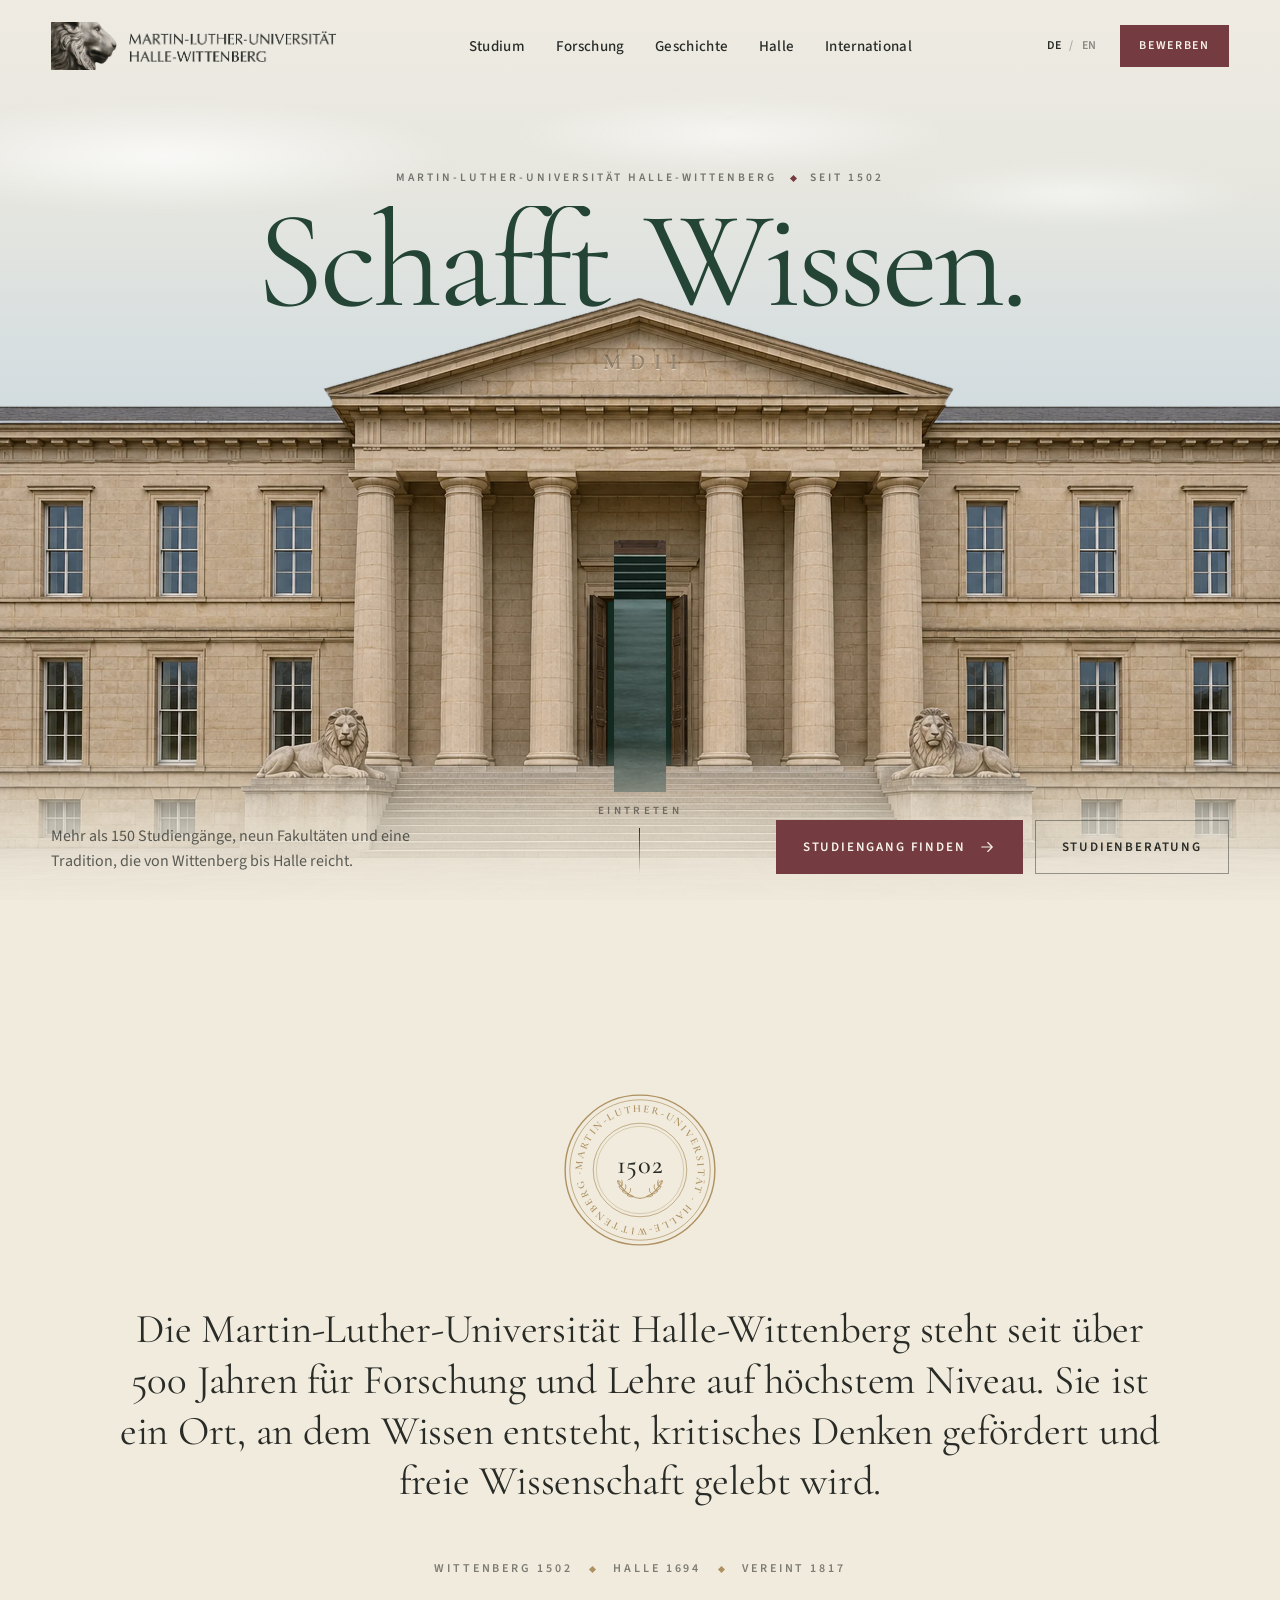
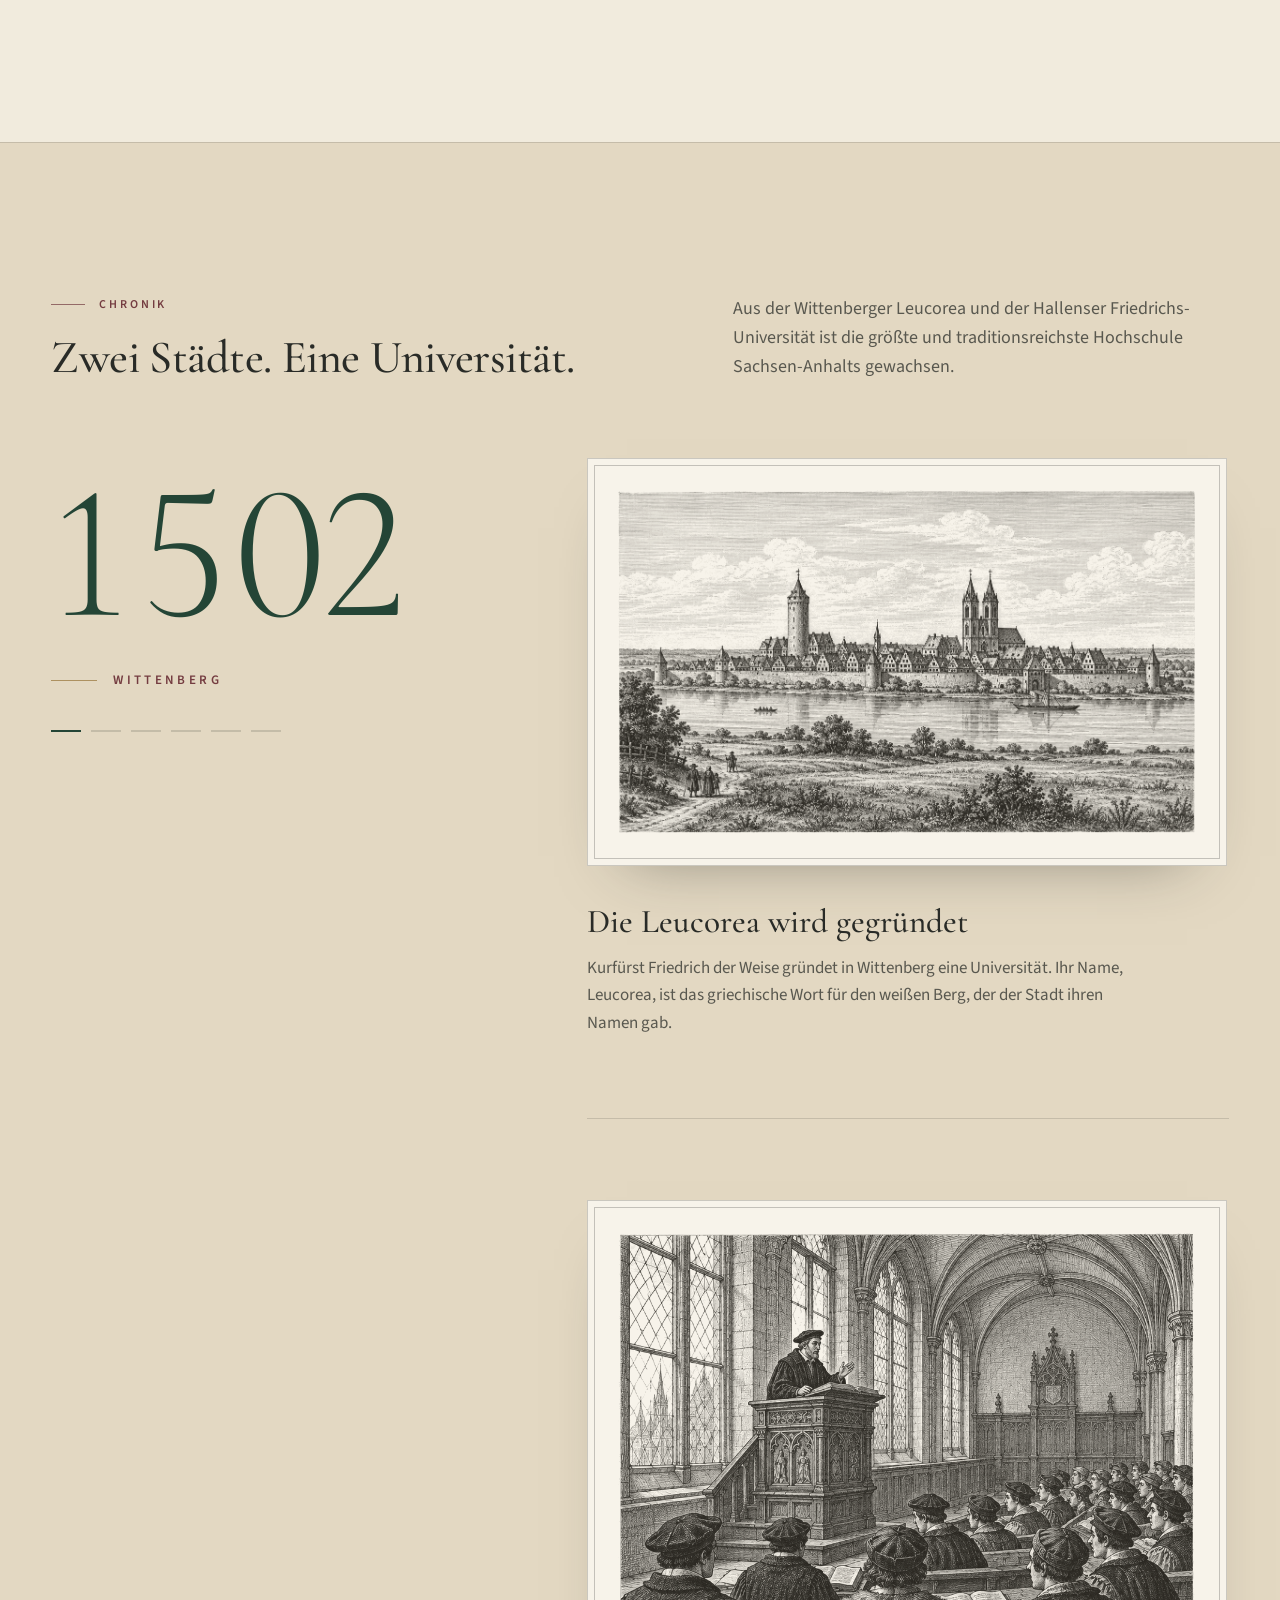
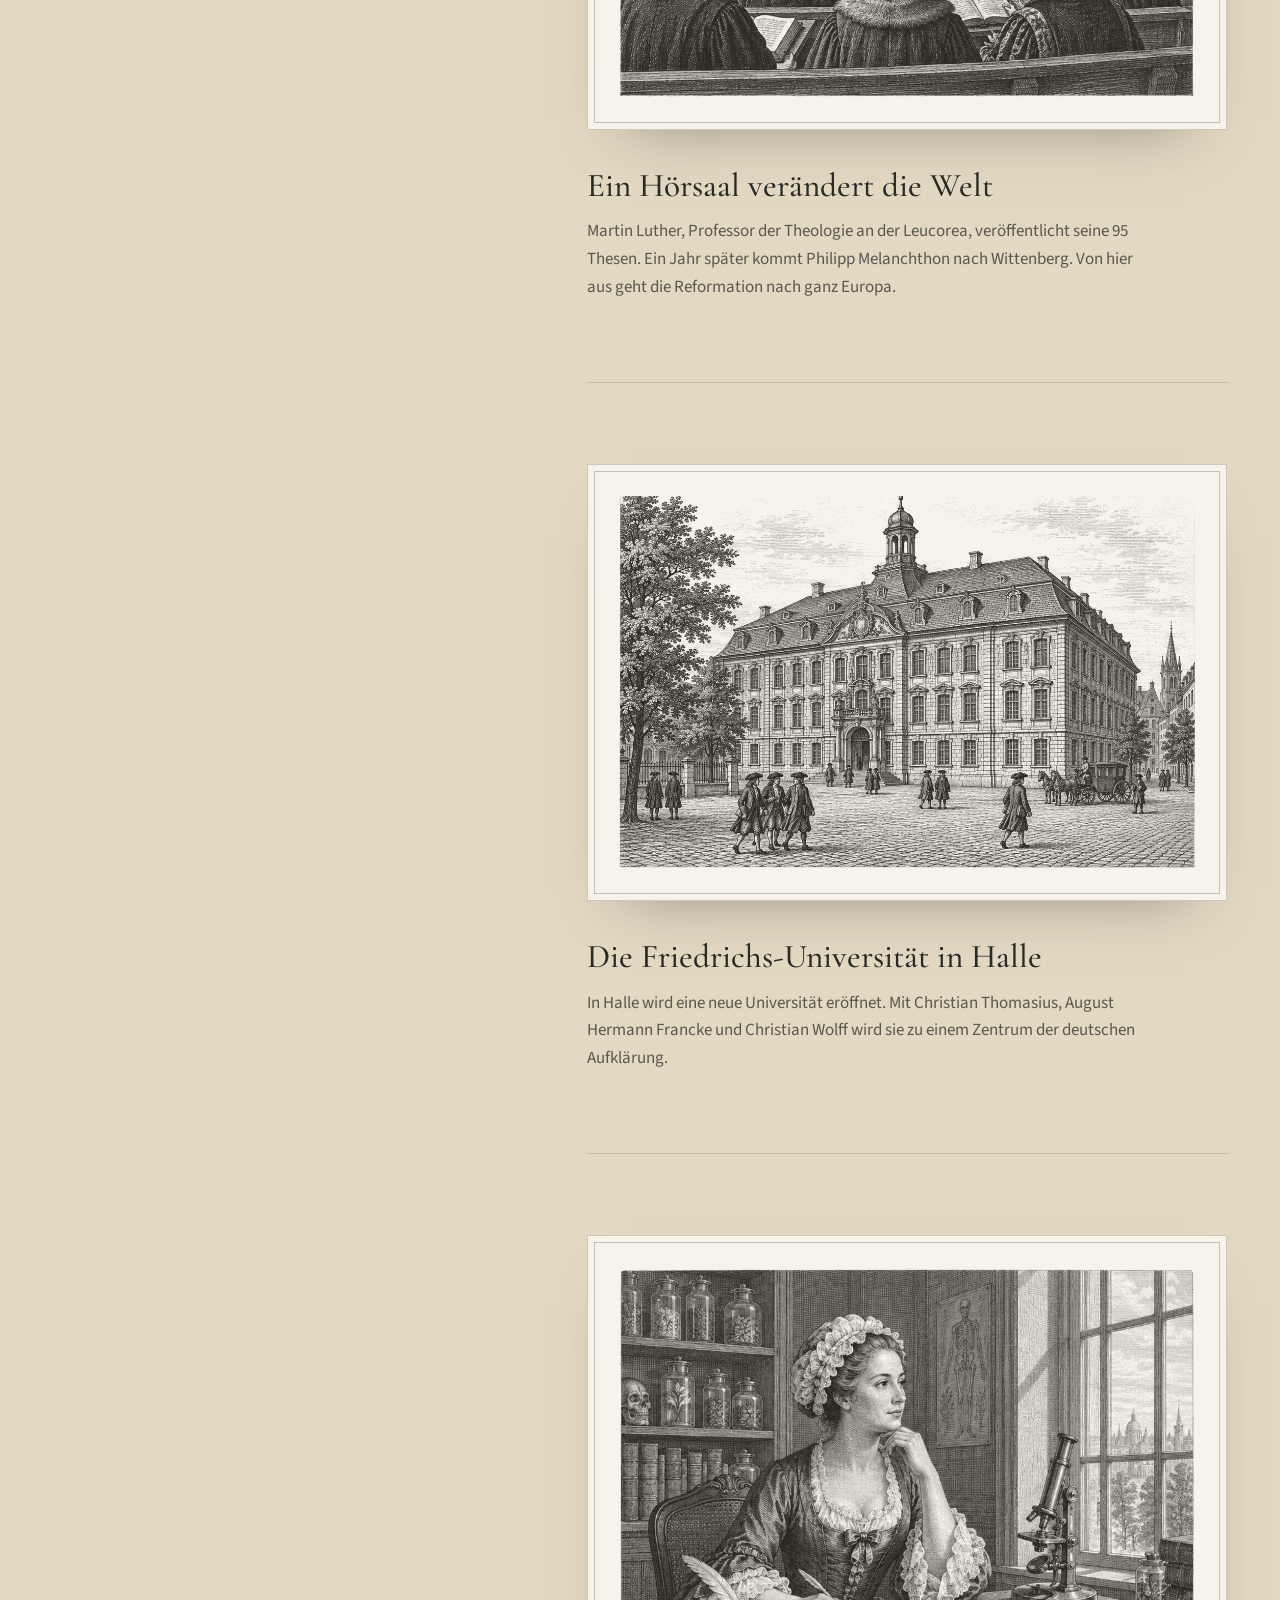
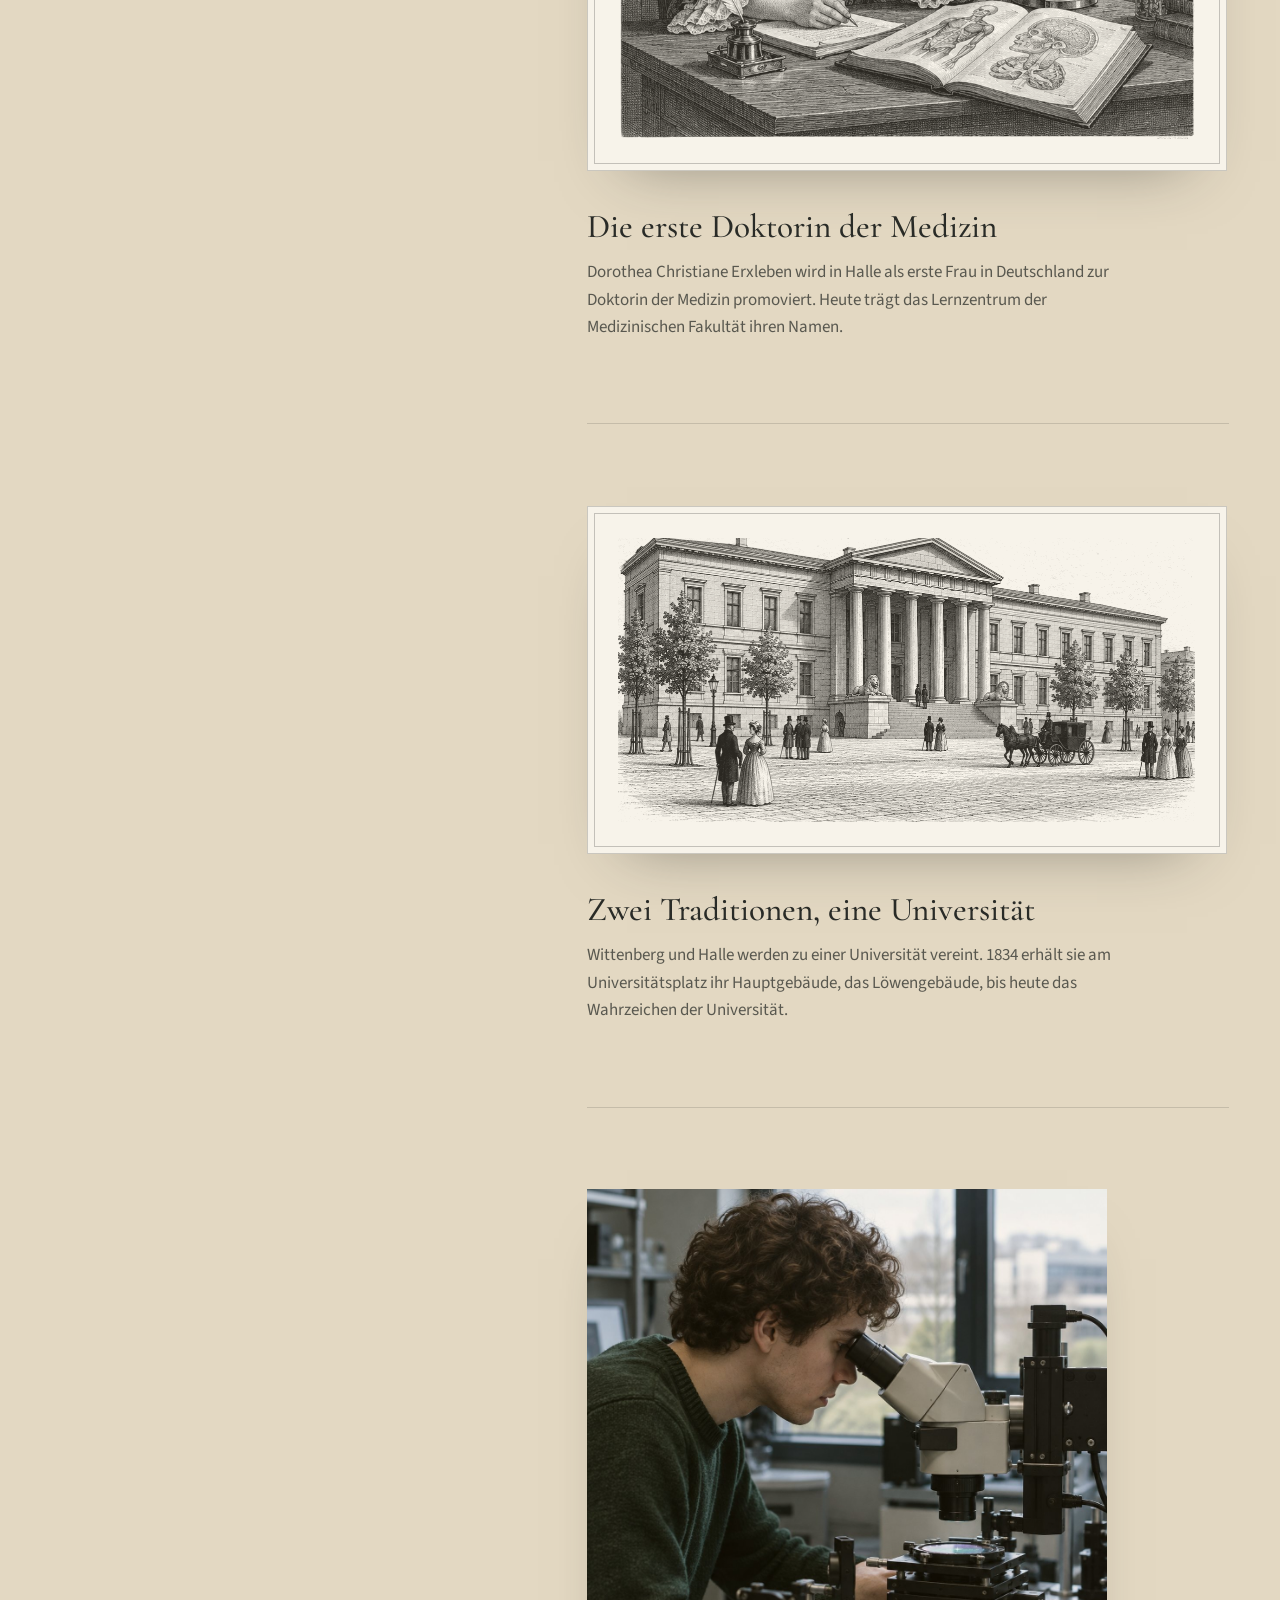
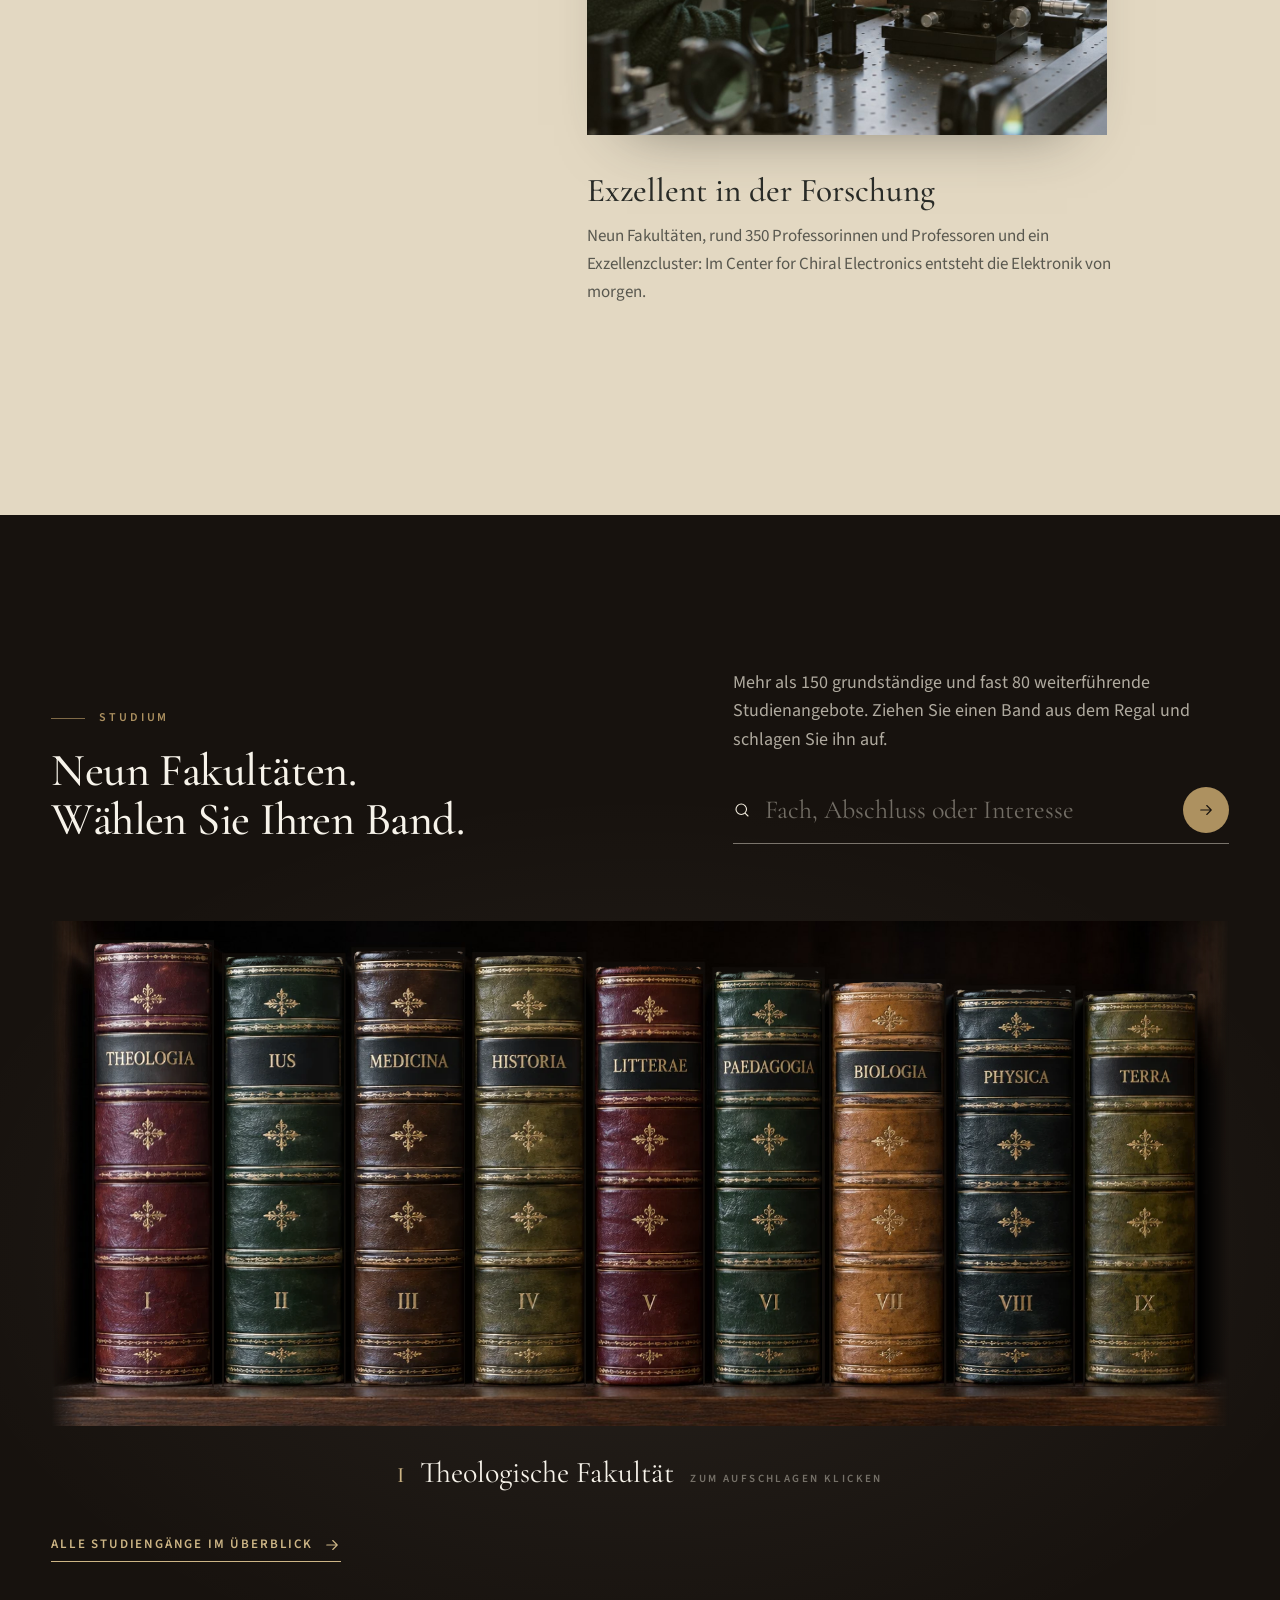
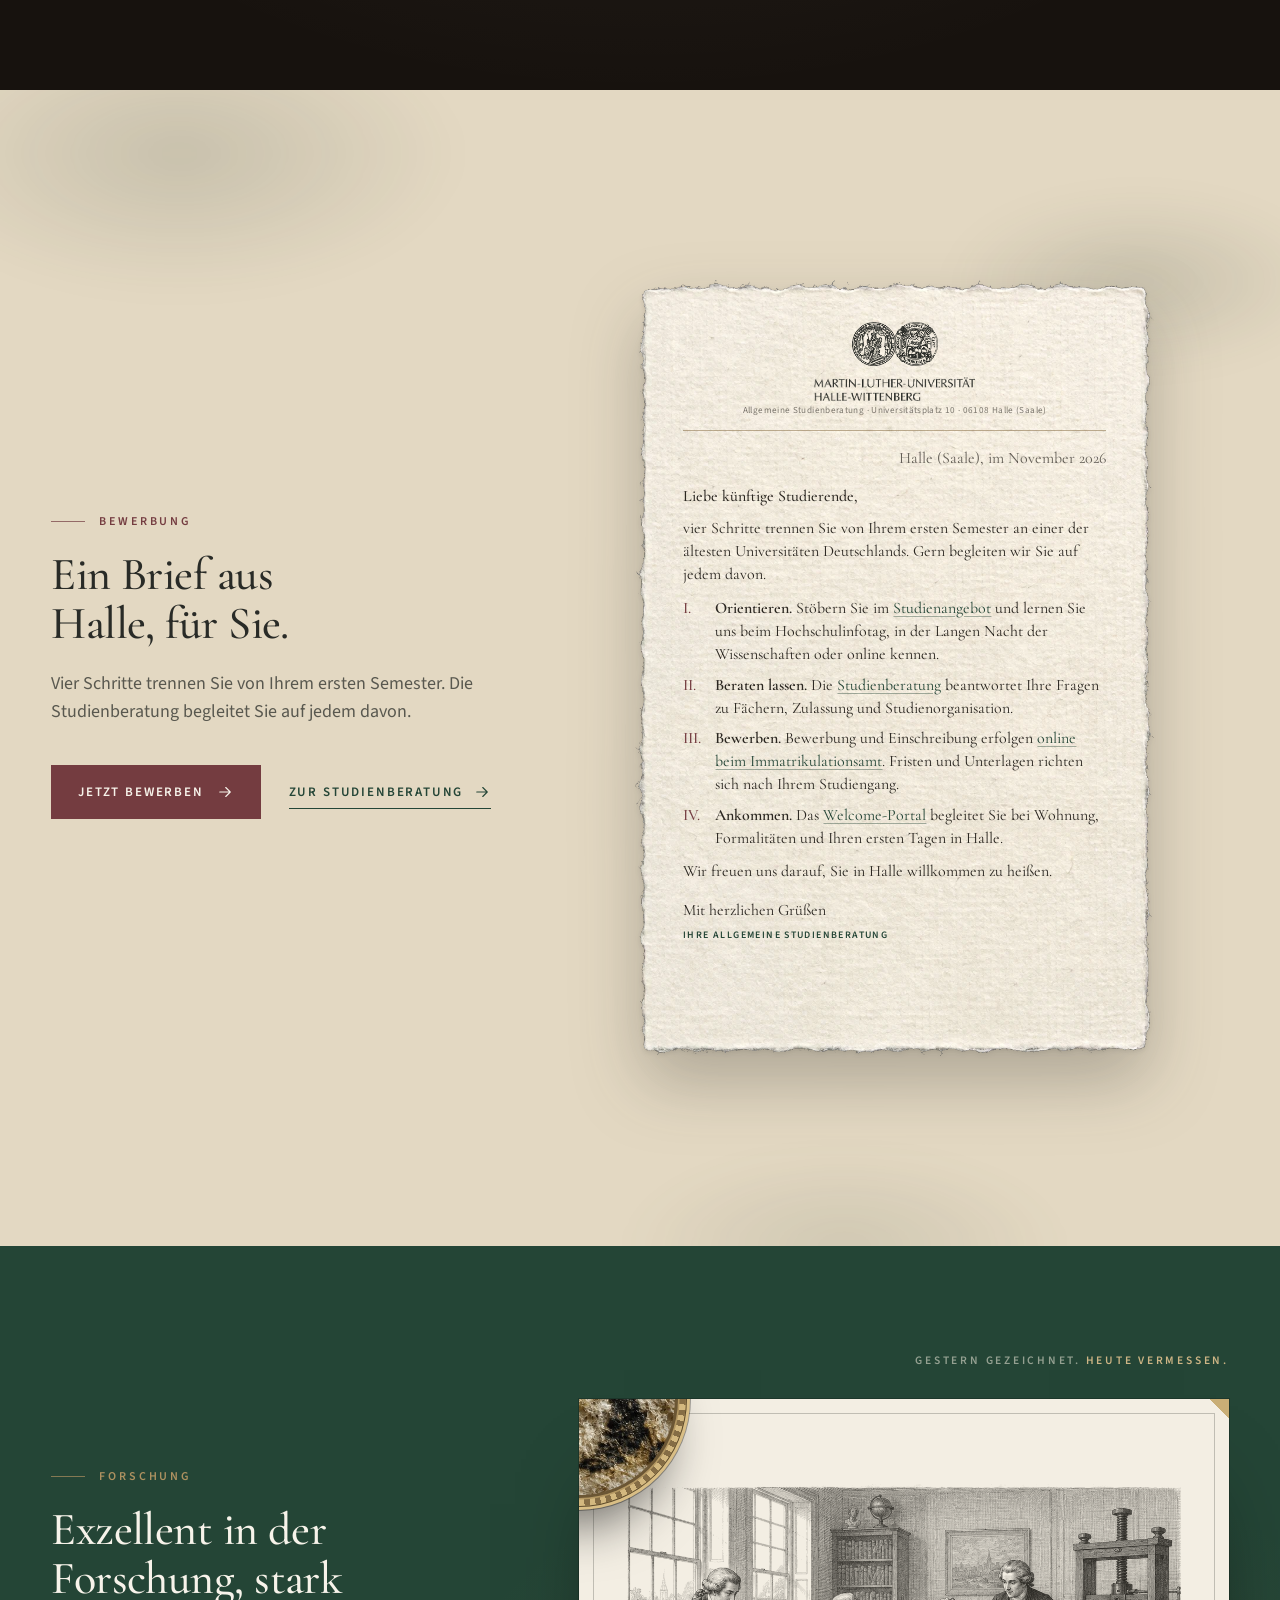
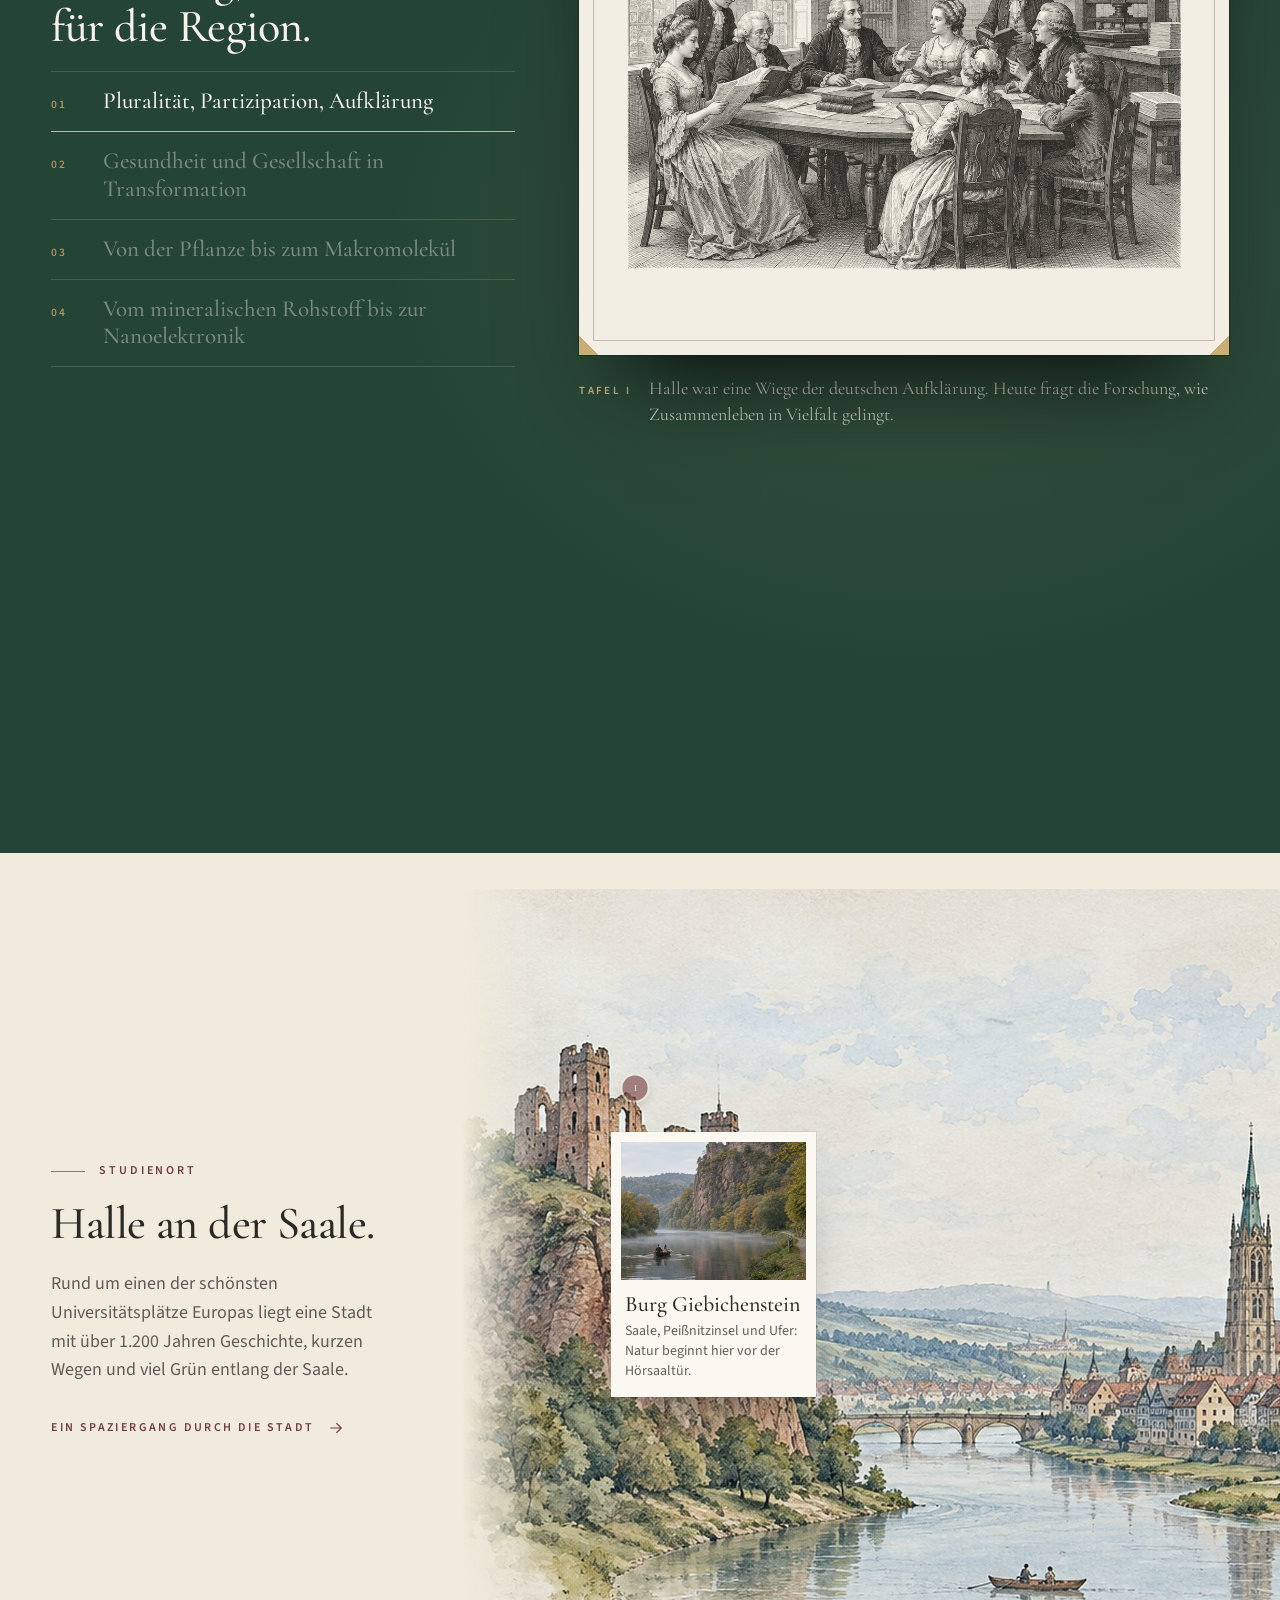
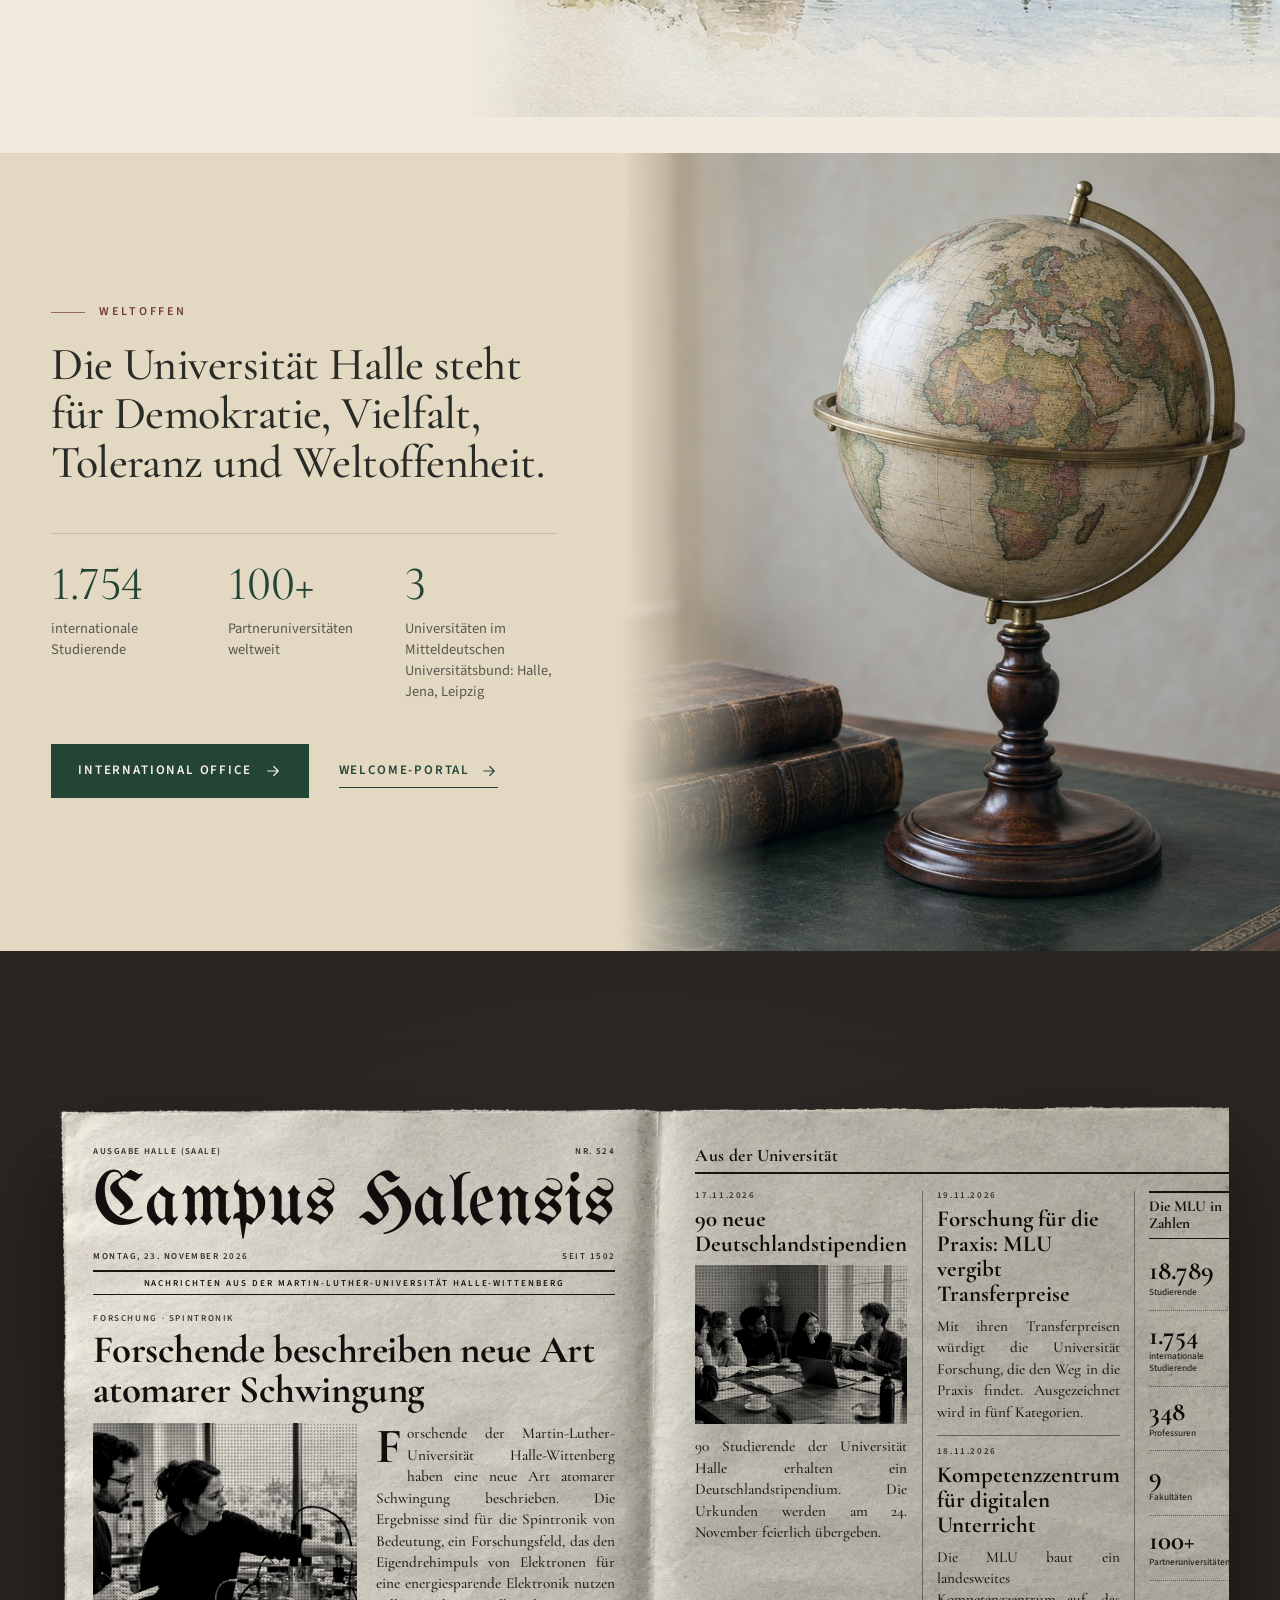
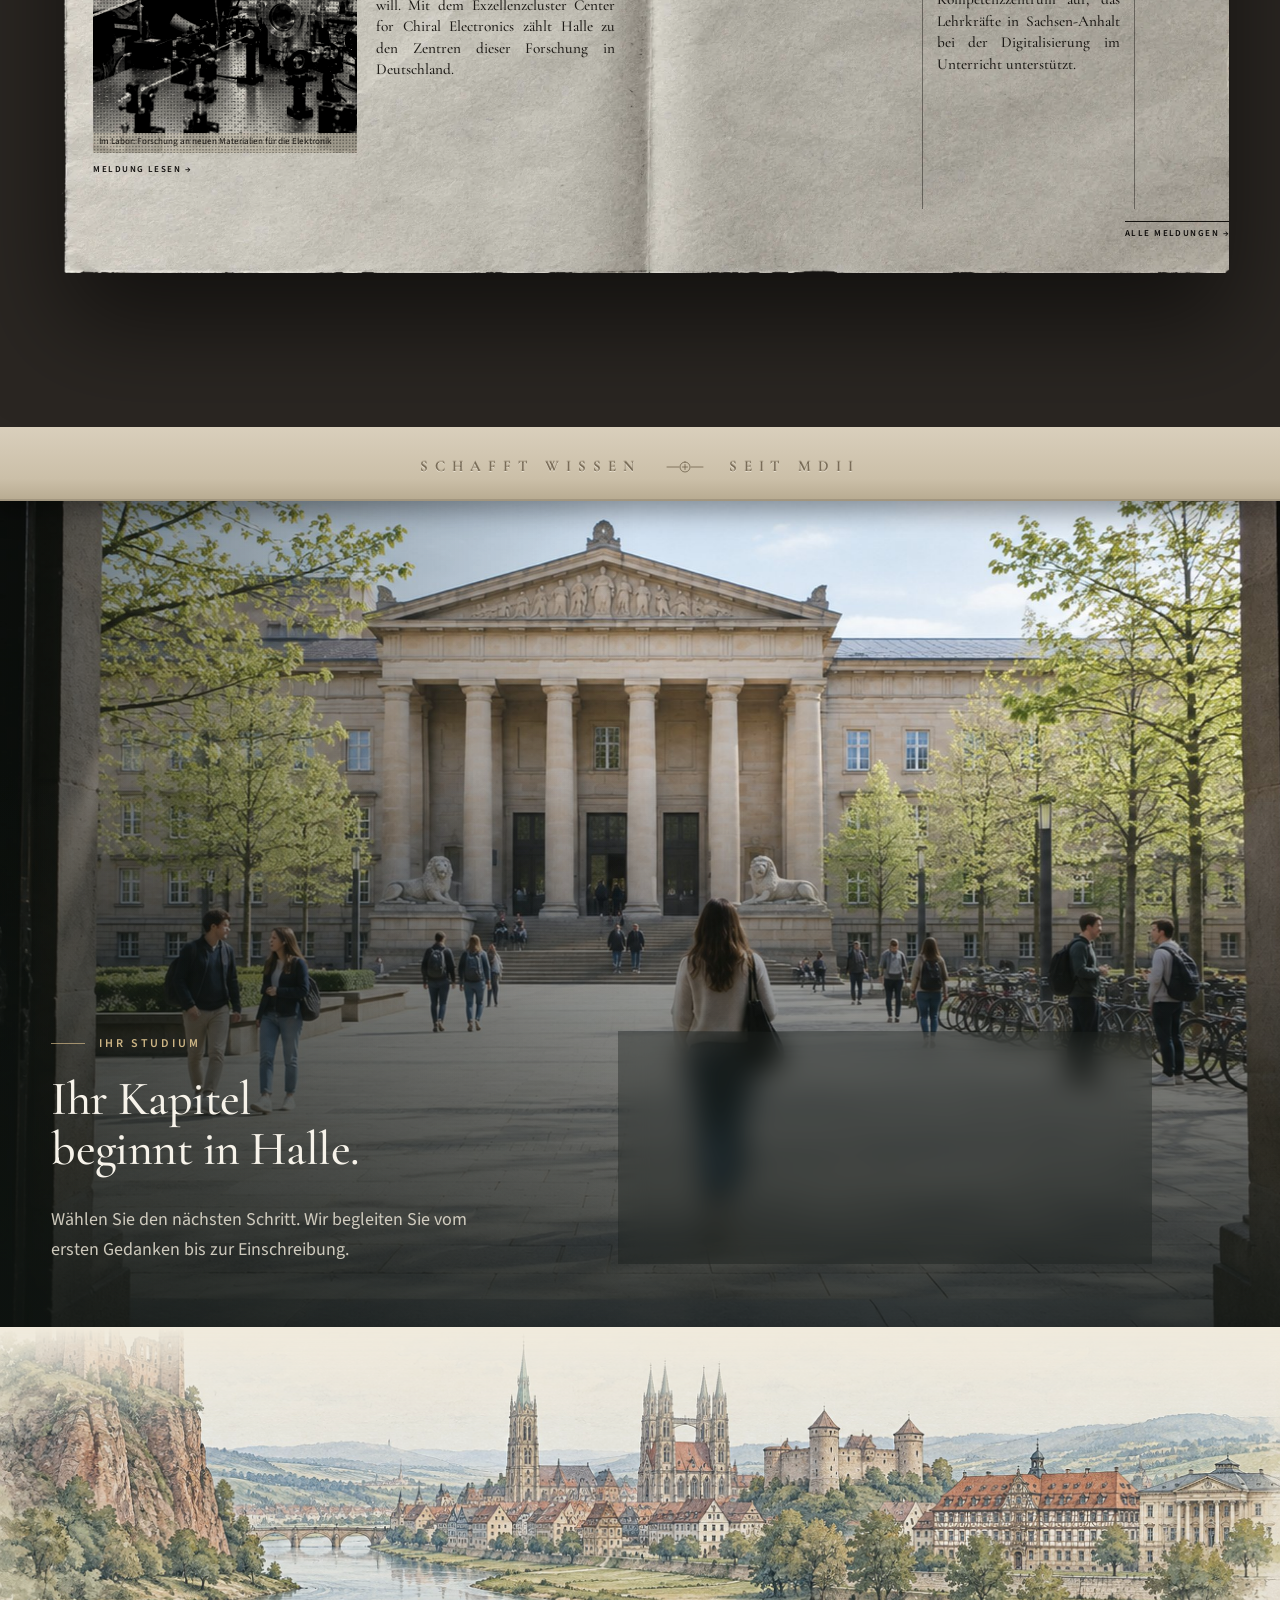
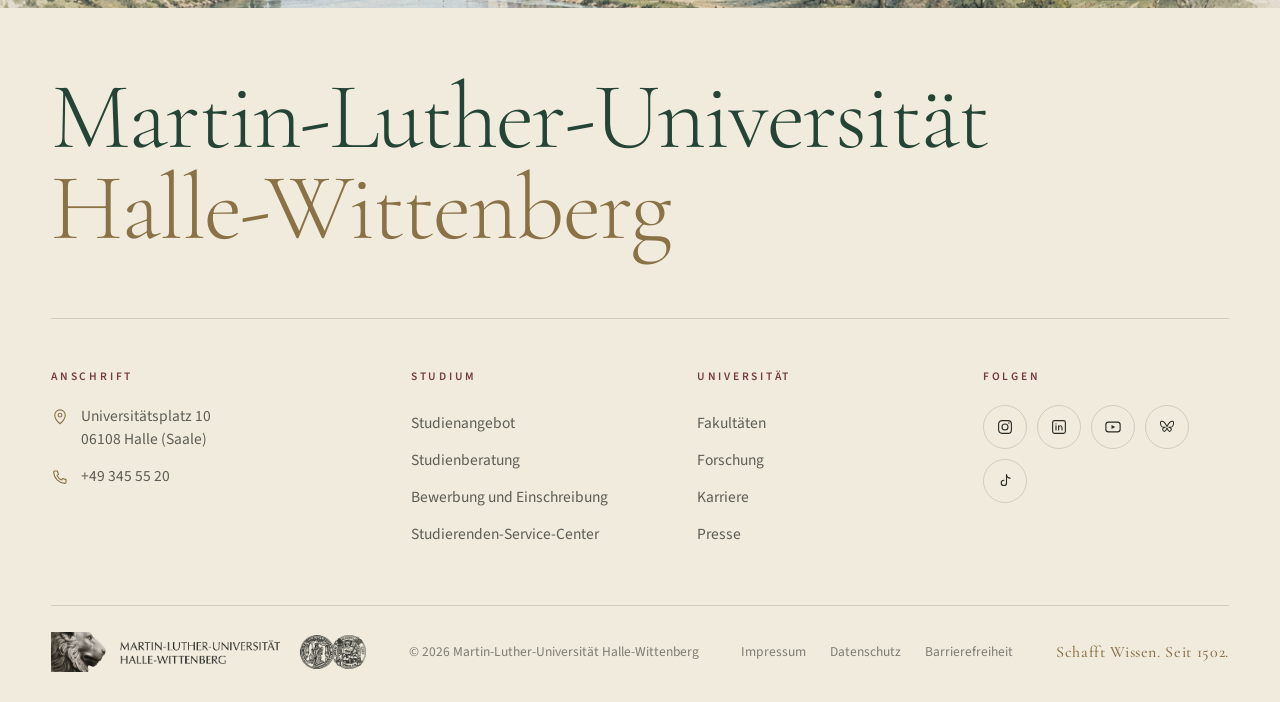
==== index.html @ 131eae82 "MLU Halle-Wittenberg landing page Heritage landing page for Martin-Luther-Universität Halle-Wittenbe" ====
<!doctype html>
<html lang="de">
<head>
<meta charset="utf-8">
<meta name="viewport" content="width=device-width, initial-scale=1">
<title>Martin-Luther-Universität Halle-Wittenberg · Schafft Wissen. Seit 1502.</title>
<meta name="description" content="Mehr als 150 Studiengänge, neun Fakultäten und über 500 Jahre Tradition. Studieren an der Martin-Luther-Universität Halle-Wittenberg.">
<meta name="theme-color" content="#244536">
<link rel="preconnect" href="https://fonts.googleapis.com">
<link rel="preconnect" href="https://fonts.gstatic.com" crossorigin>
<link href="https://fonts.googleapis.com/css2?family=Cormorant+Garamond:wght@300;400;500;600&family=Source+Sans+3:wght@400;500;600&family=UnifrakturMaguntia&display=swap" rel="stylesheet">
<link rel="preload" as="image" href="assets/img/facade.webp">
<link rel="preload" as="image" href="assets/img/aula.jpg">
<link rel="stylesheet" href="assets/site.css">
<script>
  (function(){var d=document.documentElement,q=location.search;d.classList.add('js');
  if(/[?&]figma/.test(q)||navigator.webdriver){d.classList.add('figma')}})();
</script>
</head>
<body>

<svg width="0" height="0" style="position:absolute" aria-hidden="true">
  <defs>
    <symbol id="i-arrow" viewBox="0 0 24 24"><path d="M5 12h14M13 6l6 6-6 6" fill="none" stroke="currentColor" stroke-width="1.5" stroke-linecap="round" stroke-linejoin="round"/></symbol>
    <symbol id="i-arrow-l" viewBox="0 0 24 24"><path d="M19 12H5M11 6l-6 6 6 6" fill="none" stroke="currentColor" stroke-width="1.5" stroke-linecap="round" stroke-linejoin="round"/></symbol>
    <symbol id="i-arrow-ne" viewBox="0 0 24 24"><path d="M7 17 17 7M8 7h9v9" fill="none" stroke="currentColor" stroke-width="1.5" stroke-linecap="round" stroke-linejoin="round"/></symbol>
    <symbol id="i-x" viewBox="0 0 24 24"><path d="M6 6l12 12M18 6 6 18" fill="none" stroke="currentColor" stroke-width="1.5" stroke-linecap="round"/></symbol>
    <symbol id="i-search" viewBox="0 0 24 24"><circle cx="11" cy="11" r="7" fill="none" stroke="currentColor" stroke-width="1.5"/><path d="m20 20-3.6-3.6" fill="none" stroke="currentColor" stroke-width="1.5" stroke-linecap="round"/></symbol>
    <symbol id="i-pin" viewBox="0 0 24 24"><path d="M12 21s-7-6.1-7-11.5A7 7 0 0 1 19 9.5C19 14.9 12 21 12 21Z" fill="none" stroke="currentColor" stroke-width="1.5"/><circle cx="12" cy="9.5" r="2.5" fill="none" stroke="currentColor" stroke-width="1.5"/></symbol>
    <symbol id="i-phone" viewBox="0 0 24 24"><path d="M5 4h3.5l1.5 4.5-2 1.3a11 11 0 0 0 6.2 6.2l1.3-2 4.5 1.5V19a1.5 1.5 0 0 1-1.6 1.5A16 16 0 0 1 3.5 5.6 1.5 1.5 0 0 1 5 4Z" fill="none" stroke="currentColor" stroke-width="1.5" stroke-linejoin="round"/></symbol>
    <symbol id="i-insta" viewBox="0 0 24 24"><rect x="3.5" y="3.5" width="17" height="17" rx="4.5" fill="none" stroke="currentColor" stroke-width="1.5"/><circle cx="12" cy="12" r="4" fill="none" stroke="currentColor" stroke-width="1.5"/><circle cx="17.2" cy="6.8" r="1" fill="currentColor"/></symbol>
    <symbol id="i-linkedin" viewBox="0 0 24 24"><rect x="3.5" y="3.5" width="17" height="17" rx="2.5" fill="none" stroke="currentColor" stroke-width="1.5"/><path d="M8 10.5V16M8 7.8v.1M11.5 16v-5.5M11.5 13c0-1.6 1-2.6 2.4-2.6 1.4 0 2.1.9 2.1 2.6V16" fill="none" stroke="currentColor" stroke-width="1.5" stroke-linecap="round"/></symbol>
    <symbol id="i-youtube" viewBox="0 0 24 24"><rect x="2.5" y="5.5" width="19" height="13" rx="3.5" fill="none" stroke="currentColor" stroke-width="1.5"/><path d="m10 9.2 5 2.8-5 2.8Z" fill="currentColor"/></symbol>
    <symbol id="i-bsky" viewBox="0 0 24 24"><path d="M12 11.2C10.6 8.5 6.9 3.6 4.2 4.4 2.5 4.9 3.3 9.5 4.6 11c1.2 1.4 3.6 1.5 5 1.2-3.2.8-4.4 2.9-2.6 4.8 2.4 2.5 4-1.4 5-3.7 1 2.3 2.6 6.2 5 3.7 1.8-1.9.6-4-2.6-4.8 1.4.3 3.8.2 5-1.2 1.3-1.5 2.1-6.1.4-6.6-2.7-.8-6.4 4.1-7.8 6.8Z" fill="none" stroke="currentColor" stroke-width="1.4" stroke-linejoin="round"/></symbol>
    <symbol id="i-tiktok" viewBox="0 0 24 24"><path d="M14 3.5v11a3.5 3.5 0 1 1-3.5-3.5M14 3.5c.3 2.6 2.2 4.5 4.8 4.7" fill="none" stroke="currentColor" stroke-width="1.5" stroke-linecap="round"/></symbol>
    <symbol id="laurel" viewBox="0 0 60 30"><g fill="none" stroke="currentColor" stroke-width=".9" stroke-linecap="round"><path d="M30 27C20 26 11 20 7 9"/><path d="M30 27c10-1 19-7 23-18"/><path d="M10 14c-3-1-4-4-4-6 2 0 5 2 5 5M13 18.5c-3 0-5-2.5-5.5-4.5 2 0 5 1.5 5.8 4M17.5 22c-3 .5-5.5-1.3-6.5-3 2-.4 5 .5 6.5 3M23 25c-3 1-5.6-.2-7-1.8 2-.7 5 0 7 1.8"/><path d="M10 14c1.5-2 1.5-4.5.5-6.5M13 18.5c2-1.6 2.3-4 1.6-6M17.5 22c2.2-1.2 3-3.6 2.4-5.6"/><path d="M50 14c3-1 4-4 4-6-2 0-5 2-5 5M47 18.5c3 0 5-2.5 5.5-4.5-2 0-5 1.5-5.8 4M42.5 22c3 .5 5.5-1.3 6.5-3-2-.4-5 .5-6.5 3M37 25c3 1 5.6-.2 7-1.8-2-.7-5 0-7 1.8"/><path d="M50 14c-1.5-2-1.5-4.5-.5-6.5M47 18.5c-2-1.6-2.3-4-1.6-6M42.5 22c-2.2-1.2-3-3.6-2.4-5.6"/></g></symbol>
    <symbol id="fleuron" viewBox="0 0 40 16"><g fill="none" stroke="currentColor" stroke-width="1" stroke-linecap="round"><path d="M2 8h12M26 8h12"/><path d="M20 3c-3 0-5 2.5-5 5s2 5 5 5 5-2.5 5-5-2-5-5-5Z"/><path d="M20 5.5v5M17.5 8h5"/></g></symbol>
  </defs>
</svg>

<!-- NAV -->
<header class="nav">
  <div class="nav__bar">
    <a class="brand" href="#top" aria-label="Martin-Luther-Universität Halle-Wittenberg, Startseite"><img class="brand__lion" src="assets/img/logo-lion.png" alt="" width="164" height="120"><img class="brand__word" src="assets/img/logo-word.png" alt="Martin-Luther-Universität Halle-Wittenberg" width="421" height="63"></a>
    <nav class="nav__links" aria-label="Hauptnavigation">
      <a href="#studium" data-i18n="nav.study">Studium</a>
      <a href="#forschung" data-i18n="nav.research">Forschung</a>
      <a href="#geschichte" data-i18n="nav.history">Geschichte</a>
      <a href="#halle" data-i18n="nav.halle">Halle</a>
      <a href="#international" data-i18n="nav.intl">International</a>
    </nav>
    <div class="nav__end">
      <div class="lang" role="group" aria-label="Sprache">
        <button type="button" data-lang="de" aria-pressed="true">DE</button><span aria-hidden="true">/</span><button type="button" data-lang="en" aria-pressed="false">EN</button>
      </div>
      <a class="btn btn--ox btn--sm" href="http://immaamt.verwaltung.uni-halle.de/bewerbung/" target="_blank" rel="noopener" data-i18n="nav.apply">Bewerben</a>
      <button class="burger" type="button" aria-label="Menü öffnen" aria-expanded="false"><span></span><span></span></button>
    </div>
  </div>
  <div class="menu" aria-hidden="true">
    <nav class="menu__links">
      <a href="#studium" data-i18n="nav.study">Studium</a>
      <a href="#forschung" data-i18n="nav.research">Forschung</a>
      <a href="#geschichte" data-i18n="nav.history">Geschichte</a>
      <a href="#halle" data-i18n="nav.halle">Halle</a>
      <a href="#international" data-i18n="nav.intl">International</a>
    </nav>
    <div class="menu__foot">
      <a class="btn btn--ox" href="http://immaamt.verwaltung.uni-halle.de/bewerbung/" target="_blank" rel="noopener"><span data-i18n="cta.apply">Jetzt bewerben</span><svg class="ic"><use href="#i-arrow"/></svg></a>
      <div class="lang" role="group" aria-label="Sprache"><button type="button" data-lang="de" aria-pressed="true">DE</button><span aria-hidden="true">/</span><button type="button" data-lang="en" aria-pressed="false">EN</button></div>
      <p>Universitätsplatz 10 · 06108 Halle (Saale)</p>
    </div>
  </div>
</header>

<main>

<!-- I. DAS PORTAL -->
<section class="portal" id="top" aria-labelledby="hero-title">
  <div class="portal__stage">
    <div class="portal__aula"><img src="assets/img/aula.jpg" alt="" width="2304" height="1296"></div>
    <div class="portal__sky" aria-hidden="true"><i></i><i></i><i></i></div>
    <div class="portal__head">
      <p class="portal__eyebrow"><span data-i18n="hero.eyebrow">Martin-Luther-Universität Halle-Wittenberg</span><i aria-hidden="true"></i><span data-i18n="hero.since">Seit 1502</span></p>
      <h1 id="hero-title" class="portal__title"><span class="pw"><span data-i18n="hero.w1">Schafft</span></span> <span class="pw"><span data-i18n="hero.w2">Wissen.</span></span></h1>
    </div>
    <div class="portal__facade">
      <img src="assets/img/facade.webp" alt="Klassizistisches Universitätsgebäude mit Säulenportikus, zwei steinernen Löwen und offenem Portal" width="2304" height="1296">
      <span class="portal__inscr" aria-hidden="true">MDII</span>
    </div>
    <div class="portal__doors" aria-hidden="true"><i class="pd pd--l"></i><i class="pd pd--r"></i></div>
    <div class="portal__inside" aria-hidden="true">
      <p class="portal__inside-eye" data-i18n="hero.in1">Willkommen</p>
      <p class="portal__inside-title" data-i18n="hero.in2">Treten Sie ein.</p>
    </div>
    <div class="portal__base">
      <p class="portal__lede" data-i18n="hero.lede">Mehr als 150 Studiengänge, neun Fakultäten und eine Tradition, die von Wittenberg bis Halle reicht.</p>
      <div class="portal__cue" aria-hidden="true"><span data-i18n="hero.cue">Eintreten</span><i></i></div>
      <div class="portal__ctas">
        <a class="btn btn--ox" href="#studium"><span data-i18n="cta.find">Studiengang finden</span><svg class="ic"><use href="#i-arrow"/></svg></a>
        <a class="btn btn--line" href="http://studienberatung.verwaltung.uni-halle.de/" target="_blank" rel="noopener" data-i18n="cta.advice">Studienberatung</a>
      </div>
    </div>
  </div>
</section>

<!-- II. STATEMENT -->
<section class="statement" id="leitbild">
  <div class="wrap statement__wrap">
    <svg class="seal" viewBox="0 0 200 200" aria-hidden="true">
      <defs><path id="ring" d="M100,100 m-74,0 a74,74 0 1,1 148,0 a74,74 0 1,1 -148,0"/></defs>
      <circle cx="100" cy="100" r="96" class="s-line s-thick"/>
      <circle cx="100" cy="100" r="90" class="s-line"/>
      <circle cx="100" cy="100" r="60" class="s-line"/>
      <circle cx="100" cy="100" r="56" class="s-line s-thin"/>
      <g class="seal__ring"><text class="seal__text"><textPath href="#ring" textLength="462">MARTIN-LUTHER-UNIVERSITÄT · HALLE-WITTENBERG ·</textPath></text></g>
      <use href="#laurel" x="64" y="104" width="72" height="36" class="seal__laurel"/>
      <text x="100" y="104" text-anchor="middle" class="seal__year">1502</text>
    </svg>
    <p class="statement__text" data-split data-i18n="st.text">Die Martin-Luther-Universität Halle-Wittenberg steht seit über 500 Jahren für Forschung und Lehre auf höchstem Niveau. Sie ist ein Ort, an dem Wissen entsteht, kritisches Denken gefördert und freie Wissenschaft gelebt wird.</p>
    <p class="statement__sig"><span>Wittenberg 1502</span><i aria-hidden="true"></i><span>Halle 1694</span><i aria-hidden="true"></i><span data-i18n="st.united">Vereint 1817</span></p>
  </div>
</section>

<!-- III. CHRONIK -->
<section class="chronik" id="geschichte" aria-labelledby="chronik-title">
  <div class="wrap">
    <header class="sec-head sec-head--split">
      <div>
        <p class="eyebrow" data-i18n="ch.eyebrow">Chronik</p>
        <h2 id="chronik-title" data-i18n="ch.title">Zwei Städte. Eine Universität.</h2>
      </div>
      <p class="sec-lede" data-i18n="ch.lede">Aus der Wittenberger Leucorea und der Hallenser Friedrichs-Universität ist die größte und traditionsreichste Hochschule Sachsen-Anhalts gewachsen.</p>
    </header>

    <div class="chronik__grid">
      <aside class="chronik__aside" aria-hidden="true">
        <div class="odo">
          <div class="odo__year">
            <span class="odo__d"><span>0</span><span>1</span><span>2</span><span>3</span><span>4</span><span>5</span><span>6</span><span>7</span><span>8</span><span>9</span></span><span class="odo__d"><span>0</span><span>1</span><span>2</span><span>3</span><span>4</span><span>5</span><span>6</span><span>7</span><span>8</span><span>9</span></span><span class="odo__d"><span>0</span><span>1</span><span>2</span><span>3</span><span>4</span><span>5</span><span>6</span><span>7</span><span>8</span><span>9</span></span><span class="odo__d"><span>0</span><span>1</span><span>2</span><span>3</span><span>4</span><span>5</span><span>6</span><span>7</span><span>8</span><span>9</span></span>
          </div>
          <p class="odo__place"><span class="odo__placetext">Wittenberg</span></p>
          <ol class="odo__ticks"><li class="on"></li><li></li><li></li><li></li><li></li><li></li></ol>
        </div>
      </aside>

      <ol class="chronik__list">
        <li class="entry" data-year="1502" data-place="Wittenberg">
          <p class="entry__year">1502</p>
          <figure class="print"><img src="assets/img/eng-wittenberg.png" alt="Kupferstich: Ansicht einer Stadt an der Elbe im 16. Jahrhundert" loading="eager" width="1229" height="734"></figure>
          <h3 data-i18n="e1.t">Die Leucorea wird gegründet</h3>
          <p data-i18n="e1.p">Kurfürst Friedrich der Weise gründet in Wittenberg eine Universität. Ihr Name, Leucorea, ist das griechische Wort für den weißen Berg, der der Stadt ihren Namen gab.</p>
        </li>
        <li class="entry" data-year="1517" data-place="Wittenberg">
          <p class="entry__year">1517</p>
          <figure class="print"><img src="assets/img/eng-lecture.png" alt="Kupferstich: Vorlesung in einem Hörsaal der Renaissance" loading="eager" width="961" height="777"></figure>
          <h3 data-i18n="e2.t">Ein Hörsaal verändert die Welt</h3>
          <p data-i18n="e2.p">Martin Luther, Professor der Theologie an der Leucorea, veröffentlicht seine 95 Thesen. Ein Jahr später kommt Philipp Melanchthon nach Wittenberg. Von hier aus geht die Reformation nach ganz Europa.</p>
        </li>
        <li class="entry" data-year="1694" data-place="Halle">
          <p class="entry__year">1694</p>
          <figure class="print"><img src="assets/img/eng-halle1694.png" alt="Kupferstich: barockes Universitätsgebäude an einem Platz" loading="eager" width="1131" height="733"></figure>
          <h3 data-i18n="e3.t">Die Friedrichs-Universität in Halle</h3>
          <p data-i18n="e3.p">In Halle wird eine neue Universität eröffnet. Mit Christian Thomasius, August Hermann Francke und Christian Wolff wird sie zu einem Zentrum der deutschen Aufklärung.</p>
        </li>
        <li class="entry" data-year="1754" data-place="Halle">
          <p class="entry__year">1754</p>
          <figure class="print"><img src="assets/img/eng-erxleben.png" alt="Kupferstich: eine Ärztin des 18. Jahrhunderts am Schreibtisch" loading="eager" width="892" height="730"></figure>
          <h3 data-i18n="e4.t">Die erste Doktorin der Medizin</h3>
          <p data-i18n="e4.p">Dorothea Christiane Erxleben wird in Halle als erste Frau in Deutschland zur Doktorin der Medizin promoviert. Heute trägt das Lernzentrum der Medizinischen Fakultät ihren Namen.</p>
        </li>
        <li class="entry" data-year="1817" data-place="Halle-Wittenberg">
          <p class="entry__year">1817</p>
          <figure class="print"><img src="assets/img/eng-loewen.png" alt="Stahlstich: klassizistisches Universitätsgebäude mit zwei Löwen" loading="eager" width="1146" height="565"></figure>
          <h3 data-i18n="e5.t">Zwei Traditionen, eine Universität</h3>
          <p data-i18n="e5.p">Wittenberg und Halle werden zu einer Universität vereint. 1834 erhält sie am Universitätsplatz ihr Hauptgebäude, das Löwengebäude, bis heute das Wahrzeichen der Universität.</p>
        </li>
        <li class="entry entry--now" data-year="2026" data-place="Halle (Saale)">
          <p class="entry__year">2026</p>
          <figure class="photo"><img src="assets/img/lab.jpg" alt="Ein Forscher am Mikroskop in einem Physiklabor" loading="eager" width="1200" height="1500"></figure>
          <h3 data-i18n="e6.t">Exzellent in der Forschung</h3>
          <p data-i18n="e6.p">Neun Fakultäten, rund 350 Professorinnen und Professoren und ein Exzellenzcluster: Im Center for Chiral Electronics entsteht die Elektronik von morgen.</p>
        </li>
      </ol>
    </div>
  </div>
</section>

<!-- IV. DIE BIBLIOTHEK -->
<section class="library" id="studium" aria-labelledby="lib-title">
  <div class="wrap">
    <header class="sec-head sec-head--split">
      <div>
        <p class="eyebrow eyebrow--brass" data-i18n="li.eyebrow">Studium</p>
        <h2 id="lib-title" data-i18n="li.title">Neun Fakultäten. Wählen Sie Ihren Band.</h2>
      </div>
      <div class="library__search">
        <p class="sec-lede" data-i18n="li.lede">Mehr als 150 grundständige und fast 80 weiterführende Studienangebote. Ziehen Sie einen Band aus dem Regal und schlagen Sie ihn auf.</p>
        <form class="search search--dark" action="https://studienangebot.uni-halle.de/" method="get" target="_blank">
          <label class="sr" for="q" data-i18n="fi.label">Studiengang suchen</label>
          <svg class="ic"><use href="#i-search"/></svg>
          <input id="q" type="search" placeholder="Fach, Abschluss oder Interesse" data-i18n-ph="fi.ph" autocomplete="off">
          <button type="submit" class="search__go" aria-label="Suchen"><svg class="ic"><use href="#i-arrow"/></svg></button>
        </form>
      </div>
    </header>
    <div class="shelf">
      <div class="shelf__img"><img class="shelf__base" src="assets/img/shelf-base.jpg" alt="Neun ledergebundene Bände der Fakultäten mit goldgeprägten lateinischen Titeln" width="1792" height="768"><button class="spine" type="button" data-fac="0" style="left:3.460%;top:3.776%;width:10.379%;height:88.411%" aria-label="Theologische Fakultät aufschlagen"><img src="assets/img/sp-0.webp" alt="" width="186" height="680"></button><button class="spine" type="button" data-fac="1" style="left:14.509%;top:6.380%;width:10.491%;height:85.807%" aria-label="Juristische und Wirtschaftswissenschaftliche Fakultät aufschlagen"><img src="assets/img/sp-1.webp" alt="" width="186" height="680"></button><button class="spine" type="button" data-fac="2" style="left:25.502%;top:5.208%;width:9.654%;height:86.979%" aria-label="Medizinische Fakultät aufschlagen"><img src="assets/img/sp-2.webp" alt="" width="186" height="680"></button><button class="spine" type="button" data-fac="3" style="left:35.770%;top:6.120%;width:9.654%;height:86.068%" aria-label="Philosophische Fakultät I aufschlagen"><img src="assets/img/sp-3.webp" alt="" width="186" height="680"></button><button class="spine" type="button" data-fac="4" style="left:45.982%;top:8.073%;width:9.542%;height:84.115%" aria-label="Philosophische Fakultät II aufschlagen"><img src="assets/img/sp-4.webp" alt="" width="186" height="680"></button><button class="spine" type="button" data-fac="5" style="left:56.138%;top:9.115%;width:9.542%;height:83.073%" aria-label="Philosophische Fakultät III aufschlagen"><img src="assets/img/sp-5.webp" alt="" width="186" height="680"></button><button class="spine" type="button" data-fac="6" style="left:66.071%;top:11.458%;width:9.933%;height:80.729%" aria-label="Naturwissenschaftliche Fakultät I aufschlagen"><img src="assets/img/sp-6.webp" alt="" width="186" height="680"></button><button class="spine" type="button" data-fac="7" style="left:76.618%;top:12.760%;width:10.324%;height:79.427%" aria-label="Naturwissenschaftliche Fakultät II aufschlagen"><img src="assets/img/sp-7.webp" alt="" width="186" height="680"></button><button class="spine" type="button" data-fac="8" style="left:87.612%;top:13.802%;width:9.710%;height:78.385%" aria-label="Naturwissenschaftliche Fakultät III aufschlagen"><img src="assets/img/sp-8.webp" alt="" width="186" height="680"></button></div>
      <p class="shelf__label" aria-live="polite"><span class="shelf__no">I</span><span class="shelf__name">Theologische Fakultät</span><span class="shelf__hint" data-i18n="li.hint">Zum Aufschlagen klicken</span></p>
    </div>
    <p class="library__all"><a class="tlink tlink--light" href="https://studienangebot.uni-halle.de/" target="_blank" rel="noopener"><span data-i18n="li.all">Alle Studiengänge im Überblick</span><svg class="ic"><use href="#i-arrow"/></svg></a></p>
  </div>
</section>

<!-- BOOK READER -->
<div class="reader" aria-hidden="true" role="dialog" aria-modal="true" aria-label="Fakultät">
  <div class="reader__backdrop"><img class="reader__desk" src="assets/img/desk.jpg" alt="" width="2304" height="1296"></div>
  <button class="reader__close" type="button"><span data-i18n="li.close">Buch schließen</span><svg class="ic"><use href="#i-x"/></svg></button>
  <div class="tome">
    <img class="tome__img" src="assets/img/book-open.webp" alt="" width="1600" height="1153">
    <div class="pg pg--l"><div class="page__in pl"></div></div>
    <div class="pg pg--r"><div class="page__in pr"></div></div>
    <div class="leaf" aria-hidden="true"><div class="leaf__face leaf__front"><div class="page__in"></div></div><div class="leaf__face leaf__back"><div class="page__in"></div></div></div>
    <ol class="thumbs" aria-label="Fakultäten"></ol>
    <div class="bcover" aria-hidden="true">
      <div class="bcover__front"><img class="bcover__seals" src="assets/img/logo-seals-gilt.png" alt=""><p class="bcover__latin"></p><p class="bcover__roman"></p></div>
      <div class="bcover__back"></div>
    </div>
  </div>
  <img class="flyer" src="" alt="" aria-hidden="true">
  <div class="reader__nav">
    <button type="button" class="reader__prev"><svg class="ic"><use href="#i-arrow-l"/></svg><span></span></button>
    <button type="button" class="reader__next"><span></span><svg class="ic"><use href="#i-arrow"/></svg></button>
  </div>
</div>

<!-- V. DER BRIEF -->
<section class="post" id="bewerbung" aria-labelledby="letter-title">
  <div class="post__shade" aria-hidden="true"><i></i><i></i><i></i></div>
  <div class="wrap post__grid">
    <div class="post__intro">
      <p class="eyebrow" data-i18n="le.eyebrow">Bewerbung</p>
      <h2 id="letter-title" data-i18n="le.title">Ein Brief aus Halle, für Sie.</h2>
      <p class="sec-lede" data-i18n="le.lede">Vier Schritte trennen Sie von Ihrem ersten Semester. Die Studienberatung begleitet Sie auf jedem davon.</p>
      <div class="post__ctas">
        <a class="btn btn--ox" href="http://immaamt.verwaltung.uni-halle.de/bewerbung/" target="_blank" rel="noopener"><span data-i18n="cta.apply">Jetzt bewerben</span><svg class="ic"><use href="#i-arrow"/></svg></a>
        <a class="tlink" href="http://studienberatung.verwaltung.uni-halle.de/" target="_blank" rel="noopener"><span data-i18n="s2.a">Zur Studienberatung</span><svg class="ic"><use href="#i-arrow"/></svg></a>
      </div>
    </div>
    <div class="desk">
      <div class="env">
        <img class="env__flap env__flap--in" src="assets/img/env-flap.webp" alt="" width="688" height="322">
                <img class="env__body" src="assets/img/env-body.webp" alt="" width="688" height="497">
        <img class="env__flap env__flap--out" src="assets/img/env-flap-down.webp" alt="" width="688" height="322">
        <div class="wax" aria-hidden="true">
          <span class="wax__half wax__half--l"><img src="assets/img/seal.png" alt="" width="520" height="531"></span>
          <span class="wax__half wax__half--r"><img src="assets/img/seal.png" alt="" width="520" height="531"></span>
          <span class="wax__mono">MLU</span>
        </div>
      </div>
      <article class="letter-sheet">
          <header class="ls__head">
            <img class="ls__seals" src="assets/img/logo-seals.png" alt="" width="158" height="82"><img class="ls__word" src="assets/img/logo-word.png" alt="Martin-Luther-Universität Halle-Wittenberg" width="421" height="63">
            <p class="ls__addr" data-i18n="le.from">Allgemeine Studienberatung · Universitätsplatz 10 · 06108 Halle (Saale)</p>
          </header>
          <p class="ls__date" data-i18n="le.date">Halle (Saale), im November 2026</p>
          <p class="ls__salut" data-i18n="le.salut">Liebe künftige Studierende,</p>
          <p data-i18n="le.intro">vier Schritte trennen Sie von Ihrem ersten Semester an einer der ältesten Universitäten Deutschlands. Gern begleiten wir Sie auf jedem davon.</p>
          <ol class="ls__steps">
            <li><b data-i18n="s1.t">Orientieren.</b> <span data-i18n="s1.p">Stöbern Sie im <a href="https://studienangebot.uni-halle.de/" target="_blank" rel="noopener">Studienangebot</a> und lernen Sie uns beim Hochschulinfotag, in der Langen Nacht der Wissenschaften oder online kennen.</span></li>
            <li><b data-i18n="s2.t">Beraten lassen.</b> <span data-i18n="s2.p">Die <a href="http://studienberatung.verwaltung.uni-halle.de/" target="_blank" rel="noopener">Studienberatung</a> beantwortet Ihre Fragen zu Fächern, Zulassung und Studienorganisation.</span></li>
            <li><b data-i18n="s3.t">Bewerben.</b> <span data-i18n="s3.p">Bewerbung und Einschreibung erfolgen <a href="http://immaamt.verwaltung.uni-halle.de/bewerbung/" target="_blank" rel="noopener">online beim Immatrikulationsamt</a>. Fristen und Unterlagen richten sich nach Ihrem Studiengang.</span></li>
            <li><b data-i18n="s4.t">Ankommen.</b> <span data-i18n="s4.p">Das <a href="https://www.mlu.de/welcome" target="_blank" rel="noopener">Welcome-Portal</a> begleitet Sie bei Wohnung, Formalitäten und Ihren ersten Tagen in Halle.</span></li>
          </ol>
          <p data-i18n="le.bye">Wir freuen uns darauf, Sie in Halle willkommen zu heißen.</p>
          <p class="ls__close"><span data-i18n="le.regards">Mit herzlichen Grüßen</span><br><span class="ls__sig" data-i18n="le.sig">Ihre Allgemeine Studienberatung</span></p>
        </article>
    </div>
  </div>
</section>

<!-- VI. UNTER DEM MIKROSKOP -->
<section class="micro" id="forschung" aria-labelledby="micro-title">
  <div class="micro__stage">
    <div class="wrap micro__grid">
      <div class="micro__text">
        <p class="eyebrow eyebrow--brass" data-i18n="re.eyebrow">Forschung</p>
        <h2 id="micro-title" data-i18n="re.title">Exzellent in der Forschung, stark für die Region.</h2>
        <ol class="foci" role="tablist">
          <li class="is-on" role="tab" tabindex="0"><span>01</span><b data-i18n="r1">Pluralität, Partizipation, Aufklärung</b><i class="foci__bar"></i></li>
          <li role="tab" tabindex="0"><span>02</span><b data-i18n="r2">Gesundheit und Gesellschaft in Transformation</b><i class="foci__bar"></i></li>
          <li role="tab" tabindex="0"><span>03</span><b data-i18n="r3">Von der Pflanze bis zum Makromolekül</b><i class="foci__bar"></i></li>
          <li role="tab" tabindex="0"><span>04</span><b data-i18n="r4">Vom mineralischen Rohstoff bis zur Nanoelektronik</b><i class="foci__bar"></i></li>
        </ol>
      </div>
      <div class="plates">
        <figure class="plate is-on" data-i="0">
          <div class="plate__card"><img class="plate__eng" src="assets/img/r-society.png" alt="Kupferstich: eine Lesegesellschaft der Aufklärung mit Druckerpresse" width="1063" height="736"><div class="lens" style="background-image:url(assets/img/m-society.jpg)"><div class="lens__glass"></div></div></div>
          <figcaption><span class="plate__tab" data-i18n="pl.t1">Tafel I</span><span data-i18n="re.d1">Halle war eine Wiege der deutschen Aufklärung. Heute fragt die Forschung, wie Zusammenleben in Vielfalt gelingt.</span></figcaption>
        </figure>
        <figure class="plate" data-i="1">
          <div class="plate__card"><img class="plate__eng" src="assets/img/r-heart.png" alt="Anatomischer Kupferstich eines menschlichen Herzens" width="1014" height="857"><div class="lens" style="background-image:url(assets/img/m-heart.jpg)"><div class="lens__glass"></div></div></div>
          <figcaption><span class="plate__tab" data-i18n="pl.t2">Tafel II</span><span data-i18n="re.d2">Vom Herzmuskel bis zur Pflege: Forschung für eine Gesellschaft, die älter und vielfältiger wird.</span></figcaption>
        </figure>
        <figure class="plate" data-i="2">
          <div class="plate__card"><img class="plate__eng" src="assets/img/r-plant.png" alt="Botanischer Kupferstich eines Ginkgozweigs" width="1180" height="835"><div class="lens" style="background-image:url(assets/img/m-plant.jpg)"><div class="lens__glass"></div></div></div>
          <figcaption><span class="plate__tab" data-i18n="pl.t3">Tafel III</span><span data-i18n="re.d3">Pflanzen, Proteine und Polymere: die Bausteine der Zukunft, erforscht vom Blatt bis zum Molekül.</span></figcaption>
        </figure>
        <figure class="plate" data-i="3">
          <div class="plate__card"><img class="plate__eng" src="assets/img/r-mineral.png" alt="Mineralogischer Kupferstich von Kristallen" width="1118" height="852"><div class="lens" style="background-image:url(assets/img/m-mineral.jpg)"><div class="lens__glass"></div></div></div>
          <figcaption><span class="plate__tab" data-i18n="pl.t4">Tafel IV</span><span data-i18n="re.d4">Neue Materialien für eine energiesparende Elektronik, im Exzellenzcluster Center for Chiral Electronics.</span></figcaption>
        </figure>
        <p class="plates__motto"><span data-i18n="pl.m1">Gestern gezeichnet.</span> <span data-i18n="pl.m2">Heute vermessen.</span></p>
      </div>
    </div>
  </div>
</section>

<!-- VII. ANSICHTEN VON HALLE -->
<section class="vista" id="halle" aria-labelledby="vista-title">
  <div class="vista__stage">
    <div class="vista__track">
      <div class="vista__intro">
        <p class="eyebrow" data-i18n="ci.eyebrow">Studienort</p>
        <h2 id="vista-title" data-i18n="ci.title">Halle an der Saale.</h2>
        <p class="sec-lede" data-i18n="ci.lede">Rund um einen der schönsten Universitätsplätze Europas liegt eine Stadt mit über 1.200 Jahren Geschichte, kurzen Wegen und viel Grün entlang der Saale.</p>
        <p class="vista__walk"><span data-i18n="ci.walk">Ein Spaziergang durch die Stadt</span><svg class="ic"><use href="#i-arrow"/></svg></p>
      </div>
      <div class="vista__pano">
        <img src="assets/img/panorama.jpg" alt="Aquarell-Panorama von Halle an der Saale mit Burg Giebichenstein, Marktkirche, Moritzburg und Universitätsbauten" width="2600" height="1114">
        <svg class="vista__route" viewBox="0 0 100 100" preserveAspectRatio="none" aria-hidden="true"><path d="M9 30 C 18 70, 30 86, 40 66 S 50 40, 53 38 S 70 66, 80 58 S 90 62, 94 58" /></svg>
        <div class="pin" style="--x:9%;--y:24%" data-k="0"><span class="pin__dot">I</span>
          <div class="card card--b"><img src="assets/img/saale.jpg" alt="Burgruine über der Saale" width="1200" height="1500"><p class="card__t" data-i18n="v1.t">Burg Giebichenstein</p><p class="card__p" data-i18n="v1.p">Saale, Peißnitzinsel und Ufer: Natur beginnt hier vor der Hörsaaltür.</p></div></div>
        <div class="pin" style="--x:53%;--y:34%" data-k="1"><span class="pin__dot">II</span>
          <div class="card card--b"><img src="assets/img/markt.jpg" alt="Marktplatz mit Rotem Turm und Marktkirche" width="1200" height="1500"><p class="card__t" data-i18n="v2.t">Der Markt</p><p class="card__p" data-i18n="v2.p">Roter Turm und Marktkirche: das Herz einer Stadt mit über 1.200 Jahren Geschichte.</p></div></div>
        <div class="pin" style="--x:80%;--y:57%" data-k="2"><span class="pin__dot">III</span>
          <div class="card card--t"><img src="assets/img/francke.jpg" alt="Fachwerkbau der Franckeschen Stiftungen" width="1200" height="1500"><p class="card__t" data-i18n="v3.t">Franckesche Stiftungen</p><p class="card__p" data-i18n="v3.p">Barockes Ensemble und Heimat von Theologie und Erziehungswissenschaften.</p></div></div>
        <div class="pin" style="--x:94%;--y:58%" data-k="3"><span class="pin__dot">IV</span>
          <div class="card card--b card--end"><img src="assets/img/hero.jpg" alt="Klassizistisches Universitätsgebäude mit steinernem Löwen" width="2400" height="1350"><p class="card__t" data-i18n="v4.t">Universitätsplatz</p><p class="card__p" data-i18n="v4.p">Einer der schönsten Universitätsplätze Europas, mit dem Löwengebäude.</p></div></div>
      </div>
    </div>
  </div>
</section>

<!-- VIII. WELTOFFEN -->
<section class="world" id="international" aria-labelledby="world-title">
  <div class="wrap world__grid">
    <div class="world__text">
      <p class="eyebrow" data-i18n="va.eyebrow">Weltoffen</p>
      <h2 id="world-title" data-i18n="va.title">Die Universität Halle steht für Demokratie, Vielfalt, Toleranz und Weltoffenheit.</h2>
      <dl class="vstats">
        <div><dt>1.754</dt><dd data-i18n="va.s1">internationale Studierende</dd></div>
        <div><dt>100+</dt><dd data-i18n="va.s2">Partneruniversitäten weltweit</dd></div>
        <div><dt>3</dt><dd data-i18n="va.s3">Universitäten im Mitteldeutschen Universitätsbund: Halle, Jena, Leipzig</dd></div>
      </dl>
      <div class="world__ctas">
        <a class="btn btn--forest" href="http://www.international.uni-halle.de/" target="_blank" rel="noopener"><span>International Office</span><svg class="ic"><use href="#i-arrow"/></svg></a>
        <a class="tlink" href="https://www.mlu.de/welcome" target="_blank" rel="noopener"><span>Welcome-Portal</span><svg class="ic"><use href="#i-arrow"/></svg></a>
      </div>
    </div>
    <figure class="world__photo"><img src="assets/img/globe.jpg" alt="Antiker Globus auf Messingständer neben alten Büchern" width="1300" height="1300" loading="lazy"><span class="world__light" aria-hidden="true"></span></figure>
  </div>
</section>

<!-- IX. CAMPUS HALENSIS -->
<section class="press" id="aktuelles" aria-labelledby="news-title">
  <div class="wrap">
    <article class="sheet">
      <div class="sheet__page sheet__page--l">
        <header class="np__mast">
          <p class="np__ear"><span data-i18n="np.ear1">Ausgabe Halle (Saale)</span><span>Nr. 524</span></p>
          <h2 id="news-title" class="np__title">Campus Halensis</h2>
          <p class="np__ear"><span data-i18n="ne.date">Montag, 23. November 2026</span><span data-i18n="np.ear2">Seit 1502</span></p>
        </header>
        <p class="np__dateline" data-i18n="np.dl">Nachrichten aus der Martin-Luther-Universität Halle-Wittenberg</p>
        <a class="np__lead" href="http://www.pr.uni-halle.de/" target="_blank" rel="noopener">
          <span class="np__kick" data-i18n="np.k1">Forschung · Spintronik</span>
          <span class="np__hl np__hl--xl" data-i18n="np.h1">Forschende beschreiben neue Art atomarer Schwingung</span>
          <span class="np__cols">
            <span class="np__fig"><img src="assets/img/pressphoto.jpg" alt="" width="1000" height="750" loading="lazy"><span class="np__cap" data-i18n="np.cap1">Im Labor: Forschung an neuen Materialien für die Elektronik</span></span>
            <span class="np__body np__body--drop" data-i18n="np.b1">Forschende der Martin-Luther-Universität Halle-Wittenberg haben eine neue Art atomarer Schwingung beschrieben. Die Ergebnisse sind für die Spintronik von Bedeutung, ein Forschungsfeld, das den Eigendrehimpuls von Elektronen für eine energiesparende Elektronik nutzen will. Mit dem Exzellenzcluster Center for Chiral Electronics zählt Halle zu den Zentren dieser Forschung in Deutschland.</span>
          </span>
          <span class="np__more"><span data-i18n="ne.read">Meldung lesen</span> →</span>
        </a>
      </div>
      <div class="sheet__page sheet__page--r">
        <p class="np__section" data-i18n="np.sec">Aus der Universität</p>
        <div class="np__grid">
          <a class="np__brief" href="http://www.pr.uni-halle.de/" target="_blank" rel="noopener">
            <span class="np__kick">17.11.2026</span>
            <span class="np__hl" data-i18n="np.h2">90 neue Deutschlandstipendien</span>
            <span class="np__fig np__fig--wide"><img src="assets/img/seminar.jpg" alt="" width="1800" height="1012" loading="lazy"></span>
            <span class="np__body" data-i18n="np.b2">90 Studierende der Universität Halle erhalten ein Deutschlandstipendium. Die Urkunden werden am 24. November feierlich übergeben.</span>
          </a>
          <a class="np__brief" href="http://www.pr.uni-halle.de/" target="_blank" rel="noopener">
            <span class="np__kick">19.11.2026</span>
            <span class="np__hl" data-i18n="np.h3">Forschung für die Praxis: MLU vergibt Transferpreise</span>
            <span class="np__body" data-i18n="np.b3">Mit ihren Transferpreisen würdigt die Universität Forschung, die den Weg in die Praxis findet. Ausgezeichnet wird in fünf Kategorien.</span>
            <span class="np__kick np__kick--rule">18.11.2026</span>
            <span class="np__hl" data-i18n="np.h4">Kompetenzzentrum für digitalen Unterricht</span>
            <span class="np__body" data-i18n="np.b4">Die MLU baut ein landesweites Kompetenzzentrum auf, das Lehrkräfte in Sachsen-Anhalt bei der Digitalisierung im Unterricht unterstützt.</span>
          </a>
          <aside class="np__box">
            <span class="np__boxt" data-i18n="np.box">Die MLU in Zahlen</span>
            <span class="np__fact"><b>18.789</b><span data-i18n="np.f1">Studierende</span></span>
            <span class="np__fact"><b>1.754</b><span data-i18n="np.f2">internationale Studierende</span></span>
            <span class="np__fact"><b>348</b><span data-i18n="np.f3">Professuren</span></span>
            <span class="np__fact"><b>9</b><span data-i18n="np.f4">Fakultäten</span></span>
            <span class="np__fact"><b>100+</b><span data-i18n="np.f5">Partneruniversitäten</span></span>
          </aside>
        </div>
        <a class="np__all" href="http://www.pr.uni-halle.de/" target="_blank" rel="noopener"><span data-i18n="ne.all">Alle Meldungen</span> →</a>
      </div>
    </article>
  </div>
</section>

<!-- X. DAS TOR -->
<section class="gate" id="start" aria-labelledby="gate-title">
  <div class="gate__stage">
    <div class="gate__light">
      <div class="gate__scene" aria-hidden="true"><img src="assets/img/square.jpg" alt="" width="2304" height="1296"></div>
      <div class="gate__cta">
        <p class="eyebrow eyebrow--light" data-i18n="be.eyebrow">Ihr Studium</p>
        <h2 id="gate-title" data-i18n="be.title">Ihr Kapitel beginnt in Halle.</h2>
        <p class="gate__lede" data-i18n="be.lede">Wählen Sie den nächsten Schritt. Wir begleiten Sie vom ersten Gedanken bis zur Einschreibung.</p>
        <ul class="rows">
          <li><a href="https://studienangebot.uni-halle.de/" target="_blank" rel="noopener"><span class="rows__no">I</span><span class="rows__t" data-i18n="be.r1">Studienangebot durchsuchen</span><svg class="ic"><use href="#i-arrow"/></svg></a></li>
          <li><a href="http://studienberatung.verwaltung.uni-halle.de/" target="_blank" rel="noopener"><span class="rows__no">II</span><span class="rows__t" data-i18n="be.r2">Studienberatung kontaktieren</span><svg class="ic"><use href="#i-arrow"/></svg></a></li>
          <li><a href="http://immaamt.verwaltung.uni-halle.de/bewerbung/" target="_blank" rel="noopener" class="is-primary"><span class="rows__no">III</span><span class="rows__t" data-i18n="be.r3">Online bewerben</span><svg class="ic"><use href="#i-arrow"/></svg></a></li>
        </ul>
      </div>
    </div>
    <div class="gate__doors" aria-hidden="true">
      <div class="door door--l"><i class="door__face"></i></div>
      <div class="door door--r"><i class="door__face"></i></div>
    </div>
    <div class="gate__lintel" aria-hidden="true"><span>Schafft Wissen</span><svg class="ic"><use href="#fleuron"/></svg><span>Seit MDII</span></div>
    <p class="gate__cue" aria-hidden="true" data-i18n="be.cue">Die Tür öffnet sich</p>
  </div>
</section>

</main>

<!-- FOOTER -->
<footer class="foot">
  <div class="foot__city" aria-hidden="true"><img src="assets/img/panorama.jpg" alt="" width="2600" height="1114" loading="lazy"></div>
  <div class="wrap">
    <p class="foot__word"><span>Martin-Luther-Universität</span><span>Halle-Wittenberg</span></p>
    <div class="foot__grid">
      <div class="foot__col">
        <p class="foot__h" data-i18n="fo.addr">Anschrift</p>
        <p class="foot__ic"><svg class="ic"><use href="#i-pin"/></svg><span>Universitätsplatz 10<br>06108 Halle (Saale)</span></p>
        <p class="foot__ic"><svg class="ic"><use href="#i-phone"/></svg><a href="tel:+493455520">+49 345 55 20</a></p>
      </div>
      <div class="foot__col">
        <p class="foot__h" data-i18n="nav.study">Studium</p>
        <a href="https://studienangebot.uni-halle.de/" target="_blank" rel="noopener" data-i18n="fo.l1">Studienangebot</a>
        <a href="http://studienberatung.verwaltung.uni-halle.de/" target="_blank" rel="noopener" data-i18n="cta.advice">Studienberatung</a>
        <a href="http://immaamt.verwaltung.uni-halle.de/bewerbung/" target="_blank" rel="noopener" data-i18n="fo.l3">Bewerbung und Einschreibung</a>
        <a href="https://www.uni-halle.de/ssc/" target="_blank" rel="noopener">Studierenden-Service-Center</a>
      </div>
      <div class="foot__col">
        <p class="foot__h" data-i18n="fo.uni">Universität</p>
        <a href="https://www.uni-halle.de/fakultaeten/" target="_blank" rel="noopener" data-i18n="fo.u1">Fakultäten</a>
        <a href="https://www.uni-halle.de/forschung/" target="_blank" rel="noopener" data-i18n="nav.research">Forschung</a>
        <a href="https://www.uni-halle.de/karriere/" target="_blank" rel="noopener" data-i18n="fo.u3">Karriere</a>
        <a href="http://www.pr.uni-halle.de/" target="_blank" rel="noopener" data-i18n="fo.u4">Presse</a>
      </div>
      <div class="foot__col">
        <p class="foot__h" data-i18n="fo.follow">Folgen</p>
        <div class="social">
          <a href="https://www.instagram.com/uni_halle/" target="_blank" rel="noopener" aria-label="Instagram"><svg class="ic"><use href="#i-insta"/></svg></a>
          <a href="https://www.linkedin.com/school/unihalle" target="_blank" rel="noopener" aria-label="LinkedIn"><svg class="ic"><use href="#i-linkedin"/></svg></a>
          <a href="http://www.youtube.com/user/UniHalleMLU" target="_blank" rel="noopener" aria-label="YouTube"><svg class="ic"><use href="#i-youtube"/></svg></a>
          <a href="https://bsky.app/profile/unihalle.bsky.social" target="_blank" rel="noopener" aria-label="Bluesky"><svg class="ic"><use href="#i-bsky"/></svg></a>
          <a href="https://www.tiktok.com/@uni.halle" target="_blank" rel="noopener" aria-label="TikTok"><svg class="ic"><use href="#i-tiktok"/></svg></a>
        </div>
      </div>
    </div>
    <div class="foot__bar">
      <p class="foot__logo"><img src="assets/img/logo-lion.png" alt="" width="164" height="120"><img src="assets/img/logo-word.png" alt="Martin-Luther-Universität Halle-Wittenberg" width="421" height="63"><img src="assets/img/logo-seals.png" alt="" width="158" height="82"></p>
      <p>© 2026 Martin-Luther-Universität Halle-Wittenberg</p>
      <p class="foot__legal"><a href="https://www.uni-halle.de/impressum/" data-i18n="fo.imp">Impressum</a><a href="https://www.uni-halle.de/datenschutz/" data-i18n="fo.dsg">Datenschutz</a><a href="https://www.uni-halle.de/barrierefreiheit/" data-i18n="fo.bf">Barrierefreiheit</a></p>
      <p class="foot__motto" data-i18n="fo.motto">Schafft Wissen. Seit 1502.</p>
    </div>
  </div>
</footer>

<a class="dock btn btn--ox" href="http://immaamt.verwaltung.uni-halle.de/bewerbung/" target="_blank" rel="noopener"><span data-i18n="cta.apply">Jetzt bewerben</span><svg class="ic"><use href="#i-arrow"/></svg></a>

<script src="https://cdnjs.cloudflare.com/ajax/libs/gsap/3.12.5/gsap.min.js"></script>
<script src="https://cdnjs.cloudflare.com/ajax/libs/gsap/3.12.5/ScrollTrigger.min.js"></script>
<script src="https://unpkg.com/lenis@1.1.13/dist/lenis.min.js"></script>
<script src="assets/site.js"></script>
</body>
</html>
---- assets/site.css ----
/* Martin-Luther-Universität Halle-Wittenberg · landing page */
:root{
  --forest:#244536; --forest-d:#1A3328; --forest-dd:#132a20;
  --olive:#46533B;
  --ivory:#F1EBDD; --ivory-hi:#F7F3EA;
  --parch:#E3D8C2; --parch-d:#D6C8AC;
  --ox:#743C40; --ox-d:#5E2F33;
  --brass:#AD9160; --brass-hi:#CDB585; --brass-d:#8A7247;
  --ink:#292B27; --ink-70:rgba(41,43,39,.74); --ink-55:rgba(41,43,39,.58);
  --hair:rgba(41,43,39,.16); --hair-l:rgba(241,235,221,.2);
  --serif:"Cormorant Garamond", "Cormorant", Garamond, "Times New Roman", serif;
  --sans:"Source Sans 3", "Source Sans Pro", system-ui, -apple-system, sans-serif;
  --gut:clamp(16px, 4vw, 64px);
  --ease:cubic-bezier(.22,.8,.18,1);
  --ease-io:cubic-bezier(.65,0,.25,1);
}
*,*::before,*::after{box-sizing:border-box}
html{-webkit-text-size-adjust:100%;scroll-behavior:auto}
body{margin:0;background:var(--ivory);color:var(--ink);font:400 17px/1.62 var(--sans);-webkit-font-smoothing:antialiased;text-rendering:optimizeLegibility;overflow-x:hidden}
img{display:block;max-width:100%;height:auto}
a{color:inherit;text-decoration:none}
button{font:inherit;color:inherit;background:none;border:0;padding:0;cursor:pointer}
h1,h2,h3,p,ul,ol,dl,dd,figure{margin:0;padding:0}
ul,ol{list-style:none}
i,em,address{font-style:normal}
::selection{background:var(--forest);color:var(--ivory)}
.sr{position:absolute;width:1px;height:1px;overflow:hidden;clip:rect(0 0 0 0);white-space:nowrap}
.wrap{width:100%;max-width:1440px;margin:0 auto;padding:0 var(--gut)}
.ic{width:18px;height:18px;flex:none}

/* paper grain */
body::after{content:"";position:fixed;inset:0;pointer-events:none;z-index:90;opacity:.07;mix-blend-mode:multiply;
  background-image:url("data:image/svg+xml,%3Csvg xmlns='http://www.w3.org/2000/svg' width='220' height='220'%3E%3Cfilter id='n'%3E%3CfeTurbulence type='fractalNoise' baseFrequency='.85' numOctaves='3' stitchTiles='stitch'/%3E%3CfeColorMatrix values='0 0 0 0 .2 0 0 0 0 .18 0 0 0 0 .14 0 0 0 1.1 0'/%3E%3C/filter%3E%3Crect width='100%25' height='100%25' filter='url(%23n)'/%3E%3C/svg%3E")}
html.figma body::after{display:none}

/* ---------- type ---------- */
.eyebrow{font:600 12px/1 var(--sans);letter-spacing:.24em;text-transform:uppercase;color:var(--ox);display:flex;align-items:center;gap:14px;margin-bottom:22px}
.eyebrow::before{content:"";width:34px;height:1px;background:currentColor;opacity:.7}
.eyebrow--light{color:var(--brass-hi)}
.eyebrow--brass{color:var(--brass)}
h2{font:500 clamp(34px,3.6vw,48px)/1.06 var(--serif);letter-spacing:-.012em;color:var(--ink);text-wrap:balance}
h3{font-family:var(--serif);font-weight:500}
.sec-head{margin-bottom:clamp(48px,6vw,88px)}
.sec-head--split{display:grid;grid-template-columns:minmax(0,1.1fr) minmax(0,.9fr);gap:40px clamp(32px,6vw,120px);align-items:end}
.sec-head--center{text-align:center;display:flex;flex-direction:column;align-items:center}
.sec-head--center .eyebrow::after{content:"";width:34px;height:1px;background:currentColor;opacity:.7}
.sec-lede{font-size:18px;line-height:1.6;color:var(--ink-70);max-width:520px}

/* ---------- buttons ---------- */
.btn{--bg:var(--ox);--fg:var(--ivory-hi);display:inline-flex;align-items:center;gap:12px;height:54px;padding:0 26px;background:var(--bg);color:var(--fg);
  font:600 13px/1 var(--sans);letter-spacing:.14em;text-transform:uppercase;border:1px solid var(--bg);position:relative;overflow:hidden;isolation:isolate;transition:color .5s var(--ease),border-color .5s var(--ease)}
.btn::before{content:"";position:absolute;inset:0;background:var(--ink);transform:translateY(101%);transition:transform .55s var(--ease);z-index:-1}
.btn:hover::before,.btn:focus-visible::before{transform:none}
.btn .ic{transition:transform .5s var(--ease)}
.btn:hover .ic{transform:translateX(4px)}
.btn--sm{height:42px;padding:0 18px;font-size:12px}
.btn--ox::before{background:var(--ox-d)}
.btn--forest{--bg:var(--forest)}
.btn--forest::before{background:var(--forest-dd)}
.btn--ghost{--bg:transparent;--fg:var(--ivory);border-color:rgba(241,235,221,.55);backdrop-filter:blur(6px)}
.btn--ghost::before{background:var(--ivory)}
.btn--ghost:hover{color:var(--ink);border-color:var(--ivory)}
.tlink{display:inline-flex;align-items:center;gap:10px;font:600 13px/1 var(--sans);letter-spacing:.14em;text-transform:uppercase;color:var(--forest);padding:8px 0;background:linear-gradient(currentColor,currentColor) 0 100%/100% 1px no-repeat;transition:background-size .5s var(--ease)}
.tlink:hover{background-size:0 1px;background-position:100% 100%}
.tlink .ic{transition:transform .5s var(--ease)}
.tlink:hover .ic{transform:translateX(4px)}
.tlink--light{color:var(--brass-hi)}
:focus-visible{outline:2px solid var(--brass);outline-offset:3px}

/* ---------- nav ---------- */
.nav{position:fixed;top:0;left:0;right:0;z-index:100;color:var(--ivory);transition:color .5s var(--ease)}
.nav__bar{height:92px;display:flex;align-items:center;justify-content:space-between;gap:24px;padding:0 var(--gut);max-width:1440px;margin:0 auto;position:relative;transition:height .5s var(--ease)}
.nav::before{content:"";position:absolute;inset:0;background:rgba(241,235,221,.9);backdrop-filter:blur(14px) saturate(1.2);-webkit-backdrop-filter:blur(14px);border-bottom:1px solid var(--hair);opacity:0;transform:translateY(-100%);transition:opacity .5s var(--ease),transform .6s var(--ease)}
.nav.is-solid{color:var(--ink)}
.nav.is-solid::before{opacity:1;transform:none}
.nav.is-solid .nav__bar{height:74px}
.nav.is-hidden{transform:translateY(-100%)}
.nav{transition:color .5s var(--ease),transform .6s var(--ease)}
.brand{display:flex;align-items:center;gap:14px;flex:none}
.brand__seal{width:46px;height:46px;color:currentColor}
.brand__mono{font:600 30px/1 var(--serif);letter-spacing:.04em;fill:currentColor}
.brand__word{display:flex;flex-direction:column;font:600 13.5px/1.18 var(--serif);letter-spacing:.14em;text-transform:uppercase}
.brand__word span:last-child{letter-spacing:.19em;opacity:.82}
.nav__links{display:flex;gap:clamp(18px,2.4vw,40px)}
.nav__links a{font:500 15px/1 var(--sans);letter-spacing:.02em;position:relative;padding:8px 0}
.nav__links a::after{content:"";position:absolute;left:0;right:0;bottom:2px;height:1px;background:currentColor;transform:scaleX(0);transform-origin:right;transition:transform .5s var(--ease)}
.nav__links a:hover::after{transform:scaleX(1);transform-origin:left}
.nav__end{display:flex;align-items:center;gap:22px}
.lang{display:flex;align-items:center;gap:6px;font:600 12px/1 var(--sans);letter-spacing:.12em}
.lang button{opacity:.5;padding:6px 2px;transition:opacity .3s}
.lang button[aria-pressed="true"]{opacity:1}
.lang span{opacity:.35}
.burger{display:none;width:44px;height:44px;position:relative}
.burger span{position:absolute;left:10px;right:10px;height:1.5px;background:currentColor;transition:transform .5s var(--ease)}
.burger span:first-child{top:17px}.burger span:last-child{top:25px}
.menu{display:none}

/* ---------- statement ---------- */
.statement{padding:clamp(120px,15vw,220px) 0 clamp(110px,13vw,200px);background:var(--ivory)}
.statement__wrap{display:flex;flex-direction:column;align-items:center;text-align:center}
.seal{width:156px;height:156px;margin-bottom:56px;color:var(--brass)}
.s-line{fill:none;stroke:currentColor;stroke-width:.9}
.s-thick{stroke-width:1.8}.s-thin{stroke-width:.5}
.seal__text{font:600 13.5px/1 var(--serif);letter-spacing:.06em;fill:currentColor}
.seal__ring{transform-origin:100px 100px;animation:spin 80s linear infinite}
html.figma .seal__ring{animation:none}
@keyframes spin{to{transform:rotate(360deg)}}
.seal__year{font:500 34px/1 var(--serif);fill:var(--ink);letter-spacing:.02em}
.seal__laurel{color:currentColor}
.statement__text{max-width:1060px;font:400 clamp(28px,3.2vw,46px)/1.24 var(--serif);letter-spacing:-.006em;color:var(--ink)}
.statement__text .w{opacity:.16;transition:opacity .2s}
html.figma .statement__text .w{opacity:1}
.statement__sig{margin-top:56px;display:flex;align-items:center;gap:18px;flex-wrap:wrap;justify-content:center;font:600 12px/1 var(--sans);letter-spacing:.24em;text-transform:uppercase;color:var(--ink-55)}
.statement__sig i{width:5px;height:5px;background:var(--brass);transform:rotate(45deg)}

/* ---------- chronik ---------- */
.chronik{background:var(--parch);padding:clamp(100px,12vw,180px) 0 clamp(80px,10vw,160px);position:relative}
.chronik::before{content:"";position:absolute;left:0;right:0;top:0;height:1px;background:var(--hair)}
.chronik__grid{display:grid;grid-template-columns:minmax(0,5fr) minmax(0,7fr);gap:clamp(32px,6vw,120px)}
.chronik__aside{position:relative}
.odo{position:sticky;top:calc(50vh - 150px)}
.odo__year{display:flex;font:300 clamp(120px,15vw,230px)/1 var(--serif);letter-spacing:-.03em;height:1em;overflow:hidden;color:var(--forest);font-variant-numeric:lining-nums}
.odo__d{display:flex;flex-direction:column;transition:transform 1.1s var(--ease)}
.odo__d span{height:1em;display:block}
.odo__place{margin-top:20px;display:flex;align-items:center;gap:16px;font:600 13px/1 var(--sans);letter-spacing:.26em;text-transform:uppercase;color:var(--ox);overflow:hidden;height:20px}
.odo__place::before{content:"";width:46px;height:1px;background:var(--brass)}
.odo__placetext{display:inline-block}
.odo__ticks{display:flex;gap:10px;margin-top:40px}
.odo__ticks li{width:30px;height:2px;background:var(--hair);transition:background .5s}
.odo__ticks li.on{background:var(--forest)}
.chronik__list{display:flex;flex-direction:column}
.entry{padding:9vh 0;min-height:76vh;display:flex;flex-direction:column;justify-content:center;border-bottom:1px solid var(--hair)}
.entry:first-child{padding-top:0;min-height:66vh}
.entry:last-child{border:0}
.entry__year{display:none}
.print{background:var(--ivory-hi);padding:clamp(18px,2.4vw,34px);margin-bottom:38px;border:1px solid rgba(41,43,39,.22);box-shadow:inset 0 0 0 6px var(--ivory-hi),inset 0 0 0 7px rgba(41,43,39,.25),0 30px 60px -40px rgba(41,43,39,.5);max-width:640px}
.print img{width:100%;mix-blend-mode:multiply}
.photo{max-width:520px;margin-bottom:38px;aspect-ratio:4/4.2;overflow:hidden;box-shadow:0 30px 60px -40px rgba(41,43,39,.6)}
.photo img{width:100%;height:100%;object-fit:cover;object-position:50% 30%}
.entry h3{font-size:clamp(28px,2.6vw,36px);line-height:1.1;margin-bottom:14px;color:var(--ink)}
.entry p{max-width:560px;color:var(--ink-70)}


/* ================================================================ v2 */
.nav{color:var(--ink)}
.btn--line{--bg:transparent;--fg:var(--ink);border-color:rgba(41,43,39,.45)}
.btn--line::before{background:var(--ink)}
.btn--line:hover{color:var(--ivory)}
.eyebrow--center{justify-content:center}
.eyebrow--center::after{content:"";width:34px;height:1px;background:currentColor;opacity:.7}

/* ---------- I. portal ---------- */
.portal{position:relative;height:340vh;background:var(--forest-dd)}
.portal__stage{position:sticky;top:0;height:100vh;overflow:hidden;--ft:90px;--fw:100vw;--fh:56.25vw;--fs:150px}
.portal__aula{position:absolute;inset:0;z-index:4;overflow:hidden;clip-path:inset(60% 48% 12% 48%);will-change:clip-path}
.portal__aula img{width:100%;height:100%;object-fit:cover;transform-origin:50% 58%;will-change:transform,filter}
.portal__sky{position:absolute;left:0;right:0;top:0;height:calc(var(--ft) + var(--fh) * .45);z-index:1;overflow:hidden;
  background:linear-gradient(180deg,#EFEBE2 0%,#E6E6DF 38%,#D6DEE0 72%,#C9D5DA 100%)}
.portal__sky i{position:absolute;border-radius:50%;background:radial-gradient(closest-side,rgba(255,255,255,.75),rgba(255,255,255,0));filter:blur(6px);animation:cloud 70s linear infinite}
.portal__sky i:nth-child(1){width:46vw;height:9vw;left:-10vw;top:calc(var(--ft) * .55);animation-duration:90s}
.portal__sky i:nth-child(2){width:34vw;height:6vw;left:40vw;top:calc(var(--ft) * .25 + 4vw);animation-duration:120s;animation-delay:-40s;opacity:.8}
.portal__sky i:nth-child(3){width:28vw;height:5vw;left:70vw;top:calc(var(--ft) * .9);animation-duration:100s;animation-delay:-70s;opacity:.7}
@keyframes cloud{from{transform:translateX(-30vw)}to{transform:translateX(60vw)}}
html.figma .portal__sky i{animation:none}
.portal__head{position:absolute;left:0;right:0;top:0;height:calc(var(--ft) + var(--fh) * .183);z-index:2;display:flex;flex-direction:column;align-items:center;justify-content:flex-end;text-align:center;pointer-events:none}
.portal__eyebrow{display:flex;align-items:center;gap:14px;font:600 11.5px/1 var(--sans);letter-spacing:.26em;text-transform:uppercase;color:rgba(41,43,39,.62);margin-bottom:calc(var(--fs) * .16)}
.portal__eyebrow i{width:5px;height:5px;background:var(--ox);transform:rotate(45deg)}
.portal__title{font:400 var(--fs)/.8 var(--serif);letter-spacing:-.03em;color:var(--forest);white-space:nowrap;margin-bottom:calc(var(--fs) * -.035)}
.portal__title .pw{display:inline-block;overflow:hidden;padding:0 .02em .08em;margin-bottom:-.08em;vertical-align:bottom}
.portal__title .pw>span{display:inline-block}
.portal__facade{position:absolute;left:50%;top:var(--ft);width:var(--fw);height:var(--fh);margin-left:calc(var(--fw) / -2);z-index:3;transform-origin:49.9% 69.85%;will-change:transform}
.portal__facade img{width:100%;height:100%;display:block;transform-origin:49.9% 69.85%}
.portal__inscr{position:absolute;left:50%;top:25.4%;transform:translate(-50%,-50%);font:600 calc(var(--fh) * .03)/1 var(--serif);letter-spacing:.42em;padding-left:.42em;color:rgba(112,96,72,.62);text-shadow:0 1px 0 rgba(255,250,240,.55),0 -1px 0 rgba(70,55,35,.3)}
.portal__inside{position:absolute;inset:0;z-index:5;display:flex;flex-direction:column;align-items:center;justify-content:center;text-align:center;color:var(--ivory-hi);opacity:0;pointer-events:none;
  background:radial-gradient(ellipse at 50% 50%,rgba(19,42,32,.5),rgba(19,42,32,.15) 60%,rgba(19,42,32,0))}
.portal__inside-eye{font:600 12px/1 var(--sans);letter-spacing:.3em;text-transform:uppercase;color:var(--brass-hi);margin-bottom:22px}
.portal__inside-title{font:400 clamp(56px,8vw,120px)/.95 var(--serif);letter-spacing:-.02em}
.portal__base{position:absolute;left:0;right:0;bottom:0;z-index:6;display:grid;grid-template-columns:1fr auto 1fr;align-items:end;gap:24px;padding:60px var(--gut) 26px;
  background:linear-gradient(0deg,rgba(241,235,221,.96) 0%,rgba(241,235,221,.7) 50%,rgba(241,235,221,0) 100%)}
.portal__lede{max-width:380px;font-size:16px;line-height:1.55;color:var(--ink-70)}
.portal__cue{display:flex;flex-direction:column;align-items:center;gap:12px;font:600 11px/1 var(--sans);letter-spacing:.3em;text-transform:uppercase;color:var(--ink-55)}
.portal__cue i{width:1px;height:46px;background:linear-gradient(var(--ink),transparent);animation:drip 2.4s var(--ease) infinite;transform-origin:top}
@keyframes drip{0%{transform:scaleY(0)}55%{transform:scaleY(1)}100%{transform:scaleY(1);opacity:0}}
.portal__ctas{display:flex;justify-content:flex-end;gap:12px;flex-wrap:wrap}

/* ---------- IV. library ---------- */
.library{position:relative;background:#17120E;color:var(--ivory);padding:clamp(100px,12vw,170px) 0 clamp(90px,10vw,150px);overflow:hidden}
.library::before{content:"";position:absolute;inset:0;pointer-events:none;background:radial-gradient(ellipse 80% 55% at 50% 62%,rgba(241,235,221,.07),rgba(241,235,221,0) 70%)}
.library h2{color:var(--ivory-hi)}
.library .sec-lede{color:rgba(241,235,221,.7)}
.search{display:flex;align-items:center;gap:14px;border-bottom:1px solid currentColor;padding:6px 0 10px;margin-top:26px}
.search input{flex:1;min-width:0;border:0;background:none;outline:0;font:400 26px/1.2 var(--serif);padding:6px 0}
.search input::-webkit-search-cancel-button{display:none}
.search__go{width:46px;height:46px;border-radius:50%;display:grid;place-items:center;transition:background .4s,transform .4s var(--ease)}
.search--dark{color:var(--ivory);border-color:rgba(241,235,221,.45)}
.search--dark input{color:var(--ivory)}
.search--dark input::placeholder{color:rgba(241,235,221,.42)}
.search--dark .search__go{background:var(--brass);color:#17120E}
.search--dark .search__go:hover{background:var(--ivory);transform:translateX(3px)}
.shelf{position:relative;margin-top:10px}
.shelf__img{position:relative;aspect-ratio:1792/768;border-radius:2px;box-shadow:0 60px 90px -50px rgba(0,0,0,.9);
  -webkit-mask:linear-gradient(90deg,transparent 0,#000 2.5%,#000 97.5%,transparent 100%);mask:linear-gradient(90deg,transparent 0,#000 2.5%,#000 97.5%,transparent 100%)}
.shelf__base{position:absolute;inset:0;width:100%;height:100%}
.spine{position:absolute;display:block;padding:0;transition:transform .7s var(--ease),filter .7s var(--ease);will-change:transform;cursor:pointer;outline-offset:4px}
.spine img{display:block;width:100%;height:100%;pointer-events:none}
.spine::after{content:"";position:absolute;left:6%;right:6%;bottom:-2px;height:14px;background:radial-gradient(ellipse at 50% 0,rgba(0,0,0,.65),transparent 70%);opacity:0;transition:opacity .7s var(--ease);z-index:-1}
.shelf.is-hot .spine{filter:brightness(.62) saturate(.85)}
.shelf.is-hot .spine.is-hot{filter:drop-shadow(0 22px 22px rgba(0,0,0,.7)) brightness(1.06);transform:translateY(-7%)}
.shelf.is-hot .spine.is-hot::after{opacity:1}
.spine.is-taken{opacity:0}
.shelf__label{display:flex;justify-content:center;align-items:baseline;gap:16px;margin-top:30px;min-height:36px;text-align:center}
.shelf__no{font:500 22px/1 var(--serif);color:var(--brass-hi)}
.shelf__name{font:400 30px/1.1 var(--serif);color:var(--ivory-hi)}
.shelf__hint{font:600 11px/1 var(--sans);letter-spacing:.22em;text-transform:uppercase;color:rgba(241,235,221,.42)}
.findex{display:grid;grid-template-columns:repeat(3,minmax(0,1fr));gap:0 clamp(24px,3vw,48px);margin-top:clamp(48px,6vw,80px);border-top:1px solid rgba(205,181,133,.25)}
.findex li{border-bottom:1px solid rgba(205,181,133,.25)}
.fx{display:grid;grid-template-columns:44px 1fr auto;align-items:baseline;gap:10px;width:100%;padding:20px 0;text-align:left;color:rgba(241,235,221,.82);transition:color .4s,padding .5s var(--ease)}
.fx__no{font:500 18px/1 var(--serif);color:var(--brass)}
.fx__name{font:400 20px/1.25 var(--serif)}
.fx__lat{font:600 10.5px/1 var(--sans);letter-spacing:.22em;text-transform:uppercase;color:rgba(205,181,133,.55)}
.fx:hover,.fx.is-hot{color:var(--ivory-hi);padding-left:8px}
.fx:hover .fx__lat,.fx.is-hot .fx__lat{color:var(--brass-hi)}
.library__all{margin-top:36px}

/* reader */
.reader{position:fixed;inset:0;z-index:160;display:flex;flex-direction:column;align-items:center;justify-content:center;visibility:hidden;pointer-events:none}
.reader.is-open{visibility:visible;pointer-events:auto}
.reader__backdrop{position:absolute;inset:0;background:radial-gradient(ellipse at 50% 45%,#2c322d,#1a1f1b 70%,#121612);opacity:0}
.reader__close{position:absolute;top:24px;right:var(--gut);z-index:3;display:flex;align-items:center;gap:10px;color:var(--ivory);font:600 12px/1 var(--sans);letter-spacing:.2em;text-transform:uppercase;opacity:0}
.reader__close .ic{width:22px;height:22px}
.tome{position:relative;z-index:2;width:min(94vw,calc((100vh - 130px) * 1.5),1320px);aspect-ratio:1536/1024;container-type:inline-size;opacity:0;perspective:2600px;transform-style:preserve-3d}
.tome__img{position:absolute;inset:0;width:100%;height:100%;-webkit-mask:radial-gradient(ellipse 72% 78% at 50% 48%,#000 84%,transparent 100%);mask:radial-gradient(ellipse 72% 78% at 50% 48%,#000 84%,transparent 100%)}
.pg{position:absolute;top:8.6%;height:78%}
.pg--l{left:10.6%;width:38.6%}
.pg--r{left:50.6%;width:38.4%}
.page__in{position:absolute;inset:0;padding:6.5% 9% 7%;display:flex;flex-direction:column;color:#2a2620;mix-blend-mode:multiply}
.pg--l .page__in{padding-right:11%}
.pg--r .page__in{padding-left:11%}
.leaf{position:absolute;display:none;transform-style:preserve-3d;z-index:5}
.leaf__face{position:absolute;inset:0;backface-visibility:hidden;-webkit-backface-visibility:hidden;background-repeat:no-repeat;box-shadow:0 0 30px rgba(0,0,0,.25)}
.leaf__back{transform:rotateY(180deg)}
.leaf__face .page__in{mix-blend-mode:normal}
.flyer{position:fixed;left:0;top:0;z-index:3;pointer-events:none;opacity:0;transform-origin:0 0;filter:drop-shadow(0 30px 40px rgba(0,0,0,.6))}
.reader__nav{position:relative;z-index:2;display:flex;justify-content:space-between;width:min(94vw,calc((100vh - 130px) * 1.5),1320px);padding:0 12%;margin-top:8px;opacity:0}
.reader__nav button{display:flex;align-items:center;gap:12px;color:var(--ivory);font:500 19px/1 var(--serif);padding:8px 0}
.reader__nav button:hover{color:var(--brass-hi)}
.reader__nav button[disabled]{opacity:.25;pointer-events:none}
.pg__kick{font:600 max(10px,.78cqw)/1 var(--sans);letter-spacing:.26em;text-transform:uppercase;color:#743C40}
.pg__title{font:500 2.5cqw/1.08 var(--serif);margin:1.1cqw 0 .5cqw}
.pg__latin{font:600 max(9px,.72cqw)/1 var(--sans);letter-spacing:.34em;text-transform:uppercase;color:#7d6640}
.pg__fl{display:block;width:3.2cqw;height:1.3cqw;color:#8A7247;margin:1.8cqw 0}
.pg__sub{font:600 max(9px,.7cqw)/1 var(--sans);letter-spacing:.24em;text-transform:uppercase;color:rgba(42,38,32,.6);margin-bottom:.7cqw}
.toc li{display:flex;align-items:baseline;gap:.7cqw;padding:.45cqw 0;font:400 1.55cqw/1.25 var(--serif)}
.toc li i{flex:1;border-bottom:1.5px dotted rgba(42,38,32,.35);transform:translateY(-.3cqw)}
.toc li em{font:500 max(10px,.82cqw)/1 var(--sans);letter-spacing:.04em;color:rgba(42,38,32,.62);white-space:nowrap}
.pg__addr{margin-top:auto;display:flex;gap:.5cqw;align-items:center;font-size:max(11px,.95cqw);color:rgba(42,38,32,.6)}
.pg__addr .ic{width:1.1cqw;height:1.1cqw;min-width:12px;min-height:12px}
.pg__folio{position:absolute;bottom:2.4cqw;left:0;right:0;text-align:center;font:500 max(11px,1cqw)/1 var(--serif);color:rgba(42,38,32,.5)}
.pg__emb{display:block;width:56%;max-height:34%;object-fit:contain;margin:0 auto 2cqw}
.pg__desc{font:400 1.55cqw/1.45 var(--serif)}
.pg__desc::first-letter{float:left;font:500 5cqw/.8 var(--serif);color:#743C40;margin:.4cqw .7cqw 0 0}
.pg__ctas{margin-top:auto;display:flex;flex-direction:column;align-items:flex-start;gap:1cqw;mix-blend-mode:normal}
.pg__ctas .btn{height:max(40px,3.4cqw);padding:0 1.8cqw;font-size:max(11px,.85cqw)}
.pg__ctas .tlink{font-size:max(11px,.85cqw)}

/* ---------- V. post (envelope) ---------- */
.post{position:relative;background:var(--parch);padding:clamp(90px,10vw,140px) 0;overflow:hidden}
.post__shade{position:absolute;inset:0;pointer-events:none}
.post__shade i{position:absolute;border-radius:50%;background:radial-gradient(closest-side,rgba(36,52,40,.14),rgba(36,52,40,0));filter:blur(16px);animation:leaf 18s ease-in-out infinite alternate}
.post__shade i:nth-child(1){width:44vw;height:22vw;left:-8vw;top:-6vw}
.post__shade i:nth-child(2){width:30vw;height:14vw;right:-4vw;top:8vw;animation-duration:22s;animation-delay:-6s}
.post__shade i:nth-child(3){width:36vw;height:16vw;right:16vw;bottom:-8vw;animation-duration:25s;animation-delay:-11s;opacity:.7}
@keyframes leaf{0%{transform:translate(0,0) rotate(0)}100%{transform:translate(3vw,1.4vw) rotate(6deg)}}
html.figma .post__shade i{animation:none}
.post__grid{position:relative;display:grid;grid-template-columns:minmax(0,4fr) minmax(0,6fr);gap:clamp(30px,5vw,90px);align-items:center;min-height:min(100vh,980px)}
.post__intro h2{margin-bottom:22px}
.post__ctas{display:flex;flex-wrap:wrap;align-items:center;gap:16px 28px;margin-top:38px}
.desk{--lw:min(540px,42vw,calc((100vh - 120px) * .67));position:relative;height:calc(var(--lw) / .67 + 30px);display:flex;justify-content:center;align-items:center}
.env{--ew:min(500px,38vw);position:absolute;left:50%;top:50%;width:var(--ew);height:calc(var(--ew) * 1.19);margin:calc(var(--ew) * -.66) 0 0 calc(var(--ew) / -2);z-index:1}
.env__body{position:absolute;left:0;bottom:0;width:100%;height:calc(var(--ew) * .7224);filter:drop-shadow(0 26px 30px rgba(41,43,39,.28));z-index:2}
.env__flap{position:absolute;left:0;width:100%;height:calc(var(--ew) * .468)}
.env__flap--in{top:0;transform-origin:50% 100%;z-index:1;transform:rotateX(-90deg);visibility:hidden}
.env__flap--out{top:calc(var(--ew) * .468 - 1px);transform-origin:50% 0;z-index:4;filter:drop-shadow(0 4px 4px rgba(41,43,39,.12))}
.env{perspective:1200px}
.letter-sheet{position:absolute;left:50%;top:50%;width:var(--lw);height:calc(var(--lw) / .67);margin:calc(var(--lw) / -1.34) 0 0 calc(var(--lw) / -2);z-index:5;transform-origin:0 0;
  background:url(img/sheet.webp) 0 0/100% 100% no-repeat;filter:drop-shadow(0 30px 34px rgba(41,43,39,.26)) drop-shadow(0 2px 2px rgba(41,43,39,.12));
  padding:calc(var(--lw) * .085) calc(var(--lw) * .095) calc(var(--lw) * .07);color:#2a2620;font:400 calc(var(--lw) * .0305)/1.45 var(--serif)}
.ls__head{text-align:center;padding-bottom:calc(var(--lw) * .026);margin-bottom:calc(var(--lw) * .03);border-bottom:1px solid rgba(138,114,71,.55)}
.ls__seal{width:calc(var(--lw) * .075);height:calc(var(--lw) * .075);color:#244536;display:block;margin:0 auto calc(var(--lw) * .018)}
.ls__name{font:600 calc(var(--lw) * .0215)/1.2 var(--serif);letter-spacing:.2em;text-transform:uppercase;color:#244536}
.ls__addr{font:400 calc(var(--lw) * .0175)/1.3 var(--sans);letter-spacing:.04em;color:rgba(42,38,32,.6);margin-top:4px}
.ls__date{text-align:right;color:rgba(42,38,32,.72);margin-bottom:calc(var(--lw) * .028)}
.ls__salut{font-weight:500;margin-bottom:calc(var(--lw) * .012)}
.letter-sheet p+p,.letter-sheet ol+p{margin-top:calc(var(--lw) * .018)}
.ls__steps{list-style:none;counter-reset:st;margin:calc(var(--lw) * .02) 0}
.ls__steps li{counter-increment:st;position:relative;padding-left:calc(var(--lw) * .062);margin-bottom:calc(var(--lw) * .014)}
.ls__steps li::before{content:counter(st,upper-roman) ".";position:absolute;left:0;top:0;color:#743C40;font-weight:500}
.ls__steps b{font-weight:600;color:#2a2620}
.letter-sheet a{color:#244536;text-decoration:underline;text-decoration-color:rgba(36,69,54,.4);text-underline-offset:3px;transition:text-decoration-color .3s}
.letter-sheet a:hover{text-decoration-color:#244536}
.ls__close{margin-top:calc(var(--lw) * .03)!important}
.ls__sig{display:inline-block;margin-top:4px;font:600 calc(var(--lw) * .019)/1.3 var(--sans);letter-spacing:.14em;text-transform:uppercase;color:#244536}
.wax{position:absolute;left:50%;top:calc(var(--ew) * .468 + var(--ew) * .43);width:calc(var(--ew) * .2);height:calc(var(--ew) * .204);margin:calc(var(--ew) * -.102) 0 0 calc(var(--ew) * -.1);z-index:6;pointer-events:none}
.wax__half{position:absolute;inset:0;filter:drop-shadow(0 5px 5px rgba(60,20,20,.35))}
.wax__half img{width:100%;height:100%}
.wax__half--l{clip-path:polygon(0 0,54% 0,46% 30%,56% 55%,44% 78%,52% 100%,0 100%)}
.wax__half--r{clip-path:polygon(54% 0,100% 0,100% 100%,52% 100%,44% 78%,56% 55%,46% 30%)}
.wax__mono{position:absolute;inset:0;display:grid;place-items:center;font:600 calc(var(--ew) * .042)/1 var(--serif);letter-spacing:.06em;color:#5a2428;text-shadow:0 1px 0 rgba(255,190,190,.22),0 -1px 0 rgba(0,0,0,.4)}
html.js:not(.figma) .post:not(.is-open) .letter-sheet{visibility:hidden}

/* ---------- VI. micro ---------- */
.micro{position:relative;height:440vh;background:var(--forest);color:var(--ivory)}
.micro::before{content:"";position:absolute;inset:0;pointer-events:none;background:radial-gradient(ellipse 60% 50% at 72% 50%,rgba(173,145,96,.12),rgba(173,145,96,0) 70%)}
.micro__stage{position:sticky;top:0;height:100vh;overflow:hidden;display:flex;align-items:center}
.micro__grid{display:grid;grid-template-columns:minmax(0,5fr) minmax(0,7fr);gap:clamp(32px,5vw,96px);align-items:center}
.micro h2{color:var(--ivory-hi);margin-bottom:20px}
.micro .profile{justify-content:flex-start;margin:0 0 44px}
.profile{display:flex;flex-wrap:wrap;align-items:center;gap:12px 16px;font:600 11.5px/1 var(--sans);letter-spacing:.2em;text-transform:uppercase;color:var(--brass-hi)}
.profile i{width:5px;height:5px;background:var(--brass);transform:rotate(45deg)}
.foci li{display:grid;grid-template-columns:44px 1fr;gap:8px;align-items:baseline;padding:16px 0;border-top:1px solid rgba(205,181,133,.22);cursor:pointer;color:rgba(241,235,221,.42);transition:color .5s}
.foci li:last-child{border-bottom:1px solid rgba(205,181,133,.22)}
.foci li span{font:600 11.5px/1 var(--sans);letter-spacing:.2em;color:var(--brass)}
.foci li b{font:500 clamp(20px,1.8vw,26px)/1.18 var(--serif)}
.foci li.is-on{color:var(--ivory-hi)}
.foci li:hover{color:rgba(241,235,221,.8)}
.plates{position:relative;height:min(74vh,640px)}
.plate{position:absolute;inset:0;display:flex;flex-direction:column;opacity:0;visibility:hidden;transition:opacity .9s var(--ease),visibility 0s .9s}
.plate.is-on{opacity:1;visibility:visible;transition:opacity .9s var(--ease),visibility 0s}
.plate__card{position:relative;flex:1;min-height:0;background:#F3EEE3;padding:5% 7%;display:flex;align-items:center;justify-content:center;box-shadow:0 60px 90px -45px rgba(0,0,0,.85),0 0 0 1px rgba(0,0,0,.2);overflow:hidden;cursor:none;
  background-image:linear-gradient(135deg,#C9AE76 0 14px,transparent 14px),linear-gradient(225deg,#C9AE76 0 14px,transparent 14px),linear-gradient(45deg,#C9AE76 0 14px,transparent 14px),linear-gradient(315deg,#C9AE76 0 14px,transparent 14px)}
.plate__card::before{content:"";position:absolute;inset:14px;border:1px solid rgba(41,43,39,.25);pointer-events:none}
.plate__eng{max-width:100%;max-height:100%;object-fit:contain}
.plate figcaption{display:grid;grid-template-columns:auto 1fr;gap:18px;align-items:baseline;padding-top:20px;font:400 18px/1.45 var(--serif);color:rgba(241,235,221,.82);min-height:84px}
.plate__tab{font:600 11px/1 var(--sans);letter-spacing:.22em;text-transform:uppercase;color:var(--brass-hi);white-space:nowrap}
.plate__title{display:none}
.lens{--s:clamp(150px,15vw,240px);position:absolute;left:0;top:0;width:var(--s);height:var(--s);margin:calc(var(--s) / -2) 0 0 calc(var(--s) / -2);border-radius:50%;
  background-color:#20302a;background-size:280% auto;background-repeat:no-repeat;will-change:transform,background-position;
  box-shadow:0 0 0 3px #6b5634,0 0 0 11px #B39762,0 0 0 12px #5c4a2b,0 0 0 15px #D9BE85,0 0 0 16px rgba(0,0,0,.35),0 40px 50px -10px rgba(0,0,0,.55);transition:filter .7s var(--ease)}
.lens::before{content:"";position:absolute;inset:-11px;border-radius:50%;background:repeating-conic-gradient(#7d6640 0 3deg,#D9BE85 3deg 6deg);
  -webkit-mask:radial-gradient(farthest-side,transparent calc(100% - 7px),#000 calc(100% - 6px));mask:radial-gradient(farthest-side,transparent calc(100% - 7px),#000 calc(100% - 6px));opacity:.85}
.lens__glass{position:absolute;inset:0;border-radius:50%;background:radial-gradient(circle at 32% 26%,rgba(255,255,255,.34),rgba(255,255,255,0) 30%),radial-gradient(circle,rgba(0,0,0,0) 58%,rgba(0,0,0,.5) 100%)}
.lens.is-blur{filter:blur(9px) saturate(.6)}
.plates__motto{position:absolute;right:0;top:-44px;font:600 11.5px/1 var(--sans);letter-spacing:.24em;text-transform:uppercase;color:rgba(241,235,221,.55)}
.plates__motto span:last-child{color:var(--brass-hi)}

/* ---------- VII. vista ---------- */
.vista{position:relative;height:420vh;background:var(--ivory)}
.vista__stage{position:sticky;top:0;height:100vh;overflow:hidden}
.vista__track{display:flex;align-items:center;height:100%;will-change:transform}
.vista__intro{flex:0 0 min(500px,36vw);padding:0 60px 0 var(--gut)}
.vista__intro h2{margin-bottom:22px}
.vista__walk{display:inline-flex;align-items:center;gap:12px;margin-top:34px;font:600 12px/1 var(--sans);letter-spacing:.2em;text-transform:uppercase;color:var(--ox)}
.vista__walk .ic{animation:nudge 1.8s var(--ease) infinite}
@keyframes nudge{0%,100%{transform:none}50%{transform:translateX(8px)}}
.vista__pano{position:relative;flex:none;height:min(92vh,960px);aspect-ratio:2600/1114;margin-right:24vw}
.vista__pano>img{width:100%;height:100%;mix-blend-mode:multiply;-webkit-mask:linear-gradient(90deg,transparent,#000 4%,#000 96%,transparent);mask:linear-gradient(90deg,transparent,#000 4%,#000 96%,transparent)}
.vista__route{position:absolute;inset:0;width:100%;height:100%;overflow:visible;pointer-events:none;clip-path:inset(0 var(--route,100%) 0 0)}
.vista__route path{fill:none;stroke:var(--ox);stroke-width:2;stroke-dasharray:2 9;stroke-linecap:round;vector-effect:non-scaling-stroke;opacity:.75}
.pin{position:absolute;left:var(--x);top:var(--y);width:0;height:0;z-index:2}
.pin__dot{position:absolute;left:-21px;top:-21px;width:42px;height:42px;border-radius:50%;background:var(--ox);color:var(--ivory-hi);display:grid;place-items:center;font:500 16px/1 var(--serif);box-shadow:0 0 0 4px rgba(241,235,221,.85),0 8px 18px rgba(41,43,39,.35);transform:scale(.6);opacity:.6;transition:transform .7s var(--ease),opacity .7s}
.pin__dot::after{content:"";position:absolute;inset:-10px;border-radius:50%;border:1px solid var(--ox);opacity:0}
.pin.is-on .pin__dot{transform:none;opacity:1}
.pin.is-on .pin__dot::after{animation:ping 2.2s var(--ease) infinite}
@keyframes ping{0%{transform:scale(.7);opacity:.8}100%{transform:scale(1.6);opacity:0}}
.card{position:absolute;left:-24px;width:clamp(200px,16vw,250px);background:#FBF8F1;padding:10px 10px 16px;box-shadow:0 30px 50px -24px rgba(41,43,39,.55),0 0 0 1px rgba(41,43,39,.08);opacity:0;transform:translateY(24px) rotate(-2.5deg);transition:opacity .8s var(--ease),transform .9s var(--ease)}
.card--b{top:44px}
.card--t{bottom:44px}
.card--end{left:auto;right:-24px;transform:translateY(24px) rotate(2deg)}
.card::before{content:"";position:absolute;left:24px;width:1px;height:30px;background:var(--ox);opacity:.6}
.card--b::before{top:-30px}.card--t::before{bottom:-30px}
.card--end::before{left:auto;right:24px}
.pin.is-on .card{opacity:1;transform:rotate(-2deg)}
.pin.is-on .card--end{transform:rotate(1.5deg)}
.card img{width:100%;aspect-ratio:4/3;object-fit:cover}
.card__t{font:500 22px/1.1 var(--serif);margin:12px 4px 4px}
.card__p{font-size:14px;line-height:1.45;color:var(--ink-70);margin:0 4px}

/* ---------- VIII. world ---------- */
.world{background:var(--parch);padding:clamp(100px,12vw,170px) 0;overflow:hidden}
.world__grid{display:grid;grid-template-columns:minmax(0,5fr) minmax(0,6fr);gap:clamp(30px,5vw,90px);align-items:center}
.vstats{display:grid;grid-template-columns:repeat(3,minmax(0,1fr));gap:24px;margin:46px 0 42px;border-top:1px solid var(--hair);padding-top:26px}
.vstats dt{font:400 48px/1 var(--serif);color:var(--forest);font-variant-numeric:lining-nums}
.vstats dd{margin-top:10px;font-size:14.5px;line-height:1.45;color:var(--ink-70)}
.world__ctas{display:flex;flex-wrap:wrap;align-items:center;gap:18px 30px}
.globe-wrap{position:relative}
.globe{display:block;width:100%;max-width:620px;margin:0 auto;cursor:grab;touch-action:pan-y;user-select:none}
.globe.is-drag{cursor:grabbing}
.globe__label{font:600 13px/1 var(--sans);letter-spacing:.14em;text-transform:uppercase;fill:var(--ox)}
.globe__hint{position:absolute;left:50%;bottom:2%;transform:translateX(-50%);font:600 11px/1 var(--sans);letter-spacing:.24em;text-transform:uppercase;color:var(--ink-55)}

/* ---------- IX. press ---------- */
.press{background:var(--parch-d);padding:clamp(100px,12vw,170px) 0;perspective:2000px;overflow:hidden}
.sheet{position:relative;max-width:1180px;margin:0 auto;background:#F8F5EC;padding:clamp(24px,3.4vw,52px) clamp(20px,4vw,60px) 30px;transform-origin:50% 100%;box-shadow:0 70px 90px -60px rgba(41,43,39,.7),0 2px 0 #e8e1d1,0 4px 0 #ddd4c1;will-change:transform}
.sheet::after{content:"";position:absolute;inset:0;pointer-events:none;background:linear-gradient(180deg,transparent 49.4%,rgba(60,45,25,.07) 50%,rgba(255,255,255,.6) 50.3%,transparent 51.2%),linear-gradient(90deg,rgba(60,45,25,.04),transparent 8%,transparent 92%,rgba(60,45,25,.05))}
.sheet__meta{display:flex;justify-content:space-between;gap:16px;flex-wrap:wrap;font:600 11px/1 var(--sans);letter-spacing:.2em;text-transform:uppercase;color:var(--ink-70);padding-bottom:12px;border-bottom:1px solid var(--ink)}
.sheet__title{font:500 clamp(58px,9vw,136px)/1 var(--serif);letter-spacing:-.01em;text-align:center;margin:20px 0 14px;color:var(--ink)}
.sheet__rule{display:flex;justify-content:center;align-items:center;gap:22px;padding:10px 0;border-top:3px double var(--ink);border-bottom:1px solid var(--ink);font:600 11px/1 var(--sans);letter-spacing:.22em;text-transform:uppercase;color:var(--ink-70)}
.sheet__fl{width:40px;height:16px;color:var(--ox)}
.sheet__grid{display:grid;grid-template-columns:minmax(0,6fr) minmax(0,3fr) minmax(0,3fr);border-bottom:1px solid var(--ink)}
.sheet__lead{padding:30px 32px 30px 0;display:flex;flex-direction:column}
.sheet__col{border-left:1px solid var(--hair);padding:30px 0 30px 26px;display:flex;flex-direction:column}
.sheet__col+.sheet__col{margin-left:0}
.kicker{font:600 11px/1 var(--sans);letter-spacing:.18em;text-transform:uppercase;color:var(--ox);margin-bottom:12px}
.sheet__lead h3{font:500 clamp(30px,3vw,44px)/1.06 var(--serif);margin-bottom:22px;transition:color .4s}
.sheet__lead:hover h3,.brief:hover h3{color:var(--forest)}
.halftone{position:relative;aspect-ratio:16/8.5;overflow:hidden}
.halftone img{width:100%;height:100%;object-fit:cover;object-position:50% 30%;filter:grayscale(1) contrast(1.25) brightness(1.05)}
.halftone::after{content:"";position:absolute;inset:0;background:radial-gradient(circle,rgba(41,43,39,.35) 0.9px,transparent 1.3px) 0 0/4px 4px;mix-blend-mode:multiply}
.more{display:inline-flex;align-items:center;gap:10px;margin-top:18px;font:600 12px/1 var(--sans);letter-spacing:.16em;text-transform:uppercase;color:var(--forest)}
.brief{display:block;padding:0 0 22px}
.brief+.brief{border-top:1px solid var(--hair);padding-top:22px}
.brief h3{font:500 22px/1.22 var(--serif);transition:color .4s}
.sheet__foot{display:flex;justify-content:space-between;align-items:center;padding-top:14px}
.sheet__folio{font:500 14px/1 var(--serif);color:var(--ink-55)}

/* ---------- X. gate ---------- */
.gate{position:relative;height:300vh;background:var(--ivory)}
.gate__stage{position:sticky;top:0;height:100vh;overflow:hidden;perspective:1500px;perspective-origin:50% 50%;background:radial-gradient(ellipse 70% 70% at 50% 50%,#FCFAF4,#F1EBDD 60%,#E6DCC8)}
.gate__light{position:absolute;inset:0;display:grid;place-items:center;padding:100px var(--gut) 40px}
.gate__cta{width:100%;max-width:760px;text-align:center;opacity:0}
.gate__seal{width:84px;height:auto;margin:0 auto 26px;filter:drop-shadow(0 8px 10px rgba(90,30,30,.3))}
.gate__cta h2{font-size:48px;margin-bottom:16px}
.gate__lede{color:var(--ink-70);max-width:520px;margin:0 auto 40px;font-size:18px}
.rows{border-top:1px solid var(--hair);text-align:left}
.rows li{border-bottom:1px solid var(--hair)}
.rows a{display:grid;grid-template-columns:56px 1fr 28px;align-items:center;gap:12px;padding:22px 6px;position:relative;transition:padding .5s var(--ease)}
.rows a::before{content:"";position:absolute;inset:0;background:rgba(36,69,54,.06);transform:scaleX(0);transform-origin:left;transition:transform .6s var(--ease)}
.rows a:hover{padding-left:20px}
.rows a:hover::before{transform:none}
.rows__no{font:400 24px/1 var(--serif);color:var(--brass-d)}
.rows__t{font:500 clamp(24px,2.3vw,32px)/1.1 var(--serif);color:var(--ink)}
.rows .ic{width:24px;height:24px;color:var(--forest);transition:transform .5s var(--ease)}
.rows a:hover .ic{transform:translateX(6px)}
.rows a.is-primary .rows__t{color:var(--ox)}
.gate__doors{position:absolute;inset:0;display:flex;transform-style:preserve-3d;pointer-events:none}
.door{position:relative;width:50%;height:100%;transform-style:preserve-3d;will-change:transform}
.door--l{transform-origin:0 50%}
.door--r{transform-origin:100% 50%}
.door__face{position:absolute;inset:0;background:url(img/doors.jpg) no-repeat;background-size:100vw auto;box-shadow:inset 0 0 120px rgba(0,0,0,.45)}
.door--l .door__face{background-position:0 50%;box-shadow:inset -10px 0 20px -10px rgba(0,0,0,.7),inset 0 0 120px rgba(0,0,0,.4)}
.door--r .door__face{background-position:100% 50%;box-shadow:inset 10px 0 20px -10px rgba(0,0,0,.7),inset 0 0 120px rgba(0,0,0,.4)}
.door__face::after{content:"";position:absolute;inset:0;background:#000;opacity:var(--dark,0)}
.gate__lintel{position:absolute;left:0;right:0;top:0;height:74px;z-index:3;display:flex;align-items:center;justify-content:center;gap:24px;padding-top:6px;
  background:linear-gradient(180deg,#D9CFBC,#CBBFA8 70%,#B7AA90);box-shadow:0 12px 24px rgba(0,0,0,.35),inset 0 -2px 0 rgba(0,0,0,.12);
  font:600 15px/1 var(--serif);letter-spacing:.46em;text-transform:uppercase;color:rgba(98,84,62,.8);text-shadow:0 1px 0 rgba(255,250,240,.6),0 -1px 0 rgba(60,45,30,.3)}
.gate__lintel .ic{width:40px;height:16px;color:rgba(98,84,62,.7)}
.gate__cue{position:absolute;left:50%;bottom:34px;transform:translateX(-50%);z-index:3;font:600 11px/1 var(--sans);letter-spacing:.3em;text-transform:uppercase;color:rgba(241,235,221,.85);text-shadow:0 1px 6px rgba(0,0,0,.6)}

/* ---------- footer ---------- */
.foot{background:var(--ivory);color:var(--ink);padding:0 0 30px;position:relative}
.foot__city{height:clamp(160px,22vw,340px);overflow:hidden;-webkit-mask:linear-gradient(180deg,transparent,#000 40%);mask:linear-gradient(180deg,transparent,#000 40%)}
.foot__city img{width:100%;height:100%;object-fit:cover;object-position:50% 55%;mix-blend-mode:multiply;opacity:.9}
.foot__word{display:flex;flex-direction:column;font:300 clamp(44px,7.4vw,118px)/.96 var(--serif);letter-spacing:-.02em;color:var(--forest);padding:clamp(40px,5vw,70px) 0;border-bottom:1px solid var(--hair)}
.foot__word span:last-child{color:var(--brass-d)}
.foot__grid{display:grid;grid-template-columns:1.3fr 1fr 1fr 1fr;gap:40px;padding:52px 0}
.foot__h{font:600 11.5px/1 var(--sans);letter-spacing:.24em;text-transform:uppercase;color:var(--ox);margin-bottom:22px}
.foot__col>a{display:block;padding:6px 0;font-size:15.5px;color:var(--ink-70);transition:color .3s}
.foot__col>a:hover,.foot__ic a:hover{color:var(--forest)}
.foot__ic{display:flex;gap:12px;align-items:flex-start;margin-bottom:14px;font-size:15.5px;line-height:1.5;color:var(--ink-70)}
.foot__ic .ic{margin-top:3px;color:var(--brass-d)}
.social{display:flex;gap:10px;flex-wrap:wrap}
.social a{width:44px;height:44px;display:grid;place-items:center;border:1px solid var(--hair);border-radius:50%;transition:all .35s}
.social a:hover{border-color:var(--forest);background:var(--forest);color:var(--ivory)}
.foot__bar{display:flex;flex-wrap:wrap;justify-content:space-between;gap:16px 30px;padding-top:26px;border-top:1px solid var(--hair);font-size:13.5px;color:var(--ink-55)}
.foot__legal{display:flex;gap:24px}
.foot__legal a:hover{color:var(--ink)}
.foot__motto{font:500 16px/1 var(--serif);letter-spacing:.04em;color:var(--brass-d)}
.dock{display:none}

/* ---------- reveal states ---------- */
html.js:not(.figma) .rv{opacity:0;transform:translateY(28px)}
html.js:not(.figma) .portal__title .pw>span{transform:translateY(110%)}
html.js:not(.figma) .portal__eyebrow,html.js:not(.figma) .portal__base{opacity:0}

/* ---------- static / figma mode ---------- */
html.figma .portal,html.figma .micro,html.figma .vista,html.figma .gate{height:auto}
html.figma .portal__stage,html.figma .micro__stage,html.figma .vista__stage,html.figma .gate__stage{position:relative;height:100vh;min-height:760px}
html.figma .gate__doors,html.figma .gate__cue,html.figma .env{display:none}
html.figma .gate__cta{opacity:1}
html.figma .card{opacity:1;transform:none}
html.figma .vista__stage{overflow-x:auto}


/* ================================================================ v3 */
/* brand: original MLU logo */
.brand{display:flex;align-items:center;gap:12px}
.brand__lion{height:48px;width:auto;display:block}
.brand__word{height:31px;width:auto;display:block}
.nav.is-menu .brand__word{filter:invert(1) brightness(1.7)}
/* hero doors */
.portal__aula{z-index:4}
.portal__doors{position:absolute;left:0;top:0;width:0;height:0;z-index:5;perspective:900px;pointer-events:none;transform-style:preserve-3d}
.pd{position:absolute;top:0;width:50%;height:100%;background:url(img/doors.jpg) no-repeat;background-size:200% 100%;will-change:transform;box-shadow:inset 0 0 18px rgba(0,0,0,.45)}
.pd--l{left:0;background-position:0 0;transform-origin:0 50%;box-shadow:inset -6px 0 10px -4px rgba(0,0,0,.65),inset 0 0 18px rgba(0,0,0,.4)}
.pd--r{right:0;background-position:100% 0;transform-origin:100% 50%;box-shadow:inset 6px 0 10px -4px rgba(0,0,0,.65),inset 0 0 18px rgba(0,0,0,.4)}
.portal__inside{z-index:6}
.portal__base{z-index:7}

/* reader: desk scene */
.reader__backdrop{background:#141a16;overflow:hidden}
.reader__desk{position:absolute;inset:-2%;width:104%;height:104%;object-fit:cover;filter:brightness(.82)}
.reader__backdrop::after{content:"";position:absolute;inset:0;background:radial-gradient(ellipse 75% 70% at 50% 48%,rgba(10,14,11,0) 55%,rgba(10,14,11,.55))}
.tome{width:min(88vw,calc((100vh - 150px) * 1.3877),1320px);aspect-ratio:1600/1153;opacity:1;perspective:2800px;transform-style:preserve-3d;container-type:inline-size;filter:drop-shadow(0 40px 50px rgba(0,0,0,.55))}
.tome__img{position:absolute;inset:0;width:100%;height:100%;-webkit-mask:none;mask:none}
.pg{position:absolute;top:6.4%;height:71.5%}
.pg--l{left:9.6%;width:37%}
.pg--r{left:53.6%;width:36.2%}
.page__in{padding:0}
.pg--l .page__in,.pg--r .page__in{padding:0}
.leaf{position:absolute;display:none;transform-style:preserve-3d;z-index:6}
.leaf__face{position:absolute;inset:0;backface-visibility:hidden;-webkit-backface-visibility:hidden;background-repeat:no-repeat;box-shadow:0 0 30px rgba(0,0,0,.18)}
.leaf__face .page__in{position:absolute}
.thumbs{position:absolute;right:-1.6%;top:5%;height:73%;width:5.4%;display:flex;flex-direction:column;gap:.45%;z-index:4}
.thumbs li{flex:1}
.thumbs button{display:block;width:100%;height:100%;border-radius:0 .5cqw .5cqw 0;background:linear-gradient(90deg,#1c2f25,#244536 40%,#2c4f3f);color:#d9bf87;font:500 max(10px,1.05cqw)/1 var(--serif);box-shadow:inset 1px 0 0 rgba(0,0,0,.4),0 1px 2px rgba(0,0,0,.35);transform:translateX(-30%);transition:transform .45s var(--ease),background .4s,color .4s;padding-left:20%}
.thumbs button:hover{transform:translateX(-12%)}
.thumbs button.is-on{background:linear-gradient(90deg,#5E2F33,#743C40 45%,#84474b);color:#f3e2b4;transform:translateX(0)}
.bcover{position:absolute;left:49.7%;top:-.3%;width:50.6%;height:85.3%;transform-origin:0 50%;transform-style:preserve-3d;z-index:7}
.bcover__front,.bcover__back{position:absolute;inset:0;backface-visibility:hidden;-webkit-backface-visibility:hidden;border-radius:.3cqw .8cqw .8cqw .3cqw}
.bcover__front{background:url(img/cover.webp) 0 0/100% 100% no-repeat;display:flex;flex-direction:column;align-items:center;justify-content:center;gap:2.4cqw;text-align:center}
.bcover__back{transform:rotateY(180deg);background:url(img/marble.jpg) center/cover;box-shadow:inset 0 0 0 1.2cqw #1f3a2d,inset 0 0 2cqw rgba(0,0,0,.4)}
.bcover__seals{width:24%;height:auto;opacity:.92;filter:drop-shadow(0 1px 0 rgba(0,0,0,.5))}
.bcover__latin{font:600 3.4cqw/1.1 var(--serif);letter-spacing:.22em;text-transform:uppercase;color:#D8BD84;text-shadow:0 1px 0 rgba(0,0,0,.6),0 -1px 0 rgba(255,235,180,.15)}
.bcover__roman{font:500 3cqw/1 var(--serif);color:#D8BD84;text-shadow:0 1px 0 rgba(0,0,0,.6)}
.reader__nav{position:absolute;left:50%;bottom:20px;transform:translateX(-50%);width:min(88vw,calc((100vh - 150px) * 1.3877),1320px);padding:0 4%;margin:0;z-index:3}
.reader__nav button{color:var(--ivory);text-shadow:0 1px 8px rgba(0,0,0,.6)}
.reader__close{text-shadow:0 1px 8px rgba(0,0,0,.6)}
.pg__kick{font:600 max(9px,.72cqw)/1 var(--sans)}
.pg__title{font:500 2.35cqw/1.08 var(--serif);margin:1cqw 0 .5cqw}
.pg__fl{margin:1.4cqw 0}
.toc li{font:400 1.45cqw/1.25 var(--serif);padding:.4cqw 0}
.pg__desc{font:400 1.45cqw/1.45 var(--serif)}
.pg__emb{width:50%;max-height:32%;mix-blend-mode:multiply}
.pg__folio{bottom:-1.6cqw}

/* letterhead with real logo */
.ls__seals{display:block;height:calc(var(--lw) * .085);width:auto;margin:0 auto calc(var(--lw) * .02)}
.ls__word{display:block;height:calc(var(--lw) * .046);width:auto;margin:0 auto}

/* research without pinning */
.micro{height:auto;padding:clamp(100px,12vw,170px) 0}
.micro__stage{position:relative;height:auto;overflow:visible;display:block}
.micro .foci li{position:relative}
.foci__bar{position:absolute;left:0;right:0;bottom:-1px;height:1px;background:var(--brass-hi);transform:scaleX(0);transform-origin:left}
.foci li.is-on .foci__bar{animation:fbar var(--cycle,7s) linear forwards}
.micro.is-paused .foci li.is-on .foci__bar{animation-play-state:paused}
@keyframes fbar{to{transform:scaleX(1)}}

/* world: photographed globe */
.world__grid{grid-template-columns:minmax(0,5fr) minmax(0,6fr)}
.world__photo{position:relative;margin:calc(clamp(100px,12vw,170px) * -1) calc(var(--gut) * -1) calc(clamp(100px,12vw,170px) * -1) 0;align-self:stretch;overflow:hidden;min-height:640px}
.world__photo img{position:absolute;inset:0;width:100%;height:100%;object-fit:cover;object-position:50% 45%;will-change:transform}
.world__photo::before{content:"";position:absolute;inset:0;z-index:1;background:linear-gradient(90deg,var(--parch) 0%,rgba(227,216,194,0) 22%)}
.world__light{position:absolute;inset:0;z-index:1;background:radial-gradient(ellipse 40% 35% at 30% 30%,rgba(255,252,244,.22),rgba(255,252,244,0) 70%);mix-blend-mode:soft-light;animation:wl 14s ease-in-out infinite alternate}
@keyframes wl{to{transform:translate(8%,6%)}}

/* newspaper */
.press{background:#2a2622;padding:clamp(100px,12vw,170px) 0;perspective:2200px}
.press::before{content:"";position:absolute;inset:0;pointer-events:none;background:radial-gradient(ellipse 70% 60% at 50% 45%,rgba(241,235,221,.08),rgba(0,0,0,0) 70%)}
.press{position:relative}
.sheet{position:relative;max-width:1240px;margin:0 auto;aspect-ratio:1475/962;padding:0;background:url(img/newsprint.webp) 0 0/100% 100% no-repeat;box-shadow:none;filter:drop-shadow(0 50px 50px rgba(0,0,0,.55));container-type:inline-size;display:grid;grid-template-columns:1fr 1fr;color:#1d1b18;transform-origin:50% 100%}
.sheet::after{display:none}
.sheet__page{position:relative;padding:3.6cqw 3.4cqw 3cqw 3.6cqw;display:flex;flex-direction:column;mix-blend-mode:multiply}
.sheet__page--r{padding:3.6cqw 4.8cqw 3cqw 3.4cqw}
.np__mast{text-align:center}
.np__ear{display:flex;justify-content:space-between;font:600 max(9px,.62cqw)/1 var(--sans);letter-spacing:.16em;text-transform:uppercase;color:#3a3631}
.np__title{font:400 6.4cqw/1 "UnifrakturMaguntia",var(--serif);letter-spacing:0;color:#141210;margin:.9cqw 0 .8cqw;text-wrap:nowrap}
.np__dateline{margin-top:.8cqw;padding:.55cqw 0;border-top:.22cqw solid #1d1b18;border-bottom:1px solid #1d1b18;text-align:center;font:600 max(9px,.6cqw)/1 var(--sans);letter-spacing:.22em;text-transform:uppercase}
.np__lead{display:flex;flex-direction:column;margin-top:1.6cqw;flex:1}
.np__kick{display:block;font:600 max(9px,.6cqw)/1 var(--sans);letter-spacing:.18em;text-transform:uppercase;color:#4a443d;margin-bottom:.6cqw}
.np__kick--rule{border-top:1px solid rgba(29,27,24,.5);padding-top:.9cqw;margin-top:1cqw}
.np__hl{display:block;font:700 1.95cqw/1.1 var(--serif);color:#141210;margin-bottom:.7cqw}
.np__hl--xl{font-size:3.3cqw;line-height:1.02;letter-spacing:-.01em;margin-bottom:1.2cqw}
.np__cols{display:grid;grid-template-columns:1.1fr 1fr;gap:1.6cqw;align-items:start}
.np__fig{display:block;position:relative;overflow:hidden;aspect-ratio:4/5}
.np__fig img{width:100%;height:100%;object-fit:cover;filter:grayscale(1) contrast(1.35) brightness(1.08)}
.np__fig::after{content:"";position:absolute;inset:0;background:radial-gradient(circle,rgba(0,0,0,.55) .7px,transparent 1.15px) 0 0/3.2px 3.2px;mix-blend-mode:multiply;opacity:.55}
.np__fig--wide{aspect-ratio:4/3;margin:.3cqw 0 1cqw}
.np__cap{display:block;position:absolute;left:0;right:0;bottom:0;padding:.4cqw .5cqw;background:rgba(240,236,226,.85);font:500 max(9px,.62cqw)/1.2 var(--sans);color:#3a3631}
.np__body{display:block;font:500 max(11px,1.3cqw)/1.4 var(--serif);text-align:justify;hyphens:auto;-webkit-hyphens:auto;color:#26231f}
.np__body--drop::first-letter{float:left;font:700 4.2cqw/.82 var(--serif);margin:.25cqw .45cqw 0 0;color:#141210}
.np__more,.np__all{display:inline-block;margin-top:1cqw;font:600 max(9px,.62cqw)/1 var(--sans);letter-spacing:.16em;text-transform:uppercase;color:#141210}
.np__lead:hover .np__hl,.np__brief:hover .np__hl{text-decoration:underline;text-decoration-thickness:1px;text-underline-offset:.3cqw}
.np__section{font:700 1.5cqw/1 var(--serif);text-align:left;padding-bottom:.6cqw;border-bottom:.22cqw solid #1d1b18;letter-spacing:.02em}
.np__grid{display:grid;grid-template-columns:1.1fr 1fr .72fr;gap:0;margin-top:1.4cqw;flex:1}
.np__brief{display:block;padding:0 1.2cqw}
.np__brief:first-child{padding-left:0}
.np__brief+.np__brief,.np__box{border-left:1px solid rgba(29,27,24,.45)}
.np__box{padding:0 0 0 1.2cqw;display:flex;flex-direction:column}
.np__boxt{display:block;font:700 1.3cqw/1.1 var(--serif);border-top:.22cqw solid #1d1b18;border-bottom:1px solid #1d1b18;padding:.5cqw 0;margin-bottom:.6cqw}
.np__fact{display:flex;flex-direction:column;padding:.95cqw 0;border-bottom:1px dotted rgba(29,27,24,.5)}
.np__fact b{font:700 2.3cqw/1 var(--serif);color:#141210}
.np__fact span{font:500 max(9px,.8cqw)/1.25 var(--sans);color:#3a3631;margin-top:.2cqw}
.np__all{align-self:flex-end;border-top:1px solid #1d1b18;padding-top:.6cqw}

/* gate: scene behind the doors */
.gate__stage{background:#0f1411}
.gate__light{padding:0;display:block}
.gate__scene{position:absolute;inset:0;overflow:hidden}
.gate__scene img{width:100%;height:100%;object-fit:cover;object-position:50% 60%;will-change:transform}
.gate__scene::after{content:"";position:absolute;inset:0;background:linear-gradient(0deg,rgba(15,20,17,.82) 0%,rgba(15,20,17,.45) 34%,rgba(15,20,17,0) 62%),linear-gradient(90deg,rgba(15,20,17,.55) 0%,rgba(15,20,17,0) 50%)}
.gate__cta{opacity:1;position:absolute;left:var(--gut);bottom:clamp(40px,7vh,90px);max-width:none;width:min(1100px,calc(100% - 2 * var(--gut)));text-align:left;display:grid;grid-template-columns:minmax(0,1fr) minmax(0,1.05fr);gap:24px 60px;align-items:end;color:var(--ivory)}
.gate__cta .eyebrow{grid-column:1;margin-bottom:-6px}
.gate__cta h2{grid-column:1;color:var(--ivory-hi);font-size:48px;margin:0}
.gate__lede{grid-column:1;color:rgba(241,235,221,.82);margin:0;max-width:440px}
.gate__cta .rows{grid-column:2;grid-row:1/span 3;border-top:1px solid rgba(241,235,221,.3);background:rgba(20,28,23,.35);backdrop-filter:blur(14px) saturate(1.1);-webkit-backdrop-filter:blur(14px);padding:0 22px}
.gate__cta .rows li{border-bottom:1px solid rgba(241,235,221,.2)}
.gate__cta .rows li:last-child{border-bottom:0}
.gate__cta .rows__t{color:var(--ivory-hi)}
.gate__cta .rows__no{color:var(--brass-hi)}
.gate__cta .rows .ic{color:var(--brass-hi)}
.gate__cta .rows a::before{background:rgba(241,235,221,.08)}
.gate__cta .rows a.is-primary .rows__t{color:#F1D9A8}
.gate__cue{color:rgba(241,235,221,.9)}

/* footer logo */
.foot__logo{display:flex;align-items:center;gap:14px}
.foot__logo img:nth-child(1){height:40px;width:auto}
.foot__logo img:nth-child(2){height:24px;width:auto}
.foot__logo img:nth-child(3){height:34px;width:auto;margin-left:6px}
.foot__bar{align-items:center}

/* ---------- responsive ---------- */
@media (max-width:1180px){
  .nav__links{gap:22px}
  .brand__word{display:none}
}
@media (max-width:1024px){
  .nav__links,.nav__end .btn{display:none}
  .burger{display:block}
  .brand__word{display:flex}
  .menu{display:flex;flex-direction:column;justify-content:space-between;position:fixed;inset:0;z-index:-1;background:var(--forest);color:var(--ivory);padding:120px var(--gut) 40px;clip-path:inset(0 0 100% 0);transition:clip-path .8s var(--ease-io)}
  .menu__links{display:flex;flex-direction:column}
  .menu__links a{font:400 44px/1.25 var(--serif);border-bottom:1px solid var(--hair-l);padding:10px 0}
  .menu__foot{display:flex;flex-direction:column;gap:18px;align-items:flex-start;color:rgba(241,235,221,.6);font-size:14px}
  .nav.is-menu{color:var(--ivory)}
  .nav.is-menu::before{opacity:0}
  .nav.is-menu .menu{clip-path:inset(0)}
  .nav.is-menu .burger span:first-child{transform:translateY(4px) rotate(45deg)}
  .nav.is-menu .burger span:last-child{transform:translateY(-4px) rotate(-45deg)}
  .sec-head--split{grid-template-columns:1fr;align-items:start}
  .portal__base{grid-template-columns:1fr auto}
  .portal__cue{display:none}
  .micro__grid{grid-template-columns:1fr;gap:26px}
  .micro .profile{display:none}
  .foci{display:grid;grid-template-columns:repeat(4,1fr);gap:8px}
  .foci li{grid-template-columns:1fr;padding:10px 0;border-bottom:1px solid rgba(205,181,133,.22)}
  .foci li b{font-size:15px}
  .plates{height:min(56vh,560px)}
  .plates__motto{display:none}
  .world__grid{grid-template-columns:1fr}
  .globe-wrap{max-width:560px;margin:0 auto;width:100%}
  .sheet__grid{grid-template-columns:1fr 1fr}
  .sheet__lead{grid-column:1/-1;padding-right:0;border-bottom:1px solid var(--hair)}
  .sheet__col:first-of-type{border-left:0;padding-left:0}
  .foot__grid{grid-template-columns:1fr 1fr}
}
@media (max-width:760px){
  body{font-size:16px}
  .nav__bar{height:72px}
  .nav.is-solid .nav__bar{height:64px}
  .brand__seal{width:40px;height:40px}
  .brand__word{font-size:11.5px}
  .nav__end>.lang{display:none}
  .portal{height:300vh}
  .portal__title{white-space:normal;line-height:.86}
  .portal__title .pw{display:block}
  .portal__eyebrow{font-size:10.5px;letter-spacing:.24em}
  .portal__eyebrow span:first-child,.portal__eyebrow i{display:none}
  .portal__base{grid-template-columns:1fr;padding:70px var(--gut) 20px;gap:16px}
  .portal__lede{font-size:15px}
  .portal__ctas{justify-content:stretch}
  .portal__ctas .btn{flex:1 1 100%;justify-content:space-between}
  .portal__ctas .btn--line{display:none}
  .statement__text{font-size:27px;text-align:left}
  .statement__wrap{align-items:flex-start}
  .seal{width:112px;height:112px;margin-bottom:36px}
  .statement__sig{justify-content:flex-start;gap:12px;font-size:11px}
  .chronik__grid{grid-template-columns:1fr}
  .chronik__aside{display:none}
  .entry,.entry:first-child{min-height:0;padding:44px 0}
  .entry__year{display:block;font:300 72px/1 var(--serif);color:var(--forest);margin-bottom:22px;font-variant-numeric:lining-nums}
  .print{margin-bottom:26px}
  .search input{font-size:22px}
  .micro{height:auto}
  .micro__stage{position:relative;height:auto;padding:90px 0}
  .foci{display:none}
  .plates{height:auto;display:flex;flex-direction:column;gap:46px}
  .plate{position:relative;opacity:1;visibility:visible}
  .plate__card{aspect-ratio:4/3.3;flex:none}
  .plate__title{display:block;font:500 22px/1.2 var(--serif);color:var(--ivory-hi);grid-column:1/-1}
  .plate figcaption{grid-template-columns:1fr;gap:8px;font-size:16px}
  .plates__motto{display:block;position:static;order:-1}
  .lens{--s:120px}
  .vista__intro{flex-basis:84vw;padding:0 30px 0 var(--gut)}
  .vista__pano{height:70vh}
  .card{width:180px}
  .card__p{display:none}
  .vstats{grid-template-columns:1fr;gap:20px}
  .vstats>div{display:grid;grid-template-columns:110px 1fr;align-items:baseline;gap:12px}
  .vstats dt{font-size:40px}
  .vstats dd{margin:0}
  .sheet__meta span:nth-child(3){display:none}
  .sheet__rule span{display:none}
  .sheet__grid{grid-template-columns:1fr}
  .sheet__col{border-left:0;padding:22px 0 0;border-top:1px solid var(--hair)}
  .sheet__col:first-of-type{border-top:0}
  .gate__lintel{height:56px;font-size:11px;letter-spacing:.3em;gap:12px}
  .gate__lintel .ic{width:26px}
  .door__face{background-size:auto 100%}
  .gate__cta h2{font-size:36px}
  .gate__lede{font-size:16px;margin-bottom:26px}
  .rows a{grid-template-columns:40px 1fr 24px;padding:18px 4px}
  .rows__t{font-size:22px}
  .foot__grid{grid-template-columns:1fr;gap:34px}
  .foot__bar{flex-direction:column}
  .dock{display:flex;justify-content:space-between;position:fixed;left:16px;right:16px;bottom:16px;z-index:80;box-shadow:0 16px 30px -12px rgba(19,42,32,.6);transform:translateY(140%);transition:transform .6s var(--ease)}
  .dock.is-on{transform:none}
}
@media (max-width:1024px){
  .post__grid{grid-template-columns:1fr;min-height:0}
  .post__intro{text-align:center;max-width:620px;margin:0 auto}
  .post__intro .eyebrow,.post__ctas{justify-content:center}
  .desk{--lw:min(540px,86vw,calc((100vh - 120px) * .67))}
  .env{--ew:min(480px,76vw)}
  .findex{grid-template-columns:1fr 1fr}
}
@media (max-width:760px){
  .shelf{overflow-x:auto;margin:0 calc(var(--gut) * -1);padding:0 var(--gut);scrollbar-width:none}
  .shelf::-webkit-scrollbar{display:none}
  .shelf__img{-webkit-mask:none;mask:none;width:780px}
  .shelf__label{position:sticky;left:0;width:calc(100vw - 2 * var(--gut))}
  .shelf__label{flex-direction:column;align-items:center;gap:8px}
  .shelf__name{font-size:22px}
  .findex{grid-template-columns:1fr;margin-top:36px}
  .fx{padding:16px 0}
  .tome{width:min(92vw,440px);aspect-ratio:auto;height:min(calc(100vh - 170px),720px);container-type:normal}
  .tome__img,.pg--l{display:none}
  .pg--r{left:0;top:0;width:100%;height:100%;background:url(img/sheet.webp) 0 0/100% 100% no-repeat}
  .pg--r .page__in{padding:34px 28px 30px;overflow-y:auto;mix-blend-mode:normal}
  .pg__kick{font-size:10px}.pg__title{font-size:26px;margin:10px 0 4px}.pg__latin{font-size:9px}
  .pg__fl{width:40px;height:16px;margin:16px 0}.pg__sub{font-size:9.5px;margin-bottom:8px}
  .toc li{font-size:17px;gap:8px;padding:5px 0}.toc li em{font-size:11px}
  .pg__addr{font-size:12px;margin-top:16px}.pg__gap{height:22px}
  .pg__emb{width:60%;margin:6px auto 16px}
  .pg__desc{font-size:17px}.pg__desc::first-letter{font-size:52px;margin:4px 8px 0 0}
  .pg__ctas{margin-top:20px;gap:12px}.pg__ctas .btn{height:46px;padding:0 18px;font-size:12px}.pg__ctas .tlink{font-size:12px}
  .reader__nav{width:min(92vw,440px);padding:0;margin-top:14px}
  .reader__nav button{font-size:16px}
  .desk{--lw:calc(100vw - 2 * var(--gut));height:auto;min-height:calc(var(--lw) / .67 + 20px)}
  .letter-sheet{height:auto;min-height:calc(var(--lw) / .67);font-size:15.5px;padding:32px 24px 30px;top:0;margin-top:0;position:relative;left:auto;margin-left:0}
  .ls__name{font-size:11px}.ls__addr{font-size:10px}.ls__seal{width:34px;height:34px}
  .ls__steps li{padding-left:28px}
  .ls__sig{font-size:10.5px}
  .env{--ew:min(380px,84vw);top:calc(var(--ew) * .66 + 30px)}
}

@media (max-width:1024px){
  .world__grid{grid-template-columns:1fr}
  .world__photo{margin:40px calc(var(--gut) * -1) calc(clamp(100px,12vw,170px) * -1);min-height:0;aspect-ratio:1}
  .world__photo::before{background:linear-gradient(180deg,var(--parch) 0%,rgba(227,216,194,0) 25%)}
  .gate__cta{grid-template-columns:1fr}
  .gate__cta .rows{grid-column:1;grid-row:auto}
}
@media (max-width:760px){
  .brand__lion{height:38px}.brand__word{height:22px}
  .tome{width:min(92vw,440px);aspect-ratio:auto;height:min(calc(100vh - 170px),720px);filter:none}
  .tome__img,.pg--l,.thumbs,.bcover{display:none}
  .pg--r{left:0;top:0;width:100%;height:100%}
  .pg--r .page__in{padding:34px 28px 30px}
  .reader__nav{width:min(92vw,440px);bottom:14px;padding:0}
  .sheet{aspect-ratio:auto;grid-template-columns:1fr;background-size:100% 100%}
  .sheet__page,.sheet__page--r{padding:26px 20px}
  .np__title{font-size:44px}
  .np__ear,.np__dateline,.np__kick,.np__more,.np__all{font-size:9.5px}
  .np__hl{font-size:19px}.np__hl--xl{font-size:28px}
  .np__cols{grid-template-columns:1fr}
  .np__body{font-size:15px}
  .np__body--drop::first-letter{font-size:44px}
  .np__section{font-size:18px}
  .np__grid{grid-template-columns:1fr;gap:20px}
  .np__brief,.np__brief:first-child,.np__box{padding:0;border-left:0}
  .np__boxt{font-size:16px}.np__fact b{font-size:24px}.np__fact span{font-size:11px}
  .gate__cta{bottom:24px}
  .gate__cta h2{font-size:34px}
  .gate__cta .rows{padding:0 14px}
  .foot__logo{flex-wrap:wrap}
}
@media (prefers-reduced-motion:reduce){
  *,*::before,*::after{animation-duration:.01ms!important;animation-iteration-count:1!important;transition-duration:.01ms!important}
}
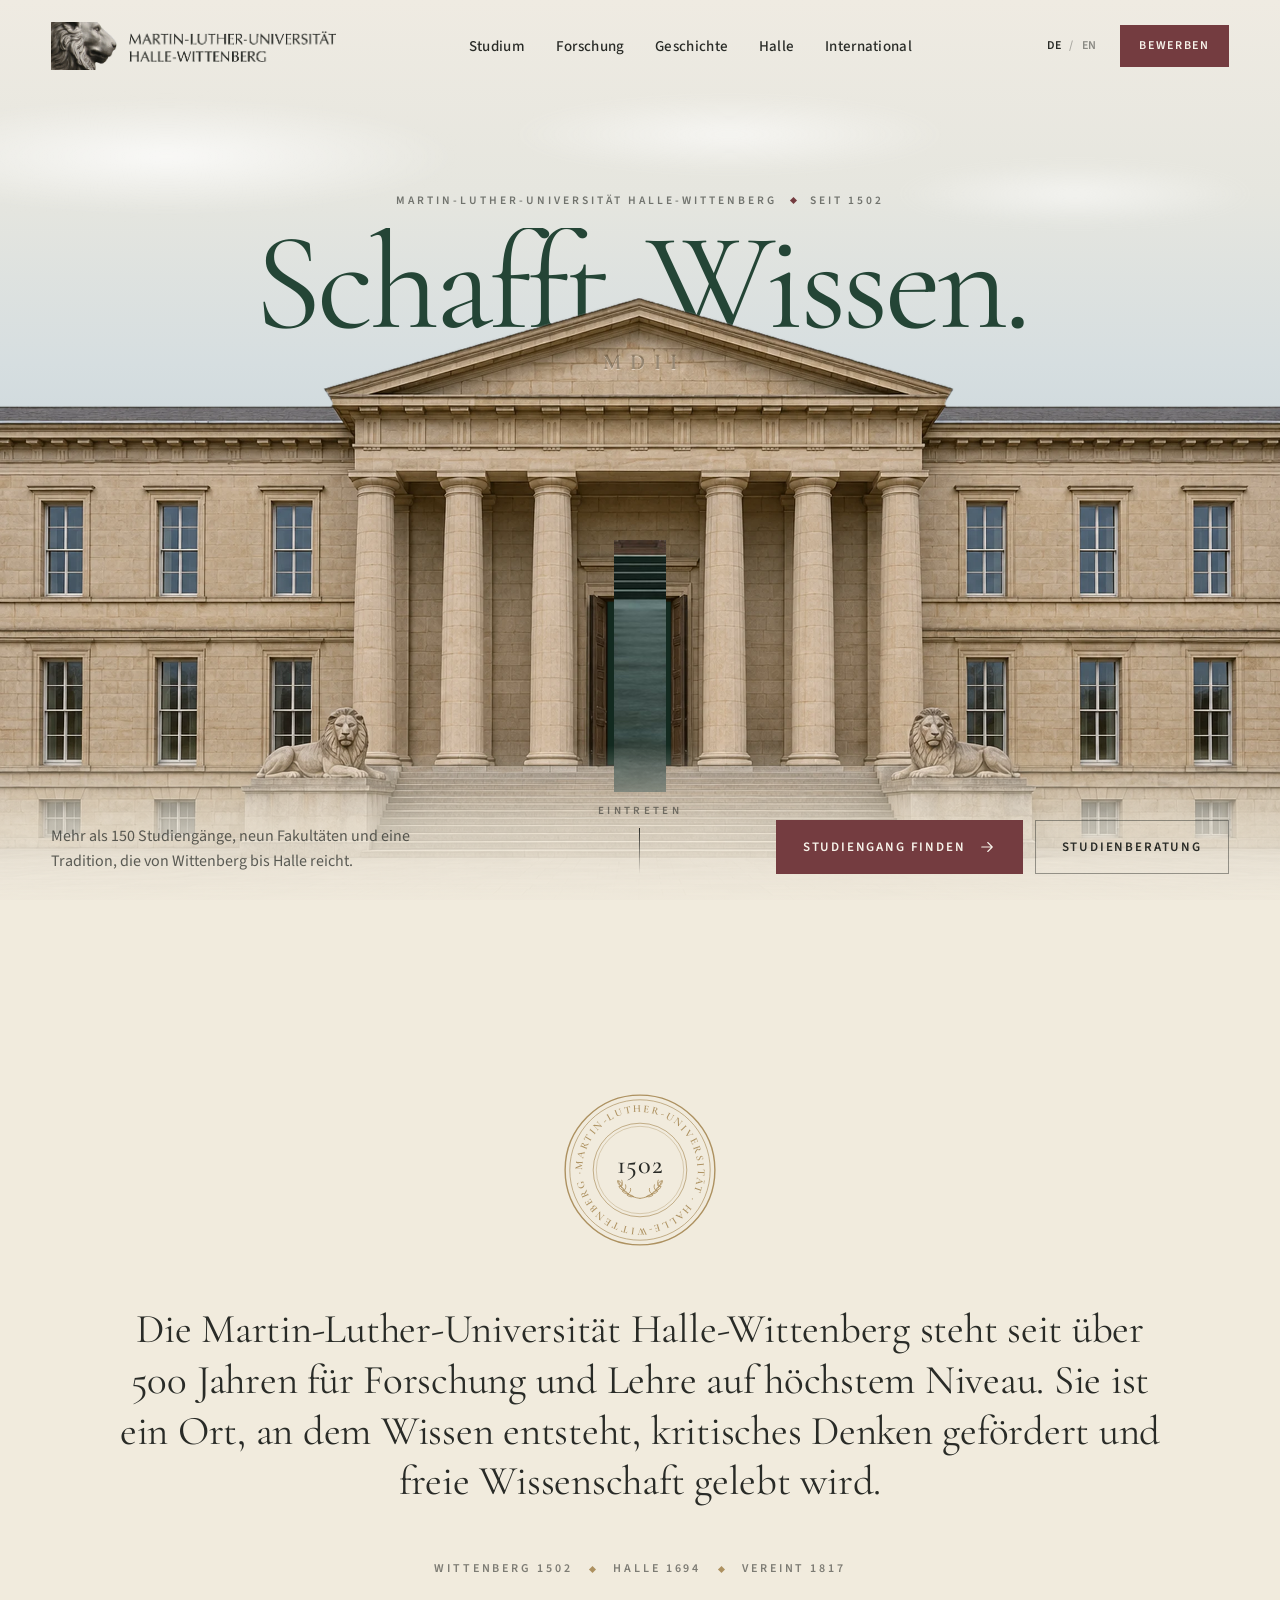
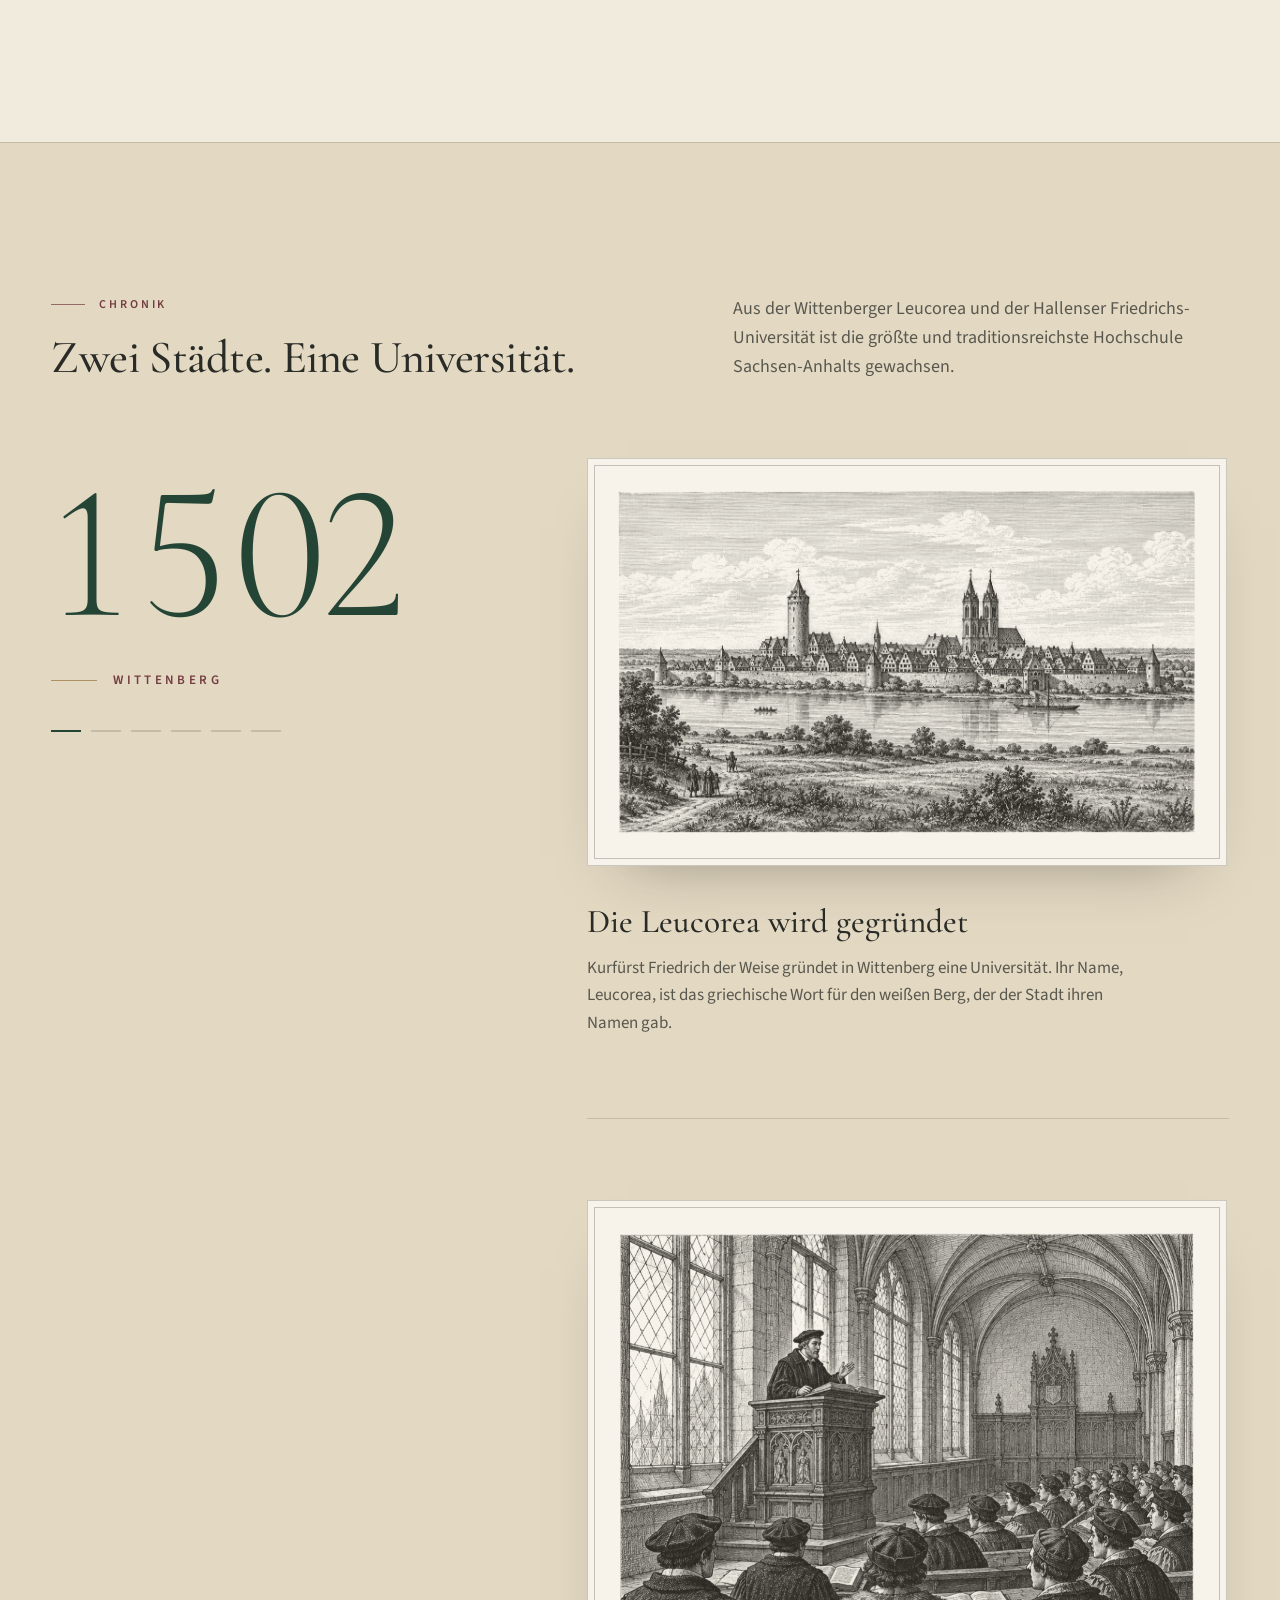
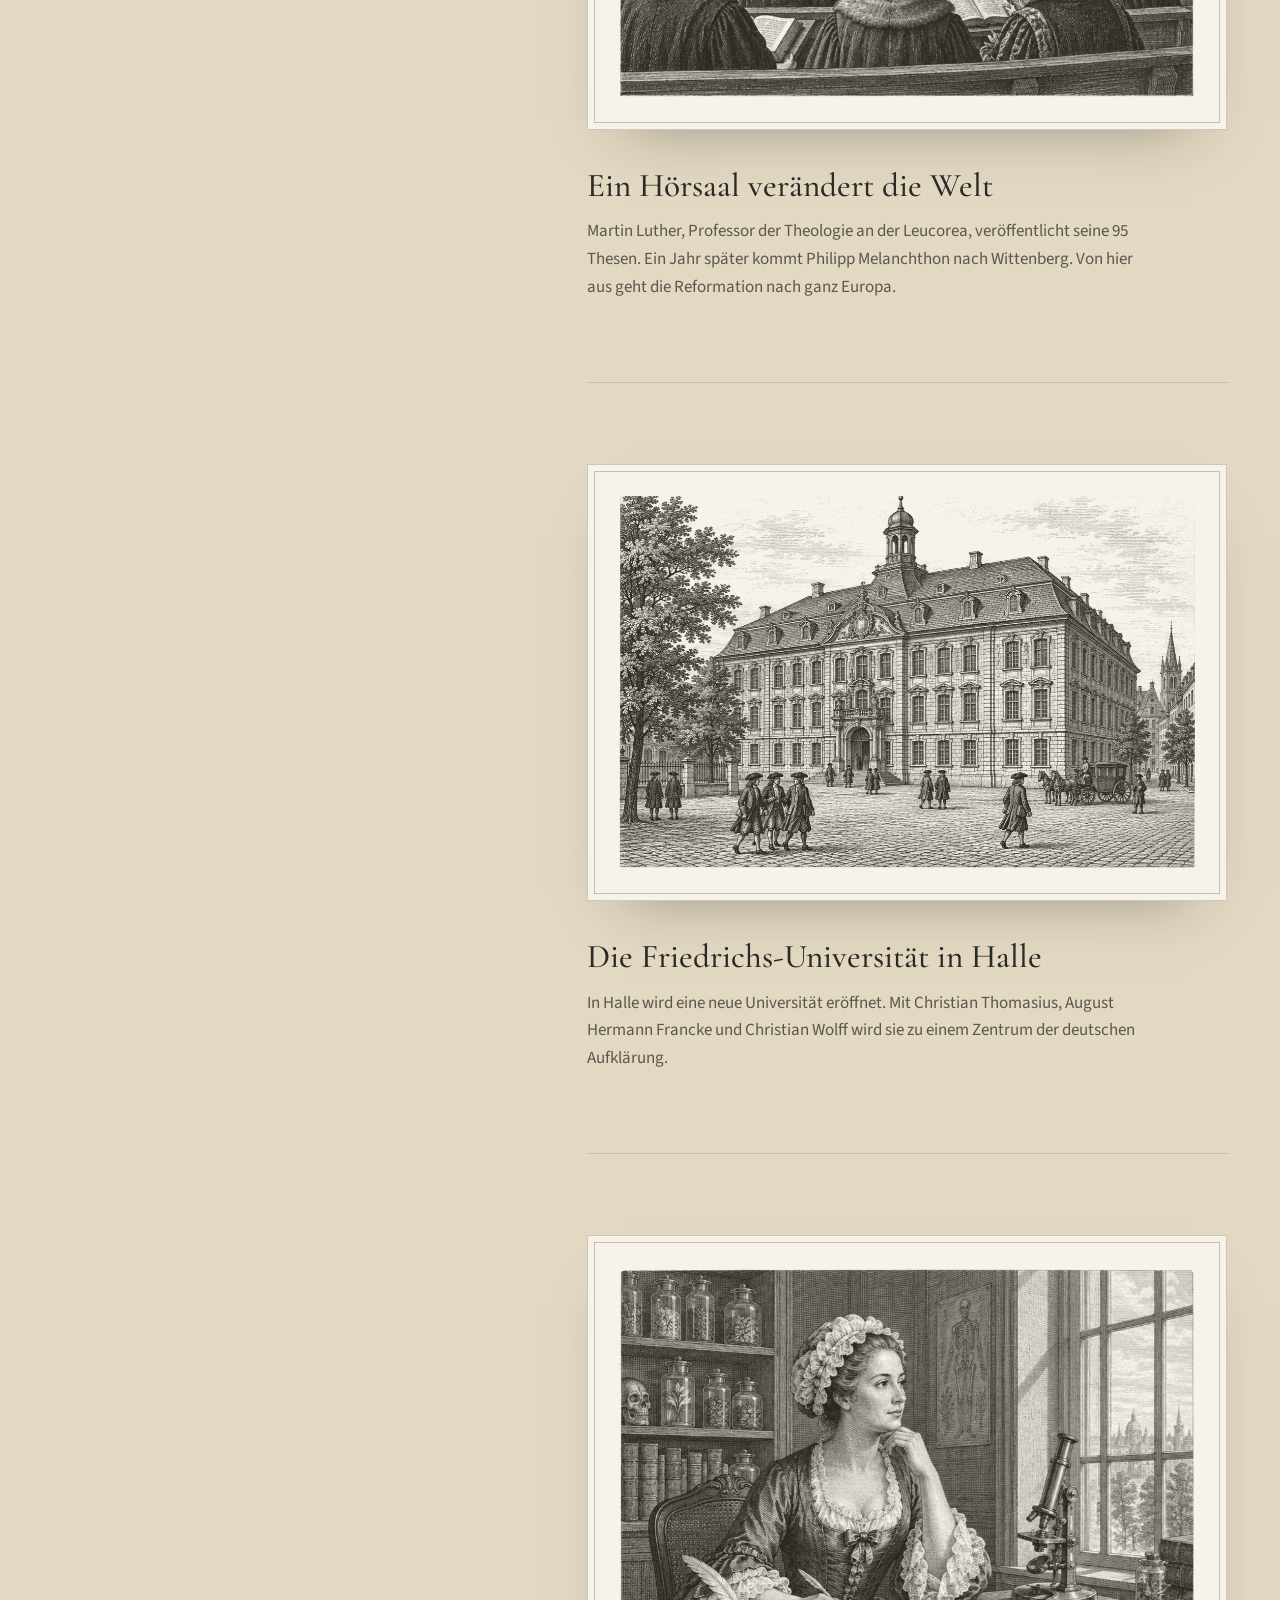
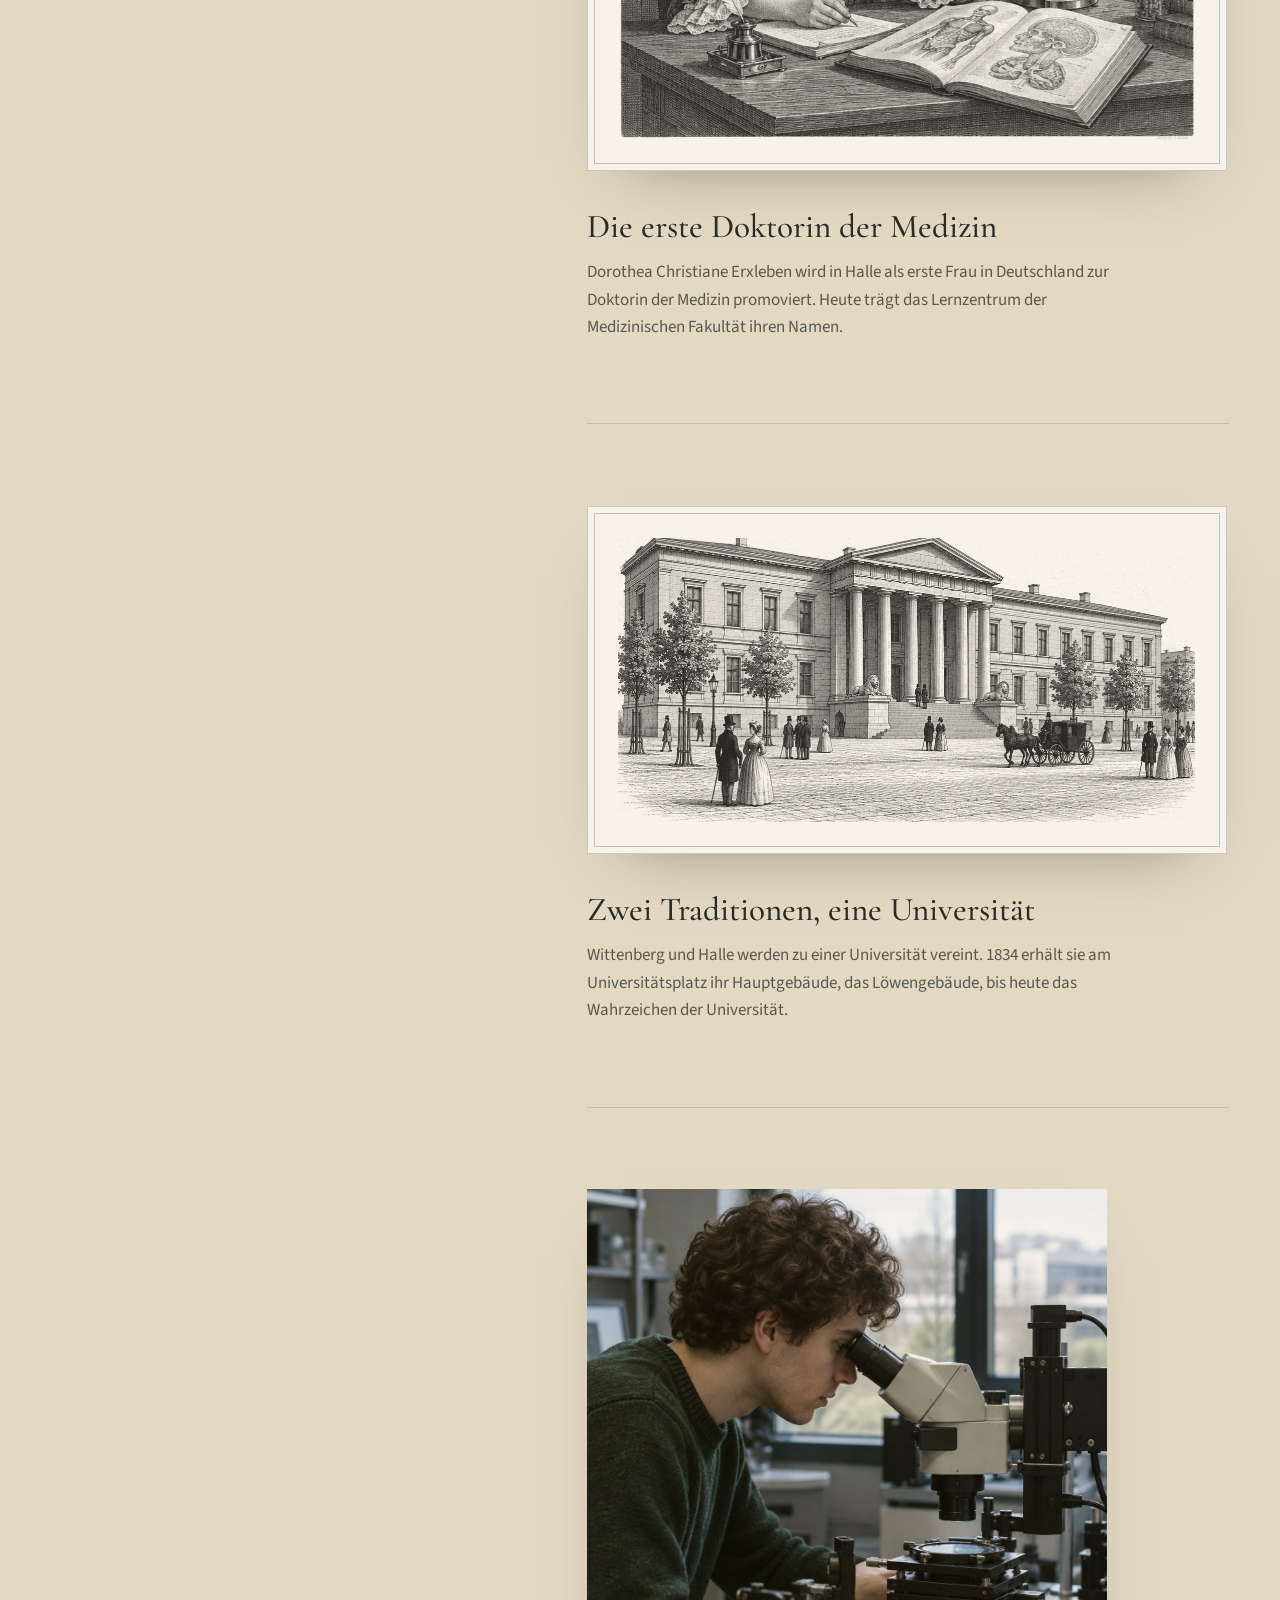
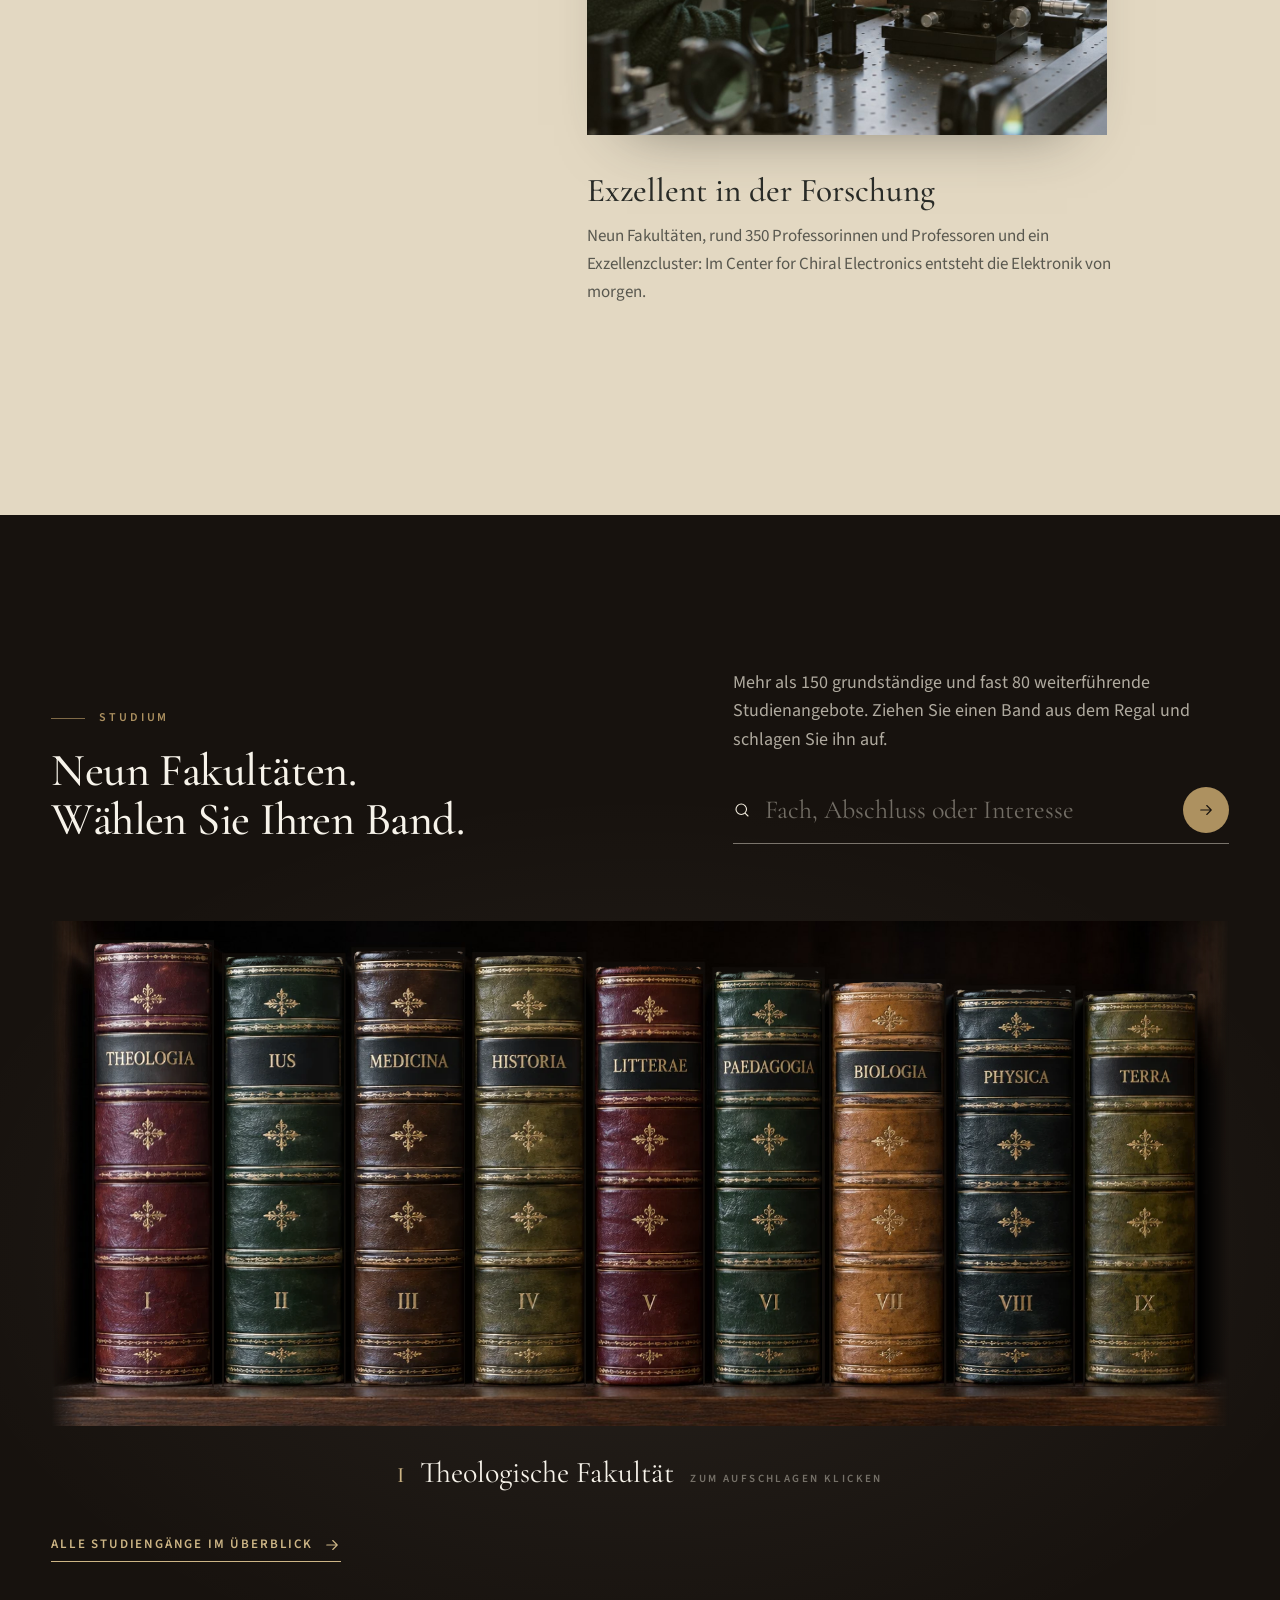
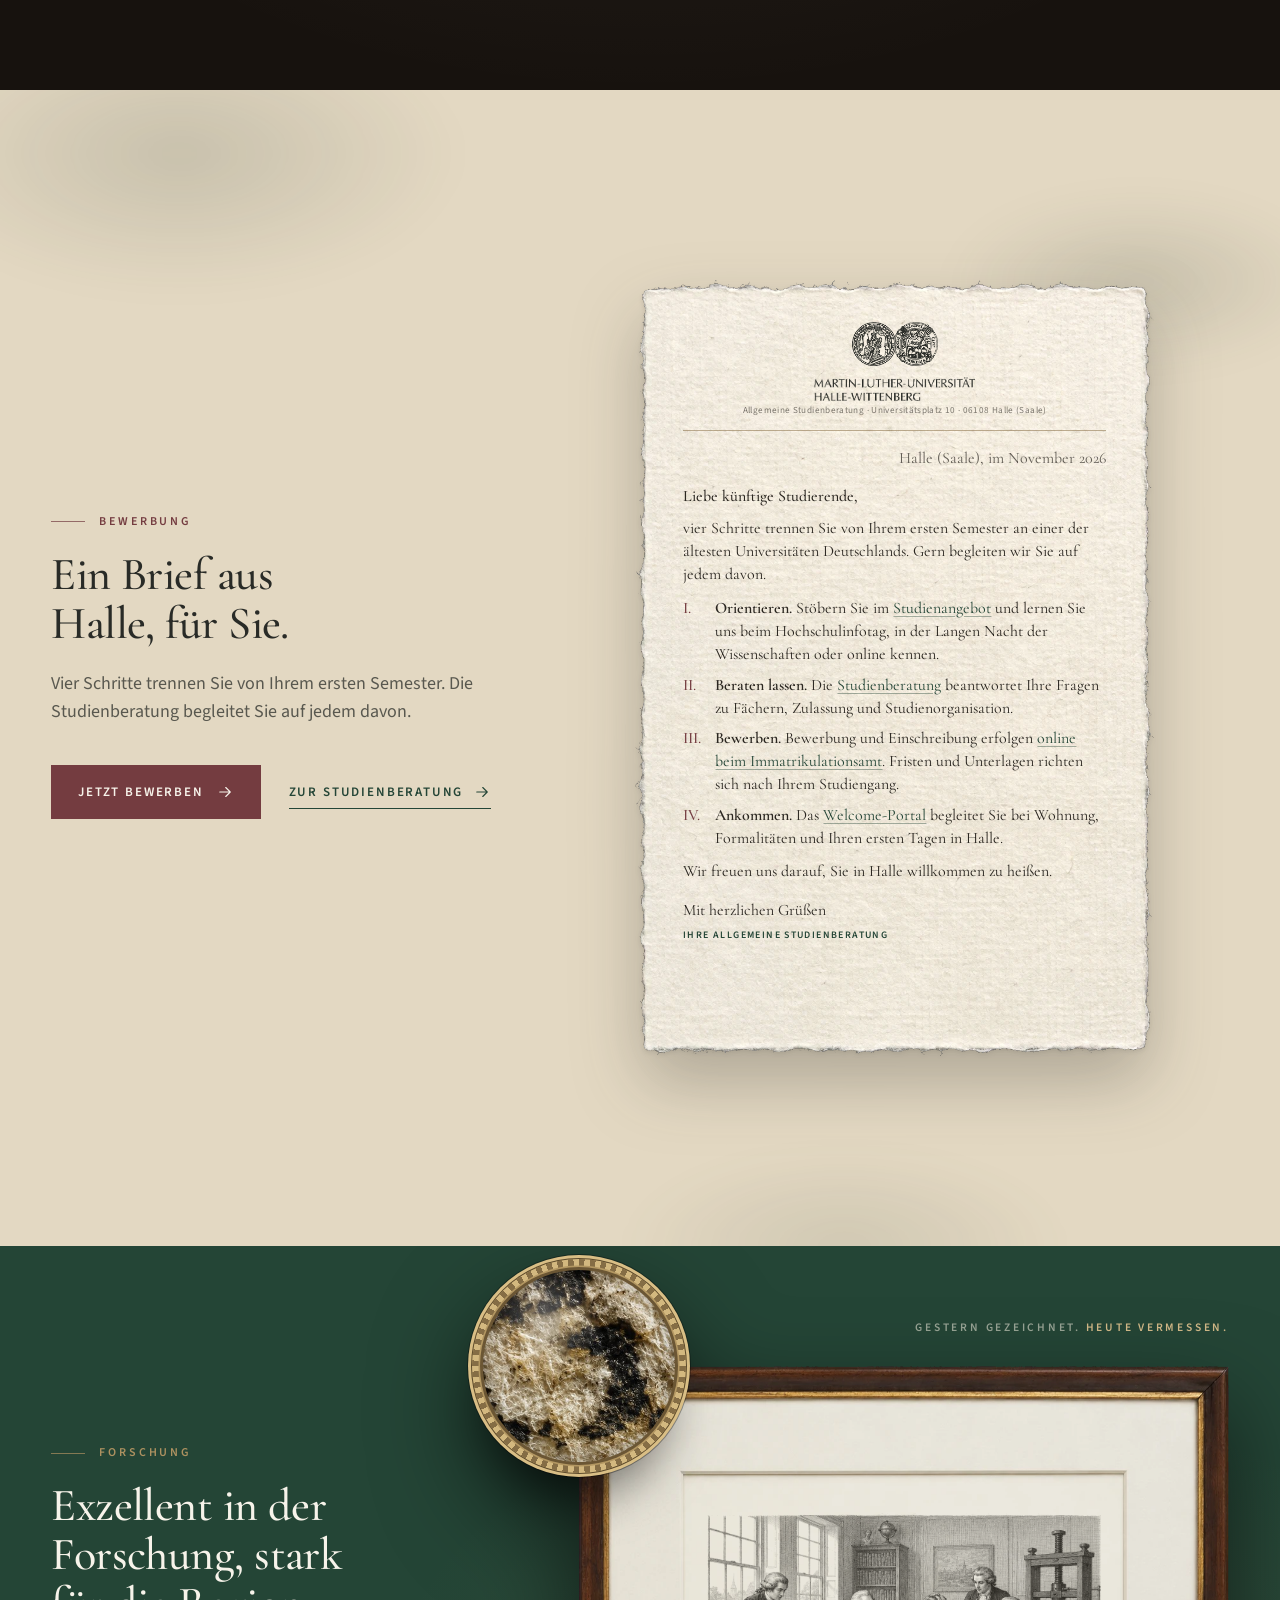
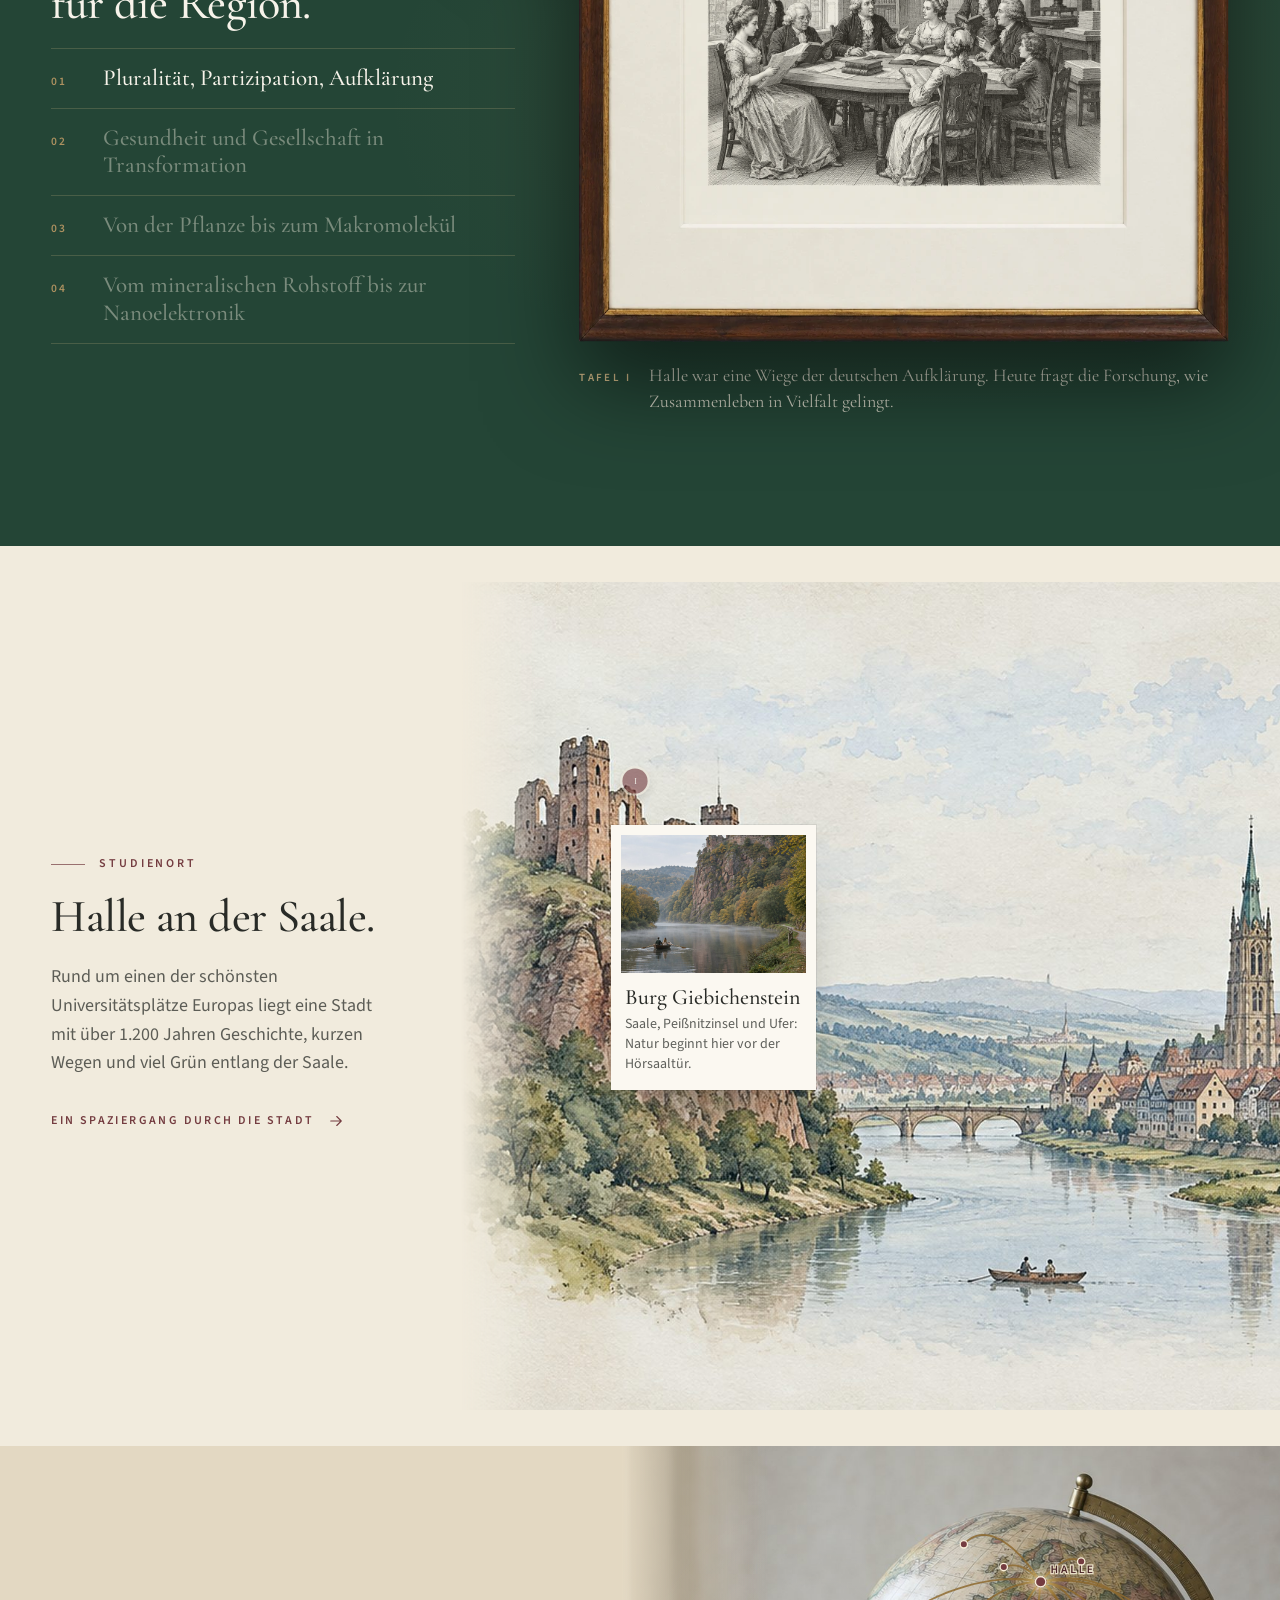
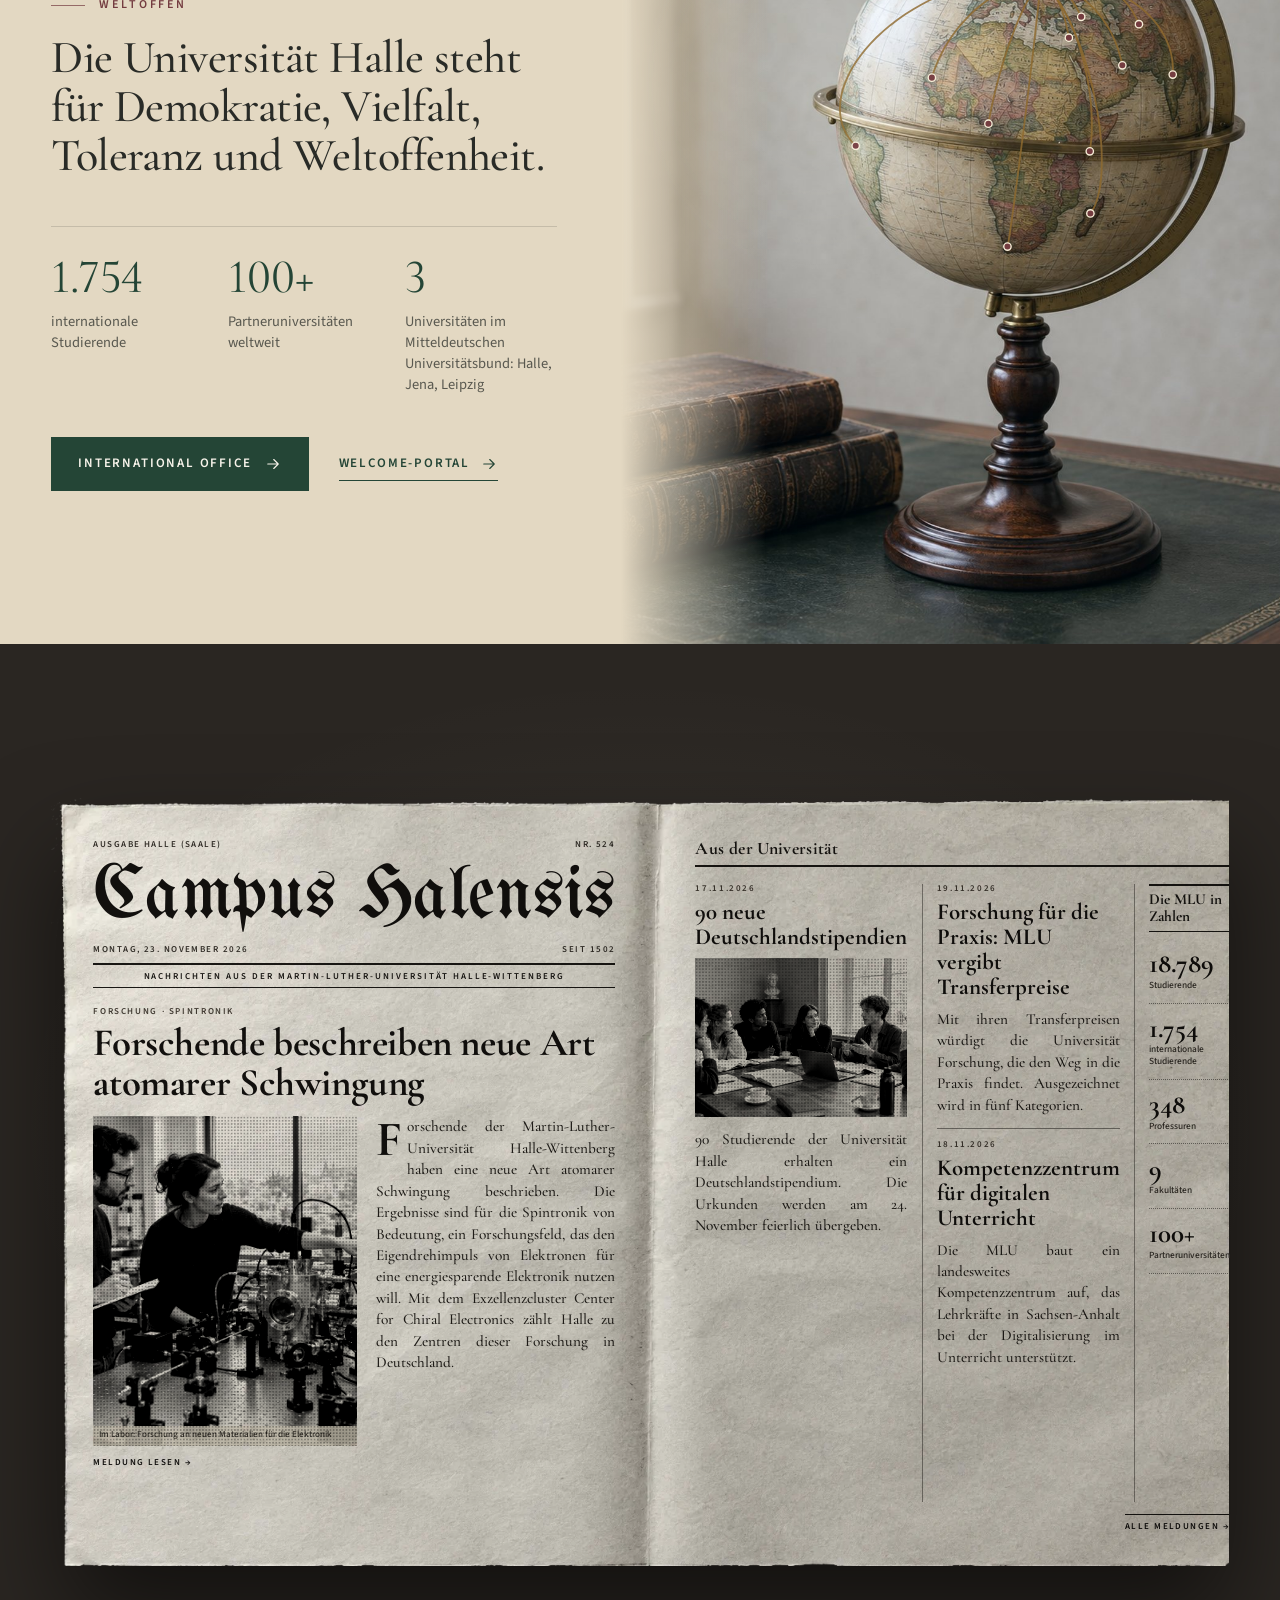
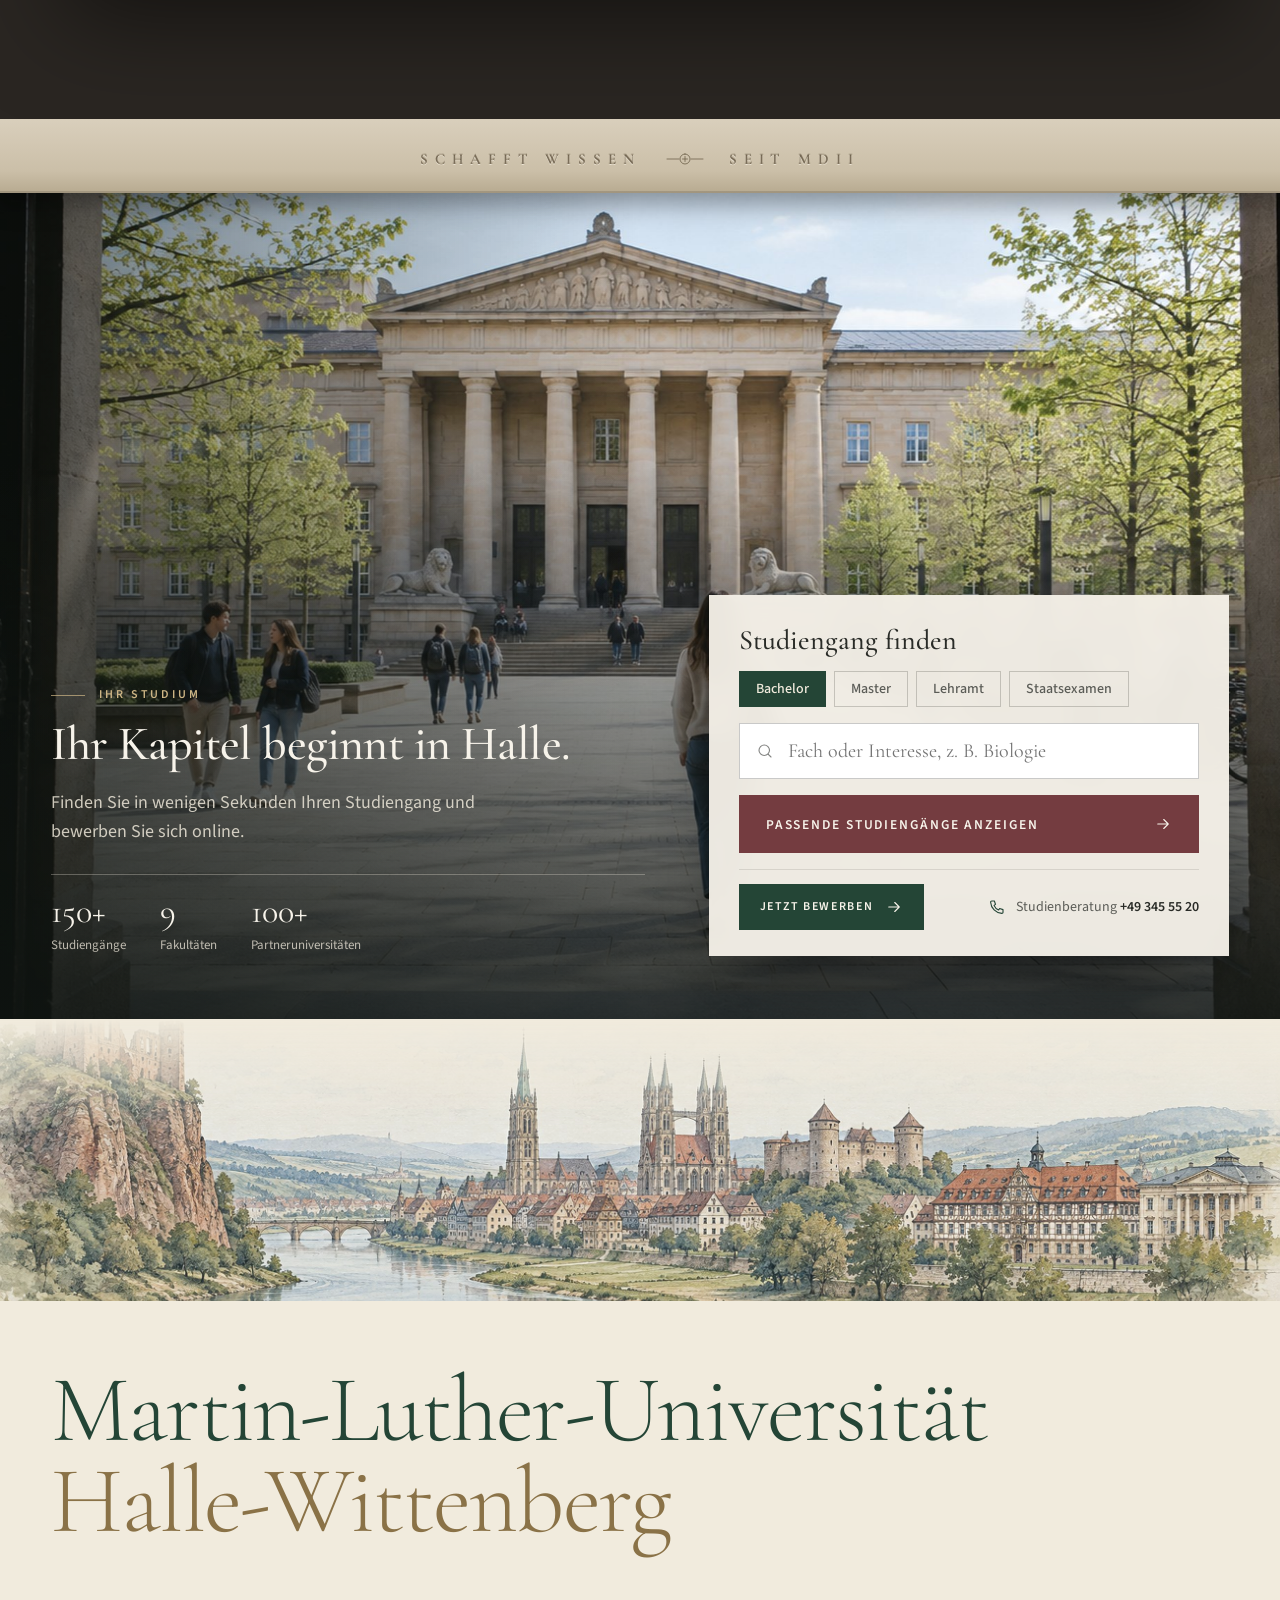
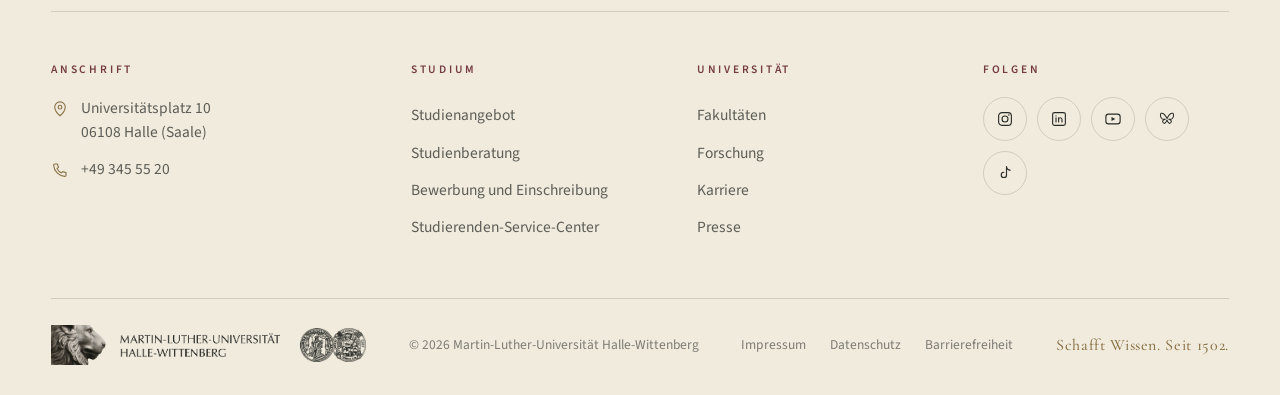
==== commit 5578ae1c: "Fix hero doorway and gate door glitches, framed research plates, globe arcs, conversion finder - Her" ====
--- a/index.html
+++ b/index.html
@@ -358,7 +358,7 @@
         <a class="tlink" href="https://www.mlu.de/welcome" target="_blank" rel="noopener"><span>Welcome-Portal</span><svg class="ic"><use href="#i-arrow"/></svg></a>
       </div>
     </div>
-    <figure class="world__photo"><img src="assets/img/globe.jpg" alt="Antiker Globus auf Messingständer neben alten Büchern" width="1300" height="1300" loading="lazy"><span class="world__light" aria-hidden="true"></span></figure>
+    <figure class="world__photo"><div class="world__zoom"><img src="assets/img/globe.jpg" alt="Antiker Globus auf Messingständer mit Verbindungen von Halle in die Welt" width="1300" height="1300" loading="lazy"><svg class="world__arcs" viewBox="0 0 1300 1300" preserveAspectRatio="xMidYMid slice" aria-hidden="true"><defs><filter id="glow" x="-20%" y="-20%" width="140%" height="140%"><feGaussianBlur stdDeviation="3.2" result="b"/><feMerge><feMergeNode in="b"/><feMergeNode in="SourceGraphic"/></feMerge></filter><radialGradient id="beacon"><stop offset="0" stop-color="#F6E3B4" stop-opacity=".95"/><stop offset=".45" stop-color="#C9A45C" stop-opacity=".45"/><stop offset="1" stop-color="#C9A45C" stop-opacity="0"/></radialGradient></defs><g class="arc" style="--i:0"><path class="arc__base" d="M797.0 221.0 L795.6 219.5 L794.2 218.0 L792.8 216.5 L791.3 215.1 L789.9 213.6 L788.4 212.2 L786.9 210.8 L785.5 209.4 L784.0 208.1 L782.4 206.9 L780.9 205.6 L779.4 204.4 L777.8 203.3 L776.3 202.3 L774.7 201.3 L773.1 200.3 L771.6 199.4 L770.0 198.6 L768.4 197.9 L766.8 197.2 L765.3 196.6 L763.7 196.1 L762.1 195.7 L760.5 195.3 L759.0 195.0 L757.4 194.7 L755.9 194.5 L754.4 194.4 L752.8 194.4 L751.3 194.4 L749.8 194.5 L748.3 194.6 L746.9 194.8 L745.4 195.0 L744.0 195.3 L742.6 195.6 L741.1 195.9 L739.8 196.2 L738.4 196.6 L737.0 197.0" pathLength="1"/><path class="arc__comet" d="M797.0 221.0 L795.6 219.5 L794.2 218.0 L792.8 216.5 L791.3 215.1 L789.9 213.6 L788.4 212.2 L786.9 210.8 L785.5 209.4 L784.0 208.1 L782.4 206.9 L780.9 205.6 L779.4 204.4 L777.8 203.3 L776.3 202.3 L774.7 201.3 L773.1 200.3 L771.6 199.4 L770.0 198.6 L768.4 197.9 L766.8 197.2 L765.3 196.6 L763.7 196.1 L762.1 195.7 L760.5 195.3 L759.0 195.0 L757.4 194.7 L755.9 194.5 L754.4 194.4 L752.8 194.4 L751.3 194.4 L749.8 194.5 L748.3 194.6 L746.9 194.8 L745.4 195.0 L744.0 195.3 L742.6 195.6 L741.1 195.9 L739.8 196.2 L738.4 196.6 L737.0 197.0" pathLength="1" filter="url(#glow)"/><circle class="arc__end" cx="737" cy="197" r="6"/><circle class="arc__ring" cx="737" cy="197" r="6"/></g><g class="arc" style="--i:1"><path class="arc__base" d="M797.0 221.0 L798.9 218.9 L800.7 216.8 L802.6 214.8 L804.5 212.7 L806.4 210.7 L808.3 208.8 L810.3 206.8 L812.2 204.9 L814.1 203.1 L816.0 201.3 L818.0 199.6 L819.9 197.9 L821.8 196.4 L823.7 194.9 L825.6 193.5 L827.5 192.1 L829.3 190.9 L831.1 189.8 L833.0 188.8 L834.7 187.8 L836.5 187.0 L838.2 186.3 L839.9 185.6 L841.5 185.1 L843.2 184.7 L844.7 184.3 L846.3 184.1 L847.8 184.0 L849.3 183.9 L850.7 184.0 L852.1 184.1 L853.4 184.3 L854.7 184.6 L856.0 184.9 L857.3 185.3 L858.5 185.8 L859.6 186.3 L860.8 186.8 L861.9 187.4 L863.0 188.0" pathLength="1"/><path class="arc__comet" d="M797.0 221.0 L798.9 218.9 L800.7 216.8 L802.6 214.8 L804.5 212.7 L806.4 210.7 L808.3 208.8 L810.3 206.8 L812.2 204.9 L814.1 203.1 L816.0 201.3 L818.0 199.6 L819.9 197.9 L821.8 196.4 L823.7 194.9 L825.6 193.5 L827.5 192.1 L829.3 190.9 L831.1 189.8 L833.0 188.8 L834.7 187.8 L836.5 187.0 L838.2 186.3 L839.9 185.6 L841.5 185.1 L843.2 184.7 L844.7 184.3 L846.3 184.1 L847.8 184.0 L849.3 183.9 L850.7 184.0 L852.1 184.1 L853.4 184.3 L854.7 184.6 L856.0 184.9 L857.3 185.3 L858.5 185.8 L859.6 186.3 L860.8 186.8 L861.9 187.4 L863.0 188.0" pathLength="1" filter="url(#glow)"/><circle class="arc__end" cx="863" cy="188" r="6"/><circle class="arc__ring" cx="863" cy="188" r="6"/></g><g class="arc" style="--i:2"><path class="arc__base" d="M797.0 221.0 L798.4 221.8 L799.8 222.6 L801.2 223.5 L802.7 224.4 L804.1 225.4 L805.6 226.5 L807.0 227.7 L808.5 228.9 L809.9 230.3 L811.3 231.7 L812.8 233.2 L814.2 234.9 L815.6 236.6 L817.0 238.4 L818.4 240.4 L819.8 242.4 L821.1 244.5 L822.4 246.8 L823.7 249.1 L825.0 251.5 L826.2 254.1 L827.4 256.7 L828.6 259.4 L829.7 262.1 L830.8 265.0 L831.9 267.9 L832.9 270.8 L833.9 273.8 L834.9 276.9 L835.8 280.0 L836.6 283.2 L837.5 286.3 L838.3 289.5 L839.0 292.7 L839.8 296.0 L840.5 299.2 L841.1 302.4 L841.8 305.6 L842.4 308.8 L843.0 312.0" pathLength="1"/><path class="arc__comet" d="M797.0 221.0 L798.4 221.8 L799.8 222.6 L801.2 223.5 L802.7 224.4 L804.1 225.4 L805.6 226.5 L807.0 227.7 L808.5 228.9 L809.9 230.3 L811.3 231.7 L812.8 233.2 L814.2 234.9 L815.6 236.6 L817.0 238.4 L818.4 240.4 L819.8 242.4 L821.1 244.5 L822.4 246.8 L823.7 249.1 L825.0 251.5 L826.2 254.1 L827.4 256.7 L828.6 259.4 L829.7 262.1 L830.8 265.0 L831.9 267.9 L832.9 270.8 L833.9 273.8 L834.9 276.9 L835.8 280.0 L836.6 283.2 L837.5 286.3 L838.3 289.5 L839.0 292.7 L839.8 296.0 L840.5 299.2 L841.1 302.4 L841.8 305.6 L842.4 308.8 L843.0 312.0" pathLength="1" filter="url(#glow)"/><circle class="arc__end" cx="843" cy="312" r="6"/><circle class="arc__ring" cx="843" cy="312" r="6"/></g><g class="arc" style="--i:3"><path class="arc__base" d="M797.0 221.0 L798.9 221.2 L800.7 221.5 L802.6 221.8 L804.5 222.1 L806.4 222.5 L808.3 223.0 L810.2 223.5 L812.2 224.0 L814.1 224.6 L816.0 225.3 L817.9 226.1 L819.8 226.9 L821.7 227.9 L823.6 228.9 L825.5 229.9 L827.4 231.1 L829.3 232.3 L831.1 233.7 L832.9 235.1 L834.7 236.6 L836.4 238.1 L838.1 239.8 L839.8 241.5 L841.5 243.3 L843.1 245.1 L844.7 247.0 L846.2 249.0 L847.7 251.0 L849.2 253.1 L850.6 255.2 L852.0 257.4 L853.4 259.6 L854.7 261.9 L856.0 264.1 L857.2 266.4 L858.4 268.7 L859.6 271.0 L860.8 273.4 L861.9 275.7 L863.0 278.0" pathLength="1"/><path class="arc__comet" d="M797.0 221.0 L798.9 221.2 L800.7 221.5 L802.6 221.8 L804.5 222.1 L806.4 222.5 L808.3 223.0 L810.2 223.5 L812.2 224.0 L814.1 224.6 L816.0 225.3 L817.9 226.1 L819.8 226.9 L821.7 227.9 L823.6 228.9 L825.5 229.9 L827.4 231.1 L829.3 232.3 L831.1 233.7 L832.9 235.1 L834.7 236.6 L836.4 238.1 L838.1 239.8 L839.8 241.5 L841.5 243.3 L843.1 245.1 L844.7 247.0 L846.2 249.0 L847.7 251.0 L849.2 253.1 L850.6 255.2 L852.0 257.4 L853.4 259.6 L854.7 261.9 L856.0 264.1 L857.2 266.4 L858.4 268.7 L859.6 271.0 L860.8 273.4 L861.9 275.7 L863.0 278.0" pathLength="1" filter="url(#glow)"/><circle class="arc__end" cx="863" cy="278" r="6"/><circle class="arc__ring" cx="863" cy="278" r="6"/></g><g class="arc" style="--i:4"><path class="arc__base" d="M797.0 221.0 L792.6 221.0 L788.0 221.3 L783.4 221.7 L778.5 222.3 L773.6 223.1 L768.5 224.2 L763.3 225.5 L758.0 227.0 L752.6 228.8 L747.1 230.9 L741.6 233.3 L735.9 235.9 L730.3 238.8 L724.6 242.0 L719.0 245.4 L713.3 249.1 L707.7 253.0 L702.2 257.2 L696.7 261.6 L691.3 266.2 L686.0 271.0 L680.8 276.0 L675.8 281.2 L670.9 286.5 L666.1 292.0 L661.6 297.5 L657.3 303.2 L653.1 308.9 L649.2 314.7 L645.4 320.5 L641.9 326.4 L638.6 332.2 L635.6 338.0 L632.7 343.8 L630.1 349.5 L627.7 355.2 L625.5 360.8 L623.5 366.3 L621.6 371.7 L620.0 377.0" pathLength="1"/><path class="arc__comet" d="M797.0 221.0 L792.6 221.0 L788.0 221.3 L783.4 221.7 L778.5 222.3 L773.6 223.1 L768.5 224.2 L763.3 225.5 L758.0 227.0 L752.6 228.8 L747.1 230.9 L741.6 233.3 L735.9 235.9 L730.3 238.8 L724.6 242.0 L719.0 245.4 L713.3 249.1 L707.7 253.0 L702.2 257.2 L696.7 261.6 L691.3 266.2 L686.0 271.0 L680.8 276.0 L675.8 281.2 L670.9 286.5 L666.1 292.0 L661.6 297.5 L657.3 303.2 L653.1 308.9 L649.2 314.7 L645.4 320.5 L641.9 326.4 L638.6 332.2 L635.6 338.0 L632.7 343.8 L630.1 349.5 L627.7 355.2 L625.5 360.8 L623.5 366.3 L621.6 371.7 L620.0 377.0" pathLength="1" filter="url(#glow)"/><circle class="arc__end" cx="620" cy="377" r="6"/><circle class="arc__ring" cx="620" cy="377" r="6"/></g><g class="arc" style="--i:5"><path class="arc__base" d="M797.0 221.0 L795.2 222.8 L793.4 224.9 L791.4 227.2 L789.4 229.8 L787.3 232.7 L785.1 235.9 L782.9 239.4 L780.6 243.2 L778.2 247.3 L775.8 251.8 L773.3 256.6 L770.7 261.6 L768.2 267.0 L765.5 272.7 L762.9 278.6 L760.2 284.8 L757.6 291.2 L754.9 297.8 L752.3 304.7 L749.7 311.7 L747.1 318.9 L744.5 326.2 L742.0 333.5 L739.5 341.0 L737.2 348.5 L734.8 356.1 L732.6 363.6 L730.4 371.2 L728.4 378.6 L726.4 386.0 L724.5 393.3 L722.7 400.5 L721.0 407.5 L719.4 414.4 L718.0 421.2 L716.6 427.7 L715.3 434.1 L714.1 440.3 L713.0 446.2 L712.0 452.0" pathLength="1"/><path class="arc__comet" d="M797.0 221.0 L795.2 222.8 L793.4 224.9 L791.4 227.2 L789.4 229.8 L787.3 232.7 L785.1 235.9 L782.9 239.4 L780.6 243.2 L778.2 247.3 L775.8 251.8 L773.3 256.6 L770.7 261.6 L768.2 267.0 L765.5 272.7 L762.9 278.6 L760.2 284.8 L757.6 291.2 L754.9 297.8 L752.3 304.7 L749.7 311.7 L747.1 318.9 L744.5 326.2 L742.0 333.5 L739.5 341.0 L737.2 348.5 L734.8 356.1 L732.6 363.6 L730.4 371.2 L728.4 378.6 L726.4 386.0 L724.5 393.3 L722.7 400.5 L721.0 407.5 L719.4 414.4 L718.0 421.2 L716.6 427.7 L715.3 434.1 L714.1 440.3 L713.0 446.2 L712.0 452.0" pathLength="1" filter="url(#glow)"/><circle class="arc__end" cx="712" cy="452" r="6"/><circle class="arc__ring" cx="712" cy="452" r="6"/></g><g class="arc" style="--i:6"><path class="arc__base" d="M797.0 221.0 L800.2 223.3 L803.6 226.0 L807.0 229.0 L810.4 232.4 L813.9 236.2 L817.4 240.4 L820.9 244.9 L824.5 249.9 L828.1 255.3 L831.6 261.0 L835.1 267.2 L838.6 273.7 L842.0 280.6 L845.3 287.8 L848.6 295.3 L851.8 303.1 L854.8 311.2 L857.7 319.6 L860.5 328.1 L863.1 336.8 L865.6 345.6 L867.9 354.6 L870.0 363.6 L871.9 372.6 L873.6 381.7 L875.2 390.7 L876.5 399.6 L877.6 408.4 L878.6 417.1 L879.3 425.6 L879.8 433.9 L880.2 442.0 L880.3 449.9 L880.3 457.5 L880.1 464.8 L879.8 471.8 L879.3 478.6 L878.6 485.0 L877.9 491.2 L877.0 497.0" pathLength="1"/><path class="arc__comet" d="M797.0 221.0 L800.2 223.3 L803.6 226.0 L807.0 229.0 L810.4 232.4 L813.9 236.2 L817.4 240.4 L820.9 244.9 L824.5 249.9 L828.1 255.3 L831.6 261.0 L835.1 267.2 L838.6 273.7 L842.0 280.6 L845.3 287.8 L848.6 295.3 L851.8 303.1 L854.8 311.2 L857.7 319.6 L860.5 328.1 L863.1 336.8 L865.6 345.6 L867.9 354.6 L870.0 363.6 L871.9 372.6 L873.6 381.7 L875.2 390.7 L876.5 399.6 L877.6 408.4 L878.6 417.1 L879.3 425.6 L879.8 433.9 L880.2 442.0 L880.3 449.9 L880.3 457.5 L880.1 464.8 L879.8 471.8 L879.3 478.6 L878.6 485.0 L877.9 491.2 L877.0 497.0" pathLength="1" filter="url(#glow)"/><circle class="arc__end" cx="877" cy="497" r="6"/><circle class="arc__ring" cx="877" cy="497" r="6"/></g><g class="arc" style="--i:7"><path class="arc__base" d="M797.0 221.0 L796.7 225.2 L796.2 230.3 L795.6 236.2 L794.9 243.1 L794.1 250.9 L793.2 259.7 L792.2 269.4 L791.0 279.9 L789.7 291.4 L788.3 303.6 L786.8 316.7 L785.2 330.4 L783.6 344.8 L781.8 359.7 L779.9 375.1 L778.0 390.9 L776.1 407.0 L774.1 423.3 L772.0 439.7 L770.0 456.0 L768.0 472.2 L765.9 488.2 L763.9 503.8 L762.0 519.0 L760.1 533.7 L758.2 547.7 L756.4 561.1 L754.8 573.7 L753.2 585.5 L751.7 596.4 L750.3 606.3 L749.0 615.3 L747.8 623.3 L746.8 630.3 L745.9 636.3 L745.1 641.3 L744.4 645.4 L743.8 648.5 L743.3 650.7 L743.0 652.0" pathLength="1"/><path class="arc__comet" d="M797.0 221.0 L796.7 225.2 L796.2 230.3 L795.6 236.2 L794.9 243.1 L794.1 250.9 L793.2 259.7 L792.2 269.4 L791.0 279.9 L789.7 291.4 L788.3 303.6 L786.8 316.7 L785.2 330.4 L783.6 344.8 L781.8 359.7 L779.9 375.1 L778.0 390.9 L776.1 407.0 L774.1 423.3 L772.0 439.7 L770.0 456.0 L768.0 472.2 L765.9 488.2 L763.9 503.8 L762.0 519.0 L760.1 533.7 L758.2 547.7 L756.4 561.1 L754.8 573.7 L753.2 585.5 L751.7 596.4 L750.3 606.3 L749.0 615.3 L747.8 623.3 L746.8 630.3 L745.9 636.3 L745.1 641.3 L744.4 645.4 L743.8 648.5 L743.3 650.7 L743.0 652.0" pathLength="1" filter="url(#glow)"/><circle class="arc__end" cx="743" cy="652" r="6"/><circle class="arc__ring" cx="743" cy="652" r="6"/></g><g class="arc" style="--i:8"><path class="arc__base" d="M797.0 221.0 L801.3 224.3 L805.8 228.3 L810.4 233.0 L815.0 238.3 L819.8 244.3 L824.6 251.0 L829.4 258.4 L834.3 266.5 L839.1 275.3 L843.9 284.7 L848.7 294.7 L853.3 305.4 L857.8 316.5 L862.2 328.2 L866.4 340.3 L870.5 352.7 L874.3 365.5 L877.8 378.5 L881.1 391.7 L884.1 405.0 L886.8 418.3 L889.2 431.6 L891.3 444.8 L893.0 457.7 L894.4 470.5 L895.5 482.9 L896.2 494.9 L896.5 506.4 L896.5 517.5 L896.2 528.0 L895.6 538.0 L894.6 547.3 L893.4 556.0 L891.8 564.0 L890.0 571.4 L888.0 578.0 L885.8 584.0 L883.3 589.3 L880.7 594.0 L878.0 598.0" pathLength="1"/><path class="arc__comet" d="M797.0 221.0 L801.3 224.3 L805.8 228.3 L810.4 233.0 L815.0 238.3 L819.8 244.3 L824.6 251.0 L829.4 258.4 L834.3 266.5 L839.1 275.3 L843.9 284.7 L848.7 294.7 L853.3 305.4 L857.8 316.5 L862.2 328.2 L866.4 340.3 L870.5 352.7 L874.3 365.5 L877.8 378.5 L881.1 391.7 L884.1 405.0 L886.8 418.3 L889.2 431.6 L891.3 444.8 L893.0 457.7 L894.4 470.5 L895.5 482.9 L896.2 494.9 L896.5 506.4 L896.5 517.5 L896.2 528.0 L895.6 538.0 L894.6 547.3 L893.4 556.0 L891.8 564.0 L890.0 571.4 L888.0 578.0 L885.8 584.0 L883.3 589.3 L880.7 594.0 L878.0 598.0" pathLength="1" filter="url(#glow)"/><circle class="arc__end" cx="878" cy="598" r="6"/><circle class="arc__ring" cx="878" cy="598" r="6"/></g><g class="arc" style="--i:9"><path class="arc__base" d="M797.0 221.0 L804.0 220.2 L811.3 219.5 L818.6 219.1 L826.2 218.9 L833.9 218.9 L841.7 219.2 L849.6 219.8 L857.7 220.7 L865.7 221.9 L873.8 223.4 L881.9 225.3 L890.0 227.4 L898.0 229.9 L906.0 232.7 L913.8 235.8 L921.5 239.2 L929.0 243.0 L936.3 247.0 L943.4 251.3 L950.2 255.9 L956.8 260.7 L963.0 265.8 L968.9 271.0 L974.5 276.5 L979.7 282.1 L984.5 287.9 L989.0 293.8 L993.0 299.8 L996.7 305.9 L999.9 312.0 L1002.8 318.2 L1005.2 324.4 L1007.3 330.6 L1009.0 336.7 L1010.3 342.8 L1011.3 348.8 L1011.9 354.8 L1012.2 360.6 L1012.2 366.4 L1012.0 372.0" pathLength="1"/><path class="arc__comet" d="M797.0 221.0 L804.0 220.2 L811.3 219.5 L818.6 219.1 L826.2 218.9 L833.9 218.9 L841.7 219.2 L849.6 219.8 L857.7 220.7 L865.7 221.9 L873.8 223.4 L881.9 225.3 L890.0 227.4 L898.0 229.9 L906.0 232.7 L913.8 235.8 L921.5 239.2 L929.0 243.0 L936.3 247.0 L943.4 251.3 L950.2 255.9 L956.8 260.7 L963.0 265.8 L968.9 271.0 L974.5 276.5 L979.7 282.1 L984.5 287.9 L989.0 293.8 L993.0 299.8 L996.7 305.9 L999.9 312.0 L1002.8 318.2 L1005.2 324.4 L1007.3 330.6 L1009.0 336.7 L1010.3 342.8 L1011.3 348.8 L1011.9 354.8 L1012.2 360.6 L1012.2 366.4 L1012.0 372.0" pathLength="1" filter="url(#glow)"/><circle class="arc__end" cx="1012" cy="372" r="6"/><circle class="arc__ring" cx="1012" cy="372" r="6"/></g><g class="arc" style="--i:10"><path class="arc__base" d="M797.0 221.0 L801.0 221.5 L805.2 222.1 L809.3 222.9 L813.6 223.8 L817.9 224.8 L822.2 226.1 L826.6 227.5 L831.1 229.0 L835.5 230.8 L839.9 232.8 L844.4 235.0 L848.8 237.3 L853.2 239.9 L857.6 242.7 L861.9 245.6 L866.2 248.8 L870.4 252.1 L874.5 255.7 L878.5 259.4 L882.5 263.2 L886.3 267.3 L889.9 271.4 L893.5 275.7 L896.9 280.2 L900.1 284.7 L903.2 289.3 L906.2 294.1 L909.0 298.8 L911.6 303.7 L914.0 308.6 L916.3 313.5 L918.4 318.4 L920.4 323.3 L922.2 328.3 L923.8 333.2 L925.3 338.0 L926.7 342.9 L927.9 347.6 L929.0 352.3 L930.0 357.0" pathLength="1"/><path class="arc__comet" d="M797.0 221.0 L801.0 221.5 L805.2 222.1 L809.3 222.9 L813.6 223.8 L817.9 224.8 L822.2 226.1 L826.6 227.5 L831.1 229.0 L835.5 230.8 L839.9 232.8 L844.4 235.0 L848.8 237.3 L853.2 239.9 L857.6 242.7 L861.9 245.6 L866.2 248.8 L870.4 252.1 L874.5 255.7 L878.5 259.4 L882.5 263.2 L886.3 267.3 L889.9 271.4 L893.5 275.7 L896.9 280.2 L900.1 284.7 L903.2 289.3 L906.2 294.1 L909.0 298.8 L911.6 303.7 L914.0 308.6 L916.3 313.5 L918.4 318.4 L920.4 323.3 L922.2 328.3 L923.8 333.2 L925.3 338.0 L926.7 342.9 L927.9 347.6 L929.0 352.3 L930.0 357.0" pathLength="1" filter="url(#glow)"/><circle class="arc__end" cx="930" cy="357" r="6"/><circle class="arc__ring" cx="930" cy="357" r="6"/></g><g class="arc" style="--i:11"><path class="arc__base" d="M797.0 221.0 L801.7 220.0 L806.4 219.1 L811.3 218.2 L816.2 217.5 L821.2 216.9 L826.2 216.3 L831.2 216.0 L836.4 215.7 L841.5 215.7 L846.6 215.8 L851.8 216.0 L856.9 216.4 L862.1 217.0 L867.2 217.8 L872.2 218.8 L877.2 220.0 L882.2 221.3 L887.0 222.8 L891.7 224.5 L896.4 226.4 L900.9 228.5 L905.3 230.7 L909.6 233.1 L913.7 235.7 L917.7 238.4 L921.5 241.2 L925.1 244.2 L928.6 247.3 L931.8 250.5 L935.0 253.8 L937.9 257.2 L940.7 260.7 L943.3 264.3 L945.7 267.9 L947.9 271.5 L950.0 275.2 L952.0 278.9 L953.8 282.6 L955.5 286.3 L957.0 290.0" pathLength="1"/><path class="arc__comet" d="M797.0 221.0 L801.7 220.0 L806.4 219.1 L811.3 218.2 L816.2 217.5 L821.2 216.9 L826.2 216.3 L831.2 216.0 L836.4 215.7 L841.5 215.7 L846.6 215.8 L851.8 216.0 L856.9 216.4 L862.1 217.0 L867.2 217.8 L872.2 218.8 L877.2 220.0 L882.2 221.3 L887.0 222.8 L891.7 224.5 L896.4 226.4 L900.9 228.5 L905.3 230.7 L909.6 233.1 L913.7 235.7 L917.7 238.4 L921.5 241.2 L925.1 244.2 L928.6 247.3 L931.8 250.5 L935.0 253.8 L937.9 257.2 L940.7 260.7 L943.3 264.3 L945.7 267.9 L947.9 271.5 L950.0 275.2 L952.0 278.9 L953.8 282.6 L955.5 286.3 L957.0 290.0" pathLength="1" filter="url(#glow)"/><circle class="arc__end" cx="957" cy="290" r="6"/><circle class="arc__ring" cx="957" cy="290" r="6"/></g><g class="arc" style="--i:12"><path class="arc__base" d="M797.0 221.0 L786.9 219.1 L776.1 217.7 L764.8 216.8 L753.0 216.5 L740.7 216.9 L727.9 217.9 L714.7 219.5 L701.2 221.9 L687.4 224.9 L673.4 228.7 L659.3 233.2 L645.1 238.3 L631.0 244.2 L617.0 250.7 L603.2 257.9 L589.8 265.6 L576.7 273.9 L564.0 282.7 L551.9 292.0 L540.5 301.7 L529.7 311.7 L519.7 322.1 L510.5 332.6 L502.2 343.3 L494.8 354.1 L488.3 364.9 L482.9 375.6 L478.4 386.3 L474.9 396.8 L472.4 407.0 L470.9 417.0 L470.3 426.7 L470.7 435.9 L472.1 444.8 L474.2 453.2 L477.2 461.2 L480.9 468.7 L485.4 475.6 L490.4 482.1 L496.0 488.0" pathLength="1"/><path class="arc__comet" d="M797.0 221.0 L786.9 219.1 L776.1 217.7 L764.8 216.8 L753.0 216.5 L740.7 216.9 L727.9 217.9 L714.7 219.5 L701.2 221.9 L687.4 224.9 L673.4 228.7 L659.3 233.2 L645.1 238.3 L631.0 244.2 L617.0 250.7 L603.2 257.9 L589.8 265.6 L576.7 273.9 L564.0 282.7 L551.9 292.0 L540.5 301.7 L529.7 311.7 L519.7 322.1 L510.5 332.6 L502.2 343.3 L494.8 354.1 L488.3 364.9 L482.9 375.6 L478.4 386.3 L474.9 396.8 L472.4 407.0 L470.9 417.0 L470.3 426.7 L470.7 435.9 L472.1 444.8 L474.2 453.2 L477.2 461.2 L480.9 468.7 L485.4 475.6 L490.4 482.1 L496.0 488.0" pathLength="1" filter="url(#glow)"/><circle class="arc__end" cx="496" cy="488" r="6"/><circle class="arc__ring" cx="496" cy="488" r="6"/></g><g class="arc" style="--i:13"><path class="arc__base" d="M797.0 221.0 L794.0 216.6 L791.0 212.2 L787.9 207.9 L784.8 203.6 L781.5 199.3 L778.2 195.1 L774.9 190.9 L771.5 186.9 L768.0 183.0 L764.5 179.2 L760.9 175.6 L757.3 172.1 L753.7 168.7 L750.1 165.6 L746.4 162.6 L742.8 159.9 L739.1 157.3 L735.5 155.0 L731.9 152.9 L728.3 151.0 L724.7 149.4 L721.2 148.0 L717.8 146.9 L714.4 146.0 L711.1 145.4 L707.8 145.0 L704.7 144.8 L701.6 144.8 L698.6 145.1 L695.7 145.6 L692.9 146.3 L690.2 147.2 L687.6 148.3 L685.0 149.6 L682.6 151.0 L680.3 152.6 L678.1 154.3 L676.0 156.1 L674.0 158.0 L672.0 160.0" pathLength="1"/><path class="arc__comet" d="M797.0 221.0 L794.0 216.6 L791.0 212.2 L787.9 207.9 L784.8 203.6 L781.5 199.3 L778.2 195.1 L774.9 190.9 L771.5 186.9 L768.0 183.0 L764.5 179.2 L760.9 175.6 L757.3 172.1 L753.7 168.7 L750.1 165.6 L746.4 162.6 L742.8 159.9 L739.1 157.3 L735.5 155.0 L731.9 152.9 L728.3 151.0 L724.7 149.4 L721.2 148.0 L717.8 146.9 L714.4 146.0 L711.1 145.4 L707.8 145.0 L704.7 144.8 L701.6 144.8 L698.6 145.1 L695.7 145.6 L692.9 146.3 L690.2 147.2 L687.6 148.3 L685.0 149.6 L682.6 151.0 L680.3 152.6 L678.1 154.3 L676.0 156.1 L674.0 158.0 L672.0 160.0" pathLength="1" filter="url(#glow)"/><circle class="arc__end" cx="672" cy="160" r="6"/><circle class="arc__ring" cx="672" cy="160" r="6"/></g><g class="halle"><circle class="halle__glow" cx="797" cy="221" r="34" fill="url(#beacon)"/><circle class="halle__ring" cx="797" cy="221" r="9"/><circle class="halle__ring halle__ring--2" cx="797" cy="221" r="9"/><circle class="halle__dot" cx="797" cy="221" r="8.5"/><text class="halle__label" x="813" y="207">Halle</text></g></svg></div><span class="world__light" aria-hidden="true"></span></figure>
   </div>
 </section>
 
@@ -421,14 +421,27 @@
     <div class="gate__light">
       <div class="gate__scene" aria-hidden="true"><img src="assets/img/square.jpg" alt="" width="2304" height="1296"></div>
       <div class="gate__cta">
-        <p class="eyebrow eyebrow--light" data-i18n="be.eyebrow">Ihr Studium</p>
-        <h2 id="gate-title" data-i18n="be.title">Ihr Kapitel beginnt in Halle.</h2>
-        <p class="gate__lede" data-i18n="be.lede">Wählen Sie den nächsten Schritt. Wir begleiten Sie vom ersten Gedanken bis zur Einschreibung.</p>
-        <ul class="rows">
-          <li><a href="https://studienangebot.uni-halle.de/" target="_blank" rel="noopener"><span class="rows__no">I</span><span class="rows__t" data-i18n="be.r1">Studienangebot durchsuchen</span><svg class="ic"><use href="#i-arrow"/></svg></a></li>
-          <li><a href="http://studienberatung.verwaltung.uni-halle.de/" target="_blank" rel="noopener"><span class="rows__no">II</span><span class="rows__t" data-i18n="be.r2">Studienberatung kontaktieren</span><svg class="ic"><use href="#i-arrow"/></svg></a></li>
-          <li><a href="http://immaamt.verwaltung.uni-halle.de/bewerbung/" target="_blank" rel="noopener" class="is-primary"><span class="rows__no">III</span><span class="rows__t" data-i18n="be.r3">Online bewerben</span><svg class="ic"><use href="#i-arrow"/></svg></a></li>
-        </ul>
+        <div class="gate__copy">
+          <p class="eyebrow eyebrow--light" data-i18n="be.eyebrow">Ihr Studium</p>
+          <h2 id="gate-title" data-i18n="be.title">Ihr Kapitel beginnt in Halle.</h2>
+          <p class="gate__lede" data-i18n="be.lede2">Finden Sie in wenigen Sekunden Ihren Studiengang und bewerben Sie sich online.</p>
+          <ul class="gate__proof"><li><b>150+</b><span data-i18n="be.p1">Studiengänge</span></li><li><b>9</b><span data-i18n="be.p2">Fakultäten</span></li><li><b>100+</b><span data-i18n="be.p3">Partneruniversitäten</span></li></ul>
+        </div>
+        <form class="finder" action="https://studienangebot.uni-halle.de/" method="get" target="_blank">
+          <p class="finder__t" data-i18n="be.ft">Studiengang finden</p>
+          <fieldset class="finder__deg"><legend class="sr" data-i18n="be.deg">Abschluss</legend>
+            <label><input type="radio" name="abschluss" value="bachelor" checked><span>Bachelor</span></label>
+            <label><input type="radio" name="abschluss" value="master"><span>Master</span></label>
+            <label><input type="radio" name="abschluss" value="lehramt"><span data-i18n="fi.c3">Lehramt</span></label>
+            <label><input type="radio" name="abschluss" value="staatsexamen"><span data-i18n="fi.c4">Staatsexamen</span></label>
+          </fieldset>
+          <label class="finder__q"><span class="sr" data-i18n="fi.label">Studiengang suchen</span><svg class="ic"><use href="#i-search"/></svg><input type="search" name="q" placeholder="Fach oder Interesse, z. B. Biologie" data-i18n-ph="be.ph" autocomplete="off"></label>
+          <button type="submit" class="btn btn--ox finder__go"><span data-i18n="be.go">Passende Studiengänge anzeigen</span><svg class="ic"><use href="#i-arrow"/></svg></button>
+          <div class="finder__alt">
+            <a class="btn btn--forest" href="http://immaamt.verwaltung.uni-halle.de/bewerbung/" target="_blank" rel="noopener"><span data-i18n="cta.apply">Jetzt bewerben</span><svg class="ic"><use href="#i-arrow"/></svg></a>
+            <a class="finder__tel" href="tel:+493455520"><svg class="ic"><use href="#i-phone"/></svg><span><span data-i18n="be.tel">Studienberatung</span> <b>+49 345 55 20</b></span></a>
+          </div>
+        </form>
       </div>
     </div>
     <div class="gate__doors" aria-hidden="true">
--- a/assets/site.css
+++ b/assets/site.css
@@ -162,11 +162,11 @@
 .portal__sky i:nth-child(3){width:28vw;height:5vw;left:70vw;top:calc(var(--ft) * .9);animation-duration:100s;animation-delay:-70s;opacity:.7}
 @keyframes cloud{from{transform:translateX(-30vw)}to{transform:translateX(60vw)}}
 html.figma .portal__sky i{animation:none}
-.portal__head{position:absolute;left:0;right:0;top:0;height:calc(var(--ft) + var(--fh) * .183);z-index:2;display:flex;flex-direction:column;align-items:center;justify-content:flex-end;text-align:center;pointer-events:none}
+.portal__head{position:absolute;left:0;right:0;top:0;height:calc(var(--ft) + var(--fh) * .214);z-index:2;display:flex;flex-direction:column;align-items:center;justify-content:flex-end;text-align:center;pointer-events:none}
 .portal__eyebrow{display:flex;align-items:center;gap:14px;font:600 11.5px/1 var(--sans);letter-spacing:.26em;text-transform:uppercase;color:rgba(41,43,39,.62);margin-bottom:calc(var(--fs) * .16)}
 .portal__eyebrow i{width:5px;height:5px;background:var(--ox);transform:rotate(45deg)}
 .portal__title{font:400 var(--fs)/.8 var(--serif);letter-spacing:-.03em;color:var(--forest);white-space:nowrap;margin-bottom:calc(var(--fs) * -.035)}
-.portal__title .pw{display:inline-block;overflow:hidden;padding:0 .02em .08em;margin-bottom:-.08em;vertical-align:bottom}
+.portal__title .pw{display:inline-block;overflow:hidden;padding:0 .04em .32em;margin-bottom:-.32em;vertical-align:bottom}
 .portal__title .pw>span{display:inline-block}
 .portal__facade{position:absolute;left:50%;top:var(--ft);width:var(--fw);height:var(--fh);margin-left:calc(var(--fw) / -2);z-index:3;transform-origin:49.9% 69.85%;will-change:transform}
 .portal__facade img{width:100%;height:100%;display:block;transform-origin:49.9% 69.85%}
@@ -432,7 +432,7 @@
 .rows .ic{width:24px;height:24px;color:var(--forest);transition:transform .5s var(--ease)}
 .rows a:hover .ic{transform:translateX(6px)}
 .rows a.is-primary .rows__t{color:var(--ox)}
-.gate__doors{position:absolute;inset:0;display:flex;transform-style:preserve-3d;pointer-events:none}
+.gate__doors{position:absolute;left:0;right:0;top:-20%;bottom:-20%;display:flex;transform-style:preserve-3d;pointer-events:none}
 .door{position:relative;width:50%;height:100%;transform-style:preserve-3d;will-change:transform}
 .door--l{transform-origin:0 50%}
 .door--r{transform-origin:100% 50%}
@@ -786,6 +786,87 @@
   .gate__cta .rows{padding:0 14px}
   .foot__logo{flex-wrap:wrap}
 }
+
+/* ================================================================ v4 */
+/* research: pinned steps + framed plates */
+.micro{height:330vh;padding:0}
+.micro__stage{position:sticky;top:0;height:100vh;overflow:hidden;display:flex;align-items:center}
+.plates{height:min(76vh,660px)}
+.plate{align-items:flex-start}
+.plate__card{flex:none;width:auto;height:calc(100% - 84px);max-width:100%;aspect-ratio:1019/790;padding:0;display:block;overflow:visible;cursor:none;
+  background:url(img/frame.webp) 0 0/100% 100% no-repeat;box-shadow:none;filter:drop-shadow(0 40px 46px rgba(0,0,0,.55))}
+.plate__card::before{display:none}
+.plate__eng{position:absolute;left:19.5%;top:22%;width:61%;height:54.8%;max-width:none;max-height:none;object-fit:contain;mix-blend-mode:multiply}
+.plate figcaption{width:100%}
+.micro .foci li{cursor:pointer}
+.foci__bar{display:none}
+/* world arcs */
+.world__zoom{position:absolute;inset:0;will-change:transform;transform-origin:59% 50%}
+.world__zoom img{object-position:50% 50%}
+.world__arcs{position:absolute;inset:0;width:100%;height:100%;overflow:visible}
+.arc__base{fill:none;stroke:#8E6A31;stroke-width:3;stroke-linecap:round;opacity:.85;stroke-dasharray:1 1;stroke-dashoffset:1}
+.arc__comet{fill:none;stroke:#FFF1CC;stroke-width:5.5;stroke-linecap:round;stroke-dasharray:.1 1.2;stroke-dashoffset:.1;opacity:0}
+.arc__end{fill:#743C40;stroke:#F7EED8;stroke-width:2.2;opacity:0}
+.arc__ring{fill:none;stroke:#743C40;stroke-width:1.2;opacity:0}
+.halle__dot{fill:#743C40;stroke:#F7EED8;stroke-width:2.4}
+.halle__ring{fill:none;stroke:#743C40;stroke-width:1.6;transform-box:fill-box;transform-origin:center;animation:hring 2.8s cubic-bezier(.2,.7,.3,1) infinite}
+.halle__ring--2{animation-delay:1.4s}
+.halle__glow{mix-blend-mode:screen;animation:hglow 2.8s ease-in-out infinite alternate}
+.halle__label{font:600 19px/1 var(--sans);letter-spacing:.2em;text-transform:uppercase;fill:#4a2427;paint-order:stroke;stroke:rgba(247,238,216,.85);stroke-width:4px}
+@keyframes hring{0%{transform:scale(1);opacity:.9}100%{transform:scale(4.2);opacity:0}}
+@keyframes hglow{to{opacity:.55}}
+.world.is-live .arc__base{animation:arcdraw 1.6s cubic-bezier(.65,0,.35,1) forwards;animation-delay:calc(var(--i) * .12s)}
+.world.is-live .arc__comet{animation:comet 3.4s cubic-bezier(.45,0,.25,1) infinite;animation-delay:calc(1.4s + var(--i) * .37s)}
+.world.is-live .arc__end{animation:endin .5s ease forwards;animation-delay:calc(1.2s + var(--i) * .12s)}
+.world.is-live .arc__ring{animation:endring 3.4s ease-out infinite;animation-delay:calc(1.4s + var(--i) * .37s + 2.5s)}
+@keyframes arcdraw{to{stroke-dashoffset:0}}
+@keyframes comet{0%{stroke-dashoffset:.1;opacity:0}8%{opacity:1}78%{opacity:1}92%{stroke-dashoffset:-1;opacity:0}100%{stroke-dashoffset:-1;opacity:0}}
+@keyframes endin{to{opacity:1}}
+@keyframes endring{0%{transform:scale(1);opacity:.9}40%{transform:scale(3.2);opacity:0}100%{opacity:0}}
+.arc__ring{transform-box:fill-box;transform-origin:center}
+html.figma .arc__base{stroke-dashoffset:0}html.figma .arc__end{opacity:1}
+/* gate conversion panel */
+.gate__cta{display:grid;grid-template-columns:minmax(0,1fr) minmax(0,520px);gap:30px 64px;align-items:end;width:min(1240px,calc(100% - 2 * var(--gut)))}
+.gate__copy{display:flex;flex-direction:column;gap:18px}
+.gate__copy .eyebrow{margin:0}
+.gate__copy h2{color:var(--ivory-hi);font-size:48px;margin:0}
+.gate__proof{display:flex;gap:34px;margin-top:10px;padding-top:20px;border-top:1px solid rgba(241,235,221,.3)}
+.gate__proof b{display:block;font:400 34px/1 var(--serif);color:var(--ivory-hi)}
+.gate__proof span{display:block;margin-top:6px;font-size:13px;color:rgba(241,235,221,.75)}
+.finder{background:rgba(247,243,234,.95);backdrop-filter:blur(10px);-webkit-backdrop-filter:blur(10px);color:var(--ink);padding:30px 30px 26px;box-shadow:0 40px 80px -30px rgba(0,0,0,.6);display:flex;flex-direction:column;gap:16px}
+.finder__t{font:500 28px/1.1 var(--serif)}
+.finder__deg{border:0;margin:0;padding:0;display:flex;flex-wrap:wrap;gap:8px}
+.finder__deg label{cursor:pointer}
+.finder__deg input{position:absolute;opacity:0;pointer-events:none}
+.finder__deg span{display:inline-block;padding:10px 16px;border:1px solid rgba(41,43,39,.22);font:500 14px/1 var(--sans);color:var(--ink-70);transition:all .3s}
+.finder__deg input:checked+span{background:var(--forest);border-color:var(--forest);color:var(--ivory)}
+.finder__deg input:focus-visible+span{outline:2px solid var(--brass);outline-offset:2px}
+.finder__q{display:flex;align-items:center;gap:12px;border:1px solid rgba(41,43,39,.25);background:#fff;padding:0 16px;height:56px;color:var(--ink-55)}
+.finder__q input{flex:1;min-width:0;border:0;outline:0;background:none;font:400 20px/1 var(--serif);color:var(--ink)}
+.finder__q:focus-within{border-color:var(--forest)}
+.finder__go{justify-content:space-between;height:58px;font-size:13.5px}
+.finder__alt{display:flex;align-items:center;justify-content:space-between;gap:14px;flex-wrap:wrap;padding-top:14px;border-top:1px solid rgba(41,43,39,.12)}
+.finder__alt .btn{height:46px;padding:0 20px;font-size:12px}
+.finder__tel{display:flex;align-items:center;gap:10px;font-size:14px;color:var(--ink-70)}
+.finder__tel .ic{color:var(--forest)}
+.finder__tel b{color:var(--ink);font-weight:600}
+@media (max-width:1024px){
+  .gate__cta{grid-template-columns:1fr;bottom:24px}
+  .gate__proof{display:none}
+}
+@media (max-width:760px){
+  .micro{height:auto;padding:90px 0}
+  .micro__stage{position:relative;height:auto;overflow:visible;display:block}
+  .plates{height:auto}
+  .plate__card{height:auto;width:100%}
+  .gate__copy h2{font-size:32px}
+  .gate__lede{display:none}
+  .finder{padding:20px}
+  .finder__t{font-size:22px}
+  .finder__deg span{padding:8px 12px;font-size:13px}
+  .finder__q{height:50px}.finder__q input{font-size:17px}
+  .finder__go{height:52px;font-size:12px}
+}
 @media (prefers-reduced-motion:reduce){
   *,*::before,*::after{animation-duration:.01ms!important;animation-iteration-count:1!important;transition-duration:.01ms!important}
 }
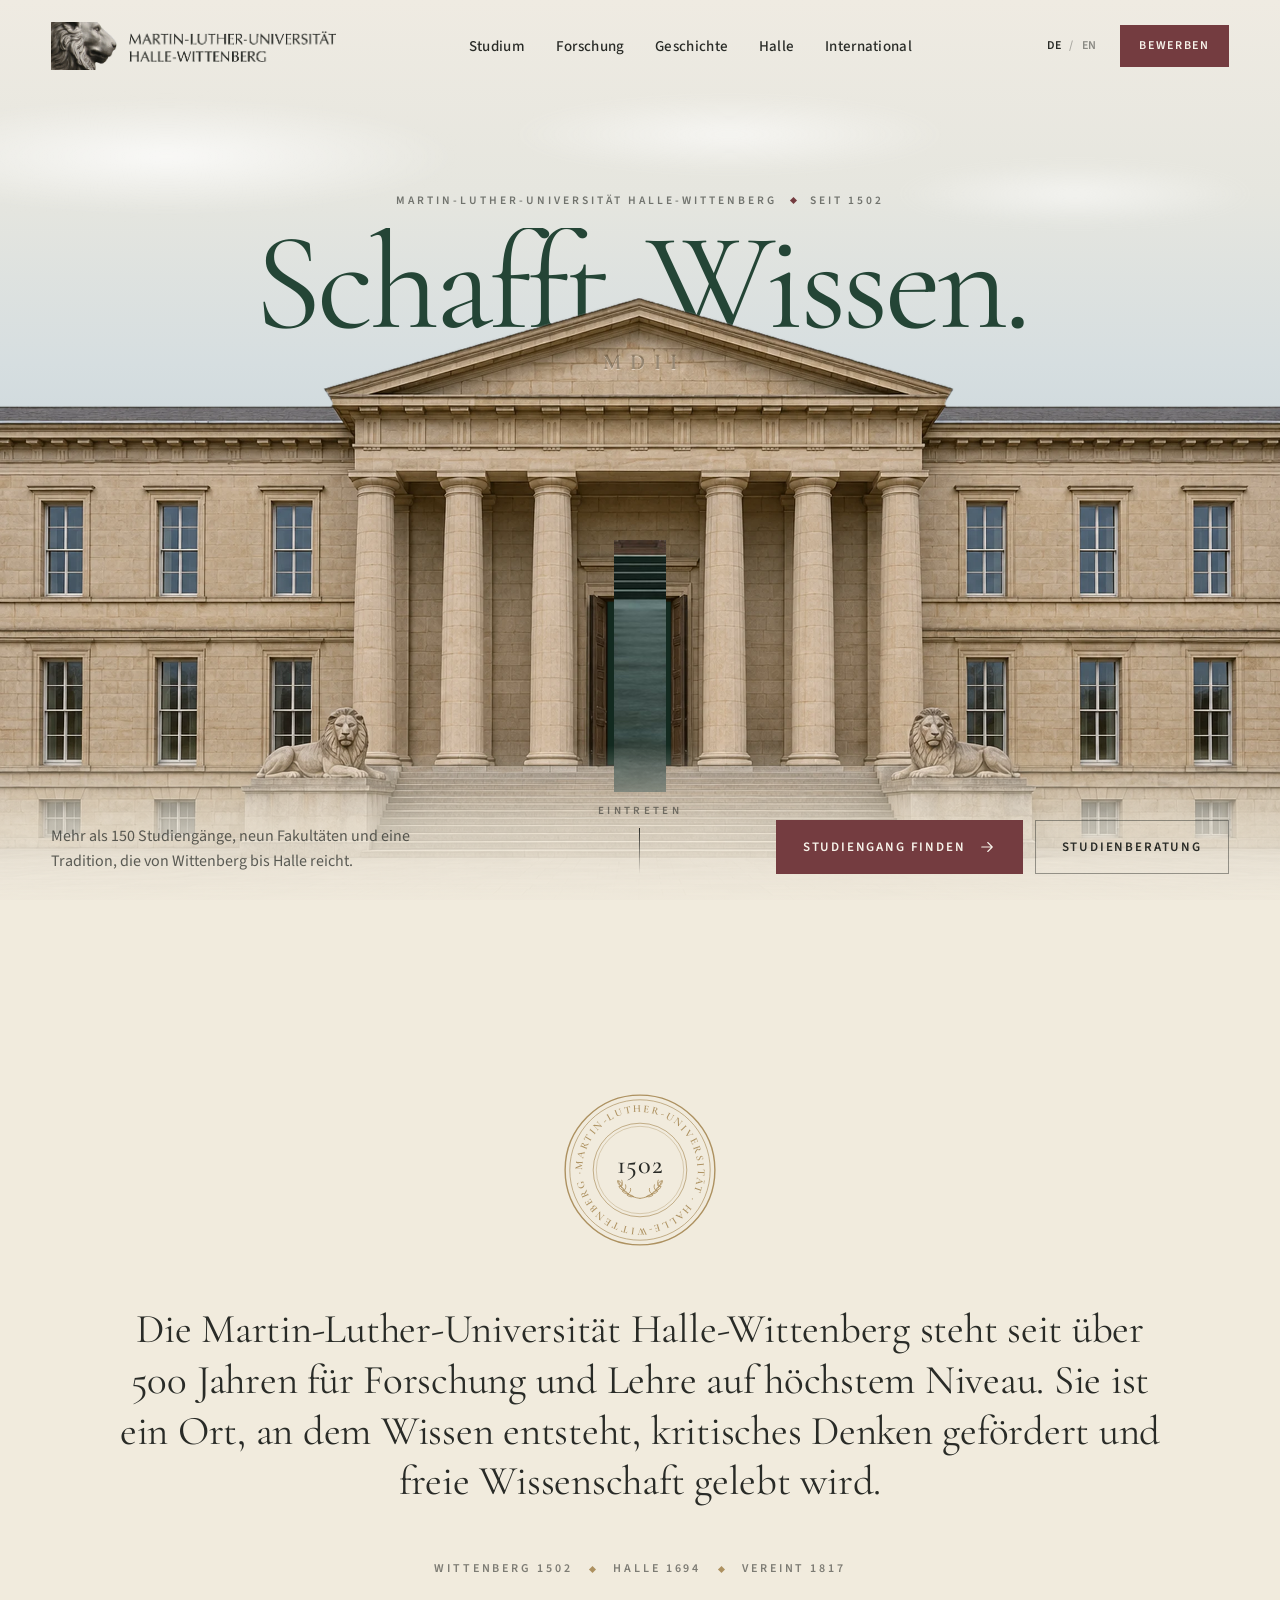
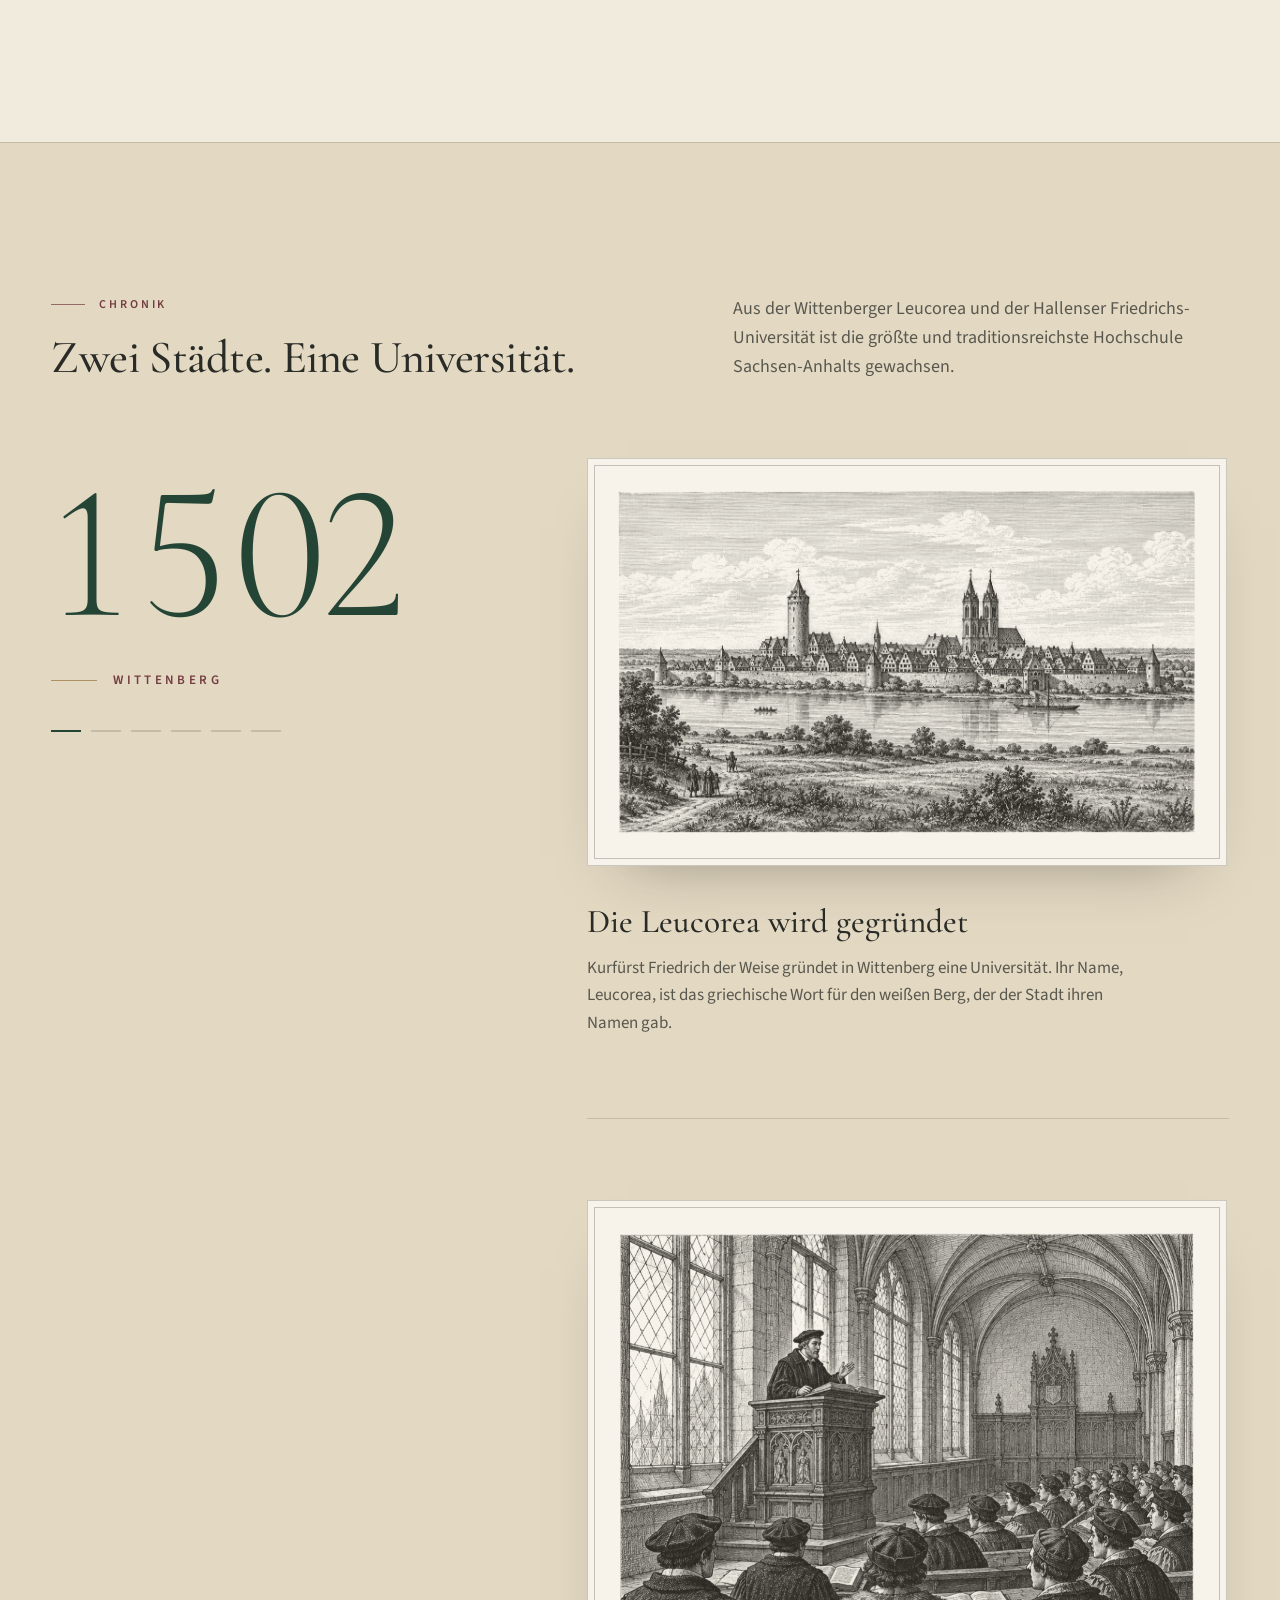
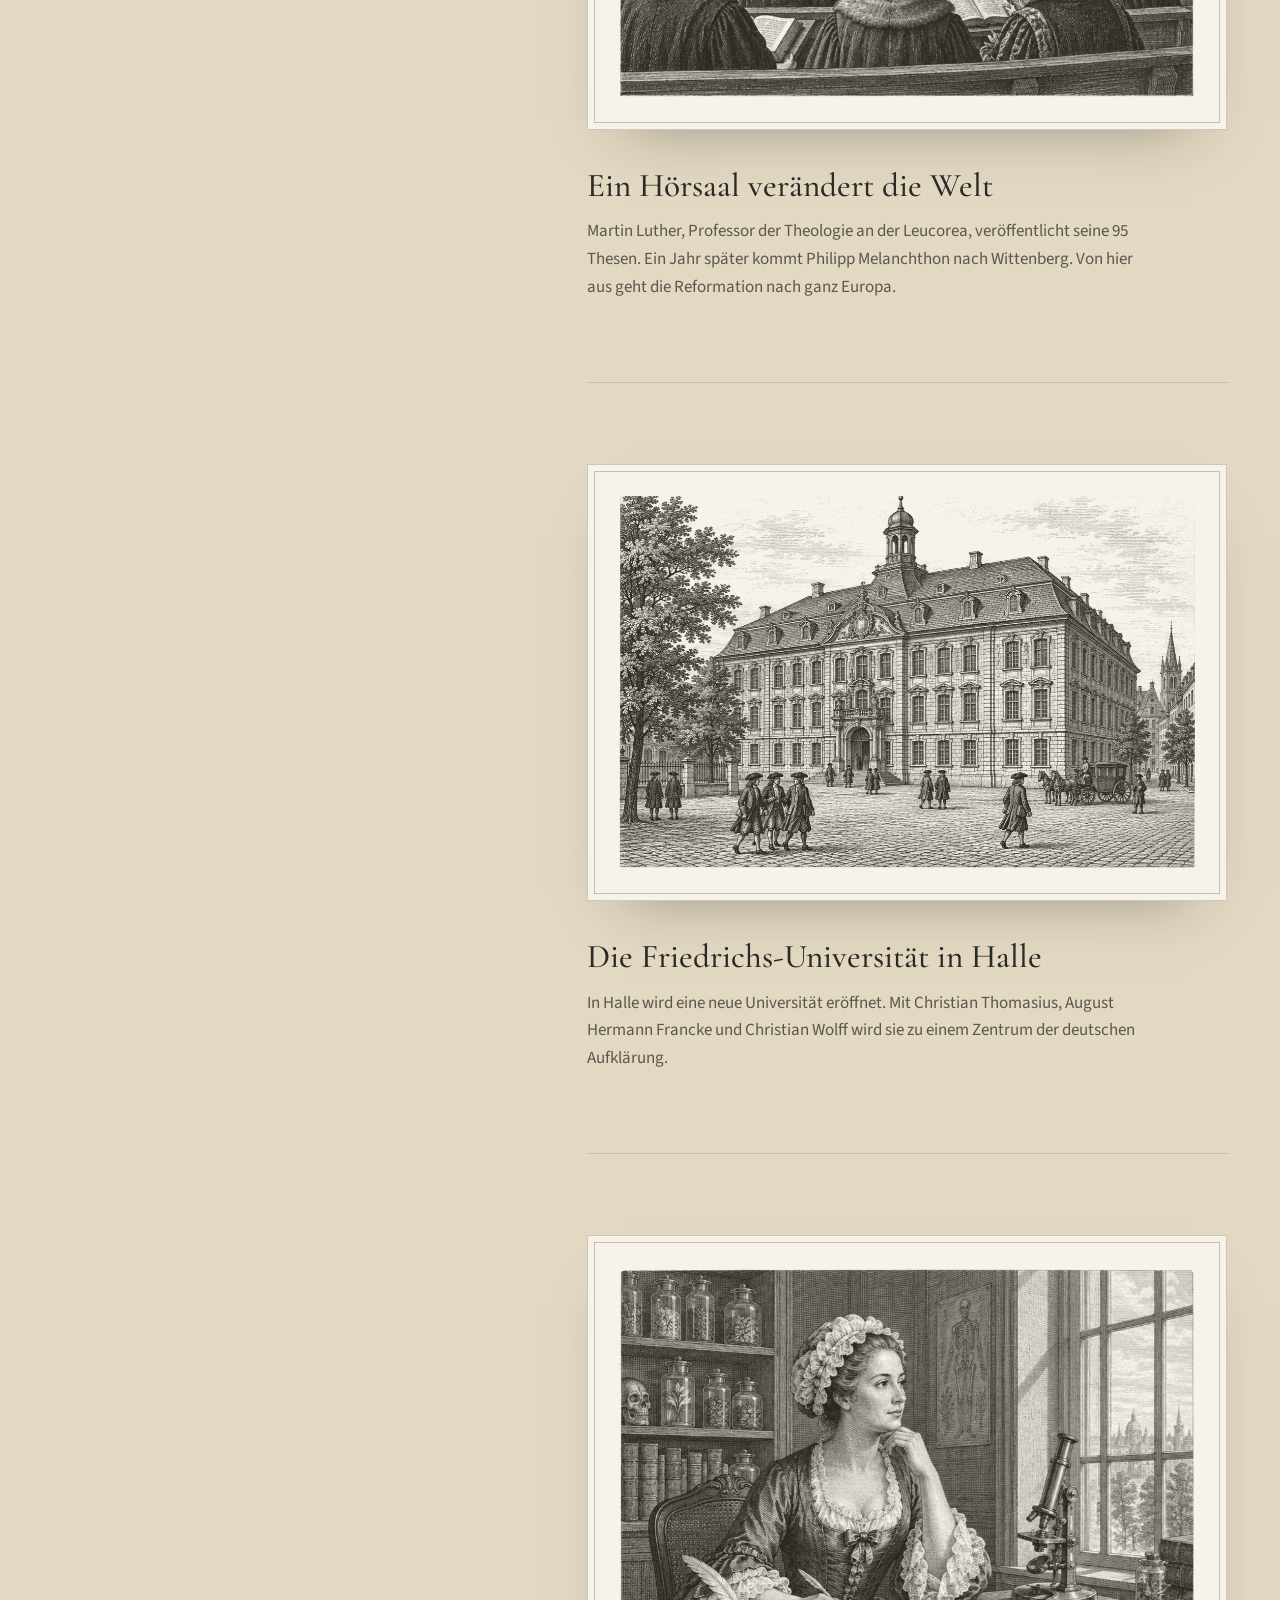
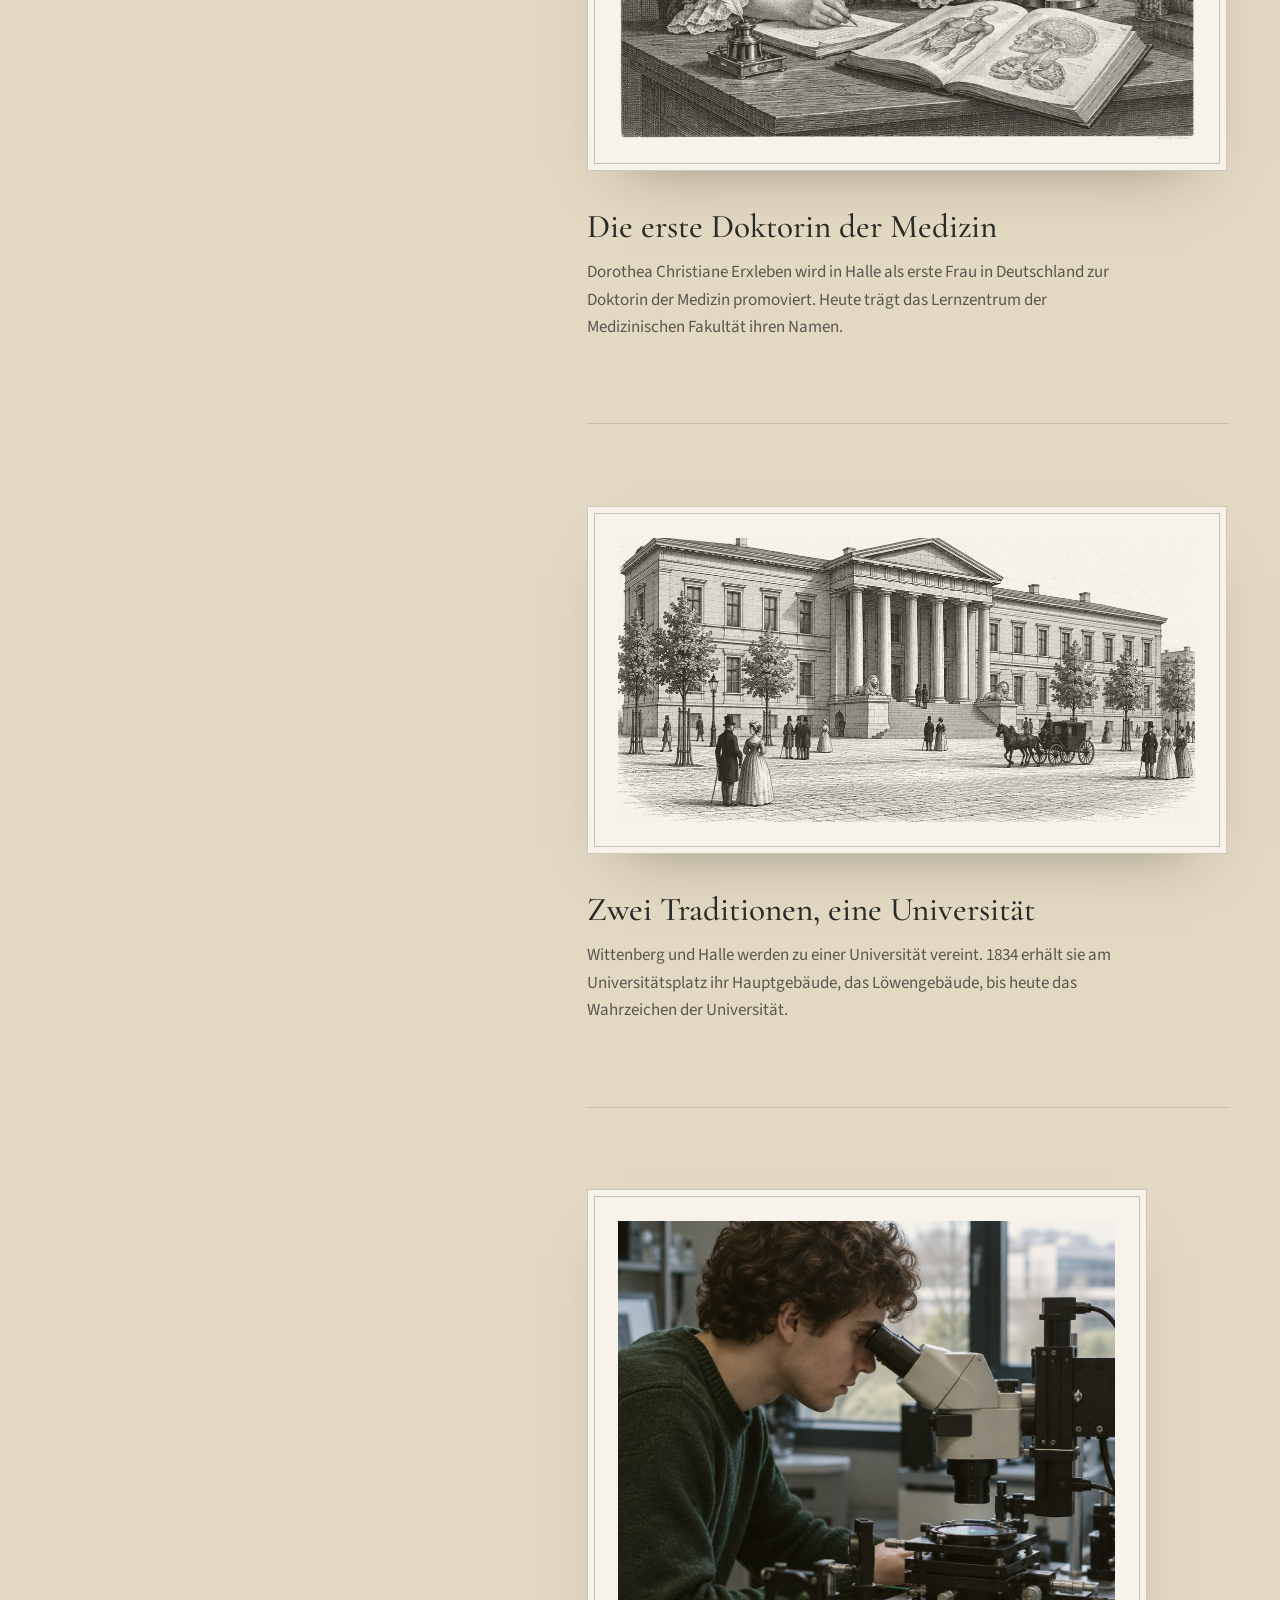
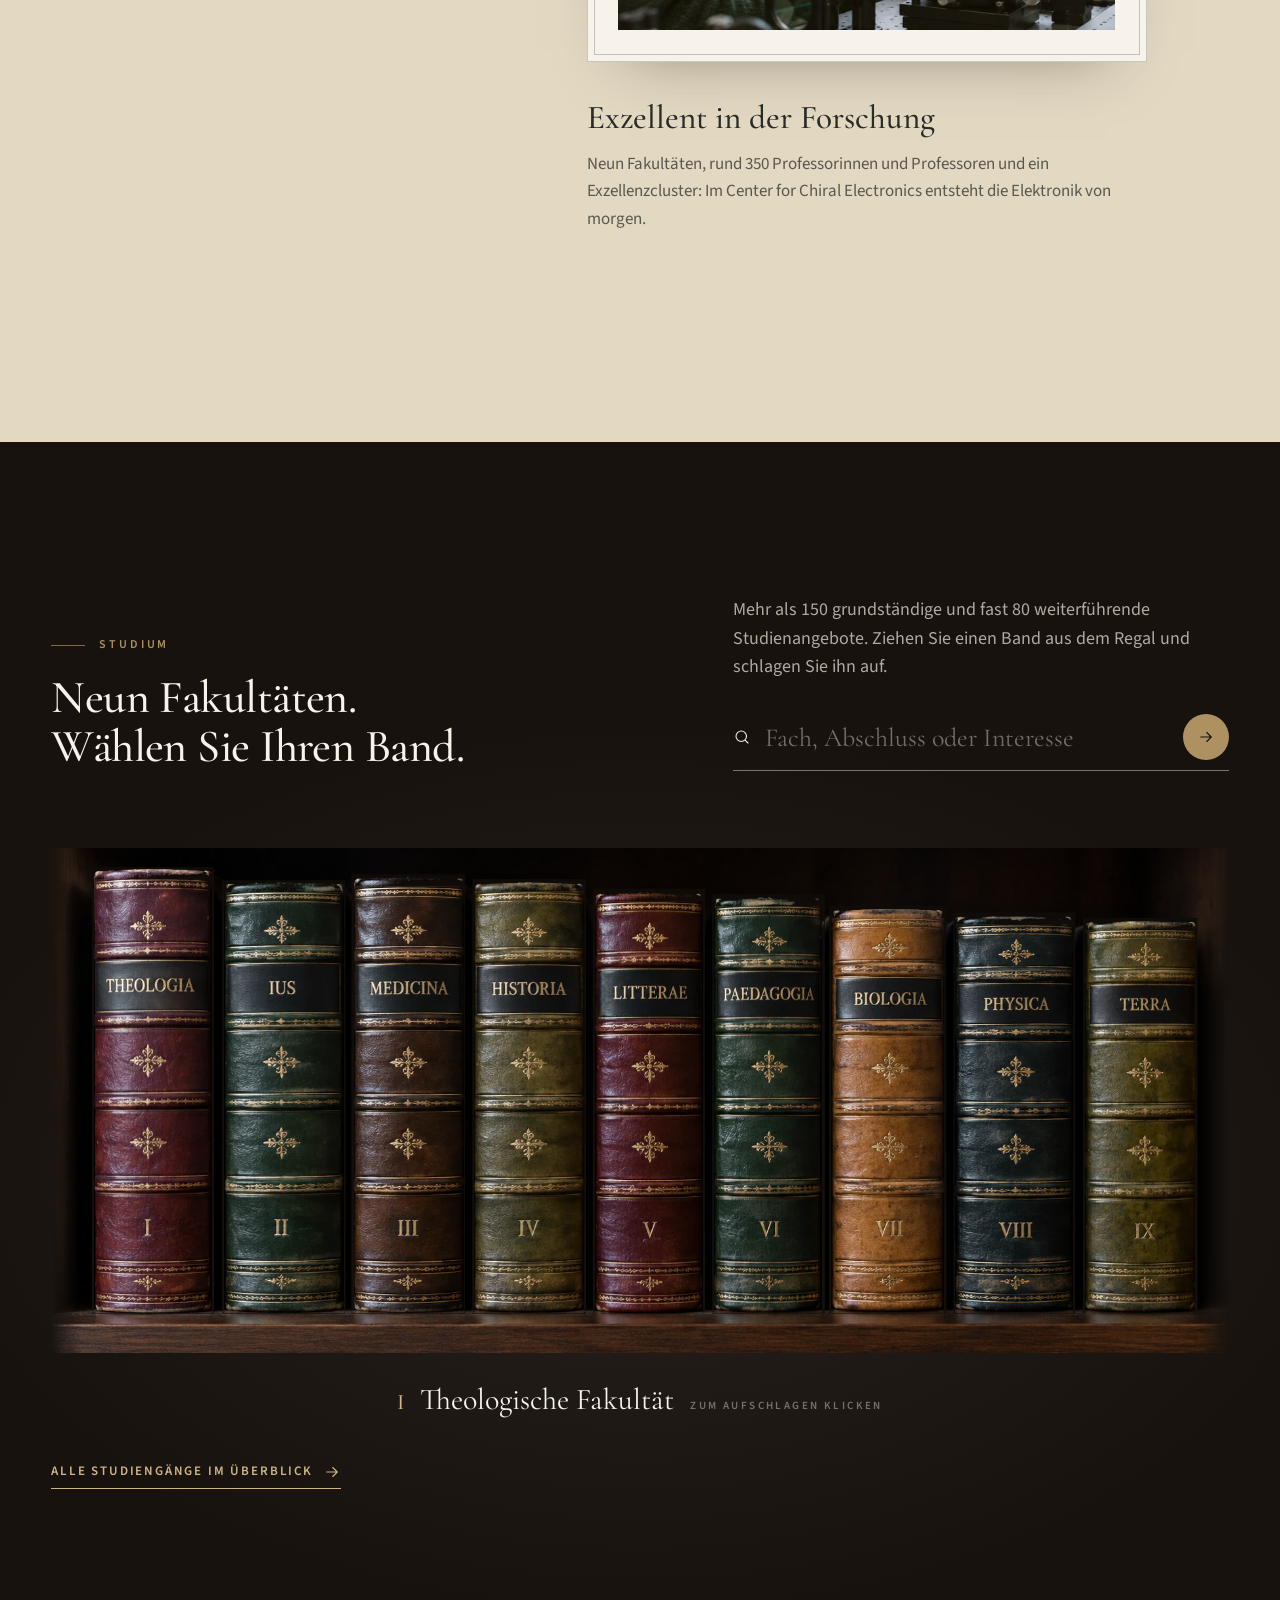
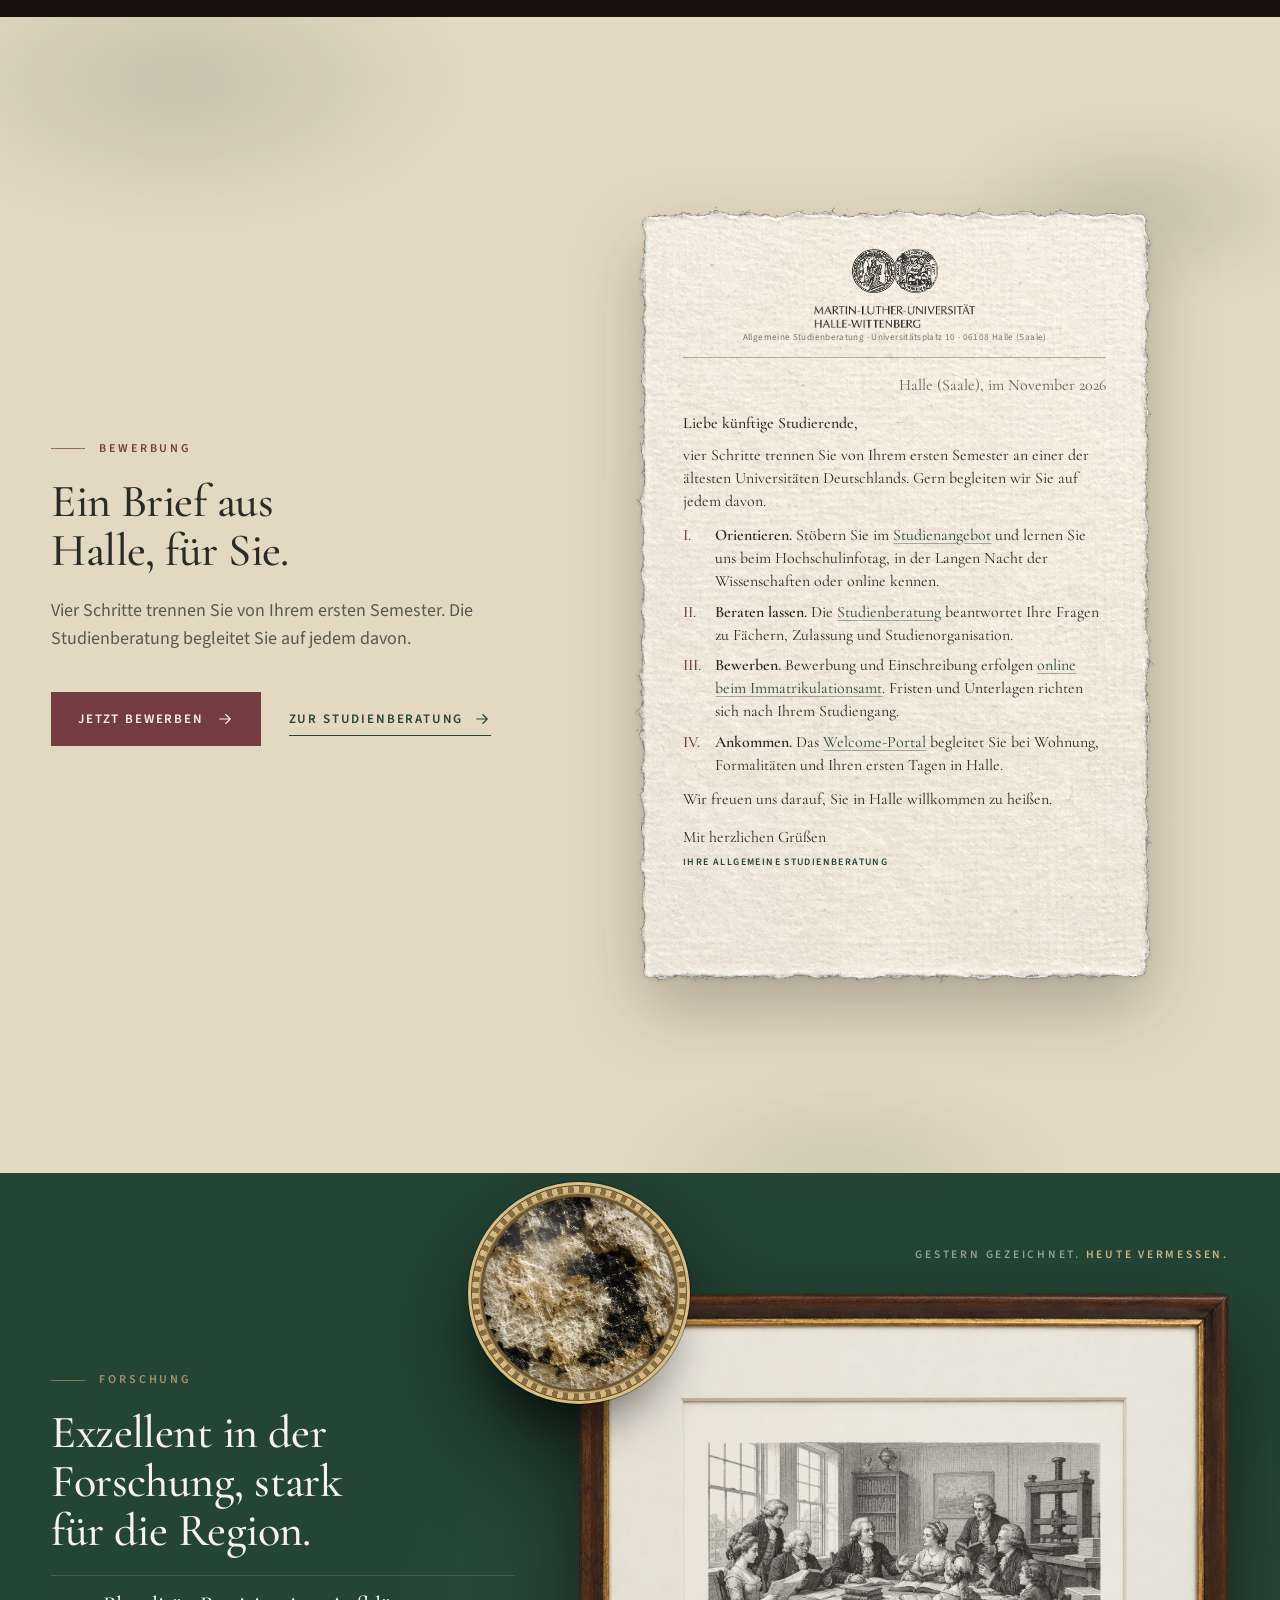
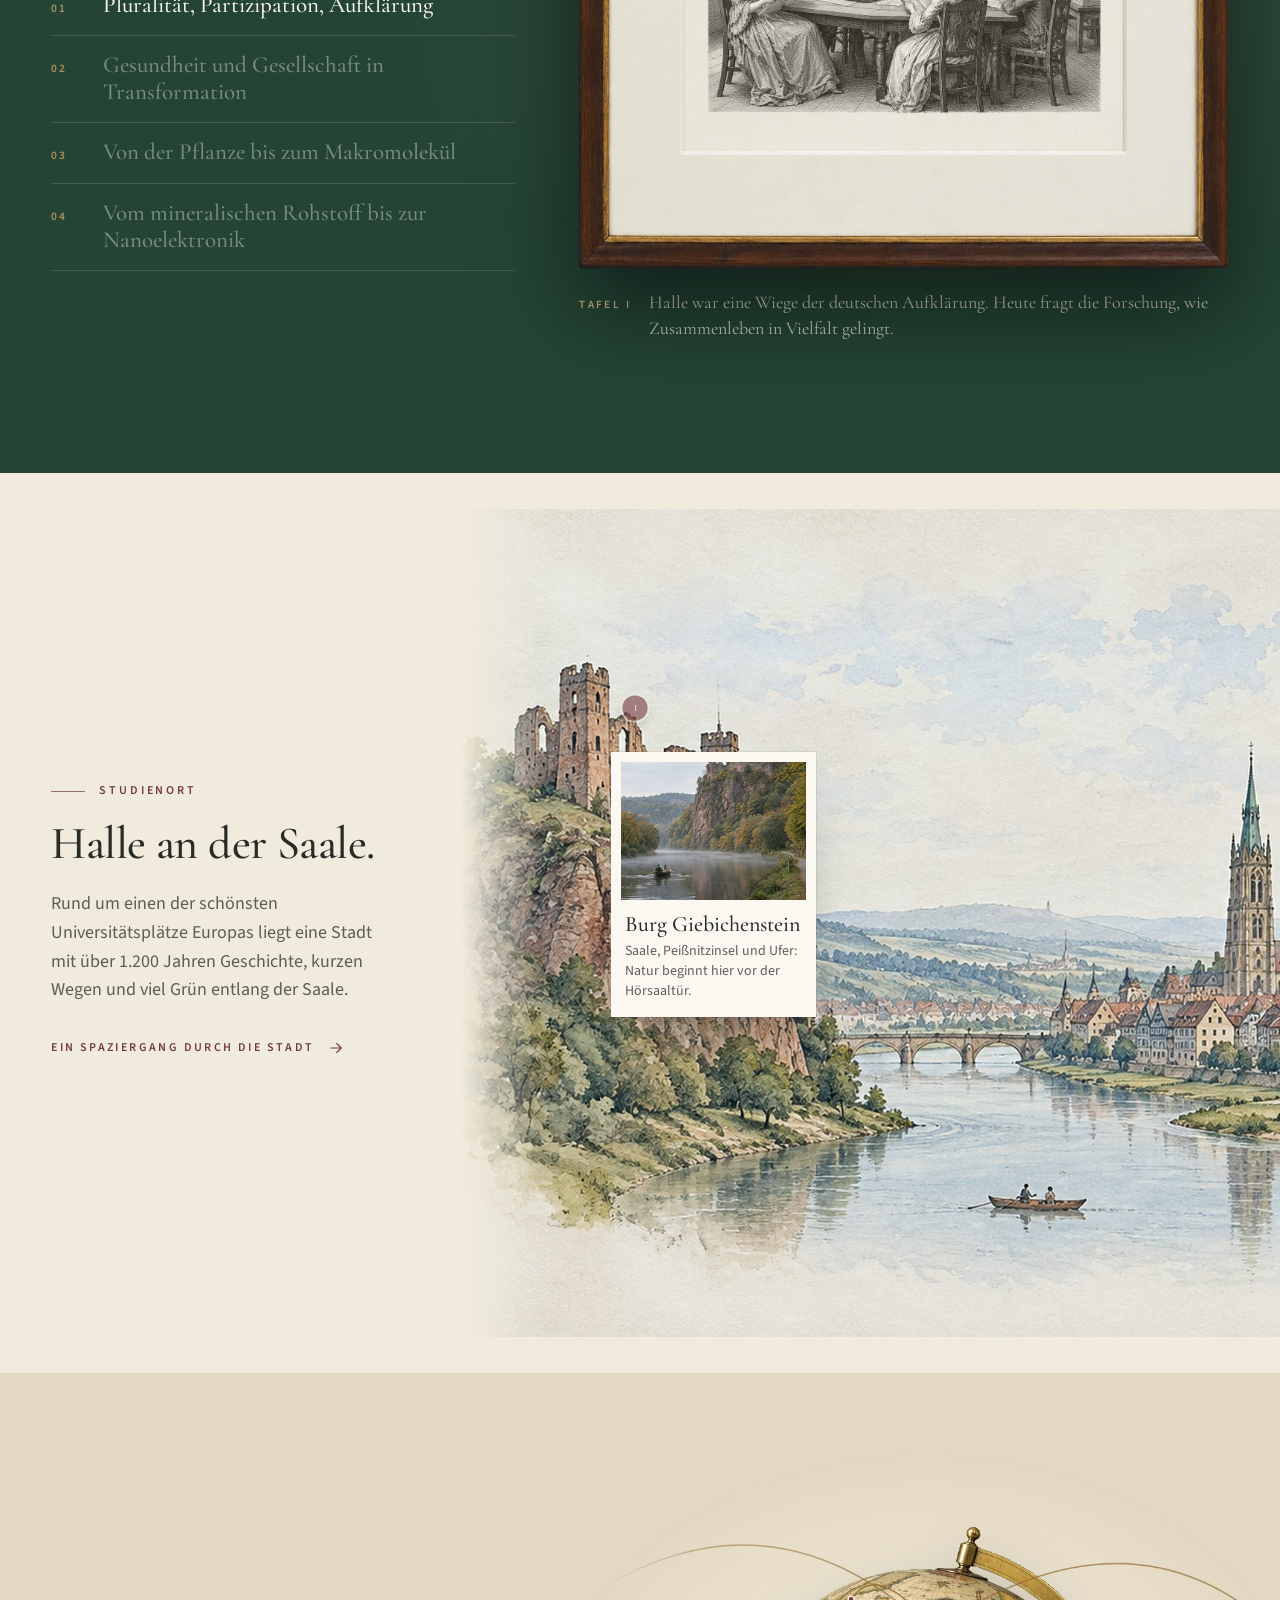
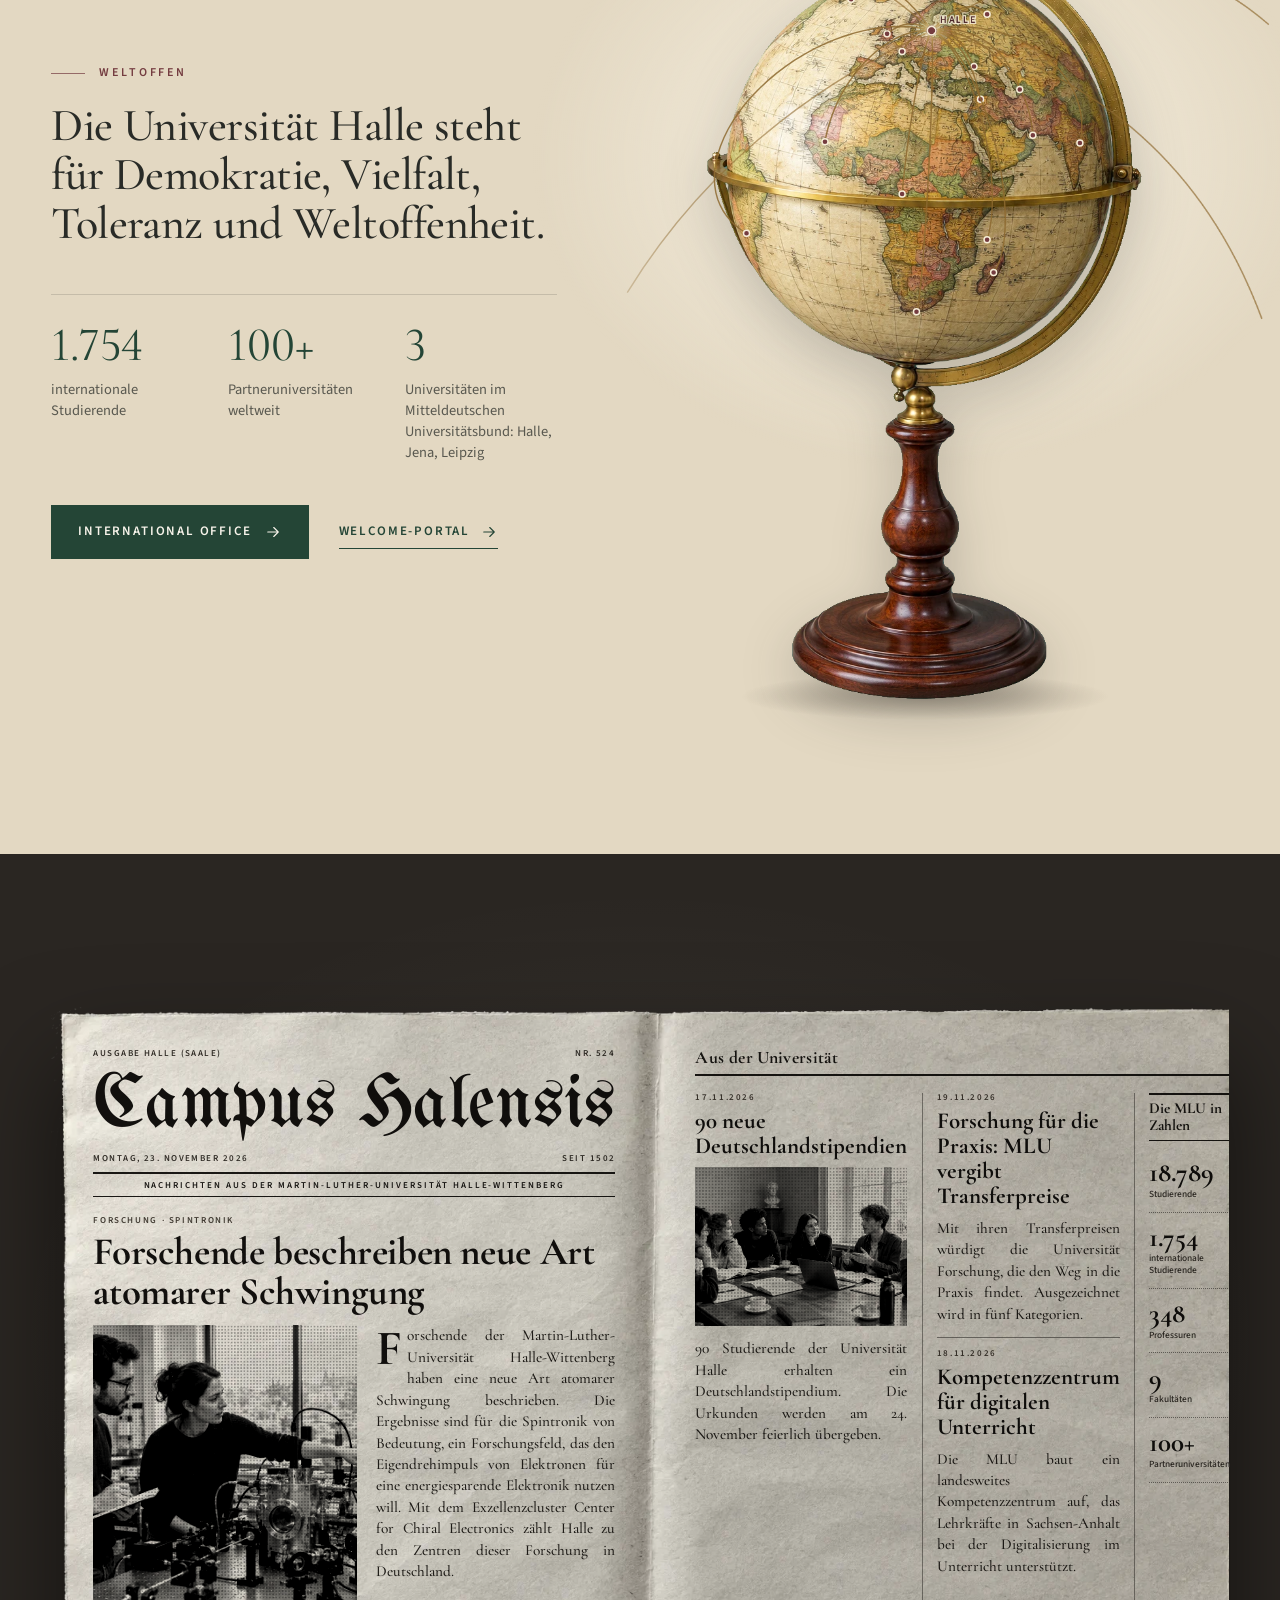
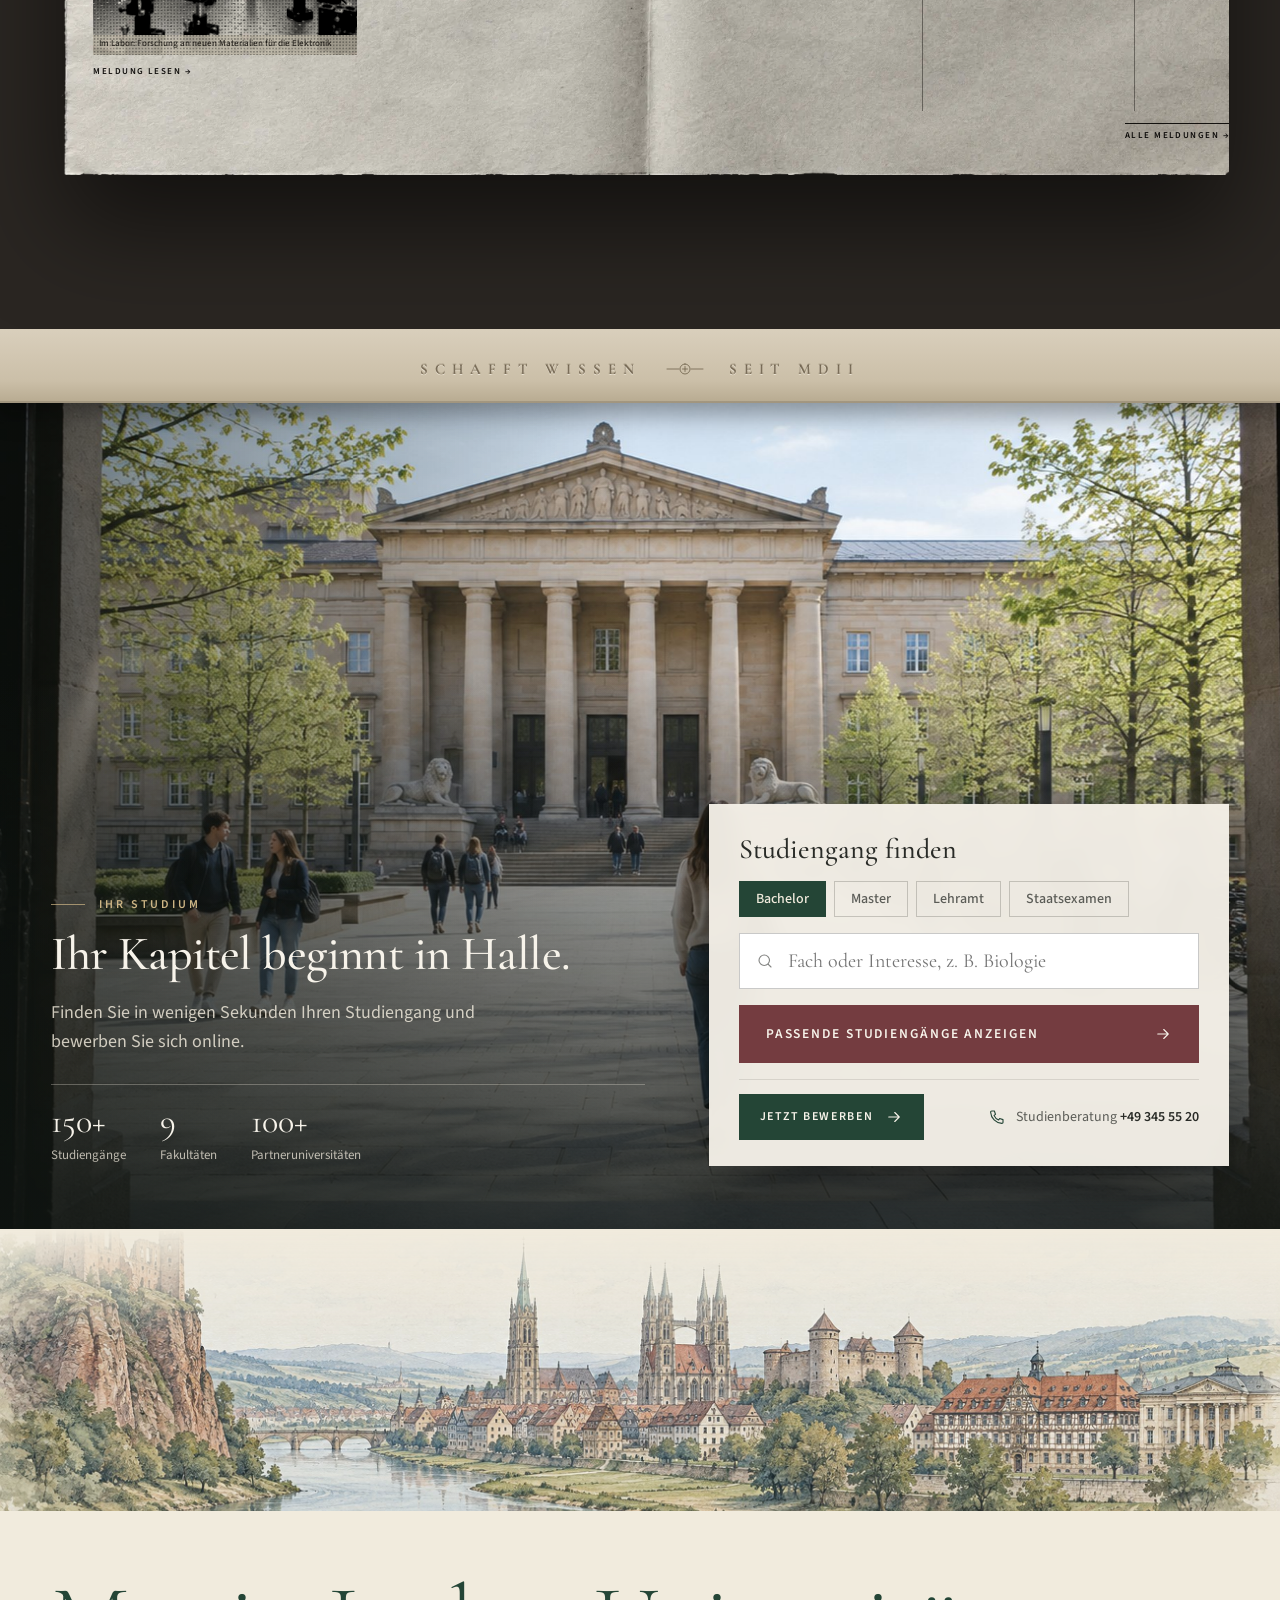
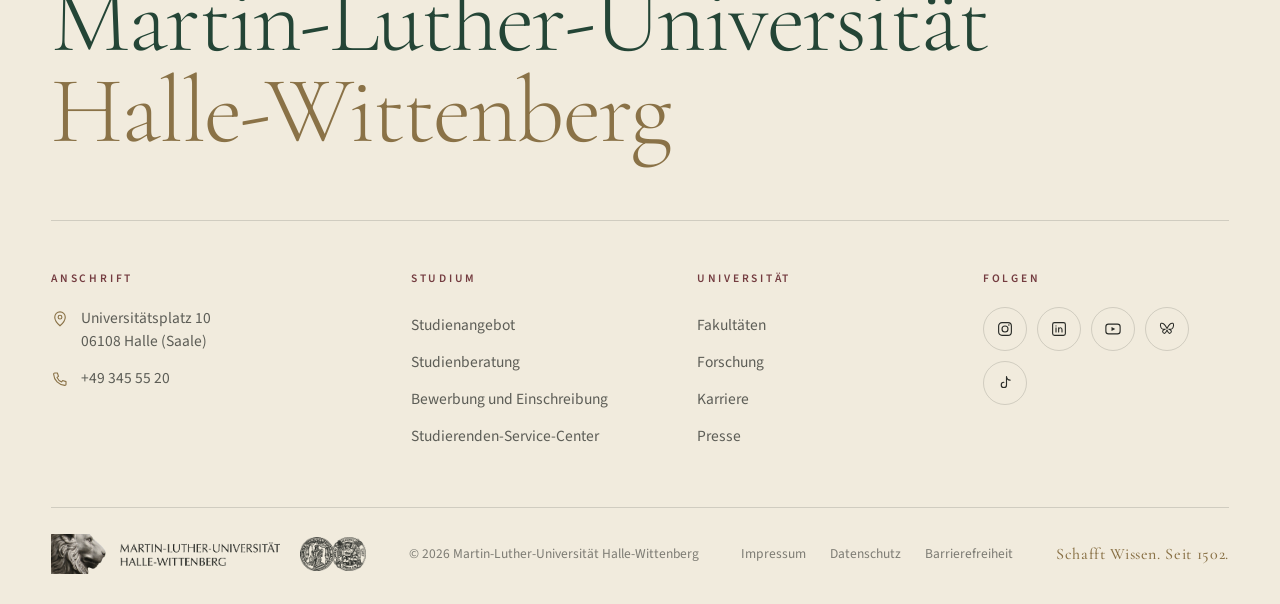
==== commit 7101b186: "Book turn from spine to cover, shelf restore, globe over background, social share image - Reader: th" ====
--- a/index.html
+++ b/index.html
@@ -6,6 +6,14 @@
 <title>Martin-Luther-Universität Halle-Wittenberg · Schafft Wissen. Seit 1502.</title>
 <meta name="description" content="Mehr als 150 Studiengänge, neun Fakultäten und über 500 Jahre Tradition. Studieren an der Martin-Luther-Universität Halle-Wittenberg.">
 <meta name="theme-color" content="#244536">
+<meta property="og:type" content="website">
+<meta property="og:title" content="Martin-Luther-Universität Halle-Wittenberg · Schafft Wissen. Seit 1502.">
+<meta property="og:description" content="Mehr als 150 Studiengänge, neun Fakultäten und über 500 Jahre Tradition. Studieren in Halle an der Saale.">
+<meta property="og:image" content="assets/img/og-image.jpg">
+<meta property="og:image:width" content="1200">
+<meta property="og:image:height" content="630">
+<meta name="twitter:card" content="summary_large_image">
+<meta name="twitter:image" content="assets/img/og-image.jpg">
 <link rel="preconnect" href="https://fonts.googleapis.com">
 <link rel="preconnect" href="https://fonts.gstatic.com" crossorigin>
 <link href="https://fonts.googleapis.com/css2?family=Cormorant+Garamond:wght@300;400;500;600&family=Source+Sans+3:wght@400;500;600&family=UnifrakturMaguntia&display=swap" rel="stylesheet">
@@ -14,7 +22,7 @@
 <link rel="stylesheet" href="assets/site.css">
 <script>
   (function(){var d=document.documentElement,q=location.search;d.classList.add('js');
-  if(/[?&]figma/.test(q)||navigator.webdriver){d.classList.add('figma')}})();
+  if(/[?&]figma/.test(q)||navigator.webdriver){d.classList.add('figma')}if(/[?&]og/.test(q)){d.classList.add('og')}})();
 </script>
 </head>
 <body>
@@ -177,7 +185,7 @@
         </li>
         <li class="entry entry--now" data-year="2026" data-place="Halle (Saale)">
           <p class="entry__year">2026</p>
-          <figure class="photo"><img src="assets/img/lab.jpg" alt="Ein Forscher am Mikroskop in einem Physiklabor" loading="eager" width="1200" height="1500"></figure>
+          <figure class="print print--photo"><img src="assets/img/lab.jpg" alt="Ein Forscher am Mikroskop in einem Physiklabor" loading="eager" width="1200" height="1500"></figure>
           <h3 data-i18n="e6.t">Exzellent in der Forschung</h3>
           <p data-i18n="e6.p">Neun Fakultäten, rund 350 Professorinnen und Professoren und ein Exzellenzcluster: Im Center for Chiral Electronics entsteht die Elektronik von morgen.</p>
         </li>
@@ -358,7 +366,7 @@
         <a class="tlink" href="https://www.mlu.de/welcome" target="_blank" rel="noopener"><span>Welcome-Portal</span><svg class="ic"><use href="#i-arrow"/></svg></a>
       </div>
     </div>
-    <figure class="world__photo"><div class="world__zoom"><img src="assets/img/globe.jpg" alt="Antiker Globus auf Messingständer mit Verbindungen von Halle in die Welt" width="1300" height="1300" loading="lazy"><svg class="world__arcs" viewBox="0 0 1300 1300" preserveAspectRatio="xMidYMid slice" aria-hidden="true"><defs><filter id="glow" x="-20%" y="-20%" width="140%" height="140%"><feGaussianBlur stdDeviation="3.2" result="b"/><feMerge><feMergeNode in="b"/><feMergeNode in="SourceGraphic"/></feMerge></filter><radialGradient id="beacon"><stop offset="0" stop-color="#F6E3B4" stop-opacity=".95"/><stop offset=".45" stop-color="#C9A45C" stop-opacity=".45"/><stop offset="1" stop-color="#C9A45C" stop-opacity="0"/></radialGradient></defs><g class="arc" style="--i:0"><path class="arc__base" d="M797.0 221.0 L795.6 219.5 L794.2 218.0 L792.8 216.5 L791.3 215.1 L789.9 213.6 L788.4 212.2 L786.9 210.8 L785.5 209.4 L784.0 208.1 L782.4 206.9 L780.9 205.6 L779.4 204.4 L777.8 203.3 L776.3 202.3 L774.7 201.3 L773.1 200.3 L771.6 199.4 L770.0 198.6 L768.4 197.9 L766.8 197.2 L765.3 196.6 L763.7 196.1 L762.1 195.7 L760.5 195.3 L759.0 195.0 L757.4 194.7 L755.9 194.5 L754.4 194.4 L752.8 194.4 L751.3 194.4 L749.8 194.5 L748.3 194.6 L746.9 194.8 L745.4 195.0 L744.0 195.3 L742.6 195.6 L741.1 195.9 L739.8 196.2 L738.4 196.6 L737.0 197.0" pathLength="1"/><path class="arc__comet" d="M797.0 221.0 L795.6 219.5 L794.2 218.0 L792.8 216.5 L791.3 215.1 L789.9 213.6 L788.4 212.2 L786.9 210.8 L785.5 209.4 L784.0 208.1 L782.4 206.9 L780.9 205.6 L779.4 204.4 L777.8 203.3 L776.3 202.3 L774.7 201.3 L773.1 200.3 L771.6 199.4 L770.0 198.6 L768.4 197.9 L766.8 197.2 L765.3 196.6 L763.7 196.1 L762.1 195.7 L760.5 195.3 L759.0 195.0 L757.4 194.7 L755.9 194.5 L754.4 194.4 L752.8 194.4 L751.3 194.4 L749.8 194.5 L748.3 194.6 L746.9 194.8 L745.4 195.0 L744.0 195.3 L742.6 195.6 L741.1 195.9 L739.8 196.2 L738.4 196.6 L737.0 197.0" pathLength="1" filter="url(#glow)"/><circle class="arc__end" cx="737" cy="197" r="6"/><circle class="arc__ring" cx="737" cy="197" r="6"/></g><g class="arc" style="--i:1"><path class="arc__base" d="M797.0 221.0 L798.9 218.9 L800.7 216.8 L802.6 214.8 L804.5 212.7 L806.4 210.7 L808.3 208.8 L810.3 206.8 L812.2 204.9 L814.1 203.1 L816.0 201.3 L818.0 199.6 L819.9 197.9 L821.8 196.4 L823.7 194.9 L825.6 193.5 L827.5 192.1 L829.3 190.9 L831.1 189.8 L833.0 188.8 L834.7 187.8 L836.5 187.0 L838.2 186.3 L839.9 185.6 L841.5 185.1 L843.2 184.7 L844.7 184.3 L846.3 184.1 L847.8 184.0 L849.3 183.9 L850.7 184.0 L852.1 184.1 L853.4 184.3 L854.7 184.6 L856.0 184.9 L857.3 185.3 L858.5 185.8 L859.6 186.3 L860.8 186.8 L861.9 187.4 L863.0 188.0" pathLength="1"/><path class="arc__comet" d="M797.0 221.0 L798.9 218.9 L800.7 216.8 L802.6 214.8 L804.5 212.7 L806.4 210.7 L808.3 208.8 L810.3 206.8 L812.2 204.9 L814.1 203.1 L816.0 201.3 L818.0 199.6 L819.9 197.9 L821.8 196.4 L823.7 194.9 L825.6 193.5 L827.5 192.1 L829.3 190.9 L831.1 189.8 L833.0 188.8 L834.7 187.8 L836.5 187.0 L838.2 186.3 L839.9 185.6 L841.5 185.1 L843.2 184.7 L844.7 184.3 L846.3 184.1 L847.8 184.0 L849.3 183.9 L850.7 184.0 L852.1 184.1 L853.4 184.3 L854.7 184.6 L856.0 184.9 L857.3 185.3 L858.5 185.8 L859.6 186.3 L860.8 186.8 L861.9 187.4 L863.0 188.0" pathLength="1" filter="url(#glow)"/><circle class="arc__end" cx="863" cy="188" r="6"/><circle class="arc__ring" cx="863" cy="188" r="6"/></g><g class="arc" style="--i:2"><path class="arc__base" d="M797.0 221.0 L798.4 221.8 L799.8 222.6 L801.2 223.5 L802.7 224.4 L804.1 225.4 L805.6 226.5 L807.0 227.7 L808.5 228.9 L809.9 230.3 L811.3 231.7 L812.8 233.2 L814.2 234.9 L815.6 236.6 L817.0 238.4 L818.4 240.4 L819.8 242.4 L821.1 244.5 L822.4 246.8 L823.7 249.1 L825.0 251.5 L826.2 254.1 L827.4 256.7 L828.6 259.4 L829.7 262.1 L830.8 265.0 L831.9 267.9 L832.9 270.8 L833.9 273.8 L834.9 276.9 L835.8 280.0 L836.6 283.2 L837.5 286.3 L838.3 289.5 L839.0 292.7 L839.8 296.0 L840.5 299.2 L841.1 302.4 L841.8 305.6 L842.4 308.8 L843.0 312.0" pathLength="1"/><path class="arc__comet" d="M797.0 221.0 L798.4 221.8 L799.8 222.6 L801.2 223.5 L802.7 224.4 L804.1 225.4 L805.6 226.5 L807.0 227.7 L808.5 228.9 L809.9 230.3 L811.3 231.7 L812.8 233.2 L814.2 234.9 L815.6 236.6 L817.0 238.4 L818.4 240.4 L819.8 242.4 L821.1 244.5 L822.4 246.8 L823.7 249.1 L825.0 251.5 L826.2 254.1 L827.4 256.7 L828.6 259.4 L829.7 262.1 L830.8 265.0 L831.9 267.9 L832.9 270.8 L833.9 273.8 L834.9 276.9 L835.8 280.0 L836.6 283.2 L837.5 286.3 L838.3 289.5 L839.0 292.7 L839.8 296.0 L840.5 299.2 L841.1 302.4 L841.8 305.6 L842.4 308.8 L843.0 312.0" pathLength="1" filter="url(#glow)"/><circle class="arc__end" cx="843" cy="312" r="6"/><circle class="arc__ring" cx="843" cy="312" r="6"/></g><g class="arc" style="--i:3"><path class="arc__base" d="M797.0 221.0 L798.9 221.2 L800.7 221.5 L802.6 221.8 L804.5 222.1 L806.4 222.5 L808.3 223.0 L810.2 223.5 L812.2 224.0 L814.1 224.6 L816.0 225.3 L817.9 226.1 L819.8 226.9 L821.7 227.9 L823.6 228.9 L825.5 229.9 L827.4 231.1 L829.3 232.3 L831.1 233.7 L832.9 235.1 L834.7 236.6 L836.4 238.1 L838.1 239.8 L839.8 241.5 L841.5 243.3 L843.1 245.1 L844.7 247.0 L846.2 249.0 L847.7 251.0 L849.2 253.1 L850.6 255.2 L852.0 257.4 L853.4 259.6 L854.7 261.9 L856.0 264.1 L857.2 266.4 L858.4 268.7 L859.6 271.0 L860.8 273.4 L861.9 275.7 L863.0 278.0" pathLength="1"/><path class="arc__comet" d="M797.0 221.0 L798.9 221.2 L800.7 221.5 L802.6 221.8 L804.5 222.1 L806.4 222.5 L808.3 223.0 L810.2 223.5 L812.2 224.0 L814.1 224.6 L816.0 225.3 L817.9 226.1 L819.8 226.9 L821.7 227.9 L823.6 228.9 L825.5 229.9 L827.4 231.1 L829.3 232.3 L831.1 233.7 L832.9 235.1 L834.7 236.6 L836.4 238.1 L838.1 239.8 L839.8 241.5 L841.5 243.3 L843.1 245.1 L844.7 247.0 L846.2 249.0 L847.7 251.0 L849.2 253.1 L850.6 255.2 L852.0 257.4 L853.4 259.6 L854.7 261.9 L856.0 264.1 L857.2 266.4 L858.4 268.7 L859.6 271.0 L860.8 273.4 L861.9 275.7 L863.0 278.0" pathLength="1" filter="url(#glow)"/><circle class="arc__end" cx="863" cy="278" r="6"/><circle class="arc__ring" cx="863" cy="278" r="6"/></g><g class="arc" style="--i:4"><path class="arc__base" d="M797.0 221.0 L792.6 221.0 L788.0 221.3 L783.4 221.7 L778.5 222.3 L773.6 223.1 L768.5 224.2 L763.3 225.5 L758.0 227.0 L752.6 228.8 L747.1 230.9 L741.6 233.3 L735.9 235.9 L730.3 238.8 L724.6 242.0 L719.0 245.4 L713.3 249.1 L707.7 253.0 L702.2 257.2 L696.7 261.6 L691.3 266.2 L686.0 271.0 L680.8 276.0 L675.8 281.2 L670.9 286.5 L666.1 292.0 L661.6 297.5 L657.3 303.2 L653.1 308.9 L649.2 314.7 L645.4 320.5 L641.9 326.4 L638.6 332.2 L635.6 338.0 L632.7 343.8 L630.1 349.5 L627.7 355.2 L625.5 360.8 L623.5 366.3 L621.6 371.7 L620.0 377.0" pathLength="1"/><path class="arc__comet" d="M797.0 221.0 L792.6 221.0 L788.0 221.3 L783.4 221.7 L778.5 222.3 L773.6 223.1 L768.5 224.2 L763.3 225.5 L758.0 227.0 L752.6 228.8 L747.1 230.9 L741.6 233.3 L735.9 235.9 L730.3 238.8 L724.6 242.0 L719.0 245.4 L713.3 249.1 L707.7 253.0 L702.2 257.2 L696.7 261.6 L691.3 266.2 L686.0 271.0 L680.8 276.0 L675.8 281.2 L670.9 286.5 L666.1 292.0 L661.6 297.5 L657.3 303.2 L653.1 308.9 L649.2 314.7 L645.4 320.5 L641.9 326.4 L638.6 332.2 L635.6 338.0 L632.7 343.8 L630.1 349.5 L627.7 355.2 L625.5 360.8 L623.5 366.3 L621.6 371.7 L620.0 377.0" pathLength="1" filter="url(#glow)"/><circle class="arc__end" cx="620" cy="377" r="6"/><circle class="arc__ring" cx="620" cy="377" r="6"/></g><g class="arc" style="--i:5"><path class="arc__base" d="M797.0 221.0 L795.2 222.8 L793.4 224.9 L791.4 227.2 L789.4 229.8 L787.3 232.7 L785.1 235.9 L782.9 239.4 L780.6 243.2 L778.2 247.3 L775.8 251.8 L773.3 256.6 L770.7 261.6 L768.2 267.0 L765.5 272.7 L762.9 278.6 L760.2 284.8 L757.6 291.2 L754.9 297.8 L752.3 304.7 L749.7 311.7 L747.1 318.9 L744.5 326.2 L742.0 333.5 L739.5 341.0 L737.2 348.5 L734.8 356.1 L732.6 363.6 L730.4 371.2 L728.4 378.6 L726.4 386.0 L724.5 393.3 L722.7 400.5 L721.0 407.5 L719.4 414.4 L718.0 421.2 L716.6 427.7 L715.3 434.1 L714.1 440.3 L713.0 446.2 L712.0 452.0" pathLength="1"/><path class="arc__comet" d="M797.0 221.0 L795.2 222.8 L793.4 224.9 L791.4 227.2 L789.4 229.8 L787.3 232.7 L785.1 235.9 L782.9 239.4 L780.6 243.2 L778.2 247.3 L775.8 251.8 L773.3 256.6 L770.7 261.6 L768.2 267.0 L765.5 272.7 L762.9 278.6 L760.2 284.8 L757.6 291.2 L754.9 297.8 L752.3 304.7 L749.7 311.7 L747.1 318.9 L744.5 326.2 L742.0 333.5 L739.5 341.0 L737.2 348.5 L734.8 356.1 L732.6 363.6 L730.4 371.2 L728.4 378.6 L726.4 386.0 L724.5 393.3 L722.7 400.5 L721.0 407.5 L719.4 414.4 L718.0 421.2 L716.6 427.7 L715.3 434.1 L714.1 440.3 L713.0 446.2 L712.0 452.0" pathLength="1" filter="url(#glow)"/><circle class="arc__end" cx="712" cy="452" r="6"/><circle class="arc__ring" cx="712" cy="452" r="6"/></g><g class="arc" style="--i:6"><path class="arc__base" d="M797.0 221.0 L800.2 223.3 L803.6 226.0 L807.0 229.0 L810.4 232.4 L813.9 236.2 L817.4 240.4 L820.9 244.9 L824.5 249.9 L828.1 255.3 L831.6 261.0 L835.1 267.2 L838.6 273.7 L842.0 280.6 L845.3 287.8 L848.6 295.3 L851.8 303.1 L854.8 311.2 L857.7 319.6 L860.5 328.1 L863.1 336.8 L865.6 345.6 L867.9 354.6 L870.0 363.6 L871.9 372.6 L873.6 381.7 L875.2 390.7 L876.5 399.6 L877.6 408.4 L878.6 417.1 L879.3 425.6 L879.8 433.9 L880.2 442.0 L880.3 449.9 L880.3 457.5 L880.1 464.8 L879.8 471.8 L879.3 478.6 L878.6 485.0 L877.9 491.2 L877.0 497.0" pathLength="1"/><path class="arc__comet" d="M797.0 221.0 L800.2 223.3 L803.6 226.0 L807.0 229.0 L810.4 232.4 L813.9 236.2 L817.4 240.4 L820.9 244.9 L824.5 249.9 L828.1 255.3 L831.6 261.0 L835.1 267.2 L838.6 273.7 L842.0 280.6 L845.3 287.8 L848.6 295.3 L851.8 303.1 L854.8 311.2 L857.7 319.6 L860.5 328.1 L863.1 336.8 L865.6 345.6 L867.9 354.6 L870.0 363.6 L871.9 372.6 L873.6 381.7 L875.2 390.7 L876.5 399.6 L877.6 408.4 L878.6 417.1 L879.3 425.6 L879.8 433.9 L880.2 442.0 L880.3 449.9 L880.3 457.5 L880.1 464.8 L879.8 471.8 L879.3 478.6 L878.6 485.0 L877.9 491.2 L877.0 497.0" pathLength="1" filter="url(#glow)"/><circle class="arc__end" cx="877" cy="497" r="6"/><circle class="arc__ring" cx="877" cy="497" r="6"/></g><g class="arc" style="--i:7"><path class="arc__base" d="M797.0 221.0 L796.7 225.2 L796.2 230.3 L795.6 236.2 L794.9 243.1 L794.1 250.9 L793.2 259.7 L792.2 269.4 L791.0 279.9 L789.7 291.4 L788.3 303.6 L786.8 316.7 L785.2 330.4 L783.6 344.8 L781.8 359.7 L779.9 375.1 L778.0 390.9 L776.1 407.0 L774.1 423.3 L772.0 439.7 L770.0 456.0 L768.0 472.2 L765.9 488.2 L763.9 503.8 L762.0 519.0 L760.1 533.7 L758.2 547.7 L756.4 561.1 L754.8 573.7 L753.2 585.5 L751.7 596.4 L750.3 606.3 L749.0 615.3 L747.8 623.3 L746.8 630.3 L745.9 636.3 L745.1 641.3 L744.4 645.4 L743.8 648.5 L743.3 650.7 L743.0 652.0" pathLength="1"/><path class="arc__comet" d="M797.0 221.0 L796.7 225.2 L796.2 230.3 L795.6 236.2 L794.9 243.1 L794.1 250.9 L793.2 259.7 L792.2 269.4 L791.0 279.9 L789.7 291.4 L788.3 303.6 L786.8 316.7 L785.2 330.4 L783.6 344.8 L781.8 359.7 L779.9 375.1 L778.0 390.9 L776.1 407.0 L774.1 423.3 L772.0 439.7 L770.0 456.0 L768.0 472.2 L765.9 488.2 L763.9 503.8 L762.0 519.0 L760.1 533.7 L758.2 547.7 L756.4 561.1 L754.8 573.7 L753.2 585.5 L751.7 596.4 L750.3 606.3 L749.0 615.3 L747.8 623.3 L746.8 630.3 L745.9 636.3 L745.1 641.3 L744.4 645.4 L743.8 648.5 L743.3 650.7 L743.0 652.0" pathLength="1" filter="url(#glow)"/><circle class="arc__end" cx="743" cy="652" r="6"/><circle class="arc__ring" cx="743" cy="652" r="6"/></g><g class="arc" style="--i:8"><path class="arc__base" d="M797.0 221.0 L801.3 224.3 L805.8 228.3 L810.4 233.0 L815.0 238.3 L819.8 244.3 L824.6 251.0 L829.4 258.4 L834.3 266.5 L839.1 275.3 L843.9 284.7 L848.7 294.7 L853.3 305.4 L857.8 316.5 L862.2 328.2 L866.4 340.3 L870.5 352.7 L874.3 365.5 L877.8 378.5 L881.1 391.7 L884.1 405.0 L886.8 418.3 L889.2 431.6 L891.3 444.8 L893.0 457.7 L894.4 470.5 L895.5 482.9 L896.2 494.9 L896.5 506.4 L896.5 517.5 L896.2 528.0 L895.6 538.0 L894.6 547.3 L893.4 556.0 L891.8 564.0 L890.0 571.4 L888.0 578.0 L885.8 584.0 L883.3 589.3 L880.7 594.0 L878.0 598.0" pathLength="1"/><path class="arc__comet" d="M797.0 221.0 L801.3 224.3 L805.8 228.3 L810.4 233.0 L815.0 238.3 L819.8 244.3 L824.6 251.0 L829.4 258.4 L834.3 266.5 L839.1 275.3 L843.9 284.7 L848.7 294.7 L853.3 305.4 L857.8 316.5 L862.2 328.2 L866.4 340.3 L870.5 352.7 L874.3 365.5 L877.8 378.5 L881.1 391.7 L884.1 405.0 L886.8 418.3 L889.2 431.6 L891.3 444.8 L893.0 457.7 L894.4 470.5 L895.5 482.9 L896.2 494.9 L896.5 506.4 L896.5 517.5 L896.2 528.0 L895.6 538.0 L894.6 547.3 L893.4 556.0 L891.8 564.0 L890.0 571.4 L888.0 578.0 L885.8 584.0 L883.3 589.3 L880.7 594.0 L878.0 598.0" pathLength="1" filter="url(#glow)"/><circle class="arc__end" cx="878" cy="598" r="6"/><circle class="arc__ring" cx="878" cy="598" r="6"/></g><g class="arc" style="--i:9"><path class="arc__base" d="M797.0 221.0 L804.0 220.2 L811.3 219.5 L818.6 219.1 L826.2 218.9 L833.9 218.9 L841.7 219.2 L849.6 219.8 L857.7 220.7 L865.7 221.9 L873.8 223.4 L881.9 225.3 L890.0 227.4 L898.0 229.9 L906.0 232.7 L913.8 235.8 L921.5 239.2 L929.0 243.0 L936.3 247.0 L943.4 251.3 L950.2 255.9 L956.8 260.7 L963.0 265.8 L968.9 271.0 L974.5 276.5 L979.7 282.1 L984.5 287.9 L989.0 293.8 L993.0 299.8 L996.7 305.9 L999.9 312.0 L1002.8 318.2 L1005.2 324.4 L1007.3 330.6 L1009.0 336.7 L1010.3 342.8 L1011.3 348.8 L1011.9 354.8 L1012.2 360.6 L1012.2 366.4 L1012.0 372.0" pathLength="1"/><path class="arc__comet" d="M797.0 221.0 L804.0 220.2 L811.3 219.5 L818.6 219.1 L826.2 218.9 L833.9 218.9 L841.7 219.2 L849.6 219.8 L857.7 220.7 L865.7 221.9 L873.8 223.4 L881.9 225.3 L890.0 227.4 L898.0 229.9 L906.0 232.7 L913.8 235.8 L921.5 239.2 L929.0 243.0 L936.3 247.0 L943.4 251.3 L950.2 255.9 L956.8 260.7 L963.0 265.8 L968.9 271.0 L974.5 276.5 L979.7 282.1 L984.5 287.9 L989.0 293.8 L993.0 299.8 L996.7 305.9 L999.9 312.0 L1002.8 318.2 L1005.2 324.4 L1007.3 330.6 L1009.0 336.7 L1010.3 342.8 L1011.3 348.8 L1011.9 354.8 L1012.2 360.6 L1012.2 366.4 L1012.0 372.0" pathLength="1" filter="url(#glow)"/><circle class="arc__end" cx="1012" cy="372" r="6"/><circle class="arc__ring" cx="1012" cy="372" r="6"/></g><g class="arc" style="--i:10"><path class="arc__base" d="M797.0 221.0 L801.0 221.5 L805.2 222.1 L809.3 222.9 L813.6 223.8 L817.9 224.8 L822.2 226.1 L826.6 227.5 L831.1 229.0 L835.5 230.8 L839.9 232.8 L844.4 235.0 L848.8 237.3 L853.2 239.9 L857.6 242.7 L861.9 245.6 L866.2 248.8 L870.4 252.1 L874.5 255.7 L878.5 259.4 L882.5 263.2 L886.3 267.3 L889.9 271.4 L893.5 275.7 L896.9 280.2 L900.1 284.7 L903.2 289.3 L906.2 294.1 L909.0 298.8 L911.6 303.7 L914.0 308.6 L916.3 313.5 L918.4 318.4 L920.4 323.3 L922.2 328.3 L923.8 333.2 L925.3 338.0 L926.7 342.9 L927.9 347.6 L929.0 352.3 L930.0 357.0" pathLength="1"/><path class="arc__comet" d="M797.0 221.0 L801.0 221.5 L805.2 222.1 L809.3 222.9 L813.6 223.8 L817.9 224.8 L822.2 226.1 L826.6 227.5 L831.1 229.0 L835.5 230.8 L839.9 232.8 L844.4 235.0 L848.8 237.3 L853.2 239.9 L857.6 242.7 L861.9 245.6 L866.2 248.8 L870.4 252.1 L874.5 255.7 L878.5 259.4 L882.5 263.2 L886.3 267.3 L889.9 271.4 L893.5 275.7 L896.9 280.2 L900.1 284.7 L903.2 289.3 L906.2 294.1 L909.0 298.8 L911.6 303.7 L914.0 308.6 L916.3 313.5 L918.4 318.4 L920.4 323.3 L922.2 328.3 L923.8 333.2 L925.3 338.0 L926.7 342.9 L927.9 347.6 L929.0 352.3 L930.0 357.0" pathLength="1" filter="url(#glow)"/><circle class="arc__end" cx="930" cy="357" r="6"/><circle class="arc__ring" cx="930" cy="357" r="6"/></g><g class="arc" style="--i:11"><path class="arc__base" d="M797.0 221.0 L801.7 220.0 L806.4 219.1 L811.3 218.2 L816.2 217.5 L821.2 216.9 L826.2 216.3 L831.2 216.0 L836.4 215.7 L841.5 215.7 L846.6 215.8 L851.8 216.0 L856.9 216.4 L862.1 217.0 L867.2 217.8 L872.2 218.8 L877.2 220.0 L882.2 221.3 L887.0 222.8 L891.7 224.5 L896.4 226.4 L900.9 228.5 L905.3 230.7 L909.6 233.1 L913.7 235.7 L917.7 238.4 L921.5 241.2 L925.1 244.2 L928.6 247.3 L931.8 250.5 L935.0 253.8 L937.9 257.2 L940.7 260.7 L943.3 264.3 L945.7 267.9 L947.9 271.5 L950.0 275.2 L952.0 278.9 L953.8 282.6 L955.5 286.3 L957.0 290.0" pathLength="1"/><path class="arc__comet" d="M797.0 221.0 L801.7 220.0 L806.4 219.1 L811.3 218.2 L816.2 217.5 L821.2 216.9 L826.2 216.3 L831.2 216.0 L836.4 215.7 L841.5 215.7 L846.6 215.8 L851.8 216.0 L856.9 216.4 L862.1 217.0 L867.2 217.8 L872.2 218.8 L877.2 220.0 L882.2 221.3 L887.0 222.8 L891.7 224.5 L896.4 226.4 L900.9 228.5 L905.3 230.7 L909.6 233.1 L913.7 235.7 L917.7 238.4 L921.5 241.2 L925.1 244.2 L928.6 247.3 L931.8 250.5 L935.0 253.8 L937.9 257.2 L940.7 260.7 L943.3 264.3 L945.7 267.9 L947.9 271.5 L950.0 275.2 L952.0 278.9 L953.8 282.6 L955.5 286.3 L957.0 290.0" pathLength="1" filter="url(#glow)"/><circle class="arc__end" cx="957" cy="290" r="6"/><circle class="arc__ring" cx="957" cy="290" r="6"/></g><g class="arc" style="--i:12"><path class="arc__base" d="M797.0 221.0 L786.9 219.1 L776.1 217.7 L764.8 216.8 L753.0 216.5 L740.7 216.9 L727.9 217.9 L714.7 219.5 L701.2 221.9 L687.4 224.9 L673.4 228.7 L659.3 233.2 L645.1 238.3 L631.0 244.2 L617.0 250.7 L603.2 257.9 L589.8 265.6 L576.7 273.9 L564.0 282.7 L551.9 292.0 L540.5 301.7 L529.7 311.7 L519.7 322.1 L510.5 332.6 L502.2 343.3 L494.8 354.1 L488.3 364.9 L482.9 375.6 L478.4 386.3 L474.9 396.8 L472.4 407.0 L470.9 417.0 L470.3 426.7 L470.7 435.9 L472.1 444.8 L474.2 453.2 L477.2 461.2 L480.9 468.7 L485.4 475.6 L490.4 482.1 L496.0 488.0" pathLength="1"/><path class="arc__comet" d="M797.0 221.0 L786.9 219.1 L776.1 217.7 L764.8 216.8 L753.0 216.5 L740.7 216.9 L727.9 217.9 L714.7 219.5 L701.2 221.9 L687.4 224.9 L673.4 228.7 L659.3 233.2 L645.1 238.3 L631.0 244.2 L617.0 250.7 L603.2 257.9 L589.8 265.6 L576.7 273.9 L564.0 282.7 L551.9 292.0 L540.5 301.7 L529.7 311.7 L519.7 322.1 L510.5 332.6 L502.2 343.3 L494.8 354.1 L488.3 364.9 L482.9 375.6 L478.4 386.3 L474.9 396.8 L472.4 407.0 L470.9 417.0 L470.3 426.7 L470.7 435.9 L472.1 444.8 L474.2 453.2 L477.2 461.2 L480.9 468.7 L485.4 475.6 L490.4 482.1 L496.0 488.0" pathLength="1" filter="url(#glow)"/><circle class="arc__end" cx="496" cy="488" r="6"/><circle class="arc__ring" cx="496" cy="488" r="6"/></g><g class="arc" style="--i:13"><path class="arc__base" d="M797.0 221.0 L794.0 216.6 L791.0 212.2 L787.9 207.9 L784.8 203.6 L781.5 199.3 L778.2 195.1 L774.9 190.9 L771.5 186.9 L768.0 183.0 L764.5 179.2 L760.9 175.6 L757.3 172.1 L753.7 168.7 L750.1 165.6 L746.4 162.6 L742.8 159.9 L739.1 157.3 L735.5 155.0 L731.9 152.9 L728.3 151.0 L724.7 149.4 L721.2 148.0 L717.8 146.9 L714.4 146.0 L711.1 145.4 L707.8 145.0 L704.7 144.8 L701.6 144.8 L698.6 145.1 L695.7 145.6 L692.9 146.3 L690.2 147.2 L687.6 148.3 L685.0 149.6 L682.6 151.0 L680.3 152.6 L678.1 154.3 L676.0 156.1 L674.0 158.0 L672.0 160.0" pathLength="1"/><path class="arc__comet" d="M797.0 221.0 L794.0 216.6 L791.0 212.2 L787.9 207.9 L784.8 203.6 L781.5 199.3 L778.2 195.1 L774.9 190.9 L771.5 186.9 L768.0 183.0 L764.5 179.2 L760.9 175.6 L757.3 172.1 L753.7 168.7 L750.1 165.6 L746.4 162.6 L742.8 159.9 L739.1 157.3 L735.5 155.0 L731.9 152.9 L728.3 151.0 L724.7 149.4 L721.2 148.0 L717.8 146.9 L714.4 146.0 L711.1 145.4 L707.8 145.0 L704.7 144.8 L701.6 144.8 L698.6 145.1 L695.7 145.6 L692.9 146.3 L690.2 147.2 L687.6 148.3 L685.0 149.6 L682.6 151.0 L680.3 152.6 L678.1 154.3 L676.0 156.1 L674.0 158.0 L672.0 160.0" pathLength="1" filter="url(#glow)"/><circle class="arc__end" cx="672" cy="160" r="6"/><circle class="arc__ring" cx="672" cy="160" r="6"/></g><g class="halle"><circle class="halle__glow" cx="797" cy="221" r="34" fill="url(#beacon)"/><circle class="halle__ring" cx="797" cy="221" r="9"/><circle class="halle__ring halle__ring--2" cx="797" cy="221" r="9"/><circle class="halle__dot" cx="797" cy="221" r="8.5"/><text class="halle__label" x="813" y="207">Halle</text></g></svg></div><span class="world__light" aria-hidden="true"></span></figure>
+    <figure class="world__globe"><span class="world__halo" aria-hidden="true"></span><div class="world__zoom"><img src="assets/img/globe-cut.webp" alt="Antiker Globus auf Messingständer mit Verbindungen von Halle in die Welt" width="669" height="1184" loading="lazy"><svg class="world__arcs" viewBox="0 0 669 1184" aria-hidden="true"><defs><filter id="glow" x="-50%" y="-50%" width="200%" height="200%"><feGaussianBlur stdDeviation="2.4" result="b"/><feMerge><feMergeNode in="b"/><feMergeNode in="SourceGraphic"/></feMerge></filter><radialGradient id="beacon"><stop offset="0" stop-color="#FFF3D2" stop-opacity=".95"/><stop offset=".45" stop-color="#C9A45C" stop-opacity=".4"/><stop offset="1" stop-color="#C9A45C" stop-opacity="0"/></radialGradient><linearGradient id="fadeL" gradientUnits="userSpaceOnUse" x1="345" y1="160" x2="-150" y2="90"><stop offset="0" stop-color="#8E6A31"/><stop offset=".7" stop-color="#8E6A31" stop-opacity=".7"/><stop offset="1" stop-color="#8E6A31" stop-opacity="0"/></linearGradient></defs><g class="arc" style="--i:0"><path class="arc__base" d="M345.0 160.0 L343.4 159.1 L341.7 158.2 L340.1 157.3 L338.4 156.5 L336.7 155.7 L335.0 154.9 L333.2 154.2 L331.5 153.4 L329.7 152.8 L328.0 152.2 L326.2 151.7 L324.4 151.2 L322.6 150.8 L320.8 150.4 L319.0 150.1 L317.2 149.9 L315.4 149.8 L313.6 149.7 L311.8 149.7 L310.0 149.8 L308.2 150.0 L306.4 150.3 L304.6 150.6 L302.9 151.0 L301.1 151.4 L299.4 152.0 L297.7 152.6 L296.0 153.3 L294.3 154.0 L292.6 154.8 L290.9 155.7 L289.3 156.6 L287.7 157.5 L286.1 158.5 L284.6 159.5 L283.0 160.6 L281.5 161.7 L280.0 162.8 L278.5 163.9 L277.0 165.0" pathLength="1"/><path class="arc__comet" d="M345.0 160.0 L343.4 159.1 L341.7 158.2 L340.1 157.3 L338.4 156.5 L336.7 155.7 L335.0 154.9 L333.2 154.2 L331.5 153.4 L329.7 152.8 L328.0 152.2 L326.2 151.7 L324.4 151.2 L322.6 150.8 L320.8 150.4 L319.0 150.1 L317.2 149.9 L315.4 149.8 L313.6 149.7 L311.8 149.7 L310.0 149.8 L308.2 150.0 L306.4 150.3 L304.6 150.6 L302.9 151.0 L301.1 151.4 L299.4 152.0 L297.7 152.6 L296.0 153.3 L294.3 154.0 L292.6 154.8 L290.9 155.7 L289.3 156.6 L287.7 157.5 L286.1 158.5 L284.6 159.5 L283.0 160.6 L281.5 161.7 L280.0 162.8 L278.5 163.9 L277.0 165.0" pathLength="1" filter="url(#glow)"/><circle class="arc__end" cx="277" cy="165" r="4.6"/><circle class="arc__ring" cx="277" cy="165" r="4.6"/></g><g class="arc" style="--i:1"><path class="arc__base" d="M345.0 160.0 L343.9 159.9 L342.9 159.8 L341.8 159.8 L340.7 159.7 L339.6 159.7 L338.5 159.8 L337.4 159.8 L336.3 159.9 L335.1 160.1 L334.0 160.3 L332.8 160.5 L331.7 160.9 L330.5 161.2 L329.3 161.7 L328.2 162.1 L327.0 162.7 L325.8 163.3 L324.6 164.0 L323.4 164.7 L322.3 165.6 L321.1 166.4 L319.9 167.4 L318.7 168.4 L317.5 169.4 L316.4 170.5 L315.2 171.7 L314.1 172.9 L312.9 174.2 L311.8 175.5 L310.7 176.9 L309.6 178.3 L308.4 179.7 L307.4 181.2 L306.3 182.7 L305.2 184.2 L304.1 185.7 L303.1 187.3 L302.0 188.9 L301.0 190.4 L300.0 192.0" pathLength="1"/><path class="arc__comet" d="M345.0 160.0 L343.9 159.9 L342.9 159.8 L341.8 159.8 L340.7 159.7 L339.6 159.7 L338.5 159.8 L337.4 159.8 L336.3 159.9 L335.1 160.1 L334.0 160.3 L332.8 160.5 L331.7 160.9 L330.5 161.2 L329.3 161.7 L328.2 162.1 L327.0 162.7 L325.8 163.3 L324.6 164.0 L323.4 164.7 L322.3 165.6 L321.1 166.4 L319.9 167.4 L318.7 168.4 L317.5 169.4 L316.4 170.5 L315.2 171.7 L314.1 172.9 L312.9 174.2 L311.8 175.5 L310.7 176.9 L309.6 178.3 L308.4 179.7 L307.4 181.2 L306.3 182.7 L305.2 184.2 L304.1 185.7 L303.1 187.3 L302.0 188.9 L301.0 190.4 L300.0 192.0" pathLength="1" filter="url(#glow)"/><circle class="arc__end" cx="300" cy="192" r="4.6"/><circle class="arc__ring" cx="300" cy="192" r="4.6"/></g><g class="arc" style="--i:2"><path class="arc__base" d="M345.0 160.0 L347.3 157.6 L349.7 155.3 L352.1 153.0 L354.5 150.7 L356.9 148.4 L359.4 146.2 L361.9 144.1 L364.3 142.0 L366.8 140.0 L369.3 138.1 L371.8 136.3 L374.3 134.5 L376.8 132.9 L379.3 131.4 L381.8 130.0 L384.2 128.7 L386.6 127.6 L389.0 126.5 L391.4 125.7 L393.8 124.9 L396.1 124.3 L398.3 123.8 L400.5 123.5 L402.7 123.3 L404.8 123.2 L406.9 123.3 L408.9 123.5 L410.8 123.8 L412.7 124.2 L414.6 124.8 L416.4 125.4 L418.1 126.2 L419.8 127.1 L421.4 128.0 L422.9 129.0 L424.4 130.1 L425.9 131.3 L427.3 132.5 L428.7 133.7 L430.0 135.0" pathLength="1"/><path class="arc__comet" d="M345.0 160.0 L347.3 157.6 L349.7 155.3 L352.1 153.0 L354.5 150.7 L356.9 148.4 L359.4 146.2 L361.9 144.1 L364.3 142.0 L366.8 140.0 L369.3 138.1 L371.8 136.3 L374.3 134.5 L376.8 132.9 L379.3 131.4 L381.8 130.0 L384.2 128.7 L386.6 127.6 L389.0 126.5 L391.4 125.7 L393.8 124.9 L396.1 124.3 L398.3 123.8 L400.5 123.5 L402.7 123.3 L404.8 123.2 L406.9 123.3 L408.9 123.5 L410.8 123.8 L412.7 124.2 L414.6 124.8 L416.4 125.4 L418.1 126.2 L419.8 127.1 L421.4 128.0 L422.9 129.0 L424.4 130.1 L425.9 131.3 L427.3 132.5 L428.7 133.7 L430.0 135.0" pathLength="1" filter="url(#glow)"/><circle class="arc__end" cx="430" cy="135" r="4.6"/><circle class="arc__ring" cx="430" cy="135" r="4.6"/></g><g class="arc" style="--i:3"><path class="arc__base" d="M345.0 160.0 L346.8 160.0 L348.6 160.0 L350.4 160.1 L352.2 160.2 L354.1 160.4 L355.9 160.6 L357.8 160.9 L359.7 161.2 L361.5 161.6 L363.4 162.2 L365.3 162.8 L367.2 163.4 L369.1 164.2 L370.9 165.1 L372.8 166.0 L374.6 167.1 L376.5 168.2 L378.3 169.5 L380.0 170.8 L381.8 172.3 L383.5 173.8 L385.3 175.4 L386.9 177.1 L388.6 178.9 L390.2 180.8 L391.8 182.7 L393.3 184.7 L394.8 186.8 L396.3 189.0 L397.7 191.2 L399.1 193.4 L400.4 195.7 L401.8 198.1 L403.0 200.4 L404.3 202.8 L405.5 205.2 L406.7 207.7 L407.8 210.1 L408.9 212.6 L410.0 215.0" pathLength="1"/><path class="arc__comet" d="M345.0 160.0 L346.8 160.0 L348.6 160.0 L350.4 160.1 L352.2 160.2 L354.1 160.4 L355.9 160.6 L357.8 160.9 L359.7 161.2 L361.5 161.6 L363.4 162.2 L365.3 162.8 L367.2 163.4 L369.1 164.2 L370.9 165.1 L372.8 166.0 L374.6 167.1 L376.5 168.2 L378.3 169.5 L380.0 170.8 L381.8 172.3 L383.5 173.8 L385.3 175.4 L386.9 177.1 L388.6 178.9 L390.2 180.8 L391.8 182.7 L393.3 184.7 L394.8 186.8 L396.3 189.0 L397.7 191.2 L399.1 193.4 L400.4 195.7 L401.8 198.1 L403.0 200.4 L404.3 202.8 L405.5 205.2 L406.7 207.7 L407.8 210.1 L408.9 212.6 L410.0 215.0" pathLength="1" filter="url(#glow)"/><circle class="arc__end" cx="410" cy="215" r="4.6"/><circle class="arc__ring" cx="410" cy="215" r="4.6"/></g><g class="arc" style="--i:4"><path class="arc__base" d="M345.0 160.0 L347.2 160.4 L349.4 160.8 L351.6 161.3 L353.9 161.9 L356.2 162.6 L358.5 163.5 L360.8 164.5 L363.1 165.6 L365.5 166.8 L367.8 168.2 L370.2 169.7 L372.5 171.4 L374.8 173.2 L377.2 175.2 L379.5 177.4 L381.8 179.7 L384.0 182.1 L386.2 184.7 L388.4 187.4 L390.5 190.3 L392.6 193.3 L394.6 196.5 L396.6 199.7 L398.5 203.1 L400.4 206.6 L402.1 210.2 L403.9 213.9 L405.5 217.6 L407.1 221.4 L408.6 225.3 L410.0 229.2 L411.4 233.1 L412.7 237.1 L413.9 241.1 L415.1 245.1 L416.2 249.1 L417.2 253.1 L418.2 257.1 L419.1 261.1 L420.0 265.0" pathLength="1"/><path class="arc__comet" d="M345.0 160.0 L347.2 160.4 L349.4 160.8 L351.6 161.3 L353.9 161.9 L356.2 162.6 L358.5 163.5 L360.8 164.5 L363.1 165.6 L365.5 166.8 L367.8 168.2 L370.2 169.7 L372.5 171.4 L374.8 173.2 L377.2 175.2 L379.5 177.4 L381.8 179.7 L384.0 182.1 L386.2 184.7 L388.4 187.4 L390.5 190.3 L392.6 193.3 L394.6 196.5 L396.6 199.7 L398.5 203.1 L400.4 206.6 L402.1 210.2 L403.9 213.9 L405.5 217.6 L407.1 221.4 L408.6 225.3 L410.0 229.2 L411.4 233.1 L412.7 237.1 L413.9 241.1 L415.1 245.1 L416.2 249.1 L417.2 253.1 L418.2 257.1 L419.1 261.1 L420.0 265.0" pathLength="1" filter="url(#glow)"/><circle class="arc__end" cx="420" cy="265" r="4.6"/><circle class="arc__ring" cx="420" cy="265" r="4.6"/></g><g class="arc" style="--i:5"><path class="arc__base" d="M345.0 160.0 L349.8 159.9 L354.6 160.0 L359.6 160.2 L364.7 160.7 L369.9 161.4 L375.2 162.4 L380.5 163.6 L385.9 165.1 L391.3 166.8 L396.8 168.9 L402.3 171.2 L407.8 173.8 L413.2 176.7 L418.6 179.9 L424.0 183.4 L429.3 187.1 L434.5 191.1 L439.5 195.4 L444.5 199.9 L449.3 204.7 L453.9 209.7 L458.3 214.8 L462.6 220.2 L466.6 225.7 L470.5 231.4 L474.1 237.1 L477.5 243.0 L480.6 249.0 L483.5 255.0 L486.1 261.1 L488.5 267.2 L490.7 273.3 L492.6 279.3 L494.3 285.4 L495.8 291.3 L497.0 297.3 L498.0 303.1 L498.9 308.8 L499.5 314.5 L500.0 320.0" pathLength="1"/><path class="arc__comet" d="M345.0 160.0 L349.8 159.9 L354.6 160.0 L359.6 160.2 L364.7 160.7 L369.9 161.4 L375.2 162.4 L380.5 163.6 L385.9 165.1 L391.3 166.8 L396.8 168.9 L402.3 171.2 L407.8 173.8 L413.2 176.7 L418.6 179.9 L424.0 183.4 L429.3 187.1 L434.5 191.1 L439.5 195.4 L444.5 199.9 L449.3 204.7 L453.9 209.7 L458.3 214.8 L462.6 220.2 L466.6 225.7 L470.5 231.4 L474.1 237.1 L477.5 243.0 L480.6 249.0 L483.5 255.0 L486.1 261.1 L488.5 267.2 L490.7 273.3 L492.6 279.3 L494.3 285.4 L495.8 291.3 L497.0 297.3 L498.0 303.1 L498.9 308.8 L499.5 314.5 L500.0 320.0" pathLength="1" filter="url(#glow)"/><circle class="arc__end" cx="500" cy="320" r="4.6"/><circle class="arc__ring" cx="500" cy="320" r="4.6"/></g><g class="arc" style="--i:6"><path class="arc__base" d="M345.0 160.0 L352.5 158.4 L360.3 157.0 L368.3 156.0 L376.5 155.2 L384.9 154.7 L393.5 154.6 L402.2 154.9 L411.1 155.5 L420.0 156.6 L429.1 158.1 L438.1 159.9 L447.1 162.2 L456.1 164.9 L465.0 168.1 L473.7 171.6 L482.3 175.6 L490.7 179.9 L498.8 184.7 L506.7 189.7 L514.2 195.2 L521.4 200.9 L528.2 206.9 L534.6 213.2 L540.6 219.8 L546.1 226.5 L551.2 233.4 L555.8 240.5 L559.9 247.7 L563.5 254.9 L566.5 262.2 L569.1 269.6 L571.2 276.9 L572.8 284.1 L573.9 291.4 L574.6 298.5 L574.9 305.5 L574.7 312.4 L574.1 319.1 L573.2 325.6 L572.0 332.0" pathLength="1"/><path class="arc__comet" d="M345.0 160.0 L352.5 158.4 L360.3 157.0 L368.3 156.0 L376.5 155.2 L384.9 154.7 L393.5 154.6 L402.2 154.9 L411.1 155.5 L420.0 156.6 L429.1 158.1 L438.1 159.9 L447.1 162.2 L456.1 164.9 L465.0 168.1 L473.7 171.6 L482.3 175.6 L490.7 179.9 L498.8 184.7 L506.7 189.7 L514.2 195.2 L521.4 200.9 L528.2 206.9 L534.6 213.2 L540.6 219.8 L546.1 226.5 L551.2 233.4 L555.8 240.5 L559.9 247.7 L563.5 254.9 L566.5 262.2 L569.1 269.6 L571.2 276.9 L572.8 284.1 L573.9 291.4 L574.6 298.5 L574.9 305.5 L574.7 312.4 L574.1 319.1 L573.2 325.6 L572.0 332.0" pathLength="1" filter="url(#glow)"/><circle class="arc__end" cx="572" cy="332" r="4.6"/><circle class="arc__ring" cx="572" cy="332" r="4.6"/></g><g class="arc" style="--i:7"><path class="arc__base" d="M345.0 160.0 L340.8 159.8 L336.4 159.7 L331.9 159.9 L327.3 160.4 L322.5 161.0 L317.6 162.0 L312.6 163.3 L307.5 164.8 L302.3 166.7 L297.0 168.8 L291.7 171.3 L286.3 174.1 L280.9 177.2 L275.5 180.7 L270.1 184.4 L264.7 188.5 L259.3 192.8 L254.1 197.4 L248.9 202.3 L243.8 207.4 L238.8 212.8 L234.0 218.4 L229.3 224.1 L224.8 230.1 L220.5 236.1 L216.4 242.3 L212.5 248.6 L208.8 255.0 L205.3 261.5 L202.0 267.9 L199.0 274.4 L196.2 280.9 L193.7 287.3 L191.4 293.7 L189.3 300.0 L187.4 306.2 L185.8 312.4 L184.3 318.4 L183.1 324.3 L182.0 330.0" pathLength="1"/><path class="arc__comet" d="M345.0 160.0 L340.8 159.8 L336.4 159.7 L331.9 159.9 L327.3 160.4 L322.5 161.0 L317.6 162.0 L312.6 163.3 L307.5 164.8 L302.3 166.7 L297.0 168.8 L291.7 171.3 L286.3 174.1 L280.9 177.2 L275.5 180.7 L270.1 184.4 L264.7 188.5 L259.3 192.8 L254.1 197.4 L248.9 202.3 L243.8 207.4 L238.8 212.8 L234.0 218.4 L229.3 224.1 L224.8 230.1 L220.5 236.1 L216.4 242.3 L212.5 248.6 L208.8 255.0 L205.3 261.5 L202.0 267.9 L199.0 274.4 L196.2 280.9 L193.7 287.3 L191.4 293.7 L189.3 300.0 L187.4 306.2 L185.8 312.4 L184.3 318.4 L183.1 324.3 L182.0 330.0" pathLength="1" filter="url(#glow)"/><circle class="arc__end" cx="182" cy="330" r="4.6"/><circle class="arc__ring" cx="182" cy="330" r="4.6"/></g><g class="arc" style="--i:8"><path class="arc__base" d="M345.0 160.0 L344.2 161.4 L343.3 163.1 L342.4 165.1 L341.5 167.5 L340.5 170.2 L339.4 173.3 L338.3 176.8 L337.2 180.7 L336.0 184.9 L334.7 189.6 L333.4 194.6 L332.1 200.1 L330.8 205.8 L329.4 212.0 L328.0 218.5 L326.6 225.3 L325.1 232.4 L323.7 239.8 L322.3 247.4 L320.8 255.2 L319.4 263.2 L318.0 271.4 L316.6 279.7 L315.3 288.0 L314.0 296.5 L312.7 304.9 L311.4 313.3 L310.2 321.7 L309.1 330.1 L307.9 338.3 L306.9 346.4 L305.9 354.3 L305.0 362.1 L304.1 369.6 L303.3 377.0 L302.5 384.1 L301.8 390.9 L301.1 397.5 L300.5 403.9 L300.0 410.0" pathLength="1"/><path class="arc__comet" d="M345.0 160.0 L344.2 161.4 L343.3 163.1 L342.4 165.1 L341.5 167.5 L340.5 170.2 L339.4 173.3 L338.3 176.8 L337.2 180.7 L336.0 184.9 L334.7 189.6 L333.4 194.6 L332.1 200.1 L330.8 205.8 L329.4 212.0 L328.0 218.5 L326.6 225.3 L325.1 232.4 L323.7 239.8 L322.3 247.4 L320.8 255.2 L319.4 263.2 L318.0 271.4 L316.6 279.7 L315.3 288.0 L314.0 296.5 L312.7 304.9 L311.4 313.3 L310.2 321.7 L309.1 330.1 L307.9 338.3 L306.9 346.4 L305.9 354.3 L305.0 362.1 L304.1 369.6 L303.3 377.0 L302.5 384.1 L301.8 390.9 L301.1 397.5 L300.5 403.9 L300.0 410.0" pathLength="1" filter="url(#glow)"/><circle class="arc__end" cx="300" cy="410" r="4.6"/><circle class="arc__ring" cx="300" cy="410" r="4.6"/></g><g class="arc" style="--i:9"><path class="arc__base" d="M345.0 160.0 L348.6 161.7 L352.2 163.9 L356.0 166.6 L359.9 169.9 L363.8 173.7 L367.9 178.1 L371.9 183.0 L376.1 188.6 L380.2 194.7 L384.3 201.5 L388.4 208.7 L392.5 216.6 L396.5 224.9 L400.4 233.7 L404.2 243.0 L407.9 252.6 L411.5 262.7 L414.8 273.0 L418.0 283.7 L421.1 294.5 L423.8 305.5 L426.4 316.6 L428.7 327.7 L430.8 338.9 L432.6 350.0 L434.2 361.0 L435.5 371.8 L436.5 382.4 L437.3 392.7 L437.8 402.7 L438.0 412.4 L438.0 421.7 L437.7 430.6 L437.2 439.1 L436.5 447.1 L435.5 454.6 L434.4 461.7 L433.1 468.3 L431.6 474.4 L430.0 480.0" pathLength="1"/><path class="arc__comet" d="M345.0 160.0 L348.6 161.7 L352.2 163.9 L356.0 166.6 L359.9 169.9 L363.8 173.7 L367.9 178.1 L371.9 183.0 L376.1 188.6 L380.2 194.7 L384.3 201.5 L388.4 208.7 L392.5 216.6 L396.5 224.9 L400.4 233.7 L404.2 243.0 L407.9 252.6 L411.5 262.7 L414.8 273.0 L418.0 283.7 L421.1 294.5 L423.8 305.5 L426.4 316.6 L428.7 327.7 L430.8 338.9 L432.6 350.0 L434.2 361.0 L435.5 371.8 L436.5 382.4 L437.3 392.7 L437.8 402.7 L438.0 412.4 L438.0 421.7 L437.7 430.6 L437.2 439.1 L436.5 447.1 L435.5 454.6 L434.4 461.7 L433.1 468.3 L431.6 474.4 L430.0 480.0" pathLength="1" filter="url(#glow)"/><circle class="arc__end" cx="430" cy="480" r="4.6"/><circle class="arc__ring" cx="430" cy="480" r="4.6"/></g><g class="arc" style="--i:10"><path class="arc__base" d="M345.0 160.0 L345.4 162.8 L345.7 166.5 L346.0 171.2 L346.2 176.9 L346.3 183.6 L346.4 191.3 L346.4 200.0 L346.4 209.7 L346.3 220.4 L346.1 232.1 L345.8 244.6 L345.4 257.9 L345.0 272.1 L344.5 286.8 L343.9 302.2 L343.3 318.0 L342.6 334.3 L341.8 350.8 L341.0 367.4 L340.1 384.2 L339.2 400.8 L338.3 417.3 L337.3 433.5 L336.3 449.3 L335.2 464.7 L334.2 479.4 L333.2 493.4 L332.1 506.7 L331.1 519.1 L330.1 530.6 L329.1 541.1 L328.1 550.7 L327.2 559.2 L326.3 566.7 L325.5 573.1 L324.7 578.5 L323.9 582.8 L323.2 586.1 L322.6 588.5 L322.0 590.0" pathLength="1"/><path class="arc__comet" d="M345.0 160.0 L345.4 162.8 L345.7 166.5 L346.0 171.2 L346.2 176.9 L346.3 183.6 L346.4 191.3 L346.4 200.0 L346.4 209.7 L346.3 220.4 L346.1 232.1 L345.8 244.6 L345.4 257.9 L345.0 272.1 L344.5 286.8 L343.9 302.2 L343.3 318.0 L342.6 334.3 L341.8 350.8 L341.0 367.4 L340.1 384.2 L339.2 400.8 L338.3 417.3 L337.3 433.5 L336.3 449.3 L335.2 464.7 L334.2 479.4 L333.2 493.4 L332.1 506.7 L331.1 519.1 L330.1 530.6 L329.1 541.1 L328.1 550.7 L327.2 559.2 L326.3 566.7 L325.5 573.1 L324.7 578.5 L323.9 582.8 L323.2 586.1 L322.6 588.5 L322.0 590.0" pathLength="1" filter="url(#glow)"/><circle class="arc__end" cx="322" cy="590" r="4.6"/><circle class="arc__ring" cx="322" cy="590" r="4.6"/></g><g class="arc" style="--i:11"><path class="arc__base" d="M345.0 160.0 L349.5 162.0 L354.1 164.6 L358.9 167.9 L363.8 172.0 L368.9 176.8 L374.0 182.4 L379.3 188.7 L384.6 195.9 L389.9 203.7 L395.2 212.3 L400.4 221.6 L405.6 231.6 L410.7 242.2 L415.7 253.4 L420.5 265.2 L425.2 277.3 L429.6 289.9 L433.7 302.8 L437.6 316.0 L441.2 329.4 L444.5 342.8 L447.5 356.3 L450.1 369.7 L452.3 383.0 L454.2 396.1 L455.6 408.9 L456.7 421.3 L457.4 433.4 L457.8 444.9 L457.7 455.9 L457.3 466.3 L456.5 476.2 L455.4 485.3 L454.0 493.8 L452.3 501.6 L450.3 508.7 L448.0 515.0 L445.5 520.7 L442.8 525.7 L440.0 530.0" pathLength="1"/><path class="arc__comet" d="M345.0 160.0 L349.5 162.0 L354.1 164.6 L358.9 167.9 L363.8 172.0 L368.9 176.8 L374.0 182.4 L379.3 188.7 L384.6 195.9 L389.9 203.7 L395.2 212.3 L400.4 221.6 L405.6 231.6 L410.7 242.2 L415.7 253.4 L420.5 265.2 L425.2 277.3 L429.6 289.9 L433.7 302.8 L437.6 316.0 L441.2 329.4 L444.5 342.8 L447.5 356.3 L450.1 369.7 L452.3 383.0 L454.2 396.1 L455.6 408.9 L456.7 421.3 L457.4 433.4 L457.8 444.9 L457.7 455.9 L457.3 466.3 L456.5 476.2 L455.4 485.3 L454.0 493.8 L452.3 501.6 L450.3 508.7 L448.0 515.0 L445.5 520.7 L442.8 525.7 L440.0 530.0" pathLength="1" filter="url(#glow)"/><circle class="arc__end" cx="440" cy="530" r="4.6"/><circle class="arc__ring" cx="440" cy="530" r="4.6"/></g><g class="arc" style="--i:12"><path class="arc__base" d="M345.0 160.0 L334.2 157.4 L322.7 155.4 L310.6 154.2 L297.8 153.7 L284.4 154.0 L270.5 155.1 L256.1 157.1 L241.4 160.0 L226.4 163.8 L211.1 168.6 L195.8 174.2 L180.5 180.7 L165.3 188.1 L150.3 196.3 L135.6 205.3 L121.3 215.1 L107.6 225.5 L94.5 236.5 L82.1 248.1 L70.5 260.1 L59.8 272.4 L50.1 285.1 L41.4 298.0 L33.8 310.9 L27.4 323.9 L22.1 336.8 L18.0 349.5 L15.1 361.9 L13.3 374.1 L12.8 385.8 L13.4 397.1 L15.1 407.8 L17.9 418.0 L21.8 427.5 L26.6 436.4 L32.2 444.5 L38.7 452.0 L45.9 458.7 L53.7 464.7 L62.0 470.0" pathLength="1"/><path class="arc__comet" d="M345.0 160.0 L334.2 157.4 L322.7 155.4 L310.6 154.2 L297.8 153.7 L284.4 154.0 L270.5 155.1 L256.1 157.1 L241.4 160.0 L226.4 163.8 L211.1 168.6 L195.8 174.2 L180.5 180.7 L165.3 188.1 L150.3 196.3 L135.6 205.3 L121.3 215.1 L107.6 225.5 L94.5 236.5 L82.1 248.1 L70.5 260.1 L59.8 272.4 L50.1 285.1 L41.4 298.0 L33.8 310.9 L27.4 323.9 L22.1 336.8 L18.0 349.5 L15.1 361.9 L13.3 374.1 L12.8 385.8 L13.4 397.1 L15.1 407.8 L17.9 418.0 L21.8 427.5 L26.6 436.4 L32.2 444.5 L38.7 452.0 L45.9 458.7 L53.7 464.7 L62.0 470.0" pathLength="1" filter="url(#glow)"/><circle class="arc__end" cx="62" cy="470" r="4.6"/><circle class="arc__ring" cx="62" cy="470" r="4.6"/></g><g class="arc" style="--i:13"><path class="arc__base" d="M345.0 160.0 L348.9 159.4 L352.8 159.0 L356.8 158.6 L360.8 158.3 L364.9 158.2 L369.1 158.2 L373.3 158.3 L377.5 158.6 L381.8 159.1 L386.1 159.7 L390.4 160.5 L394.6 161.5 L398.9 162.7 L403.2 164.1 L407.4 165.6 L411.6 167.4 L415.8 169.3 L419.8 171.5 L423.8 173.8 L427.8 176.3 L431.6 178.9 L435.3 181.8 L438.9 184.8 L442.4 187.9 L445.8 191.2 L449.0 194.6 L452.1 198.2 L455.1 201.8 L457.9 205.6 L460.6 209.4 L463.2 213.4 L465.6 217.3 L467.8 221.4 L469.9 225.4 L471.9 229.5 L473.8 233.6 L475.5 237.7 L477.1 241.9 L478.6 245.9 L480.0 250.0" pathLength="1"/><path class="arc__comet" d="M345.0 160.0 L348.9 159.4 L352.8 159.0 L356.8 158.6 L360.8 158.3 L364.9 158.2 L369.1 158.2 L373.3 158.3 L377.5 158.6 L381.8 159.1 L386.1 159.7 L390.4 160.5 L394.6 161.5 L398.9 162.7 L403.2 164.1 L407.4 165.6 L411.6 167.4 L415.8 169.3 L419.8 171.5 L423.8 173.8 L427.8 176.3 L431.6 178.9 L435.3 181.8 L438.9 184.8 L442.4 187.9 L445.8 191.2 L449.0 194.6 L452.1 198.2 L455.1 201.8 L457.9 205.6 L460.6 209.4 L463.2 213.4 L465.6 217.3 L467.8 221.4 L469.9 225.4 L471.9 229.5 L473.8 233.6 L475.5 237.7 L477.1 241.9 L478.6 245.9 L480.0 250.0" pathLength="1" filter="url(#glow)"/><circle class="arc__end" cx="480" cy="250" r="4.6"/><circle class="arc__ring" cx="480" cy="250" r="4.6"/></g><g class="arc" style="--i:14"><path class="arc__base" d="M345.0 160.0 L342.0 155.7 L338.9 151.4 L335.7 147.1 L332.5 142.9 L329.2 138.7 L325.9 134.6 L322.4 130.6 L319.0 126.7 L315.4 123.0 L311.9 119.3 L308.3 115.9 L304.6 112.6 L301.0 109.5 L297.3 106.6 L293.7 103.9 L290.0 101.4 L286.3 99.2 L282.7 97.2 L279.1 95.4 L275.5 93.9 L272.0 92.6 L268.6 91.6 L265.2 90.9 L261.8 90.4 L258.6 90.2 L255.5 90.2 L252.4 90.5 L249.4 91.0 L246.6 91.8 L243.8 92.8 L241.1 94.0 L238.6 95.4 L236.1 96.9 L233.8 98.7 L231.6 100.6 L229.5 102.7 L227.5 104.9 L225.6 107.2 L223.7 109.5 L222.0 112.0" pathLength="1"/><path class="arc__comet" d="M345.0 160.0 L342.0 155.7 L338.9 151.4 L335.7 147.1 L332.5 142.9 L329.2 138.7 L325.9 134.6 L322.4 130.6 L319.0 126.7 L315.4 123.0 L311.9 119.3 L308.3 115.9 L304.6 112.6 L301.0 109.5 L297.3 106.6 L293.7 103.9 L290.0 101.4 L286.3 99.2 L282.7 97.2 L279.1 95.4 L275.5 93.9 L272.0 92.6 L268.6 91.6 L265.2 90.9 L261.8 90.4 L258.6 90.2 L255.5 90.2 L252.4 90.5 L249.4 91.0 L246.6 91.8 L243.8 92.8 L241.1 94.0 L238.6 95.4 L236.1 96.9 L233.8 98.7 L231.6 100.6 L229.5 102.7 L227.5 104.9 L225.6 107.2 L223.7 109.5 L222.0 112.0" pathLength="1" filter="url(#glow)"/><circle class="arc__end" cx="222" cy="112" r="4.6"/><circle class="arc__ring" cx="222" cy="112" r="4.6"/></g><g class="arc arc--far" style="--i:15"><path class="arc__base" d="M345 160 Q110 -60 -150 90" pathLength="1"/><path class="arc__comet" d="M345 160 Q110 -60 -150 90" pathLength="1" filter="url(#glow)"/></g><g class="arc arc--far" style="--i:16"><path class="arc__base" d="M345 160 Q40 300 -120 560" pathLength="1"/><path class="arc__comet" d="M345 160 Q40 300 -120 560" pathLength="1" filter="url(#glow)"/></g><g class="arc arc--far" style="--i:17"><path class="arc__base" d="M345 160 Q640 -40 860 150" pathLength="1"/><path class="arc__comet" d="M345 160 Q640 -40 860 150" pathLength="1" filter="url(#glow)"/></g><g class="arc arc--far" style="--i:18"><path class="arc__base" d="M345 160 Q720 250 850 600" pathLength="1"/><path class="arc__comet" d="M345 160 Q720 250 850 600" pathLength="1" filter="url(#glow)"/></g><g class="halle"><circle class="halle__glow" cx="345" cy="160" r="30" fill="url(#beacon)"/><circle class="halle__ring" cx="345" cy="160" r="7"/><circle class="halle__ring halle__ring--2" cx="345" cy="160" r="7"/><circle class="halle__dot" cx="345" cy="160" r="6.5"/><text class="halle__label" x="358" y="148">Halle</text></g></svg></div><span class="world__shadow" aria-hidden="true"></span></figure>
   </div>
 </section>
 
--- a/assets/site.css
+++ b/assets/site.css
@@ -500,8 +500,8 @@
 .reader__backdrop{background:#141a16;overflow:hidden}
 .reader__desk{position:absolute;inset:-2%;width:104%;height:104%;object-fit:cover;filter:brightness(.82)}
 .reader__backdrop::after{content:"";position:absolute;inset:0;background:radial-gradient(ellipse 75% 70% at 50% 48%,rgba(10,14,11,0) 55%,rgba(10,14,11,.55))}
-.tome{width:min(88vw,calc((100vh - 150px) * 1.3877),1320px);aspect-ratio:1600/1153;opacity:1;perspective:2800px;transform-style:preserve-3d;container-type:inline-size;filter:drop-shadow(0 40px 50px rgba(0,0,0,.55))}
-.tome__img{position:absolute;inset:0;width:100%;height:100%;-webkit-mask:none;mask:none}
+.tome{width:min(88vw,calc((100vh - 150px) * 1.3877),1320px);aspect-ratio:1600/1153;opacity:1;perspective:2800px;transform-style:preserve-3d;container-type:inline-size}
+.tome__img{position:absolute;inset:0;width:100%;height:100%;-webkit-mask:none;mask:none;filter:drop-shadow(0 40px 50px rgba(0,0,0,.55))}
 .pg{position:absolute;top:6.4%;height:71.5%}
 .pg--l{left:9.6%;width:37%}
 .pg--r{left:53.6%;width:36.2%}
@@ -804,15 +804,15 @@
 .world__zoom{position:absolute;inset:0;will-change:transform;transform-origin:59% 50%}
 .world__zoom img{object-position:50% 50%}
 .world__arcs{position:absolute;inset:0;width:100%;height:100%;overflow:visible}
-.arc__base{fill:none;stroke:#8E6A31;stroke-width:3;stroke-linecap:round;opacity:.85;stroke-dasharray:1 1;stroke-dashoffset:1}
-.arc__comet{fill:none;stroke:#FFF1CC;stroke-width:5.5;stroke-linecap:round;stroke-dasharray:.1 1.2;stroke-dashoffset:.1;opacity:0}
+.arc__base{fill:none;stroke:#8E6A31;stroke-width:2.2;stroke-linecap:round;opacity:.85;stroke-dasharray:1 1;stroke-dashoffset:1}
+.arc__comet{fill:none;stroke:#FFF1CC;stroke-width:4;stroke-linecap:round;stroke-dasharray:.1 1.2;stroke-dashoffset:.1;opacity:0}
 .arc__end{fill:#743C40;stroke:#F7EED8;stroke-width:2.2;opacity:0}
 .arc__ring{fill:none;stroke:#743C40;stroke-width:1.2;opacity:0}
 .halle__dot{fill:#743C40;stroke:#F7EED8;stroke-width:2.4}
 .halle__ring{fill:none;stroke:#743C40;stroke-width:1.6;transform-box:fill-box;transform-origin:center;animation:hring 2.8s cubic-bezier(.2,.7,.3,1) infinite}
 .halle__ring--2{animation-delay:1.4s}
 .halle__glow{mix-blend-mode:screen;animation:hglow 2.8s ease-in-out infinite alternate}
-.halle__label{font:600 19px/1 var(--sans);letter-spacing:.2em;text-transform:uppercase;fill:#4a2427;paint-order:stroke;stroke:rgba(247,238,216,.85);stroke-width:4px}
+.halle__label{font:600 15px/1 var(--sans);letter-spacing:.2em;text-transform:uppercase;fill:#4a2427;paint-order:stroke;stroke:rgba(247,238,216,.85);stroke-width:4px}
 @keyframes hring{0%{transform:scale(1);opacity:.9}100%{transform:scale(4.2);opacity:0}}
 @keyframes hglow{to{opacity:.55}}
 .world.is-live .arc__base{animation:arcdraw 1.6s cubic-bezier(.65,0,.35,1) forwards;animation-delay:calc(var(--i) * .12s)}
@@ -867,6 +867,23 @@
   .finder__q{height:50px}.finder__q input{font-size:17px}
   .finder__go{height:52px;font-size:12px}
 }
+
+.print--photo{max-width:560px}
+.print--photo img{mix-blend-mode:normal;aspect-ratio:4/3.3;object-fit:cover;object-position:50% 30%}
+html.og .nav,html.og .portal__base,html.og .dock{display:none!important}
+html.og .portal__sky i{animation:none}
+/* globe over the background */
+.world{overflow:visible}
+.world__globe{position:relative;margin:0 auto;height:min(86vh,840px);aspect-ratio:669/1184;max-width:100%}
+.world__globe .world__zoom{position:absolute;inset:0;transform-origin:50% 60%}
+.world__globe img{position:absolute;inset:0;width:100%;height:100%;filter:drop-shadow(0 20px 26px rgba(41,43,39,.22))}
+.world__globe .world__arcs{position:absolute;inset:0;width:100%;height:100%;overflow:visible}
+.world__halo{position:absolute;left:-40%;right:-40%;top:-10%;height:80%;background:radial-gradient(closest-side,rgba(255,250,238,.75),rgba(255,250,238,0));pointer-events:none}
+.world__shadow{position:absolute;left:8%;right:8%;bottom:-2.5%;height:6%;border-radius:50%;background:radial-gradient(closest-side,rgba(41,35,28,.35),rgba(41,35,28,0));pointer-events:none}
+.arc--far .arc__base{stroke-dasharray:1 1;opacity:.7;-webkit-mask:none}
+.world .arc--far .arc__base{stroke:url(#fadeL)}
+@media (max-width:1024px){.world__globe{height:min(70vh,640px);margin-top:40px}}
+@media (max-width:760px){.world__globe{height:520px}}
 @media (prefers-reduced-motion:reduce){
   *,*::before,*::after{animation-duration:.01ms!important;animation-iteration-count:1!important;transition-duration:.01ms!important}
 }
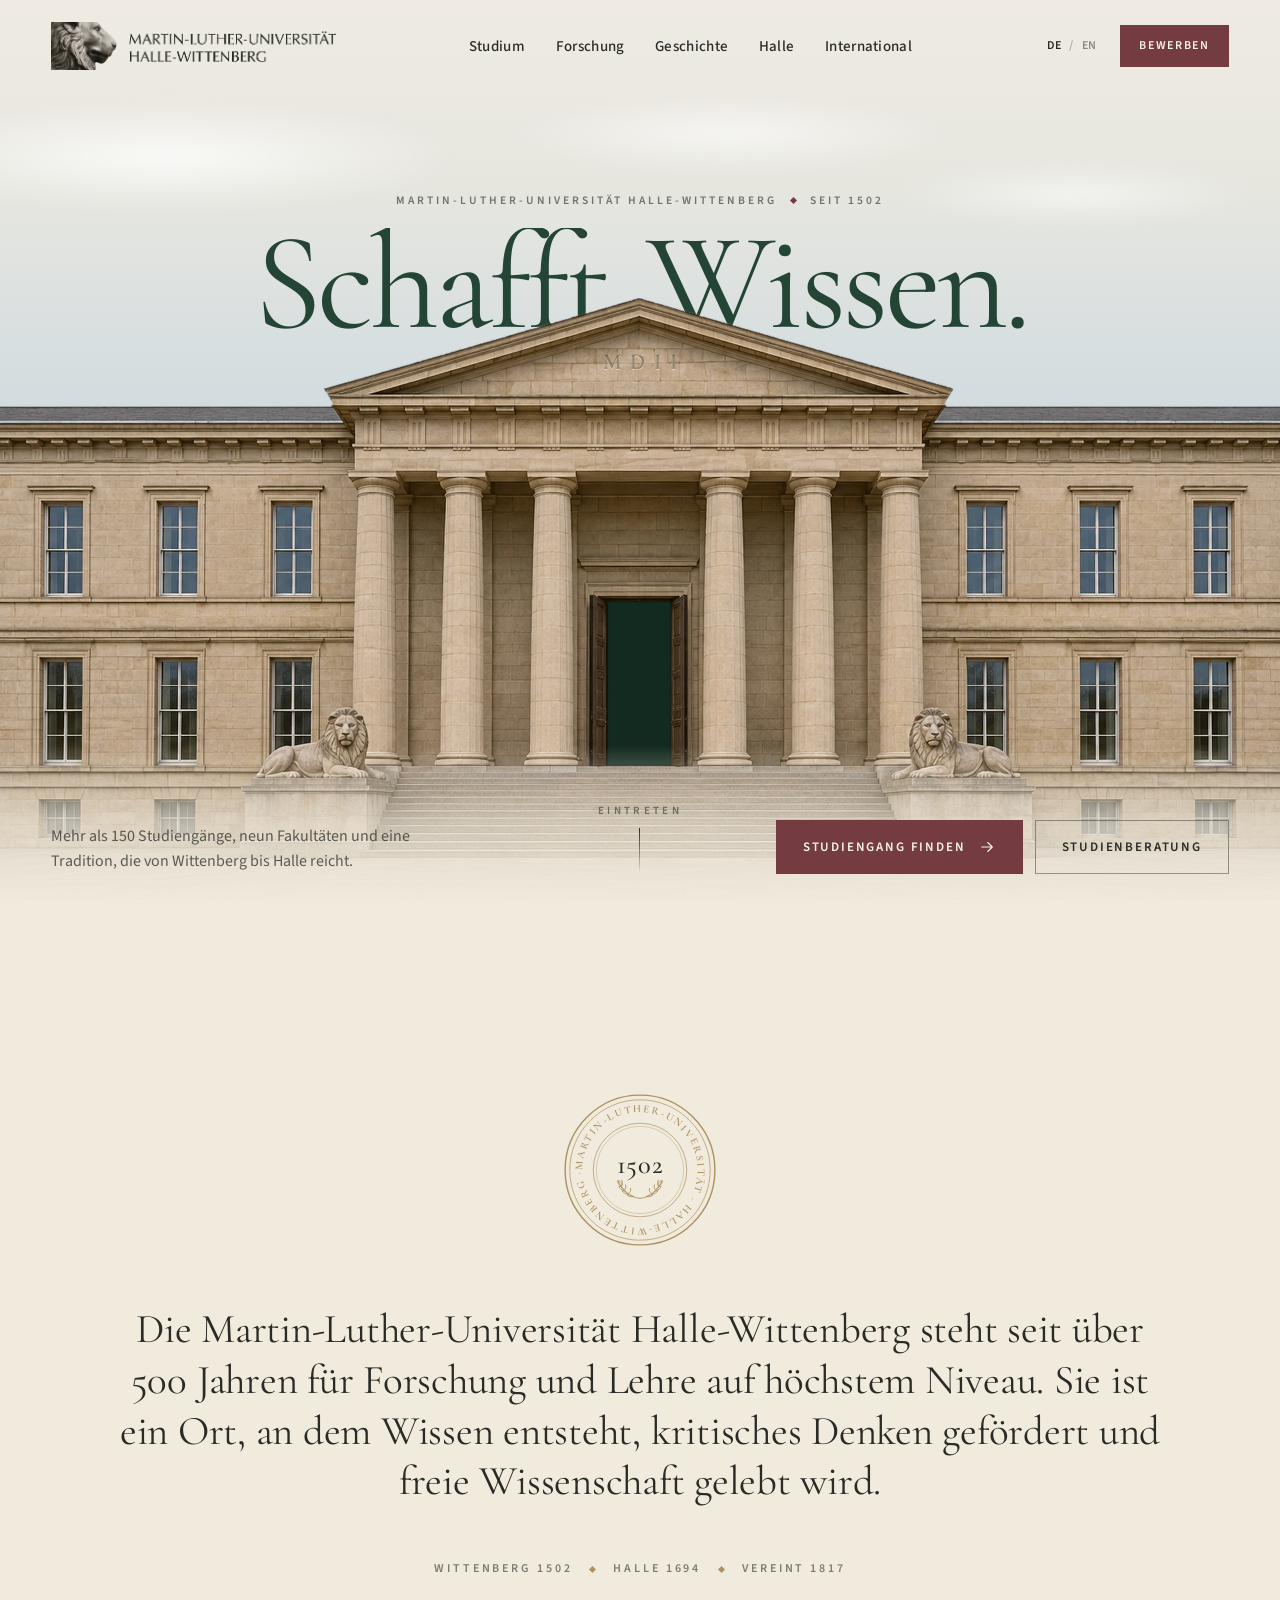
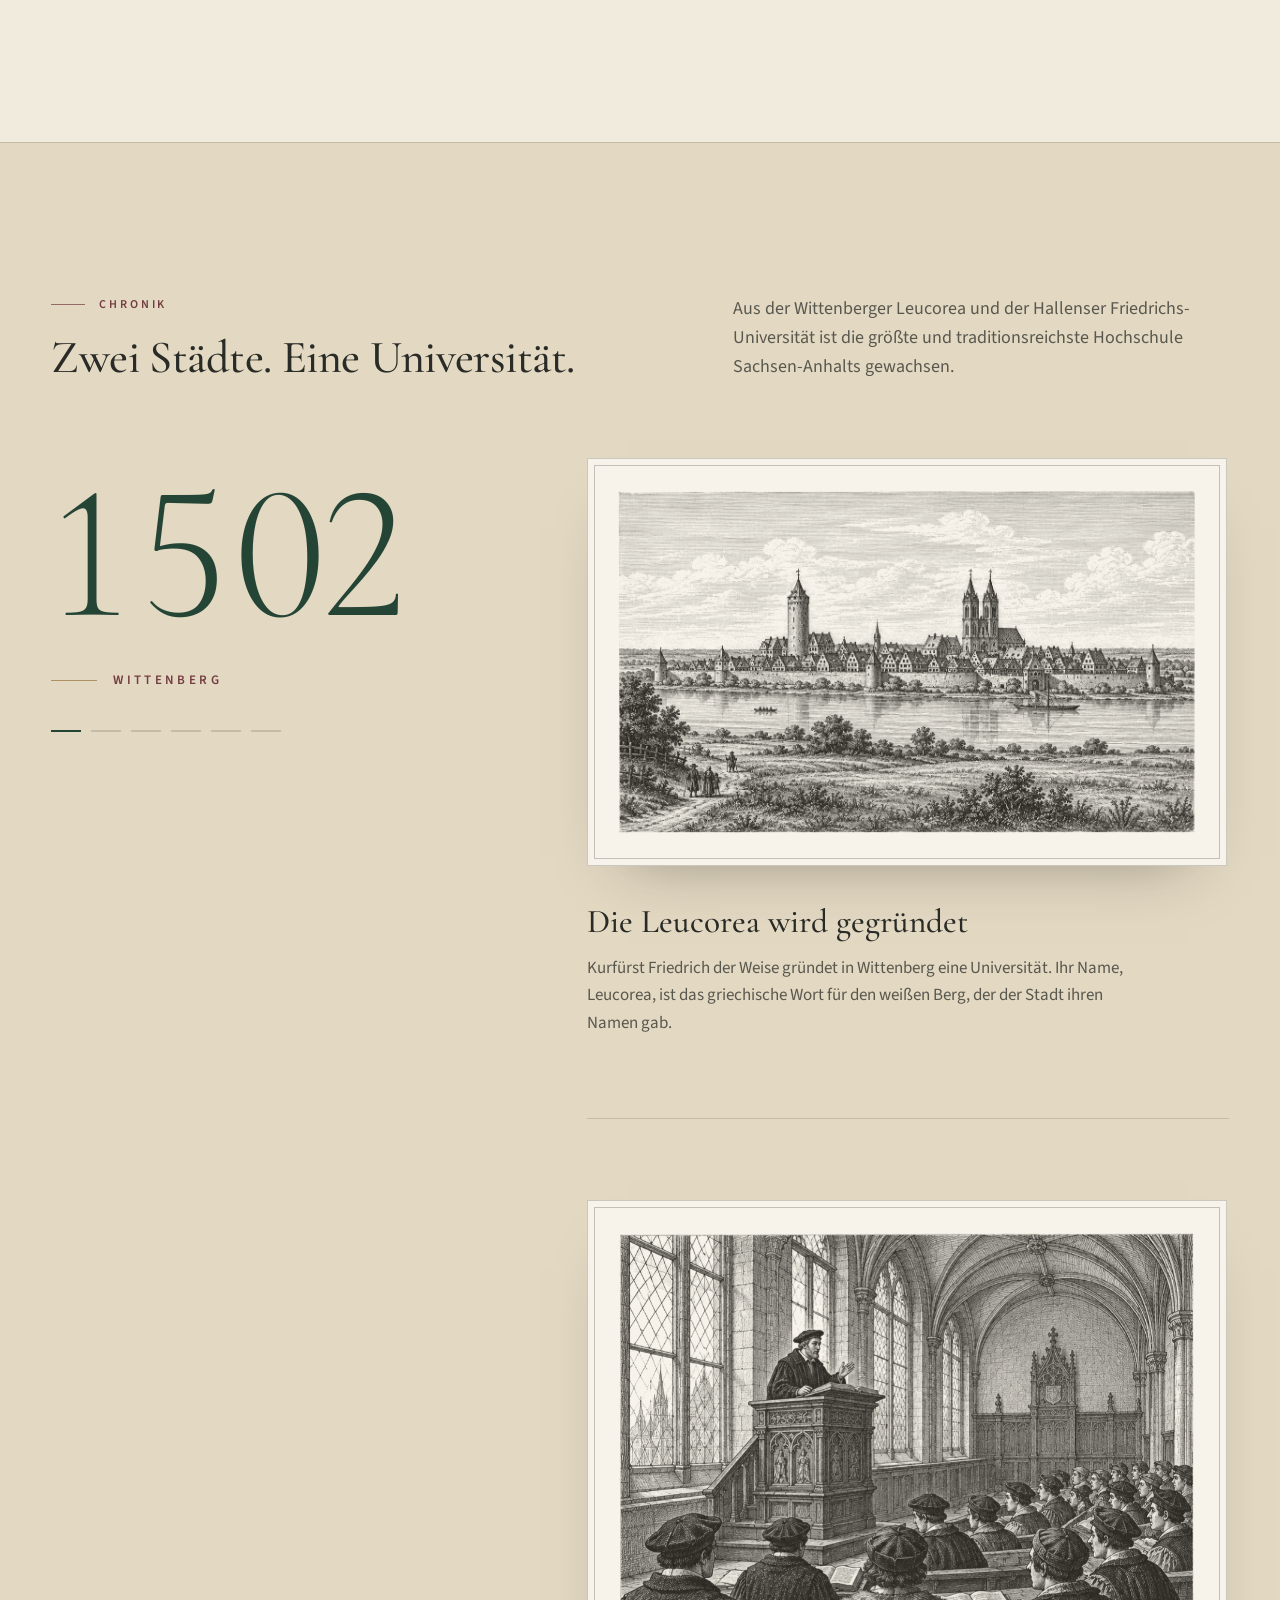
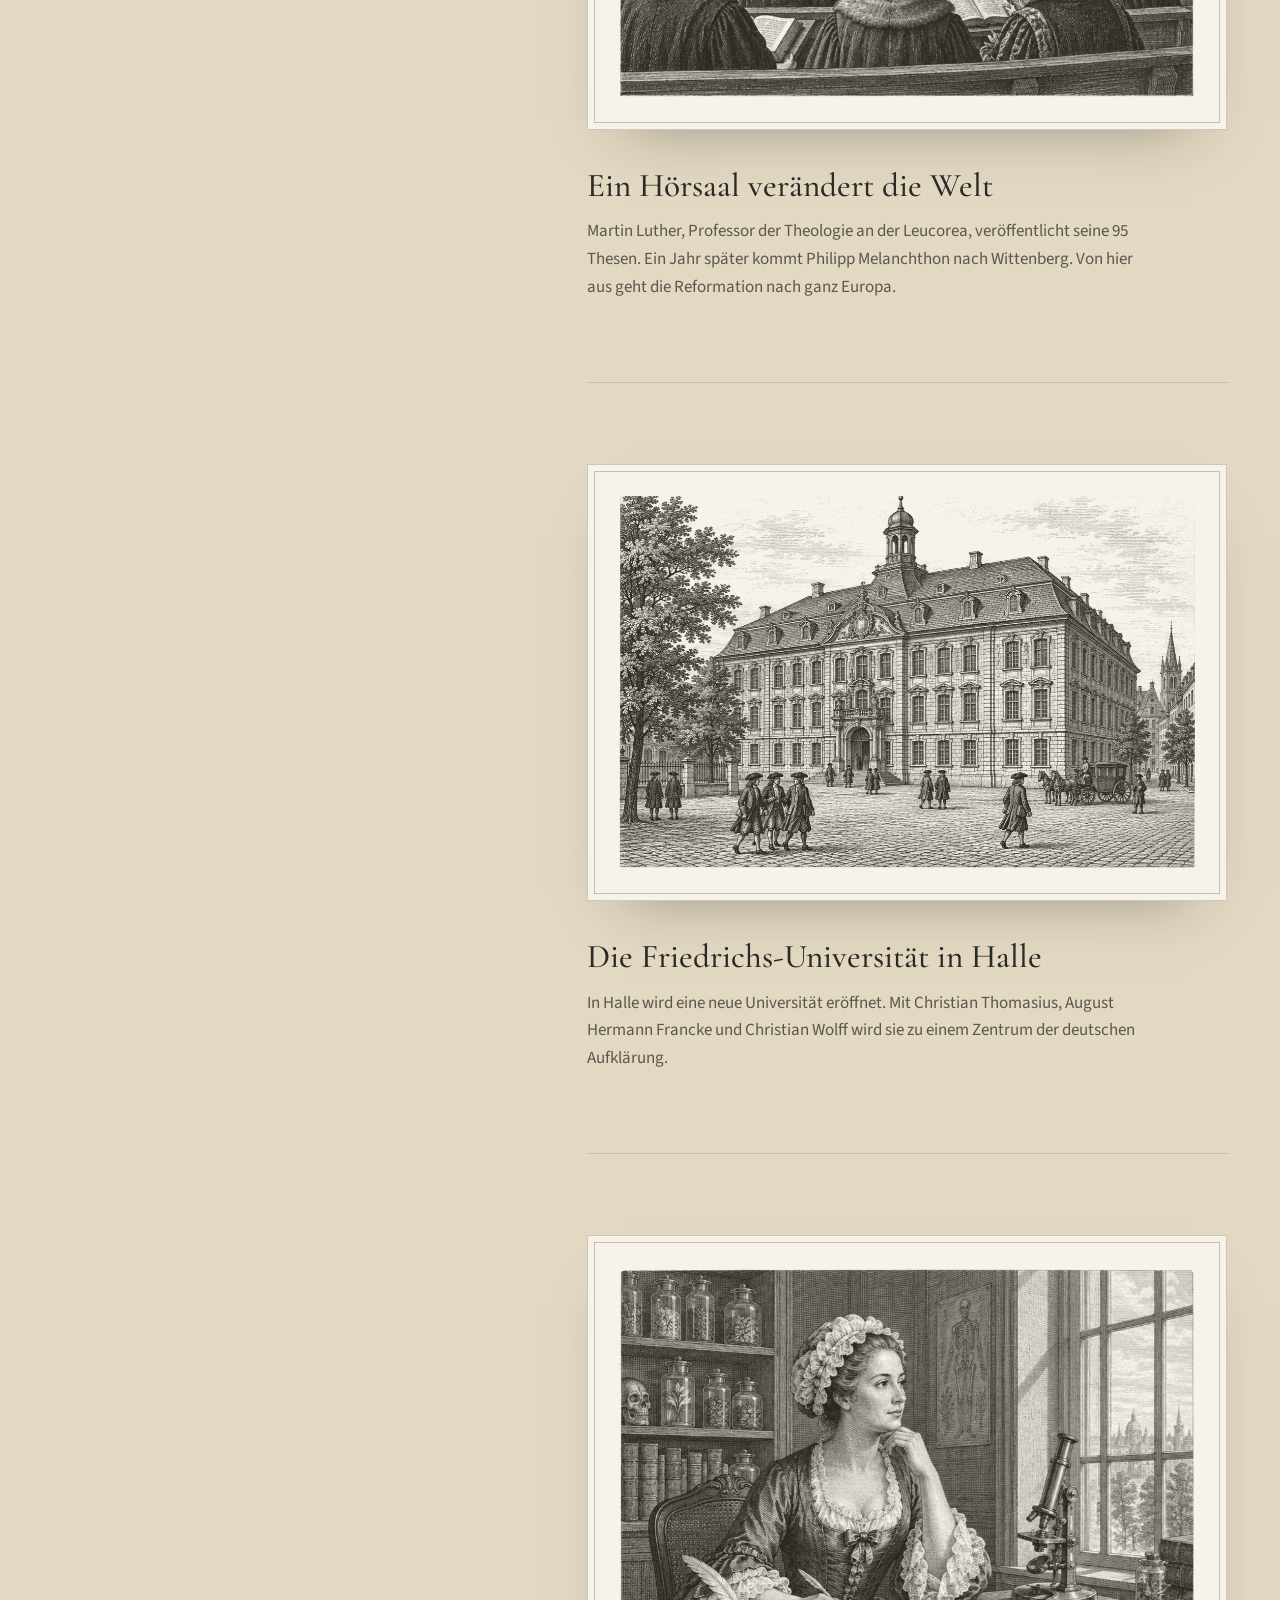
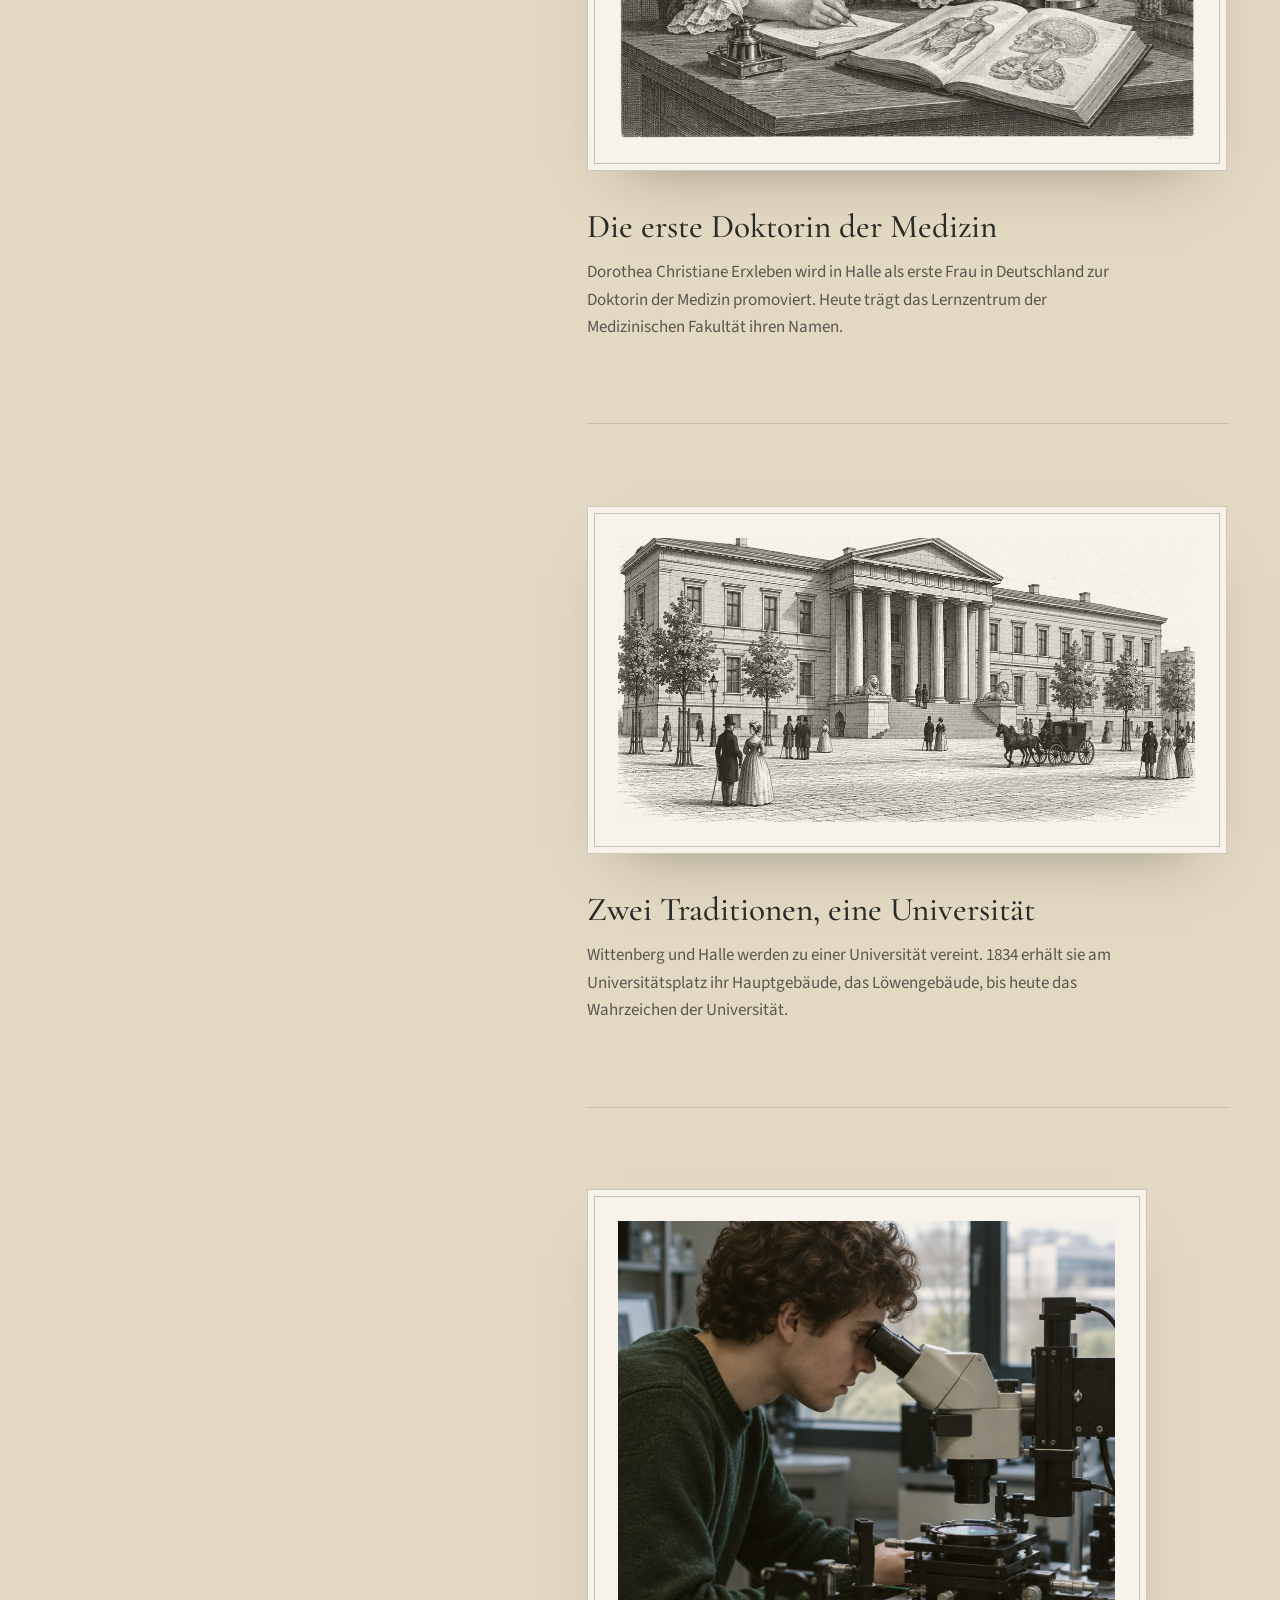
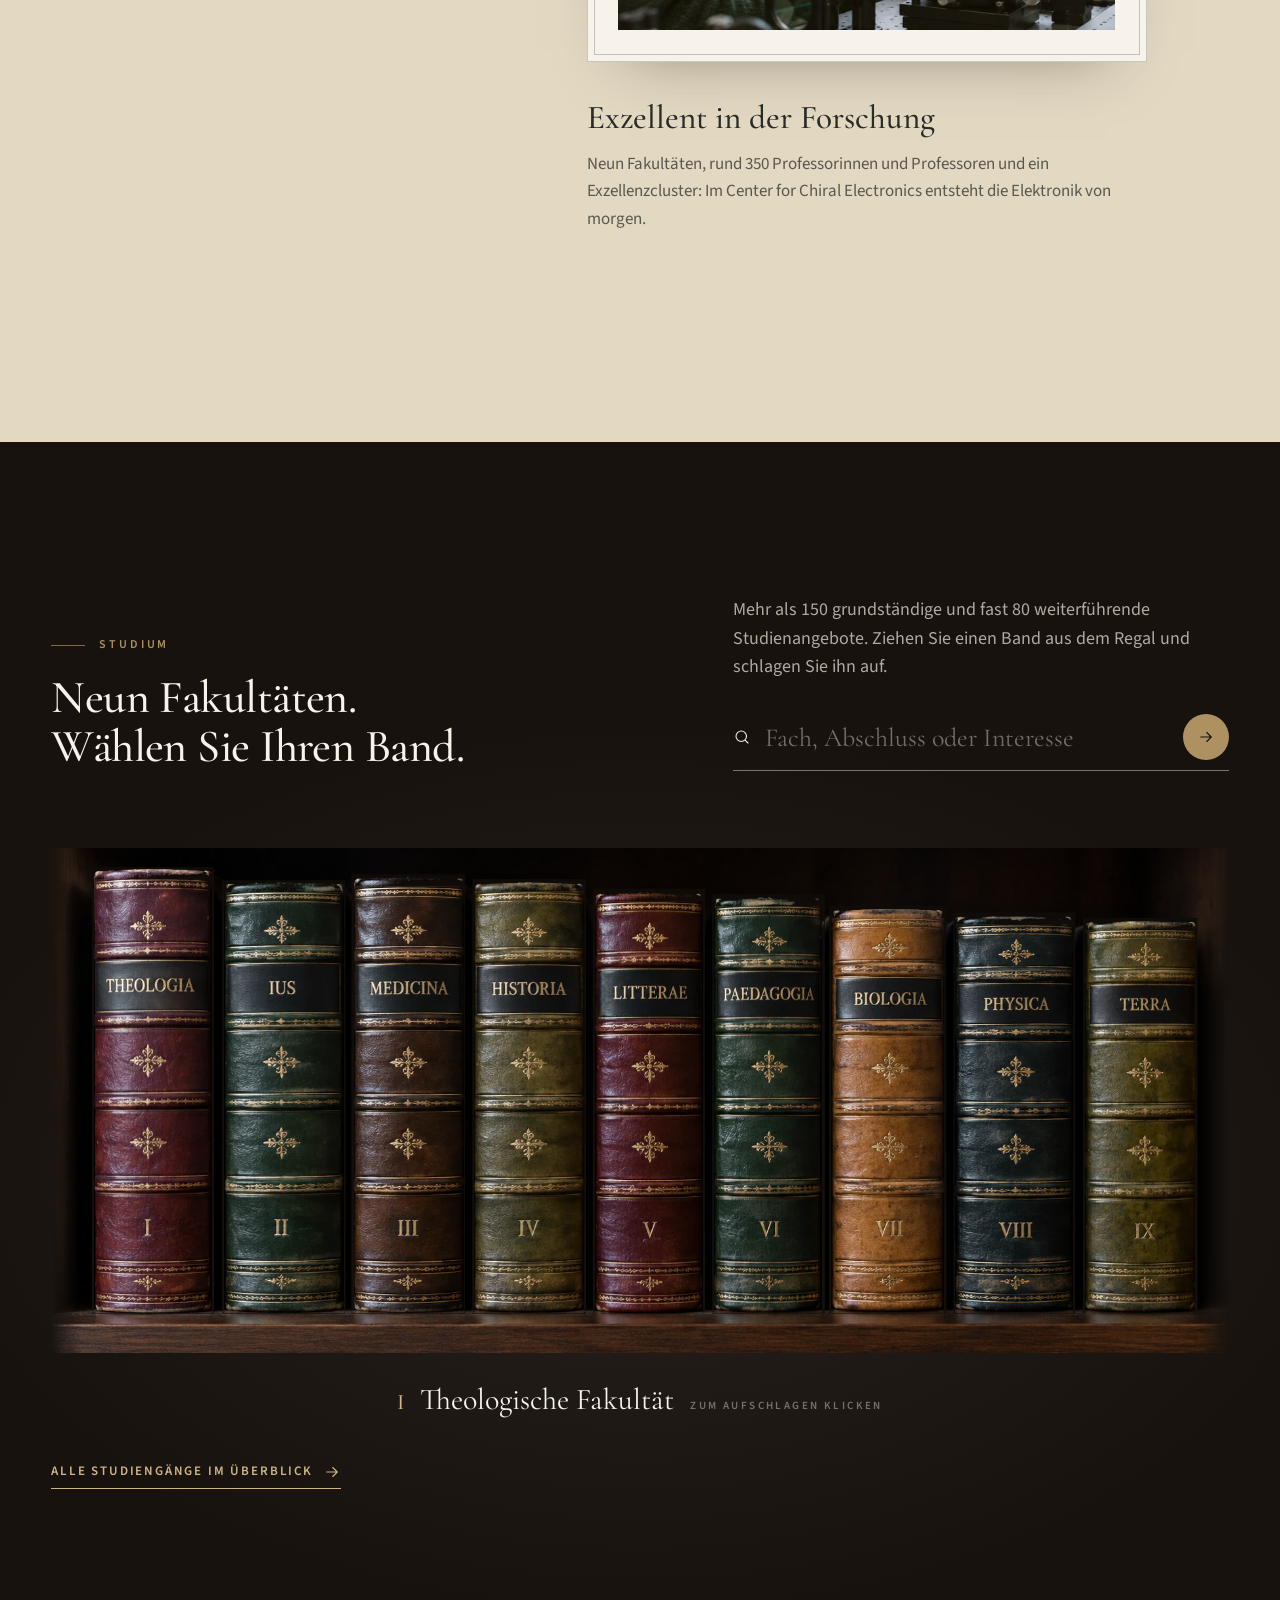
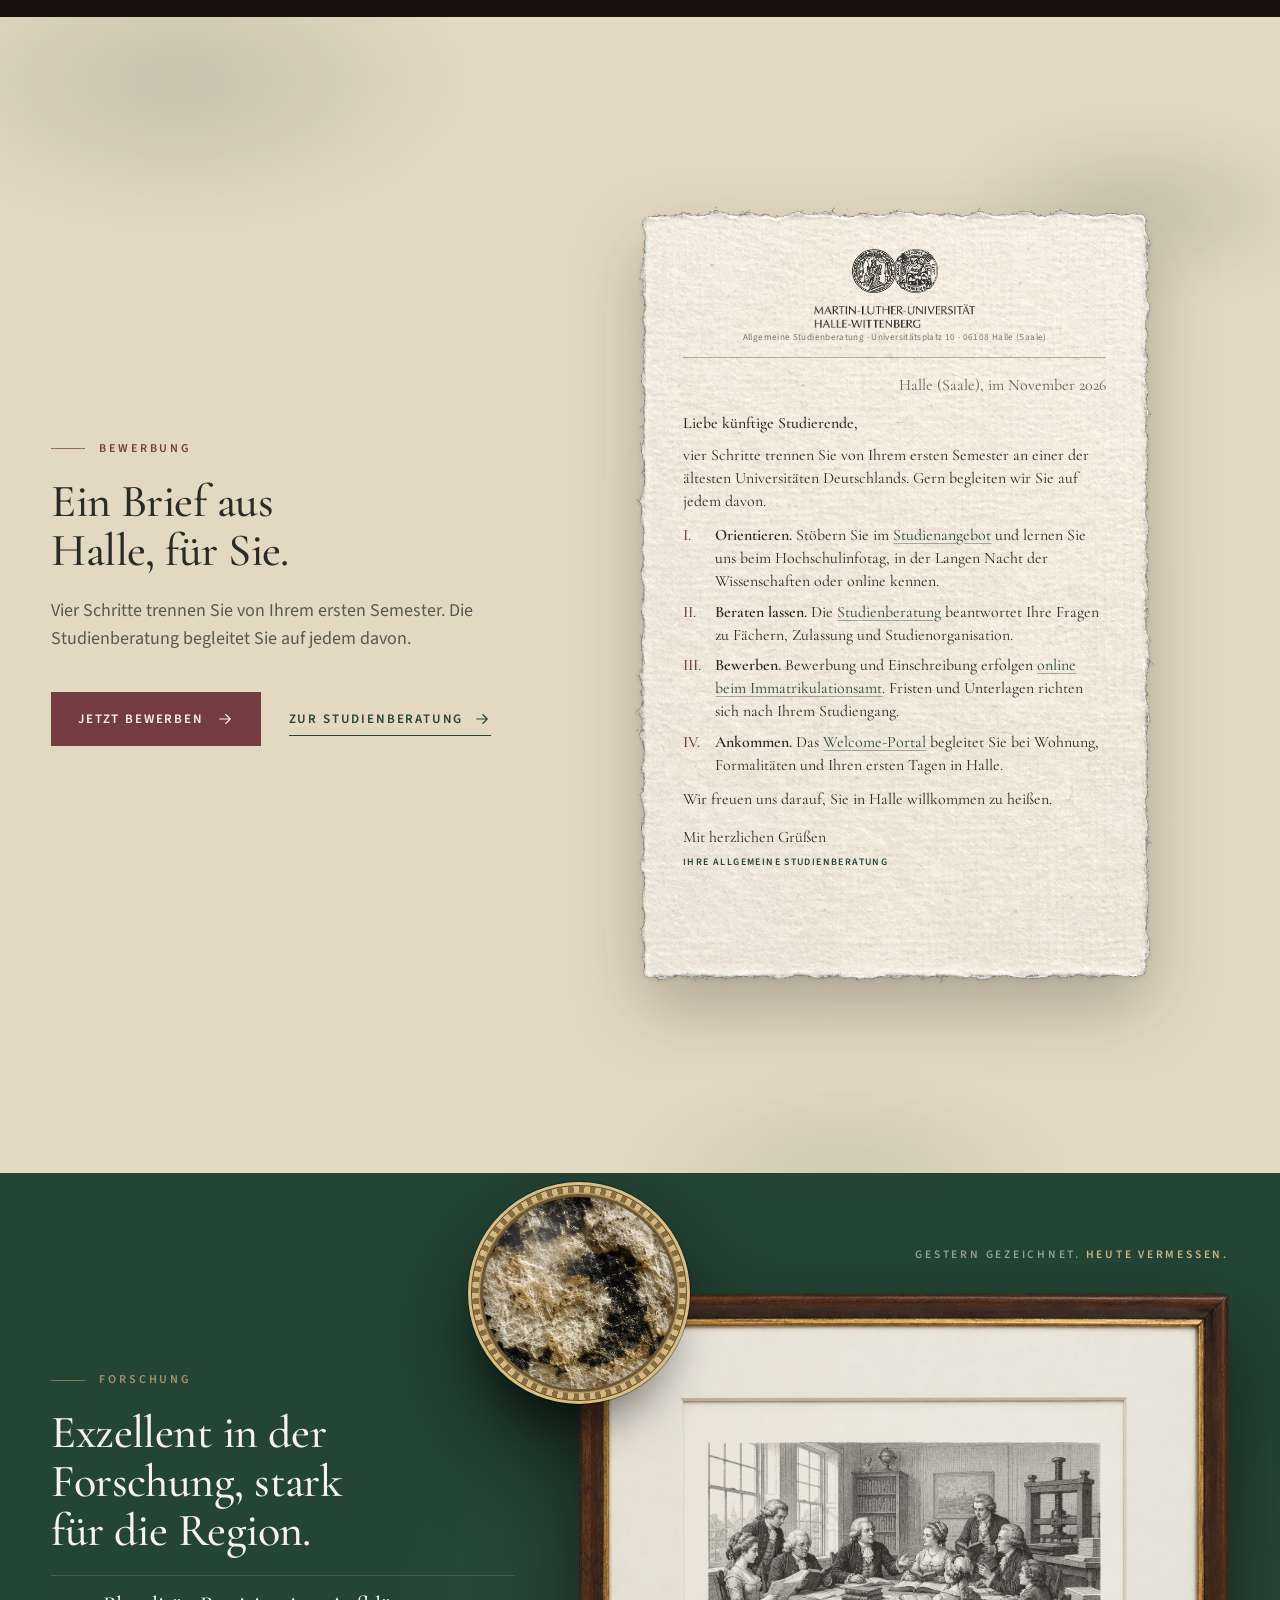
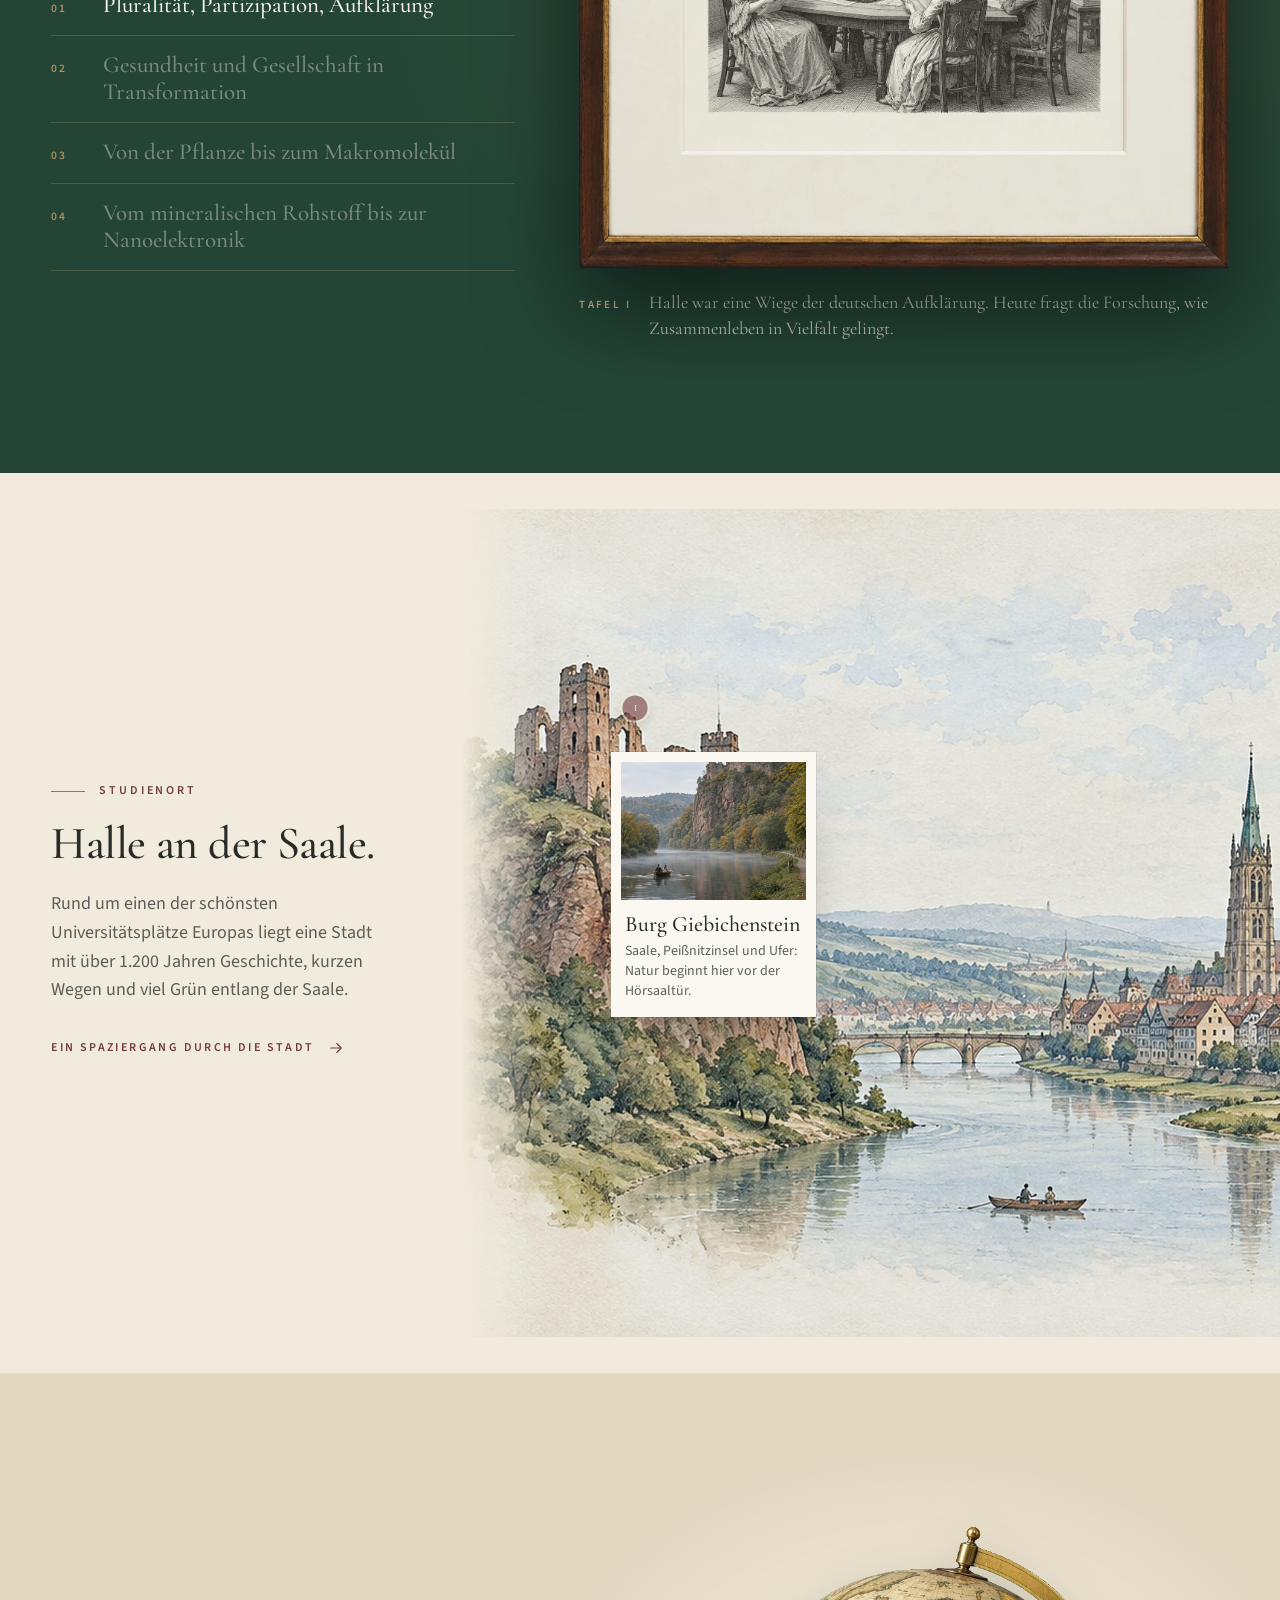
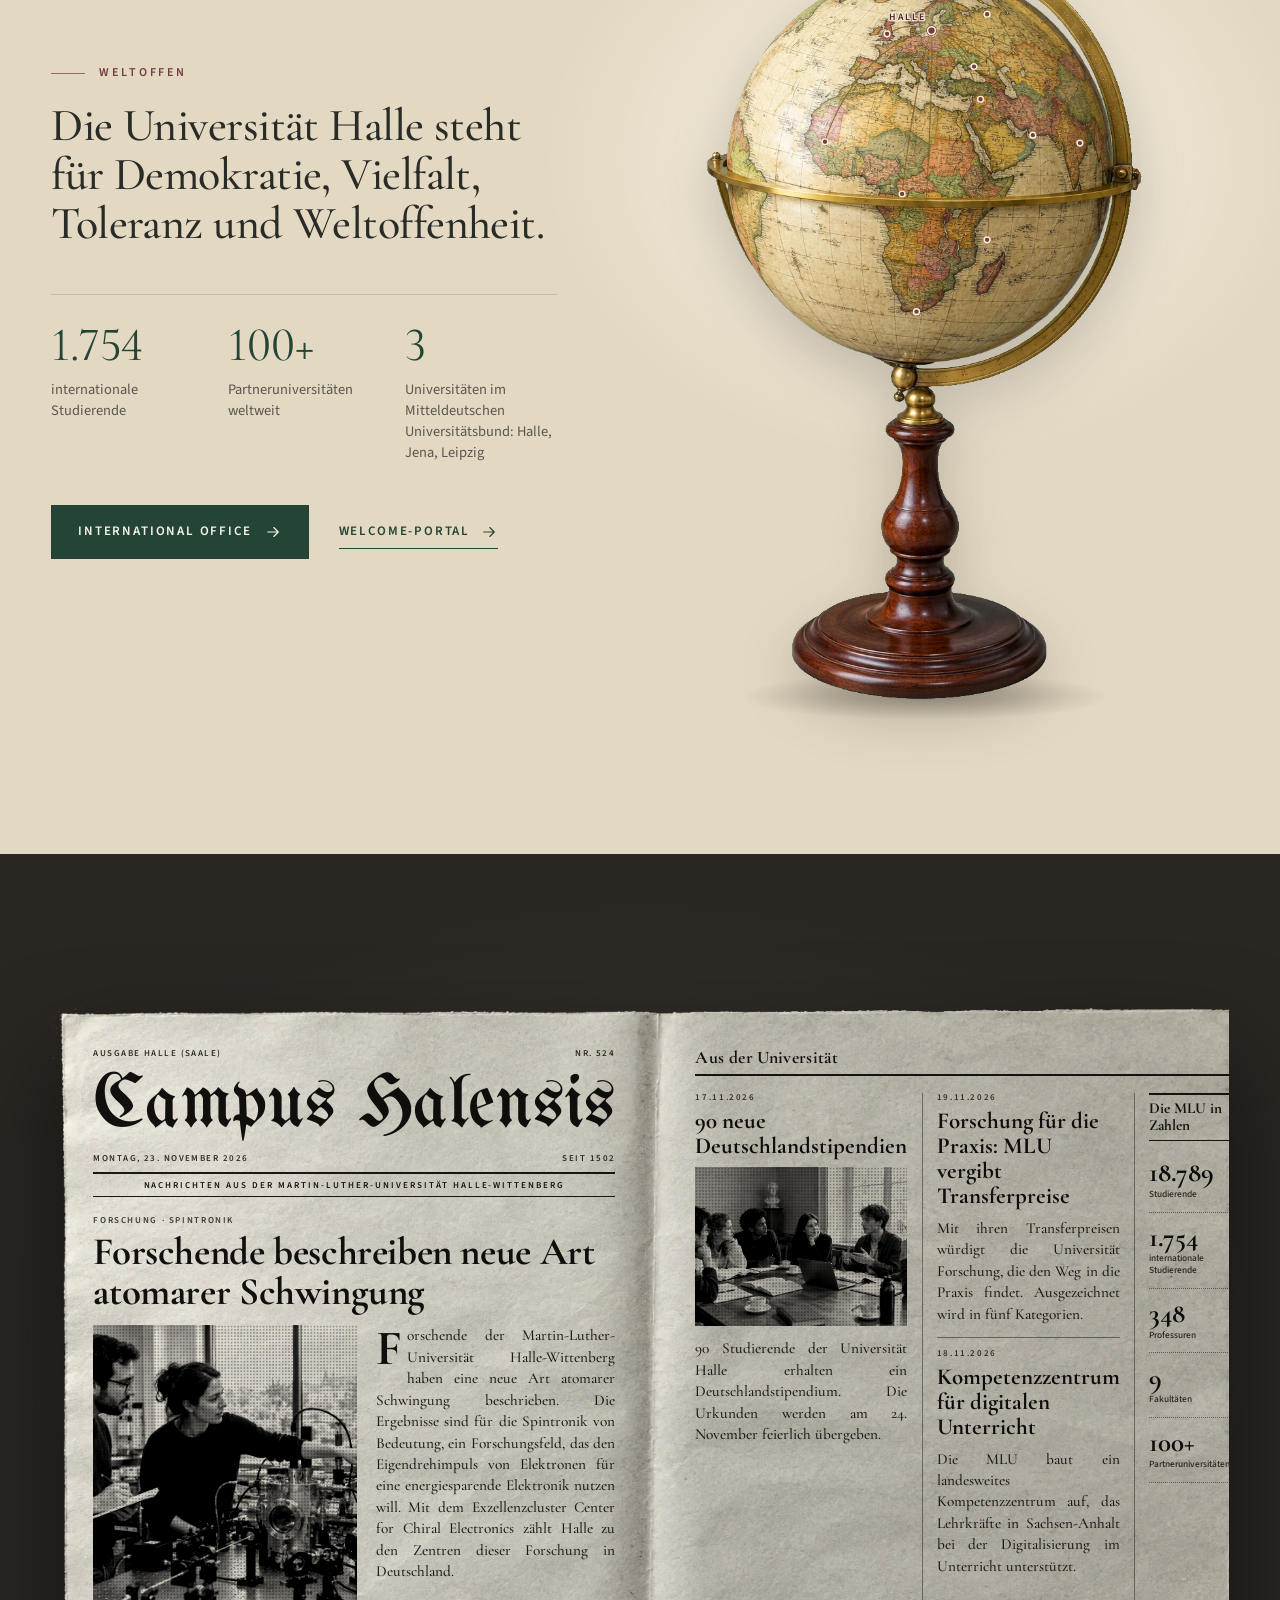
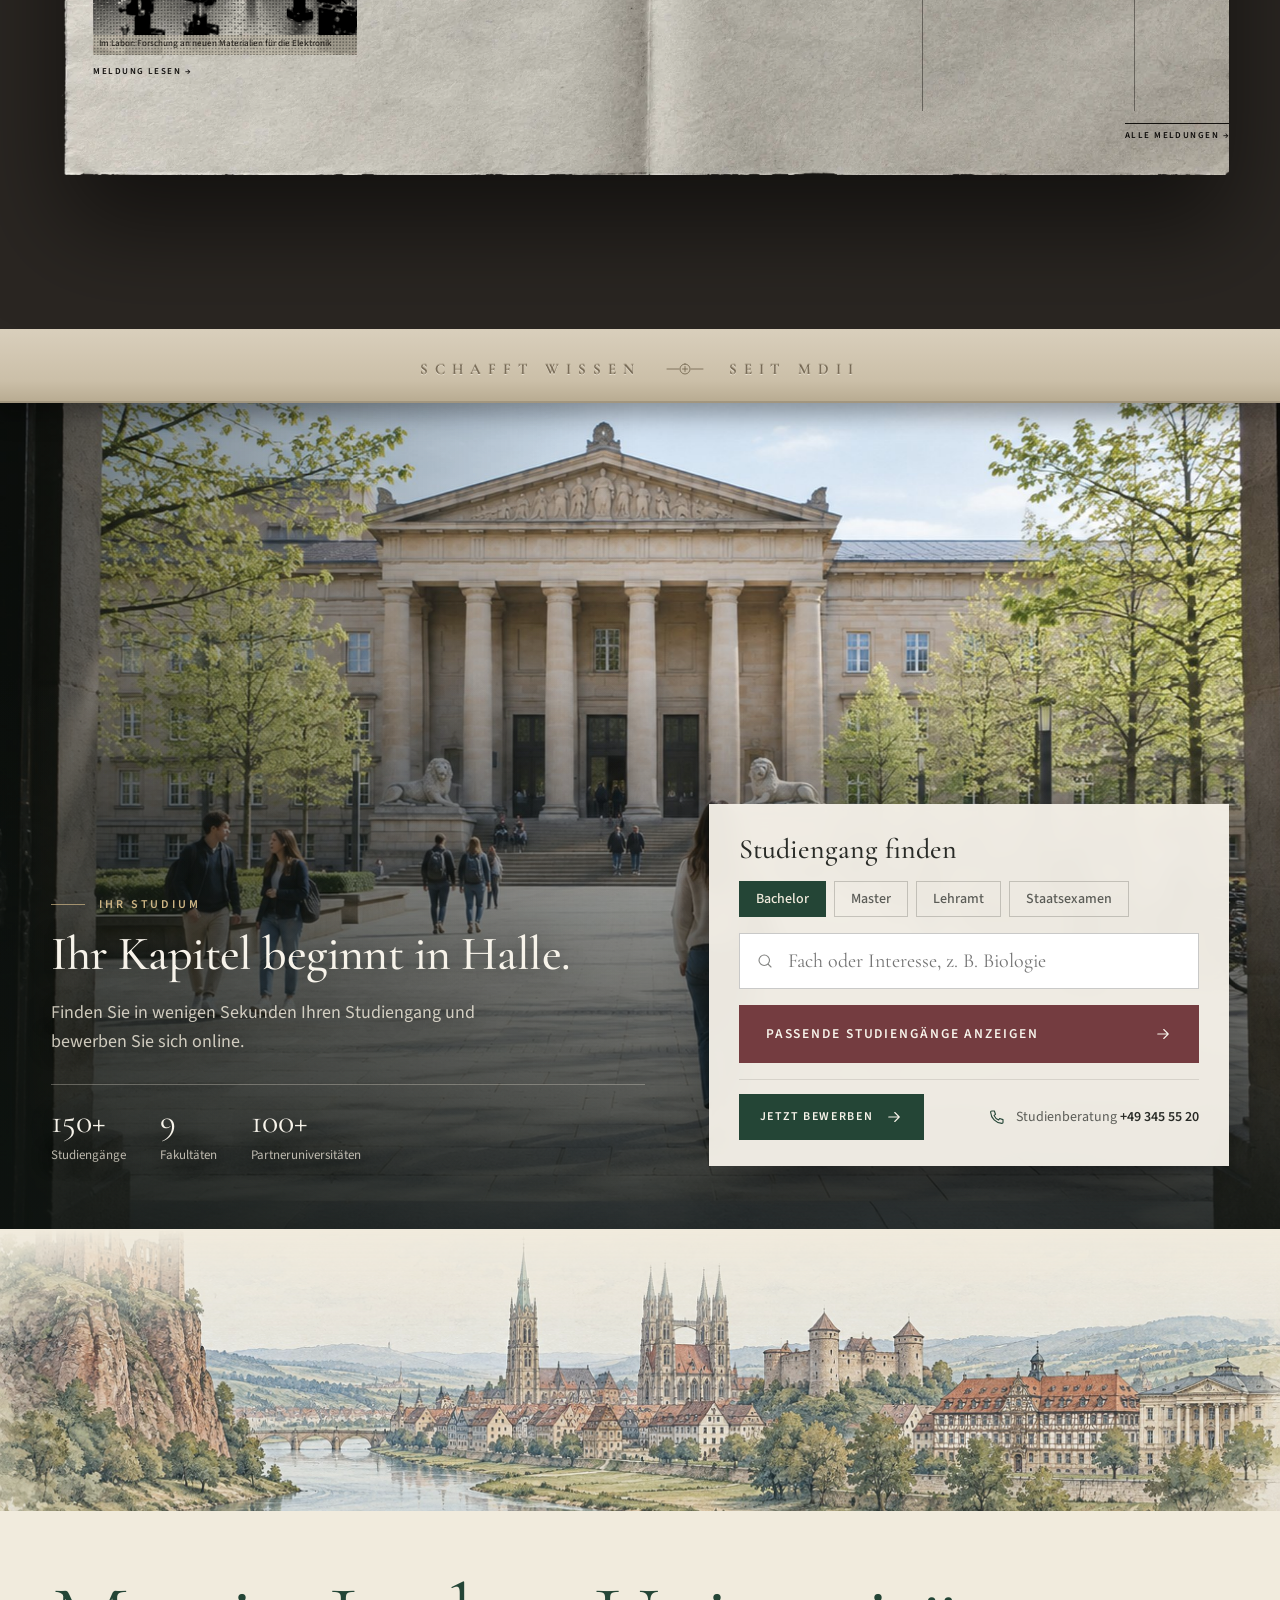
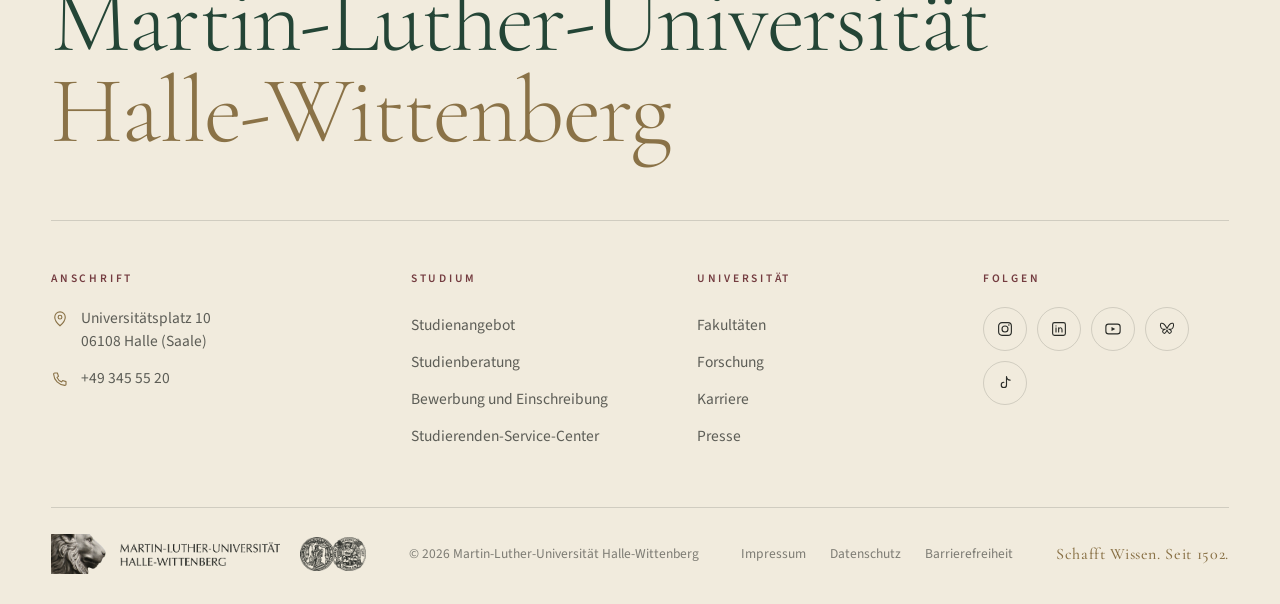
==== commit eb62b8eb: "Fix GPU tile loss in hero, robust book opening, mobile overflow, social share tags - Hero facade dra" ====
--- a/index.html
+++ b/index.html
@@ -3,17 +3,25 @@
 <head>
 <meta charset="utf-8">
 <meta name="viewport" content="width=device-width, initial-scale=1">
-<title>Martin-Luther-Universität Halle-Wittenberg · Schafft Wissen. Seit 1502.</title>
+<title>MLU Halle-Wittenberg · Schafft Wissen. Seit 1502.</title>
 <meta name="description" content="Mehr als 150 Studiengänge, neun Fakultäten und über 500 Jahre Tradition. Studieren an der Martin-Luther-Universität Halle-Wittenberg.">
 <meta name="theme-color" content="#244536">
 <meta property="og:type" content="website">
-<meta property="og:title" content="Martin-Luther-Universität Halle-Wittenberg · Schafft Wissen. Seit 1502.">
-<meta property="og:description" content="Mehr als 150 Studiengänge, neun Fakultäten und über 500 Jahre Tradition. Studieren in Halle an der Saale.">
-<meta property="og:image" content="assets/img/og-image.jpg">
+<meta property="og:site_name" content="Martin-Luther-Universität Halle-Wittenberg">
+<meta property="og:locale" content="de_DE">
+<meta property="og:title" content="MLU Halle-Wittenberg · Schafft Wissen. Seit 1502.">
+<meta property="og:description" content="Mehr als 150 Studiengänge, neun Fakultäten und über 500 Jahre Tradition in Halle an der Saale.">
+<meta property="og:image" content="https://raw.githubusercontent.com/itsdurgeshray/halle/main/assets/img/og-image.jpg">
+<meta property="og:image:secure_url" content="https://raw.githubusercontent.com/itsdurgeshray/halle/main/assets/img/og-image.jpg">
+<meta property="og:image:type" content="image/jpeg">
 <meta property="og:image:width" content="1200">
 <meta property="og:image:height" content="630">
+<meta property="og:image:alt" content="Klassizistisches Universitätsgebäude mit zwei Löwen und dem Schriftzug Schafft Wissen.">
 <meta name="twitter:card" content="summary_large_image">
-<meta name="twitter:image" content="assets/img/og-image.jpg">
+<meta name="twitter:title" content="MLU Halle-Wittenberg · Schafft Wissen. Seit 1502.">
+<meta name="twitter:description" content="Mehr als 150 Studiengänge, neun Fakultäten und über 500 Jahre Tradition in Halle an der Saale.">
+<meta name="twitter:image" content="https://raw.githubusercontent.com/itsdurgeshray/halle/main/assets/img/og-image.jpg">
+<meta name="twitter:image:alt" content="Klassizistisches Universitätsgebäude mit zwei Löwen und dem Schriftzug Schafft Wissen.">
 <link rel="preconnect" href="https://fonts.googleapis.com">
 <link rel="preconnect" href="https://fonts.gstatic.com" crossorigin>
 <link href="https://fonts.googleapis.com/css2?family=Cormorant+Garamond:wght@300;400;500;600&family=Source+Sans+3:wght@400;500;600&family=UnifrakturMaguntia&display=swap" rel="stylesheet">
@@ -366,7 +374,7 @@
         <a class="tlink" href="https://www.mlu.de/welcome" target="_blank" rel="noopener"><span>Welcome-Portal</span><svg class="ic"><use href="#i-arrow"/></svg></a>
       </div>
     </div>
-    <figure class="world__globe"><span class="world__halo" aria-hidden="true"></span><div class="world__zoom"><img src="assets/img/globe-cut.webp" alt="Antiker Globus auf Messingständer mit Verbindungen von Halle in die Welt" width="669" height="1184" loading="lazy"><svg class="world__arcs" viewBox="0 0 669 1184" aria-hidden="true"><defs><filter id="glow" x="-50%" y="-50%" width="200%" height="200%"><feGaussianBlur stdDeviation="2.4" result="b"/><feMerge><feMergeNode in="b"/><feMergeNode in="SourceGraphic"/></feMerge></filter><radialGradient id="beacon"><stop offset="0" stop-color="#FFF3D2" stop-opacity=".95"/><stop offset=".45" stop-color="#C9A45C" stop-opacity=".4"/><stop offset="1" stop-color="#C9A45C" stop-opacity="0"/></radialGradient><linearGradient id="fadeL" gradientUnits="userSpaceOnUse" x1="345" y1="160" x2="-150" y2="90"><stop offset="0" stop-color="#8E6A31"/><stop offset=".7" stop-color="#8E6A31" stop-opacity=".7"/><stop offset="1" stop-color="#8E6A31" stop-opacity="0"/></linearGradient></defs><g class="arc" style="--i:0"><path class="arc__base" d="M345.0 160.0 L343.4 159.1 L341.7 158.2 L340.1 157.3 L338.4 156.5 L336.7 155.7 L335.0 154.9 L333.2 154.2 L331.5 153.4 L329.7 152.8 L328.0 152.2 L326.2 151.7 L324.4 151.2 L322.6 150.8 L320.8 150.4 L319.0 150.1 L317.2 149.9 L315.4 149.8 L313.6 149.7 L311.8 149.7 L310.0 149.8 L308.2 150.0 L306.4 150.3 L304.6 150.6 L302.9 151.0 L301.1 151.4 L299.4 152.0 L297.7 152.6 L296.0 153.3 L294.3 154.0 L292.6 154.8 L290.9 155.7 L289.3 156.6 L287.7 157.5 L286.1 158.5 L284.6 159.5 L283.0 160.6 L281.5 161.7 L280.0 162.8 L278.5 163.9 L277.0 165.0" pathLength="1"/><path class="arc__comet" d="M345.0 160.0 L343.4 159.1 L341.7 158.2 L340.1 157.3 L338.4 156.5 L336.7 155.7 L335.0 154.9 L333.2 154.2 L331.5 153.4 L329.7 152.8 L328.0 152.2 L326.2 151.7 L324.4 151.2 L322.6 150.8 L320.8 150.4 L319.0 150.1 L317.2 149.9 L315.4 149.8 L313.6 149.7 L311.8 149.7 L310.0 149.8 L308.2 150.0 L306.4 150.3 L304.6 150.6 L302.9 151.0 L301.1 151.4 L299.4 152.0 L297.7 152.6 L296.0 153.3 L294.3 154.0 L292.6 154.8 L290.9 155.7 L289.3 156.6 L287.7 157.5 L286.1 158.5 L284.6 159.5 L283.0 160.6 L281.5 161.7 L280.0 162.8 L278.5 163.9 L277.0 165.0" pathLength="1" filter="url(#glow)"/><circle class="arc__end" cx="277" cy="165" r="4.6"/><circle class="arc__ring" cx="277" cy="165" r="4.6"/></g><g class="arc" style="--i:1"><path class="arc__base" d="M345.0 160.0 L343.9 159.9 L342.9 159.8 L341.8 159.8 L340.7 159.7 L339.6 159.7 L338.5 159.8 L337.4 159.8 L336.3 159.9 L335.1 160.1 L334.0 160.3 L332.8 160.5 L331.7 160.9 L330.5 161.2 L329.3 161.7 L328.2 162.1 L327.0 162.7 L325.8 163.3 L324.6 164.0 L323.4 164.7 L322.3 165.6 L321.1 166.4 L319.9 167.4 L318.7 168.4 L317.5 169.4 L316.4 170.5 L315.2 171.7 L314.1 172.9 L312.9 174.2 L311.8 175.5 L310.7 176.9 L309.6 178.3 L308.4 179.7 L307.4 181.2 L306.3 182.7 L305.2 184.2 L304.1 185.7 L303.1 187.3 L302.0 188.9 L301.0 190.4 L300.0 192.0" pathLength="1"/><path class="arc__comet" d="M345.0 160.0 L343.9 159.9 L342.9 159.8 L341.8 159.8 L340.7 159.7 L339.6 159.7 L338.5 159.8 L337.4 159.8 L336.3 159.9 L335.1 160.1 L334.0 160.3 L332.8 160.5 L331.7 160.9 L330.5 161.2 L329.3 161.7 L328.2 162.1 L327.0 162.7 L325.8 163.3 L324.6 164.0 L323.4 164.7 L322.3 165.6 L321.1 166.4 L319.9 167.4 L318.7 168.4 L317.5 169.4 L316.4 170.5 L315.2 171.7 L314.1 172.9 L312.9 174.2 L311.8 175.5 L310.7 176.9 L309.6 178.3 L308.4 179.7 L307.4 181.2 L306.3 182.7 L305.2 184.2 L304.1 185.7 L303.1 187.3 L302.0 188.9 L301.0 190.4 L300.0 192.0" pathLength="1" filter="url(#glow)"/><circle class="arc__end" cx="300" cy="192" r="4.6"/><circle class="arc__ring" cx="300" cy="192" r="4.6"/></g><g class="arc" style="--i:2"><path class="arc__base" d="M345.0 160.0 L347.3 157.6 L349.7 155.3 L352.1 153.0 L354.5 150.7 L356.9 148.4 L359.4 146.2 L361.9 144.1 L364.3 142.0 L366.8 140.0 L369.3 138.1 L371.8 136.3 L374.3 134.5 L376.8 132.9 L379.3 131.4 L381.8 130.0 L384.2 128.7 L386.6 127.6 L389.0 126.5 L391.4 125.7 L393.8 124.9 L396.1 124.3 L398.3 123.8 L400.5 123.5 L402.7 123.3 L404.8 123.2 L406.9 123.3 L408.9 123.5 L410.8 123.8 L412.7 124.2 L414.6 124.8 L416.4 125.4 L418.1 126.2 L419.8 127.1 L421.4 128.0 L422.9 129.0 L424.4 130.1 L425.9 131.3 L427.3 132.5 L428.7 133.7 L430.0 135.0" pathLength="1"/><path class="arc__comet" d="M345.0 160.0 L347.3 157.6 L349.7 155.3 L352.1 153.0 L354.5 150.7 L356.9 148.4 L359.4 146.2 L361.9 144.1 L364.3 142.0 L366.8 140.0 L369.3 138.1 L371.8 136.3 L374.3 134.5 L376.8 132.9 L379.3 131.4 L381.8 130.0 L384.2 128.7 L386.6 127.6 L389.0 126.5 L391.4 125.7 L393.8 124.9 L396.1 124.3 L398.3 123.8 L400.5 123.5 L402.7 123.3 L404.8 123.2 L406.9 123.3 L408.9 123.5 L410.8 123.8 L412.7 124.2 L414.6 124.8 L416.4 125.4 L418.1 126.2 L419.8 127.1 L421.4 128.0 L422.9 129.0 L424.4 130.1 L425.9 131.3 L427.3 132.5 L428.7 133.7 L430.0 135.0" pathLength="1" filter="url(#glow)"/><circle class="arc__end" cx="430" cy="135" r="4.6"/><circle class="arc__ring" cx="430" cy="135" r="4.6"/></g><g class="arc" style="--i:3"><path class="arc__base" d="M345.0 160.0 L346.8 160.0 L348.6 160.0 L350.4 160.1 L352.2 160.2 L354.1 160.4 L355.9 160.6 L357.8 160.9 L359.7 161.2 L361.5 161.6 L363.4 162.2 L365.3 162.8 L367.2 163.4 L369.1 164.2 L370.9 165.1 L372.8 166.0 L374.6 167.1 L376.5 168.2 L378.3 169.5 L380.0 170.8 L381.8 172.3 L383.5 173.8 L385.3 175.4 L386.9 177.1 L388.6 178.9 L390.2 180.8 L391.8 182.7 L393.3 184.7 L394.8 186.8 L396.3 189.0 L397.7 191.2 L399.1 193.4 L400.4 195.7 L401.8 198.1 L403.0 200.4 L404.3 202.8 L405.5 205.2 L406.7 207.7 L407.8 210.1 L408.9 212.6 L410.0 215.0" pathLength="1"/><path class="arc__comet" d="M345.0 160.0 L346.8 160.0 L348.6 160.0 L350.4 160.1 L352.2 160.2 L354.1 160.4 L355.9 160.6 L357.8 160.9 L359.7 161.2 L361.5 161.6 L363.4 162.2 L365.3 162.8 L367.2 163.4 L369.1 164.2 L370.9 165.1 L372.8 166.0 L374.6 167.1 L376.5 168.2 L378.3 169.5 L380.0 170.8 L381.8 172.3 L383.5 173.8 L385.3 175.4 L386.9 177.1 L388.6 178.9 L390.2 180.8 L391.8 182.7 L393.3 184.7 L394.8 186.8 L396.3 189.0 L397.7 191.2 L399.1 193.4 L400.4 195.7 L401.8 198.1 L403.0 200.4 L404.3 202.8 L405.5 205.2 L406.7 207.7 L407.8 210.1 L408.9 212.6 L410.0 215.0" pathLength="1" filter="url(#glow)"/><circle class="arc__end" cx="410" cy="215" r="4.6"/><circle class="arc__ring" cx="410" cy="215" r="4.6"/></g><g class="arc" style="--i:4"><path class="arc__base" d="M345.0 160.0 L347.2 160.4 L349.4 160.8 L351.6 161.3 L353.9 161.9 L356.2 162.6 L358.5 163.5 L360.8 164.5 L363.1 165.6 L365.5 166.8 L367.8 168.2 L370.2 169.7 L372.5 171.4 L374.8 173.2 L377.2 175.2 L379.5 177.4 L381.8 179.7 L384.0 182.1 L386.2 184.7 L388.4 187.4 L390.5 190.3 L392.6 193.3 L394.6 196.5 L396.6 199.7 L398.5 203.1 L400.4 206.6 L402.1 210.2 L403.9 213.9 L405.5 217.6 L407.1 221.4 L408.6 225.3 L410.0 229.2 L411.4 233.1 L412.7 237.1 L413.9 241.1 L415.1 245.1 L416.2 249.1 L417.2 253.1 L418.2 257.1 L419.1 261.1 L420.0 265.0" pathLength="1"/><path class="arc__comet" d="M345.0 160.0 L347.2 160.4 L349.4 160.8 L351.6 161.3 L353.9 161.9 L356.2 162.6 L358.5 163.5 L360.8 164.5 L363.1 165.6 L365.5 166.8 L367.8 168.2 L370.2 169.7 L372.5 171.4 L374.8 173.2 L377.2 175.2 L379.5 177.4 L381.8 179.7 L384.0 182.1 L386.2 184.7 L388.4 187.4 L390.5 190.3 L392.6 193.3 L394.6 196.5 L396.6 199.7 L398.5 203.1 L400.4 206.6 L402.1 210.2 L403.9 213.9 L405.5 217.6 L407.1 221.4 L408.6 225.3 L410.0 229.2 L411.4 233.1 L412.7 237.1 L413.9 241.1 L415.1 245.1 L416.2 249.1 L417.2 253.1 L418.2 257.1 L419.1 261.1 L420.0 265.0" pathLength="1" filter="url(#glow)"/><circle class="arc__end" cx="420" cy="265" r="4.6"/><circle class="arc__ring" cx="420" cy="265" r="4.6"/></g><g class="arc" style="--i:5"><path class="arc__base" d="M345.0 160.0 L349.8 159.9 L354.6 160.0 L359.6 160.2 L364.7 160.7 L369.9 161.4 L375.2 162.4 L380.5 163.6 L385.9 165.1 L391.3 166.8 L396.8 168.9 L402.3 171.2 L407.8 173.8 L413.2 176.7 L418.6 179.9 L424.0 183.4 L429.3 187.1 L434.5 191.1 L439.5 195.4 L444.5 199.9 L449.3 204.7 L453.9 209.7 L458.3 214.8 L462.6 220.2 L466.6 225.7 L470.5 231.4 L474.1 237.1 L477.5 243.0 L480.6 249.0 L483.5 255.0 L486.1 261.1 L488.5 267.2 L490.7 273.3 L492.6 279.3 L494.3 285.4 L495.8 291.3 L497.0 297.3 L498.0 303.1 L498.9 308.8 L499.5 314.5 L500.0 320.0" pathLength="1"/><path class="arc__comet" d="M345.0 160.0 L349.8 159.9 L354.6 160.0 L359.6 160.2 L364.7 160.7 L369.9 161.4 L375.2 162.4 L380.5 163.6 L385.9 165.1 L391.3 166.8 L396.8 168.9 L402.3 171.2 L407.8 173.8 L413.2 176.7 L418.6 179.9 L424.0 183.4 L429.3 187.1 L434.5 191.1 L439.5 195.4 L444.5 199.9 L449.3 204.7 L453.9 209.7 L458.3 214.8 L462.6 220.2 L466.6 225.7 L470.5 231.4 L474.1 237.1 L477.5 243.0 L480.6 249.0 L483.5 255.0 L486.1 261.1 L488.5 267.2 L490.7 273.3 L492.6 279.3 L494.3 285.4 L495.8 291.3 L497.0 297.3 L498.0 303.1 L498.9 308.8 L499.5 314.5 L500.0 320.0" pathLength="1" filter="url(#glow)"/><circle class="arc__end" cx="500" cy="320" r="4.6"/><circle class="arc__ring" cx="500" cy="320" r="4.6"/></g><g class="arc" style="--i:6"><path class="arc__base" d="M345.0 160.0 L352.5 158.4 L360.3 157.0 L368.3 156.0 L376.5 155.2 L384.9 154.7 L393.5 154.6 L402.2 154.9 L411.1 155.5 L420.0 156.6 L429.1 158.1 L438.1 159.9 L447.1 162.2 L456.1 164.9 L465.0 168.1 L473.7 171.6 L482.3 175.6 L490.7 179.9 L498.8 184.7 L506.7 189.7 L514.2 195.2 L521.4 200.9 L528.2 206.9 L534.6 213.2 L540.6 219.8 L546.1 226.5 L551.2 233.4 L555.8 240.5 L559.9 247.7 L563.5 254.9 L566.5 262.2 L569.1 269.6 L571.2 276.9 L572.8 284.1 L573.9 291.4 L574.6 298.5 L574.9 305.5 L574.7 312.4 L574.1 319.1 L573.2 325.6 L572.0 332.0" pathLength="1"/><path class="arc__comet" d="M345.0 160.0 L352.5 158.4 L360.3 157.0 L368.3 156.0 L376.5 155.2 L384.9 154.7 L393.5 154.6 L402.2 154.9 L411.1 155.5 L420.0 156.6 L429.1 158.1 L438.1 159.9 L447.1 162.2 L456.1 164.9 L465.0 168.1 L473.7 171.6 L482.3 175.6 L490.7 179.9 L498.8 184.7 L506.7 189.7 L514.2 195.2 L521.4 200.9 L528.2 206.9 L534.6 213.2 L540.6 219.8 L546.1 226.5 L551.2 233.4 L555.8 240.5 L559.9 247.7 L563.5 254.9 L566.5 262.2 L569.1 269.6 L571.2 276.9 L572.8 284.1 L573.9 291.4 L574.6 298.5 L574.9 305.5 L574.7 312.4 L574.1 319.1 L573.2 325.6 L572.0 332.0" pathLength="1" filter="url(#glow)"/><circle class="arc__end" cx="572" cy="332" r="4.6"/><circle class="arc__ring" cx="572" cy="332" r="4.6"/></g><g class="arc" style="--i:7"><path class="arc__base" d="M345.0 160.0 L340.8 159.8 L336.4 159.7 L331.9 159.9 L327.3 160.4 L322.5 161.0 L317.6 162.0 L312.6 163.3 L307.5 164.8 L302.3 166.7 L297.0 168.8 L291.7 171.3 L286.3 174.1 L280.9 177.2 L275.5 180.7 L270.1 184.4 L264.7 188.5 L259.3 192.8 L254.1 197.4 L248.9 202.3 L243.8 207.4 L238.8 212.8 L234.0 218.4 L229.3 224.1 L224.8 230.1 L220.5 236.1 L216.4 242.3 L212.5 248.6 L208.8 255.0 L205.3 261.5 L202.0 267.9 L199.0 274.4 L196.2 280.9 L193.7 287.3 L191.4 293.7 L189.3 300.0 L187.4 306.2 L185.8 312.4 L184.3 318.4 L183.1 324.3 L182.0 330.0" pathLength="1"/><path class="arc__comet" d="M345.0 160.0 L340.8 159.8 L336.4 159.7 L331.9 159.9 L327.3 160.4 L322.5 161.0 L317.6 162.0 L312.6 163.3 L307.5 164.8 L302.3 166.7 L297.0 168.8 L291.7 171.3 L286.3 174.1 L280.9 177.2 L275.5 180.7 L270.1 184.4 L264.7 188.5 L259.3 192.8 L254.1 197.4 L248.9 202.3 L243.8 207.4 L238.8 212.8 L234.0 218.4 L229.3 224.1 L224.8 230.1 L220.5 236.1 L216.4 242.3 L212.5 248.6 L208.8 255.0 L205.3 261.5 L202.0 267.9 L199.0 274.4 L196.2 280.9 L193.7 287.3 L191.4 293.7 L189.3 300.0 L187.4 306.2 L185.8 312.4 L184.3 318.4 L183.1 324.3 L182.0 330.0" pathLength="1" filter="url(#glow)"/><circle class="arc__end" cx="182" cy="330" r="4.6"/><circle class="arc__ring" cx="182" cy="330" r="4.6"/></g><g class="arc" style="--i:8"><path class="arc__base" d="M345.0 160.0 L344.2 161.4 L343.3 163.1 L342.4 165.1 L341.5 167.5 L340.5 170.2 L339.4 173.3 L338.3 176.8 L337.2 180.7 L336.0 184.9 L334.7 189.6 L333.4 194.6 L332.1 200.1 L330.8 205.8 L329.4 212.0 L328.0 218.5 L326.6 225.3 L325.1 232.4 L323.7 239.8 L322.3 247.4 L320.8 255.2 L319.4 263.2 L318.0 271.4 L316.6 279.7 L315.3 288.0 L314.0 296.5 L312.7 304.9 L311.4 313.3 L310.2 321.7 L309.1 330.1 L307.9 338.3 L306.9 346.4 L305.9 354.3 L305.0 362.1 L304.1 369.6 L303.3 377.0 L302.5 384.1 L301.8 390.9 L301.1 397.5 L300.5 403.9 L300.0 410.0" pathLength="1"/><path class="arc__comet" d="M345.0 160.0 L344.2 161.4 L343.3 163.1 L342.4 165.1 L341.5 167.5 L340.5 170.2 L339.4 173.3 L338.3 176.8 L337.2 180.7 L336.0 184.9 L334.7 189.6 L333.4 194.6 L332.1 200.1 L330.8 205.8 L329.4 212.0 L328.0 218.5 L326.6 225.3 L325.1 232.4 L323.7 239.8 L322.3 247.4 L320.8 255.2 L319.4 263.2 L318.0 271.4 L316.6 279.7 L315.3 288.0 L314.0 296.5 L312.7 304.9 L311.4 313.3 L310.2 321.7 L309.1 330.1 L307.9 338.3 L306.9 346.4 L305.9 354.3 L305.0 362.1 L304.1 369.6 L303.3 377.0 L302.5 384.1 L301.8 390.9 L301.1 397.5 L300.5 403.9 L300.0 410.0" pathLength="1" filter="url(#glow)"/><circle class="arc__end" cx="300" cy="410" r="4.6"/><circle class="arc__ring" cx="300" cy="410" r="4.6"/></g><g class="arc" style="--i:9"><path class="arc__base" d="M345.0 160.0 L348.6 161.7 L352.2 163.9 L356.0 166.6 L359.9 169.9 L363.8 173.7 L367.9 178.1 L371.9 183.0 L376.1 188.6 L380.2 194.7 L384.3 201.5 L388.4 208.7 L392.5 216.6 L396.5 224.9 L400.4 233.7 L404.2 243.0 L407.9 252.6 L411.5 262.7 L414.8 273.0 L418.0 283.7 L421.1 294.5 L423.8 305.5 L426.4 316.6 L428.7 327.7 L430.8 338.9 L432.6 350.0 L434.2 361.0 L435.5 371.8 L436.5 382.4 L437.3 392.7 L437.8 402.7 L438.0 412.4 L438.0 421.7 L437.7 430.6 L437.2 439.1 L436.5 447.1 L435.5 454.6 L434.4 461.7 L433.1 468.3 L431.6 474.4 L430.0 480.0" pathLength="1"/><path class="arc__comet" d="M345.0 160.0 L348.6 161.7 L352.2 163.9 L356.0 166.6 L359.9 169.9 L363.8 173.7 L367.9 178.1 L371.9 183.0 L376.1 188.6 L380.2 194.7 L384.3 201.5 L388.4 208.7 L392.5 216.6 L396.5 224.9 L400.4 233.7 L404.2 243.0 L407.9 252.6 L411.5 262.7 L414.8 273.0 L418.0 283.7 L421.1 294.5 L423.8 305.5 L426.4 316.6 L428.7 327.7 L430.8 338.9 L432.6 350.0 L434.2 361.0 L435.5 371.8 L436.5 382.4 L437.3 392.7 L437.8 402.7 L438.0 412.4 L438.0 421.7 L437.7 430.6 L437.2 439.1 L436.5 447.1 L435.5 454.6 L434.4 461.7 L433.1 468.3 L431.6 474.4 L430.0 480.0" pathLength="1" filter="url(#glow)"/><circle class="arc__end" cx="430" cy="480" r="4.6"/><circle class="arc__ring" cx="430" cy="480" r="4.6"/></g><g class="arc" style="--i:10"><path class="arc__base" d="M345.0 160.0 L345.4 162.8 L345.7 166.5 L346.0 171.2 L346.2 176.9 L346.3 183.6 L346.4 191.3 L346.4 200.0 L346.4 209.7 L346.3 220.4 L346.1 232.1 L345.8 244.6 L345.4 257.9 L345.0 272.1 L344.5 286.8 L343.9 302.2 L343.3 318.0 L342.6 334.3 L341.8 350.8 L341.0 367.4 L340.1 384.2 L339.2 400.8 L338.3 417.3 L337.3 433.5 L336.3 449.3 L335.2 464.7 L334.2 479.4 L333.2 493.4 L332.1 506.7 L331.1 519.1 L330.1 530.6 L329.1 541.1 L328.1 550.7 L327.2 559.2 L326.3 566.7 L325.5 573.1 L324.7 578.5 L323.9 582.8 L323.2 586.1 L322.6 588.5 L322.0 590.0" pathLength="1"/><path class="arc__comet" d="M345.0 160.0 L345.4 162.8 L345.7 166.5 L346.0 171.2 L346.2 176.9 L346.3 183.6 L346.4 191.3 L346.4 200.0 L346.4 209.7 L346.3 220.4 L346.1 232.1 L345.8 244.6 L345.4 257.9 L345.0 272.1 L344.5 286.8 L343.9 302.2 L343.3 318.0 L342.6 334.3 L341.8 350.8 L341.0 367.4 L340.1 384.2 L339.2 400.8 L338.3 417.3 L337.3 433.5 L336.3 449.3 L335.2 464.7 L334.2 479.4 L333.2 493.4 L332.1 506.7 L331.1 519.1 L330.1 530.6 L329.1 541.1 L328.1 550.7 L327.2 559.2 L326.3 566.7 L325.5 573.1 L324.7 578.5 L323.9 582.8 L323.2 586.1 L322.6 588.5 L322.0 590.0" pathLength="1" filter="url(#glow)"/><circle class="arc__end" cx="322" cy="590" r="4.6"/><circle class="arc__ring" cx="322" cy="590" r="4.6"/></g><g class="arc" style="--i:11"><path class="arc__base" d="M345.0 160.0 L349.5 162.0 L354.1 164.6 L358.9 167.9 L363.8 172.0 L368.9 176.8 L374.0 182.4 L379.3 188.7 L384.6 195.9 L389.9 203.7 L395.2 212.3 L400.4 221.6 L405.6 231.6 L410.7 242.2 L415.7 253.4 L420.5 265.2 L425.2 277.3 L429.6 289.9 L433.7 302.8 L437.6 316.0 L441.2 329.4 L444.5 342.8 L447.5 356.3 L450.1 369.7 L452.3 383.0 L454.2 396.1 L455.6 408.9 L456.7 421.3 L457.4 433.4 L457.8 444.9 L457.7 455.9 L457.3 466.3 L456.5 476.2 L455.4 485.3 L454.0 493.8 L452.3 501.6 L450.3 508.7 L448.0 515.0 L445.5 520.7 L442.8 525.7 L440.0 530.0" pathLength="1"/><path class="arc__comet" d="M345.0 160.0 L349.5 162.0 L354.1 164.6 L358.9 167.9 L363.8 172.0 L368.9 176.8 L374.0 182.4 L379.3 188.7 L384.6 195.9 L389.9 203.7 L395.2 212.3 L400.4 221.6 L405.6 231.6 L410.7 242.2 L415.7 253.4 L420.5 265.2 L425.2 277.3 L429.6 289.9 L433.7 302.8 L437.6 316.0 L441.2 329.4 L444.5 342.8 L447.5 356.3 L450.1 369.7 L452.3 383.0 L454.2 396.1 L455.6 408.9 L456.7 421.3 L457.4 433.4 L457.8 444.9 L457.7 455.9 L457.3 466.3 L456.5 476.2 L455.4 485.3 L454.0 493.8 L452.3 501.6 L450.3 508.7 L448.0 515.0 L445.5 520.7 L442.8 525.7 L440.0 530.0" pathLength="1" filter="url(#glow)"/><circle class="arc__end" cx="440" cy="530" r="4.6"/><circle class="arc__ring" cx="440" cy="530" r="4.6"/></g><g class="arc" style="--i:12"><path class="arc__base" d="M345.0 160.0 L334.2 157.4 L322.7 155.4 L310.6 154.2 L297.8 153.7 L284.4 154.0 L270.5 155.1 L256.1 157.1 L241.4 160.0 L226.4 163.8 L211.1 168.6 L195.8 174.2 L180.5 180.7 L165.3 188.1 L150.3 196.3 L135.6 205.3 L121.3 215.1 L107.6 225.5 L94.5 236.5 L82.1 248.1 L70.5 260.1 L59.8 272.4 L50.1 285.1 L41.4 298.0 L33.8 310.9 L27.4 323.9 L22.1 336.8 L18.0 349.5 L15.1 361.9 L13.3 374.1 L12.8 385.8 L13.4 397.1 L15.1 407.8 L17.9 418.0 L21.8 427.5 L26.6 436.4 L32.2 444.5 L38.7 452.0 L45.9 458.7 L53.7 464.7 L62.0 470.0" pathLength="1"/><path class="arc__comet" d="M345.0 160.0 L334.2 157.4 L322.7 155.4 L310.6 154.2 L297.8 153.7 L284.4 154.0 L270.5 155.1 L256.1 157.1 L241.4 160.0 L226.4 163.8 L211.1 168.6 L195.8 174.2 L180.5 180.7 L165.3 188.1 L150.3 196.3 L135.6 205.3 L121.3 215.1 L107.6 225.5 L94.5 236.5 L82.1 248.1 L70.5 260.1 L59.8 272.4 L50.1 285.1 L41.4 298.0 L33.8 310.9 L27.4 323.9 L22.1 336.8 L18.0 349.5 L15.1 361.9 L13.3 374.1 L12.8 385.8 L13.4 397.1 L15.1 407.8 L17.9 418.0 L21.8 427.5 L26.6 436.4 L32.2 444.5 L38.7 452.0 L45.9 458.7 L53.7 464.7 L62.0 470.0" pathLength="1" filter="url(#glow)"/><circle class="arc__end" cx="62" cy="470" r="4.6"/><circle class="arc__ring" cx="62" cy="470" r="4.6"/></g><g class="arc" style="--i:13"><path class="arc__base" d="M345.0 160.0 L348.9 159.4 L352.8 159.0 L356.8 158.6 L360.8 158.3 L364.9 158.2 L369.1 158.2 L373.3 158.3 L377.5 158.6 L381.8 159.1 L386.1 159.7 L390.4 160.5 L394.6 161.5 L398.9 162.7 L403.2 164.1 L407.4 165.6 L411.6 167.4 L415.8 169.3 L419.8 171.5 L423.8 173.8 L427.8 176.3 L431.6 178.9 L435.3 181.8 L438.9 184.8 L442.4 187.9 L445.8 191.2 L449.0 194.6 L452.1 198.2 L455.1 201.8 L457.9 205.6 L460.6 209.4 L463.2 213.4 L465.6 217.3 L467.8 221.4 L469.9 225.4 L471.9 229.5 L473.8 233.6 L475.5 237.7 L477.1 241.9 L478.6 245.9 L480.0 250.0" pathLength="1"/><path class="arc__comet" d="M345.0 160.0 L348.9 159.4 L352.8 159.0 L356.8 158.6 L360.8 158.3 L364.9 158.2 L369.1 158.2 L373.3 158.3 L377.5 158.6 L381.8 159.1 L386.1 159.7 L390.4 160.5 L394.6 161.5 L398.9 162.7 L403.2 164.1 L407.4 165.6 L411.6 167.4 L415.8 169.3 L419.8 171.5 L423.8 173.8 L427.8 176.3 L431.6 178.9 L435.3 181.8 L438.9 184.8 L442.4 187.9 L445.8 191.2 L449.0 194.6 L452.1 198.2 L455.1 201.8 L457.9 205.6 L460.6 209.4 L463.2 213.4 L465.6 217.3 L467.8 221.4 L469.9 225.4 L471.9 229.5 L473.8 233.6 L475.5 237.7 L477.1 241.9 L478.6 245.9 L480.0 250.0" pathLength="1" filter="url(#glow)"/><circle class="arc__end" cx="480" cy="250" r="4.6"/><circle class="arc__ring" cx="480" cy="250" r="4.6"/></g><g class="arc" style="--i:14"><path class="arc__base" d="M345.0 160.0 L342.0 155.7 L338.9 151.4 L335.7 147.1 L332.5 142.9 L329.2 138.7 L325.9 134.6 L322.4 130.6 L319.0 126.7 L315.4 123.0 L311.9 119.3 L308.3 115.9 L304.6 112.6 L301.0 109.5 L297.3 106.6 L293.7 103.9 L290.0 101.4 L286.3 99.2 L282.7 97.2 L279.1 95.4 L275.5 93.9 L272.0 92.6 L268.6 91.6 L265.2 90.9 L261.8 90.4 L258.6 90.2 L255.5 90.2 L252.4 90.5 L249.4 91.0 L246.6 91.8 L243.8 92.8 L241.1 94.0 L238.6 95.4 L236.1 96.9 L233.8 98.7 L231.6 100.6 L229.5 102.7 L227.5 104.9 L225.6 107.2 L223.7 109.5 L222.0 112.0" pathLength="1"/><path class="arc__comet" d="M345.0 160.0 L342.0 155.7 L338.9 151.4 L335.7 147.1 L332.5 142.9 L329.2 138.7 L325.9 134.6 L322.4 130.6 L319.0 126.7 L315.4 123.0 L311.9 119.3 L308.3 115.9 L304.6 112.6 L301.0 109.5 L297.3 106.6 L293.7 103.9 L290.0 101.4 L286.3 99.2 L282.7 97.2 L279.1 95.4 L275.5 93.9 L272.0 92.6 L268.6 91.6 L265.2 90.9 L261.8 90.4 L258.6 90.2 L255.5 90.2 L252.4 90.5 L249.4 91.0 L246.6 91.8 L243.8 92.8 L241.1 94.0 L238.6 95.4 L236.1 96.9 L233.8 98.7 L231.6 100.6 L229.5 102.7 L227.5 104.9 L225.6 107.2 L223.7 109.5 L222.0 112.0" pathLength="1" filter="url(#glow)"/><circle class="arc__end" cx="222" cy="112" r="4.6"/><circle class="arc__ring" cx="222" cy="112" r="4.6"/></g><g class="arc arc--far" style="--i:15"><path class="arc__base" d="M345 160 Q110 -60 -150 90" pathLength="1"/><path class="arc__comet" d="M345 160 Q110 -60 -150 90" pathLength="1" filter="url(#glow)"/></g><g class="arc arc--far" style="--i:16"><path class="arc__base" d="M345 160 Q40 300 -120 560" pathLength="1"/><path class="arc__comet" d="M345 160 Q40 300 -120 560" pathLength="1" filter="url(#glow)"/></g><g class="arc arc--far" style="--i:17"><path class="arc__base" d="M345 160 Q640 -40 860 150" pathLength="1"/><path class="arc__comet" d="M345 160 Q640 -40 860 150" pathLength="1" filter="url(#glow)"/></g><g class="arc arc--far" style="--i:18"><path class="arc__base" d="M345 160 Q720 250 850 600" pathLength="1"/><path class="arc__comet" d="M345 160 Q720 250 850 600" pathLength="1" filter="url(#glow)"/></g><g class="halle"><circle class="halle__glow" cx="345" cy="160" r="30" fill="url(#beacon)"/><circle class="halle__ring" cx="345" cy="160" r="7"/><circle class="halle__ring halle__ring--2" cx="345" cy="160" r="7"/><circle class="halle__dot" cx="345" cy="160" r="6.5"/><text class="halle__label" x="358" y="148">Halle</text></g></svg></div><span class="world__shadow" aria-hidden="true"></span></figure>
+    <figure class="world__globe"><span class="world__halo" aria-hidden="true"></span><div class="world__zoom"><img src="assets/img/globe-cut.webp" alt="Antiker Globus auf Messingständer mit Verbindungen von Halle in die Welt" width="669" height="1184" loading="lazy"><svg class="world__arcs" viewBox="0 0 669 1184" aria-hidden="true"><defs><filter id="glow" x="-50%" y="-50%" width="200%" height="200%"><feGaussianBlur stdDeviation="2" result="b"/><feMerge><feMergeNode in="b"/><feMergeNode in="SourceGraphic"/></feMerge></filter><radialGradient id="beacon"><stop offset="0" stop-color="#FFF3D2" stop-opacity=".9"/><stop offset=".45" stop-color="#C9A45C" stop-opacity=".35"/><stop offset="1" stop-color="#C9A45C" stop-opacity="0"/></radialGradient></defs><g class="arc" style="--i:0"><path class="arc__base" d="M345.0 160.0 L343.6 159.5 L342.2 159.0 L340.8 158.5 L339.4 158.0 L338.0 157.6 L336.6 157.1 L335.2 156.7 L333.8 156.3 L332.3 155.9 L330.9 155.5 L329.4 155.2 L328.0 154.9 L326.5 154.6 L325.0 154.3 L323.6 154.1 L322.1 153.9 L320.6 153.7 L319.2 153.6 L317.7 153.5 L316.2 153.5 L314.7 153.4 L313.2 153.5 L311.8 153.5 L310.3 153.6 L308.8 153.7 L307.4 153.9 L305.9 154.1 L304.4 154.3 L303.0 154.6 L301.5 154.9 L300.1 155.3 L298.7 155.6 L297.3 156.0 L295.8 156.5 L294.4 156.9 L293.0 157.4 L291.6 158.0 L290.3 158.5 L288.9 159.1 L287.5 159.7 L286.2 160.3 L284.8 160.9 L283.5 161.6 L282.2 162.2 L280.9 162.9 L279.6 163.6 L278.3 164.3 L277.0 165.0" pathLength="1"/><path class="arc__comet" d="M345.0 160.0 L343.6 159.5 L342.2 159.0 L340.8 158.5 L339.4 158.0 L338.0 157.6 L336.6 157.1 L335.2 156.7 L333.8 156.3 L332.3 155.9 L330.9 155.5 L329.4 155.2 L328.0 154.9 L326.5 154.6 L325.0 154.3 L323.6 154.1 L322.1 153.9 L320.6 153.7 L319.2 153.6 L317.7 153.5 L316.2 153.5 L314.7 153.4 L313.2 153.5 L311.8 153.5 L310.3 153.6 L308.8 153.7 L307.4 153.9 L305.9 154.1 L304.4 154.3 L303.0 154.6 L301.5 154.9 L300.1 155.3 L298.7 155.6 L297.3 156.0 L295.8 156.5 L294.4 156.9 L293.0 157.4 L291.6 158.0 L290.3 158.5 L288.9 159.1 L287.5 159.7 L286.2 160.3 L284.8 160.9 L283.5 161.6 L282.2 162.2 L280.9 162.9 L279.6 163.6 L278.3 164.3 L277.0 165.0" pathLength="1" filter="url(#glow)"/><circle class="arc__end" cx="277" cy="165" r="4.4"/><circle class="arc__ring" cx="277" cy="165" r="4.4"/></g><g class="arc" style="--i:1"><path class="arc__base" d="M345.0 160.0 L346.9 158.4 L348.8 156.9 L350.8 155.3 L352.7 153.8 L354.7 152.2 L356.6 150.7 L358.6 149.3 L360.6 147.8 L362.5 146.4 L364.5 145.0 L366.5 143.7 L368.5 142.4 L370.5 141.2 L372.5 140.0 L374.5 138.9 L376.5 137.8 L378.5 136.7 L380.4 135.8 L382.4 134.9 L384.3 134.0 L386.3 133.2 L388.2 132.5 L390.1 131.8 L392.0 131.3 L393.9 130.7 L395.7 130.3 L397.6 129.9 L399.4 129.6 L401.1 129.3 L402.9 129.2 L404.6 129.0 L406.4 129.0 L408.0 129.0 L409.7 129.1 L411.3 129.2 L412.9 129.4 L414.5 129.6 L416.0 129.9 L417.5 130.2 L419.0 130.6 L420.5 131.1 L421.9 131.5 L423.3 132.0 L424.7 132.6 L426.1 133.2 L427.4 133.7 L428.7 134.4 L430.0 135.0" pathLength="1"/><path class="arc__comet" d="M345.0 160.0 L346.9 158.4 L348.8 156.9 L350.8 155.3 L352.7 153.8 L354.7 152.2 L356.6 150.7 L358.6 149.3 L360.6 147.8 L362.5 146.4 L364.5 145.0 L366.5 143.7 L368.5 142.4 L370.5 141.2 L372.5 140.0 L374.5 138.9 L376.5 137.8 L378.5 136.7 L380.4 135.8 L382.4 134.9 L384.3 134.0 L386.3 133.2 L388.2 132.5 L390.1 131.8 L392.0 131.3 L393.9 130.7 L395.7 130.3 L397.6 129.9 L399.4 129.6 L401.1 129.3 L402.9 129.2 L404.6 129.0 L406.4 129.0 L408.0 129.0 L409.7 129.1 L411.3 129.2 L412.9 129.4 L414.5 129.6 L416.0 129.9 L417.5 130.2 L419.0 130.6 L420.5 131.1 L421.9 131.5 L423.3 132.0 L424.7 132.6 L426.1 133.2 L427.4 133.7 L428.7 134.4 L430.0 135.0" pathLength="1" filter="url(#glow)"/><circle class="arc__end" cx="430" cy="135" r="4.4"/><circle class="arc__ring" cx="430" cy="135" r="4.4"/></g><g class="arc" style="--i:2"><path class="arc__base" d="M345.0 160.0 L346.5 160.3 L347.9 160.7 L349.4 161.0 L350.9 161.4 L352.3 161.8 L353.8 162.2 L355.3 162.7 L356.8 163.2 L358.3 163.7 L359.8 164.3 L361.3 164.9 L362.8 165.5 L364.3 166.2 L365.8 166.9 L367.3 167.7 L368.8 168.5 L370.3 169.3 L371.8 170.2 L373.3 171.2 L374.8 172.2 L376.2 173.2 L377.7 174.3 L379.1 175.5 L380.6 176.6 L382.0 177.9 L383.4 179.1 L384.8 180.5 L386.2 181.8 L387.5 183.2 L388.9 184.7 L390.2 186.1 L391.5 187.6 L392.8 189.2 L394.1 190.8 L395.3 192.4 L396.5 194.0 L397.8 195.7 L399.0 197.4 L400.1 199.1 L401.3 200.8 L402.4 202.5 L403.6 204.3 L404.7 206.1 L405.8 207.8 L406.9 209.6 L407.9 211.4 L409.0 213.2 L410.0 215.0" pathLength="1"/><path class="arc__comet" d="M345.0 160.0 L346.5 160.3 L347.9 160.7 L349.4 161.0 L350.9 161.4 L352.3 161.8 L353.8 162.2 L355.3 162.7 L356.8 163.2 L358.3 163.7 L359.8 164.3 L361.3 164.9 L362.8 165.5 L364.3 166.2 L365.8 166.9 L367.3 167.7 L368.8 168.5 L370.3 169.3 L371.8 170.2 L373.3 171.2 L374.8 172.2 L376.2 173.2 L377.7 174.3 L379.1 175.5 L380.6 176.6 L382.0 177.9 L383.4 179.1 L384.8 180.5 L386.2 181.8 L387.5 183.2 L388.9 184.7 L390.2 186.1 L391.5 187.6 L392.8 189.2 L394.1 190.8 L395.3 192.4 L396.5 194.0 L397.8 195.7 L399.0 197.4 L400.1 199.1 L401.3 200.8 L402.4 202.5 L403.6 204.3 L404.7 206.1 L405.8 207.8 L406.9 209.6 L407.9 211.4 L409.0 213.2 L410.0 215.0" pathLength="1" filter="url(#glow)"/><circle class="arc__end" cx="410" cy="215" r="4.4"/><circle class="arc__ring" cx="410" cy="215" r="4.4"/></g><g class="arc" style="--i:3"><path class="arc__base" d="M345.0 160.0 L346.8 160.8 L348.5 161.6 L350.3 162.5 L352.1 163.4 L353.9 164.4 L355.8 165.5 L357.6 166.6 L359.4 167.7 L361.3 168.9 L363.1 170.2 L365.0 171.6 L366.8 173.1 L368.7 174.6 L370.5 176.2 L372.3 177.8 L374.2 179.6 L376.0 181.4 L377.8 183.3 L379.6 185.3 L381.4 187.3 L383.2 189.5 L384.9 191.7 L386.7 193.9 L388.4 196.3 L390.1 198.7 L391.7 201.1 L393.3 203.7 L394.9 206.3 L396.5 208.9 L398.0 211.6 L399.6 214.4 L401.0 217.2 L402.5 220.0 L403.9 222.9 L405.2 225.8 L406.6 228.7 L407.9 231.7 L409.1 234.7 L410.4 237.7 L411.6 240.7 L412.7 243.8 L413.9 246.8 L415.0 249.8 L416.0 252.9 L417.1 255.9 L418.1 259.0 L419.0 262.0 L420.0 265.0" pathLength="1"/><path class="arc__comet" d="M345.0 160.0 L346.8 160.8 L348.5 161.6 L350.3 162.5 L352.1 163.4 L353.9 164.4 L355.8 165.5 L357.6 166.6 L359.4 167.7 L361.3 168.9 L363.1 170.2 L365.0 171.6 L366.8 173.1 L368.7 174.6 L370.5 176.2 L372.3 177.8 L374.2 179.6 L376.0 181.4 L377.8 183.3 L379.6 185.3 L381.4 187.3 L383.2 189.5 L384.9 191.7 L386.7 193.9 L388.4 196.3 L390.1 198.7 L391.7 201.1 L393.3 203.7 L394.9 206.3 L396.5 208.9 L398.0 211.6 L399.6 214.4 L401.0 217.2 L402.5 220.0 L403.9 222.9 L405.2 225.8 L406.6 228.7 L407.9 231.7 L409.1 234.7 L410.4 237.7 L411.6 240.7 L412.7 243.8 L413.9 246.8 L415.0 249.8 L416.0 252.9 L417.1 255.9 L418.1 259.0 L419.0 262.0 L420.0 265.0" pathLength="1" filter="url(#glow)"/><circle class="arc__end" cx="420" cy="265" r="4.4"/><circle class="arc__ring" cx="420" cy="265" r="4.4"/></g><g class="arc" style="--i:4"><path class="arc__base" d="M345.0 160.0 L348.9 160.7 L352.8 161.5 L356.8 162.5 L360.8 163.5 L364.8 164.6 L368.9 165.9 L373.1 167.3 L377.2 168.9 L381.4 170.6 L385.6 172.4 L389.9 174.4 L394.1 176.5 L398.3 178.7 L402.6 181.2 L406.8 183.7 L411.0 186.4 L415.1 189.3 L419.3 192.3 L423.3 195.4 L427.4 198.7 L431.4 202.1 L435.3 205.7 L439.1 209.3 L442.9 213.1 L446.6 217.0 L450.1 221.0 L453.6 225.1 L457.0 229.3 L460.3 233.6 L463.5 237.9 L466.5 242.3 L469.5 246.8 L472.3 251.3 L475.0 255.9 L477.5 260.5 L480.0 265.1 L482.3 269.8 L484.5 274.4 L486.6 279.1 L488.5 283.7 L490.3 288.4 L492.0 293.0 L493.6 297.6 L495.1 302.2 L496.5 306.7 L497.7 311.2 L498.9 315.6 L500.0 320.0" pathLength="1"/><path class="arc__comet" d="M345.0 160.0 L348.9 160.7 L352.8 161.5 L356.8 162.5 L360.8 163.5 L364.8 164.6 L368.9 165.9 L373.1 167.3 L377.2 168.9 L381.4 170.6 L385.6 172.4 L389.9 174.4 L394.1 176.5 L398.3 178.7 L402.6 181.2 L406.8 183.7 L411.0 186.4 L415.1 189.3 L419.3 192.3 L423.3 195.4 L427.4 198.7 L431.4 202.1 L435.3 205.7 L439.1 209.3 L442.9 213.1 L446.6 217.0 L450.1 221.0 L453.6 225.1 L457.0 229.3 L460.3 233.6 L463.5 237.9 L466.5 242.3 L469.5 246.8 L472.3 251.3 L475.0 255.9 L477.5 260.5 L480.0 265.1 L482.3 269.8 L484.5 274.4 L486.6 279.1 L488.5 283.7 L490.3 288.4 L492.0 293.0 L493.6 297.6 L495.1 302.2 L496.5 306.7 L497.7 311.2 L498.9 315.6 L500.0 320.0" pathLength="1" filter="url(#glow)"/><circle class="arc__end" cx="500" cy="320" r="4.4"/><circle class="arc__ring" cx="500" cy="320" r="4.4"/></g><g class="arc" style="--i:5"><path class="arc__base" d="M345.0 160.0 L351.1 159.7 L357.3 159.6 L363.7 159.6 L370.1 159.8 L376.6 160.2 L383.2 160.7 L389.9 161.5 L396.7 162.4 L403.5 163.6 L410.3 164.9 L417.2 166.5 L424.1 168.2 L430.9 170.2 L437.8 172.5 L444.6 174.9 L451.4 177.6 L458.1 180.4 L464.7 183.5 L471.3 186.8 L477.7 190.4 L484.0 194.1 L490.1 198.0 L496.1 202.1 L502.0 206.3 L507.6 210.8 L513.1 215.3 L518.3 220.1 L523.3 225.0 L528.1 229.9 L532.7 235.1 L537.0 240.3 L541.1 245.5 L544.9 250.9 L548.5 256.3 L551.8 261.8 L554.8 267.3 L557.6 272.8 L560.1 278.4 L562.3 283.9 L564.3 289.4 L566.1 294.9 L567.6 300.4 L568.8 305.8 L569.9 311.2 L570.7 316.5 L571.3 321.7 L571.8 326.9 L572.0 332.0" pathLength="1"/><path class="arc__comet" d="M345.0 160.0 L351.1 159.7 L357.3 159.6 L363.7 159.6 L370.1 159.8 L376.6 160.2 L383.2 160.7 L389.9 161.5 L396.7 162.4 L403.5 163.6 L410.3 164.9 L417.2 166.5 L424.1 168.2 L430.9 170.2 L437.8 172.5 L444.6 174.9 L451.4 177.6 L458.1 180.4 L464.7 183.5 L471.3 186.8 L477.7 190.4 L484.0 194.1 L490.1 198.0 L496.1 202.1 L502.0 206.3 L507.6 210.8 L513.1 215.3 L518.3 220.1 L523.3 225.0 L528.1 229.9 L532.7 235.1 L537.0 240.3 L541.1 245.5 L544.9 250.9 L548.5 256.3 L551.8 261.8 L554.8 267.3 L557.6 272.8 L560.1 278.4 L562.3 283.9 L564.3 289.4 L566.1 294.9 L567.6 300.4 L568.8 305.8 L569.9 311.2 L570.7 316.5 L571.3 321.7 L571.8 326.9 L572.0 332.0" pathLength="1" filter="url(#glow)"/><circle class="arc__end" cx="572" cy="332" r="4.4"/><circle class="arc__ring" cx="572" cy="332" r="4.4"/></g><g class="arc" style="--i:6"><path class="arc__base" d="M345.0 160.0 L341.4 160.7 L337.8 161.5 L334.1 162.4 L330.4 163.4 L326.5 164.6 L322.6 165.9 L318.7 167.3 L314.7 168.9 L310.7 170.7 L306.6 172.6 L302.4 174.7 L298.3 177.0 L294.1 179.4 L289.9 181.9 L285.7 184.7 L281.4 187.6 L277.2 190.6 L273.0 193.8 L268.8 197.2 L264.7 200.7 L260.5 204.4 L256.4 208.2 L252.4 212.1 L248.4 216.2 L244.5 220.4 L240.6 224.7 L236.8 229.1 L233.1 233.6 L229.5 238.2 L226.0 242.9 L222.6 247.6 L219.3 252.4 L216.1 257.2 L213.0 262.1 L210.0 267.0 L207.2 272.0 L204.4 276.9 L201.8 281.9 L199.3 286.8 L196.9 291.8 L194.7 296.7 L192.5 301.6 L190.5 306.4 L188.6 311.2 L186.8 316.0 L185.1 320.7 L183.5 325.4 L182.0 330.0" pathLength="1"/><path class="arc__comet" d="M345.0 160.0 L341.4 160.7 L337.8 161.5 L334.1 162.4 L330.4 163.4 L326.5 164.6 L322.6 165.9 L318.7 167.3 L314.7 168.9 L310.7 170.7 L306.6 172.6 L302.4 174.7 L298.3 177.0 L294.1 179.4 L289.9 181.9 L285.7 184.7 L281.4 187.6 L277.2 190.6 L273.0 193.8 L268.8 197.2 L264.7 200.7 L260.5 204.4 L256.4 208.2 L252.4 212.1 L248.4 216.2 L244.5 220.4 L240.6 224.7 L236.8 229.1 L233.1 233.6 L229.5 238.2 L226.0 242.9 L222.6 247.6 L219.3 252.4 L216.1 257.2 L213.0 262.1 L210.0 267.0 L207.2 272.0 L204.4 276.9 L201.8 281.9 L199.3 286.8 L196.9 291.8 L194.7 296.7 L192.5 301.6 L190.5 306.4 L188.6 311.2 L186.8 316.0 L185.1 320.7 L183.5 325.4 L182.0 330.0" pathLength="1" filter="url(#glow)"/><circle class="arc__end" cx="182" cy="330" r="4.4"/><circle class="arc__ring" cx="182" cy="330" r="4.4"/></g><g class="arc" style="--i:7"><path class="arc__base" d="M345.0 160.0 L344.3 162.1 L343.5 164.4 L342.7 166.9 L341.8 169.5 L341.0 172.3 L340.1 175.3 L339.2 178.5 L338.3 181.9 L337.3 185.6 L336.4 189.4 L335.4 193.4 L334.4 197.6 L333.3 202.0 L332.3 206.6 L331.2 211.4 L330.1 216.4 L329.0 221.6 L327.9 226.9 L326.8 232.4 L325.7 238.0 L324.6 243.8 L323.5 249.7 L322.3 255.8 L321.2 261.9 L320.1 268.2 L319.0 274.5 L317.9 280.9 L316.8 287.4 L315.7 293.9 L314.7 300.4 L313.7 307.0 L312.6 313.5 L311.6 320.1 L310.7 326.6 L309.7 333.1 L308.8 339.5 L307.9 345.9 L307.1 352.2 L306.2 358.5 L305.4 364.6 L304.6 370.7 L303.9 376.7 L303.2 382.5 L302.5 388.3 L301.8 393.9 L301.2 399.4 L300.6 404.8 L300.0 410.0" pathLength="1"/><path class="arc__comet" d="M345.0 160.0 L344.3 162.1 L343.5 164.4 L342.7 166.9 L341.8 169.5 L341.0 172.3 L340.1 175.3 L339.2 178.5 L338.3 181.9 L337.3 185.6 L336.4 189.4 L335.4 193.4 L334.4 197.6 L333.3 202.0 L332.3 206.6 L331.2 211.4 L330.1 216.4 L329.0 221.6 L327.9 226.9 L326.8 232.4 L325.7 238.0 L324.6 243.8 L323.5 249.7 L322.3 255.8 L321.2 261.9 L320.1 268.2 L319.0 274.5 L317.9 280.9 L316.8 287.4 L315.7 293.9 L314.7 300.4 L313.7 307.0 L312.6 313.5 L311.6 320.1 L310.7 326.6 L309.7 333.1 L308.8 339.5 L307.9 345.9 L307.1 352.2 L306.2 358.5 L305.4 364.6 L304.6 370.7 L303.9 376.7 L303.2 382.5 L302.5 388.3 L301.8 393.9 L301.2 399.4 L300.6 404.8 L300.0 410.0" pathLength="1" filter="url(#glow)"/><circle class="arc__end" cx="300" cy="410" r="4.4"/><circle class="arc__ring" cx="300" cy="410" r="4.4"/></g><g class="arc" style="--i:8"><path class="arc__base" d="M345.0 160.0 L347.8 162.6 L350.7 165.5 L353.6 168.7 L356.6 172.2 L359.6 175.9 L362.6 180.0 L365.7 184.4 L368.8 189.0 L371.8 194.0 L374.9 199.3 L378.0 204.8 L381.1 210.7 L384.2 216.8 L387.2 223.3 L390.2 230.0 L393.1 236.9 L396.0 244.1 L398.8 251.5 L401.6 259.2 L404.3 267.0 L406.9 275.0 L409.4 283.1 L411.8 291.4 L414.1 299.8 L416.3 308.3 L418.3 316.8 L420.3 325.4 L422.1 334.0 L423.7 342.5 L425.3 351.1 L426.7 359.6 L427.9 368.0 L429.1 376.4 L430.0 384.6 L430.9 392.7 L431.6 400.7 L432.1 408.5 L432.5 416.1 L432.8 423.5 L432.9 430.7 L433.0 437.7 L432.9 444.4 L432.6 451.0 L432.3 457.2 L431.9 463.3 L431.3 469.1 L430.7 474.7 L430.0 480.0" pathLength="1"/><path class="arc__comet" d="M345.0 160.0 L347.8 162.6 L350.7 165.5 L353.6 168.7 L356.6 172.2 L359.6 175.9 L362.6 180.0 L365.7 184.4 L368.8 189.0 L371.8 194.0 L374.9 199.3 L378.0 204.8 L381.1 210.7 L384.2 216.8 L387.2 223.3 L390.2 230.0 L393.1 236.9 L396.0 244.1 L398.8 251.5 L401.6 259.2 L404.3 267.0 L406.9 275.0 L409.4 283.1 L411.8 291.4 L414.1 299.8 L416.3 308.3 L418.3 316.8 L420.3 325.4 L422.1 334.0 L423.7 342.5 L425.3 351.1 L426.7 359.6 L427.9 368.0 L429.1 376.4 L430.0 384.6 L430.9 392.7 L431.6 400.7 L432.1 408.5 L432.5 416.1 L432.8 423.5 L432.9 430.7 L433.0 437.7 L432.9 444.4 L432.6 451.0 L432.3 457.2 L431.9 463.3 L431.3 469.1 L430.7 474.7 L430.0 480.0" pathLength="1" filter="url(#glow)"/><circle class="arc__end" cx="430" cy="480" r="4.4"/><circle class="arc__ring" cx="430" cy="480" r="4.4"/></g><g class="arc" style="--i:9"><path class="arc__base" d="M345.0 160.0 L345.2 164.0 L345.3 168.4 L345.4 173.4 L345.5 178.9 L345.5 184.9 L345.5 191.5 L345.4 198.6 L345.4 206.2 L345.3 214.3 L345.1 223.0 L344.9 232.1 L344.7 241.7 L344.4 251.8 L344.1 262.3 L343.7 273.2 L343.3 284.4 L342.9 296.0 L342.4 307.8 L341.9 319.9 L341.4 332.2 L340.8 344.7 L340.2 357.2 L339.6 369.8 L338.9 382.5 L338.2 395.1 L337.5 407.6 L336.8 420.0 L336.0 432.2 L335.3 444.2 L334.5 456.0 L333.7 467.4 L333.0 478.5 L332.2 489.2 L331.4 499.5 L330.6 509.3 L329.9 518.7 L329.1 527.6 L328.4 536.0 L327.6 543.9 L326.9 551.2 L326.2 557.9 L325.6 564.1 L324.9 569.8 L324.3 574.9 L323.7 579.4 L323.1 583.5 L322.5 587.0 L322.0 590.0" pathLength="1"/><path class="arc__comet" d="M345.0 160.0 L345.2 164.0 L345.3 168.4 L345.4 173.4 L345.5 178.9 L345.5 184.9 L345.5 191.5 L345.4 198.6 L345.4 206.2 L345.3 214.3 L345.1 223.0 L344.9 232.1 L344.7 241.7 L344.4 251.8 L344.1 262.3 L343.7 273.2 L343.3 284.4 L342.9 296.0 L342.4 307.8 L341.9 319.9 L341.4 332.2 L340.8 344.7 L340.2 357.2 L339.6 369.8 L338.9 382.5 L338.2 395.1 L337.5 407.6 L336.8 420.0 L336.0 432.2 L335.3 444.2 L334.5 456.0 L333.7 467.4 L333.0 478.5 L332.2 489.2 L331.4 499.5 L330.6 509.3 L329.9 518.7 L329.1 527.6 L328.4 536.0 L327.6 543.9 L326.9 551.2 L326.2 557.9 L325.6 564.1 L324.9 569.8 L324.3 574.9 L323.7 579.4 L323.1 583.5 L322.5 587.0 L322.0 590.0" pathLength="1" filter="url(#glow)"/><circle class="arc__end" cx="322" cy="590" r="4.4"/><circle class="arc__ring" cx="322" cy="590" r="4.4"/></g><g class="halle"><circle class="halle__glow" cx="345" cy="160" r="26" fill="url(#beacon)"/><circle class="halle__ring" cx="345" cy="160" r="7"/><circle class="halle__ring halle__ring--2" cx="345" cy="160" r="7"/><circle class="halle__dot" cx="345" cy="160" r="6"/><text class="halle__label" x="337" y="144" text-anchor="end">Halle</text></g></svg></div><span class="world__shadow" aria-hidden="true"></span></figure>
   </div>
 </section>
 
--- a/assets/site.css
+++ b/assets/site.css
@@ -152,8 +152,8 @@
 /* ---------- I. portal ---------- */
 .portal{position:relative;height:340vh;background:var(--forest-dd)}
 .portal__stage{position:sticky;top:0;height:100vh;overflow:hidden;--ft:90px;--fw:100vw;--fh:56.25vw;--fs:150px}
-.portal__aula{position:absolute;inset:0;z-index:4;overflow:hidden;clip-path:inset(60% 48% 12% 48%);will-change:clip-path}
-.portal__aula img{width:100%;height:100%;object-fit:cover;transform-origin:50% 58%;will-change:transform,filter}
+.portal__aula{position:absolute;inset:0;z-index:4;overflow:hidden;clip-path:inset(60% 48% 12% 48%);visibility:hidden}
+.portal__aula img{width:100%;height:100%;object-fit:cover;transform-origin:50% 58%}
 .portal__sky{position:absolute;left:0;right:0;top:0;height:calc(var(--ft) + var(--fh) * .45);z-index:1;overflow:hidden;
   background:linear-gradient(180deg,#EFEBE2 0%,#E6E6DF 38%,#D6DEE0 72%,#C9D5DA 100%)}
 .portal__sky i{position:absolute;border-radius:50%;background:radial-gradient(closest-side,rgba(255,255,255,.75),rgba(255,255,255,0));filter:blur(6px);animation:cloud 70s linear infinite}
@@ -168,7 +168,7 @@
 .portal__title{font:400 var(--fs)/.8 var(--serif);letter-spacing:-.03em;color:var(--forest);white-space:nowrap;margin-bottom:calc(var(--fs) * -.035)}
 .portal__title .pw{display:inline-block;overflow:hidden;padding:0 .04em .32em;margin-bottom:-.32em;vertical-align:bottom}
 .portal__title .pw>span{display:inline-block}
-.portal__facade{position:absolute;left:50%;top:var(--ft);width:var(--fw);height:var(--fh);margin-left:calc(var(--fw) / -2);z-index:3;transform-origin:49.9% 69.85%;will-change:transform}
+.portal__facade{position:absolute;left:50%;top:var(--ft);width:var(--fw);height:var(--fh);margin-left:calc(var(--fw) / -2);z-index:3}
 .portal__facade img{width:100%;height:100%;display:block;transform-origin:49.9% 69.85%}
 .portal__inscr{position:absolute;left:50%;top:25.4%;transform:translate(-50%,-50%);font:600 calc(var(--fh) * .03)/1 var(--serif);letter-spacing:.42em;padding-left:.42em;color:rgba(112,96,72,.62);text-shadow:0 1px 0 rgba(255,250,240,.55),0 -1px 0 rgba(70,55,35,.3)}
 .portal__inside{position:absolute;inset:0;z-index:5;display:flex;flex-direction:column;align-items:center;justify-content:center;text-align:center;color:var(--ivory-hi);opacity:0;pointer-events:none;
@@ -201,7 +201,7 @@
 .shelf__img{position:relative;aspect-ratio:1792/768;border-radius:2px;box-shadow:0 60px 90px -50px rgba(0,0,0,.9);
   -webkit-mask:linear-gradient(90deg,transparent 0,#000 2.5%,#000 97.5%,transparent 100%);mask:linear-gradient(90deg,transparent 0,#000 2.5%,#000 97.5%,transparent 100%)}
 .shelf__base{position:absolute;inset:0;width:100%;height:100%}
-.spine{position:absolute;display:block;padding:0;transition:transform .7s var(--ease),filter .7s var(--ease);will-change:transform;cursor:pointer;outline-offset:4px}
+.spine{position:absolute;display:block;padding:0;transition:transform .7s var(--ease),filter .7s var(--ease),opacity .35s ease;will-change:transform;cursor:pointer;outline-offset:4px}
 .spine img{display:block;width:100%;height:100%;pointer-events:none}
 .spine::after{content:"";position:absolute;left:6%;right:6%;bottom:-2px;height:14px;background:radial-gradient(ellipse at 50% 0,rgba(0,0,0,.65),transparent 70%);opacity:0;transition:opacity .7s var(--ease);z-index:-1}
 .shelf.is-hot .spine{filter:brightness(.62) saturate(.85)}
@@ -228,7 +228,7 @@
 .reader__backdrop{position:absolute;inset:0;background:radial-gradient(ellipse at 50% 45%,#2c322d,#1a1f1b 70%,#121612);opacity:0}
 .reader__close{position:absolute;top:24px;right:var(--gut);z-index:3;display:flex;align-items:center;gap:10px;color:var(--ivory);font:600 12px/1 var(--sans);letter-spacing:.2em;text-transform:uppercase;opacity:0}
 .reader__close .ic{width:22px;height:22px}
-.tome{position:relative;z-index:2;width:min(94vw,calc((100vh - 130px) * 1.5),1320px);aspect-ratio:1536/1024;container-type:inline-size;opacity:0;perspective:2600px;transform-style:preserve-3d}
+.tome{position:relative;z-index:2;width:min(94vw,calc((100vh - 130px) * 1.5),1320px);aspect-ratio:1536/1024;container-type:inline-size;perspective:2600px;transform-style:preserve-3d}
 .tome__img{position:absolute;inset:0;width:100%;height:100%;-webkit-mask:radial-gradient(ellipse 72% 78% at 50% 48%,#000 84%,transparent 100%);mask:radial-gradient(ellipse 72% 78% at 50% 48%,#000 84%,transparent 100%)}
 .pg{position:absolute;top:8.6%;height:78%}
 .pg--l{left:10.6%;width:38.6%}
@@ -500,7 +500,7 @@
 .reader__backdrop{background:#141a16;overflow:hidden}
 .reader__desk{position:absolute;inset:-2%;width:104%;height:104%;object-fit:cover;filter:brightness(.82)}
 .reader__backdrop::after{content:"";position:absolute;inset:0;background:radial-gradient(ellipse 75% 70% at 50% 48%,rgba(10,14,11,0) 55%,rgba(10,14,11,.55))}
-.tome{width:min(88vw,calc((100vh - 150px) * 1.3877),1320px);aspect-ratio:1600/1153;opacity:1;perspective:2800px;transform-style:preserve-3d;container-type:inline-size}
+.tome{width:min(88vw,calc((100vh - 150px) * 1.3877),1320px);aspect-ratio:1600/1153;perspective:2800px;transform-style:preserve-3d;container-type:inline-size}
 .tome__img{position:absolute;inset:0;width:100%;height:100%;-webkit-mask:none;mask:none;filter:drop-shadow(0 40px 50px rgba(0,0,0,.55))}
 .pg{position:absolute;top:6.4%;height:71.5%}
 .pg--l{left:9.6%;width:37%}
@@ -804,8 +804,8 @@
 .world__zoom{position:absolute;inset:0;will-change:transform;transform-origin:59% 50%}
 .world__zoom img{object-position:50% 50%}
 .world__arcs{position:absolute;inset:0;width:100%;height:100%;overflow:visible}
-.arc__base{fill:none;stroke:#8E6A31;stroke-width:2.2;stroke-linecap:round;opacity:.85;stroke-dasharray:1 1;stroke-dashoffset:1}
-.arc__comet{fill:none;stroke:#FFF1CC;stroke-width:4;stroke-linecap:round;stroke-dasharray:.1 1.2;stroke-dashoffset:.1;opacity:0}
+.arc__base{fill:none;stroke:#7d5c28;stroke-width:1.7;stroke-linecap:round;opacity:.8;stroke-dasharray:1 1;stroke-dashoffset:1}
+.arc__comet{fill:none;stroke:#FFF4D6;stroke-width:3;stroke-linecap:round;stroke-dasharray:.1 1.2;stroke-dashoffset:.1;opacity:0}
 .arc__end{fill:#743C40;stroke:#F7EED8;stroke-width:2.2;opacity:0}
 .arc__ring{fill:none;stroke:#743C40;stroke-width:1.2;opacity:0}
 .halle__dot{fill:#743C40;stroke:#F7EED8;stroke-width:2.4}
@@ -872,8 +872,14 @@
 .print--photo img{mix-blend-mode:normal;aspect-ratio:4/3.3;object-fit:cover;object-position:50% 30%}
 html.og .nav,html.og .portal__base,html.og .dock{display:none!important}
 html.og .portal__sky i{animation:none}
+.portal__canvas{position:absolute;inset:0;width:100%;height:100%;z-index:3;pointer-events:none}
+html.has-canvas .portal__facade{visibility:hidden}
+html.has-canvas .portal__inscr{position:absolute;left:0;top:0;z-index:3;white-space:nowrap;will-change:transform}
+.flyer{display:none}
+.gate__copy h2,.gate__lede,.gate__proof{text-shadow:0 2px 22px rgba(10,14,11,.55)}
+@media (max-width:1024px){.gate__scene::after{background:linear-gradient(0deg,rgba(15,20,17,.9) 0%,rgba(15,20,17,.62) 55%,rgba(15,20,17,.15) 80%)}}
 /* globe over the background */
-.world{overflow:visible}
+.world{overflow:hidden}
 .world__globe{position:relative;margin:0 auto;height:min(86vh,840px);aspect-ratio:669/1184;max-width:100%}
 .world__globe .world__zoom{position:absolute;inset:0;transform-origin:50% 60%}
 .world__globe img{position:absolute;inset:0;width:100%;height:100%;filter:drop-shadow(0 20px 26px rgba(41,43,39,.22))}
